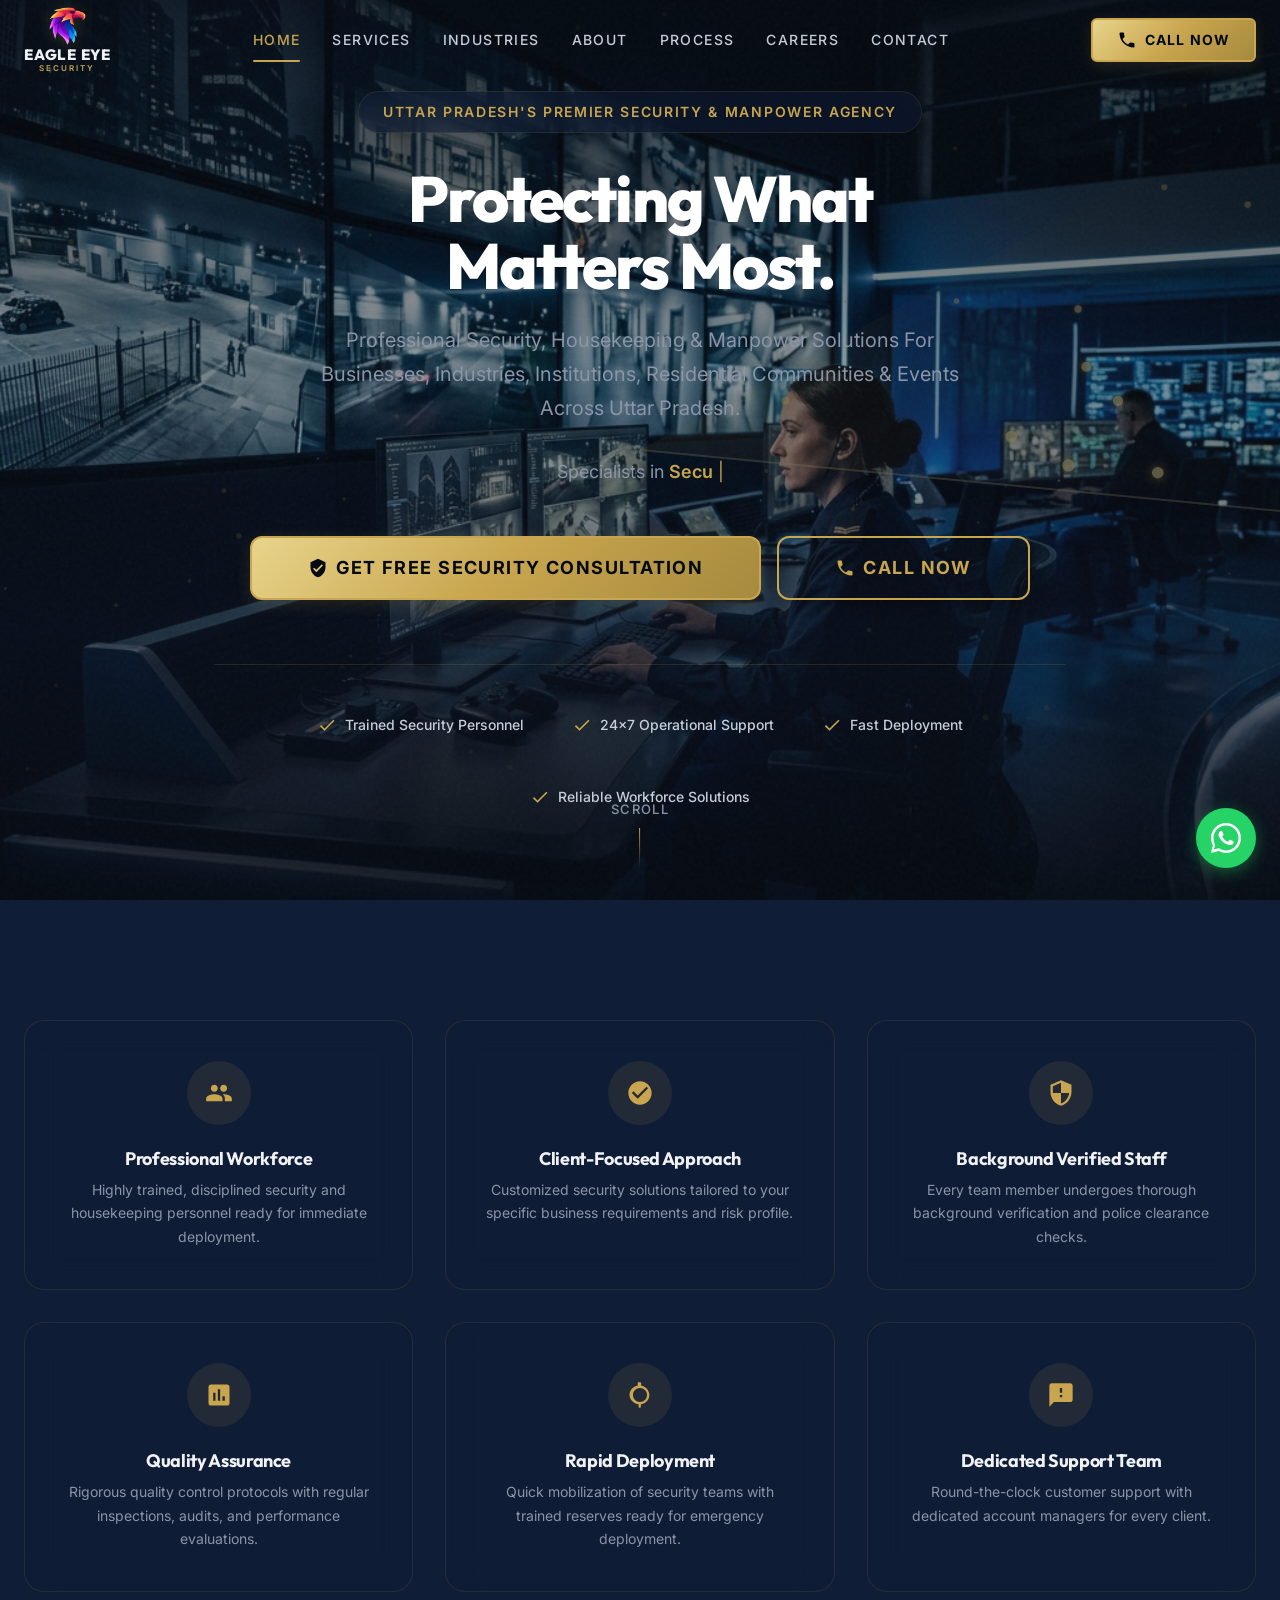
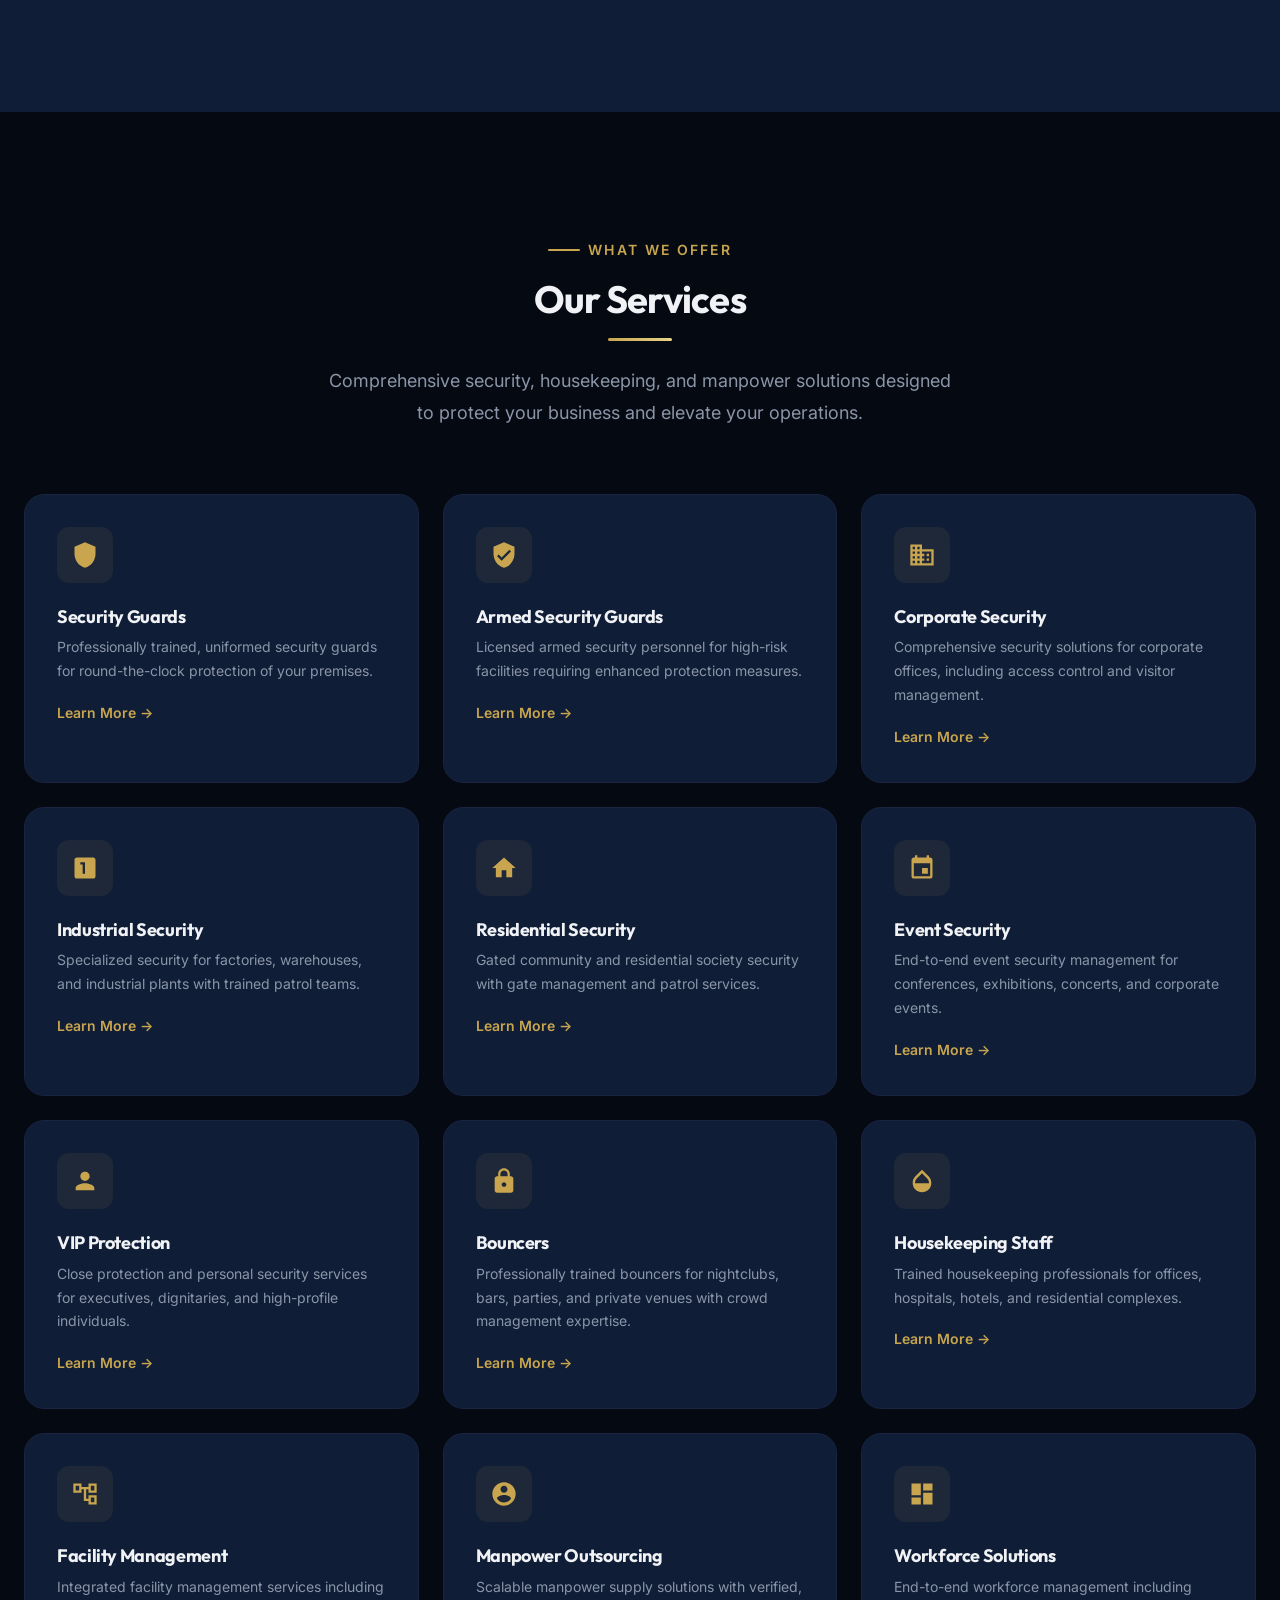
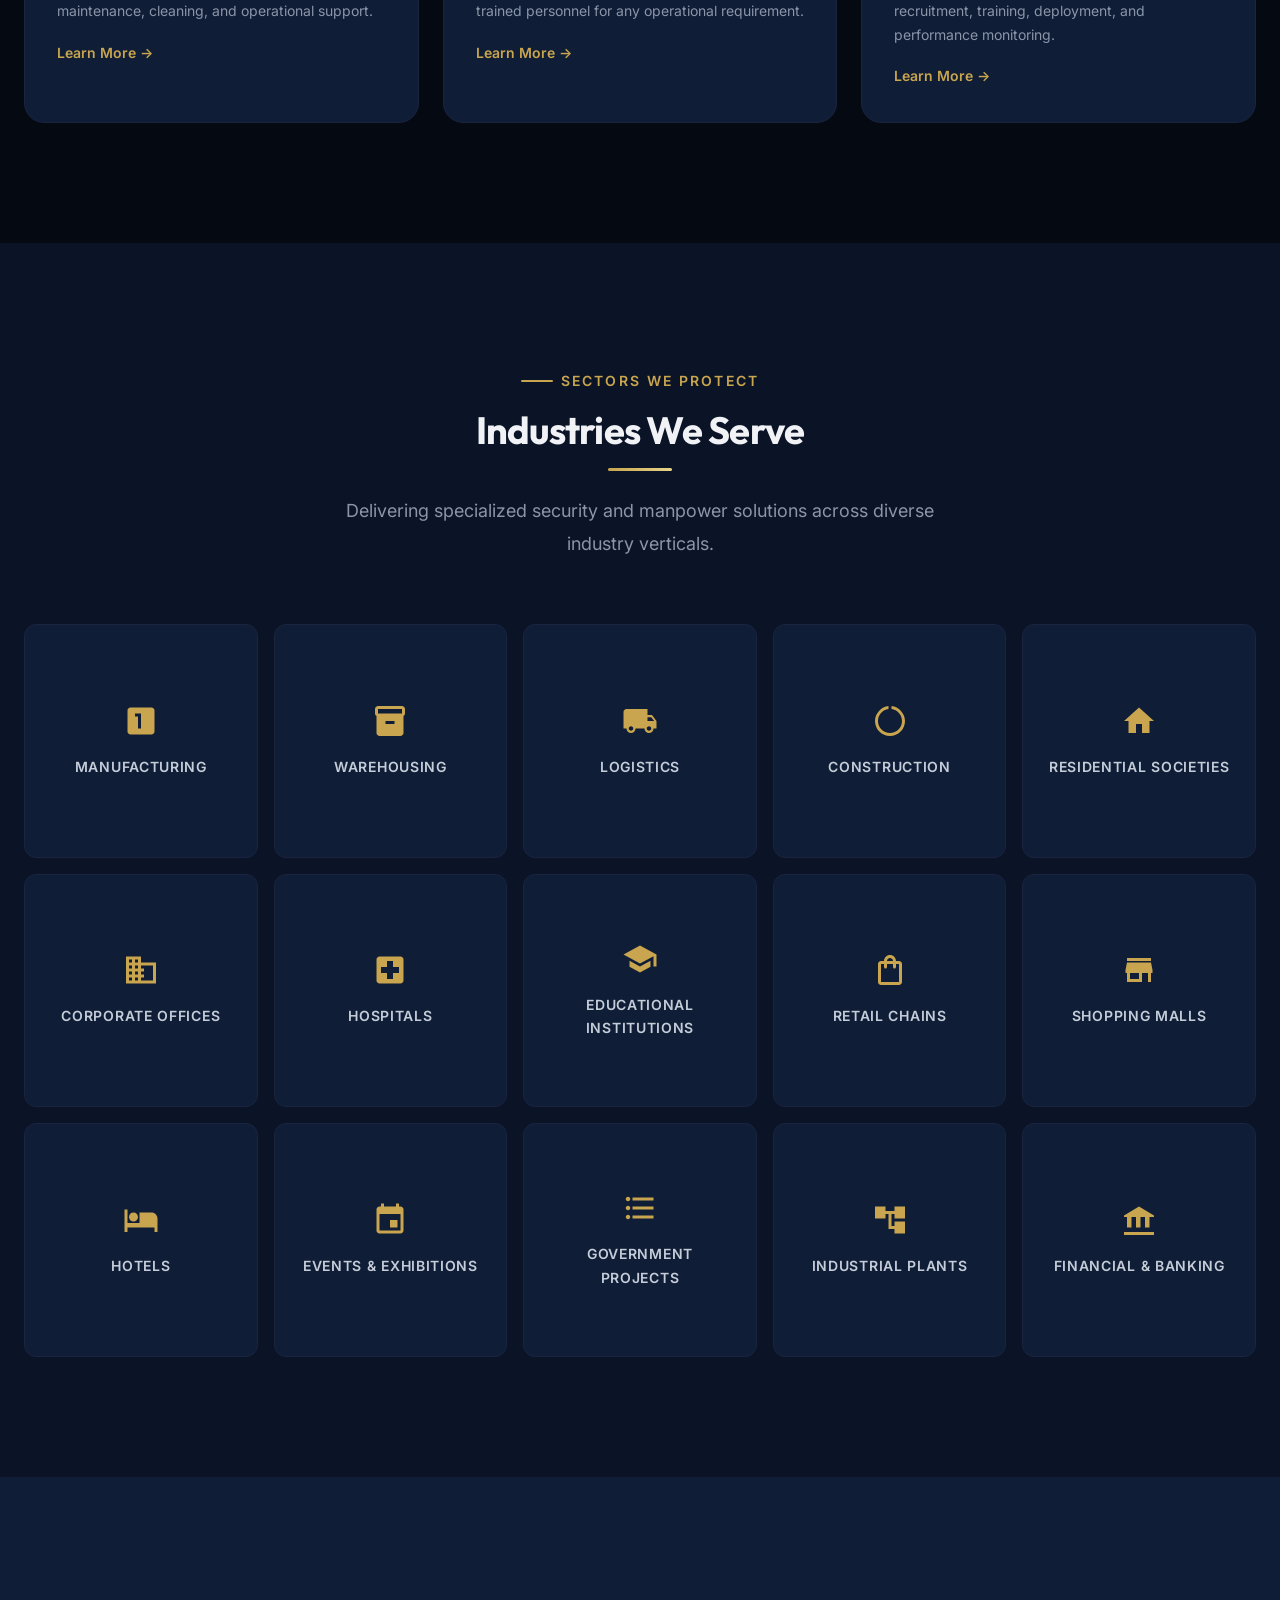
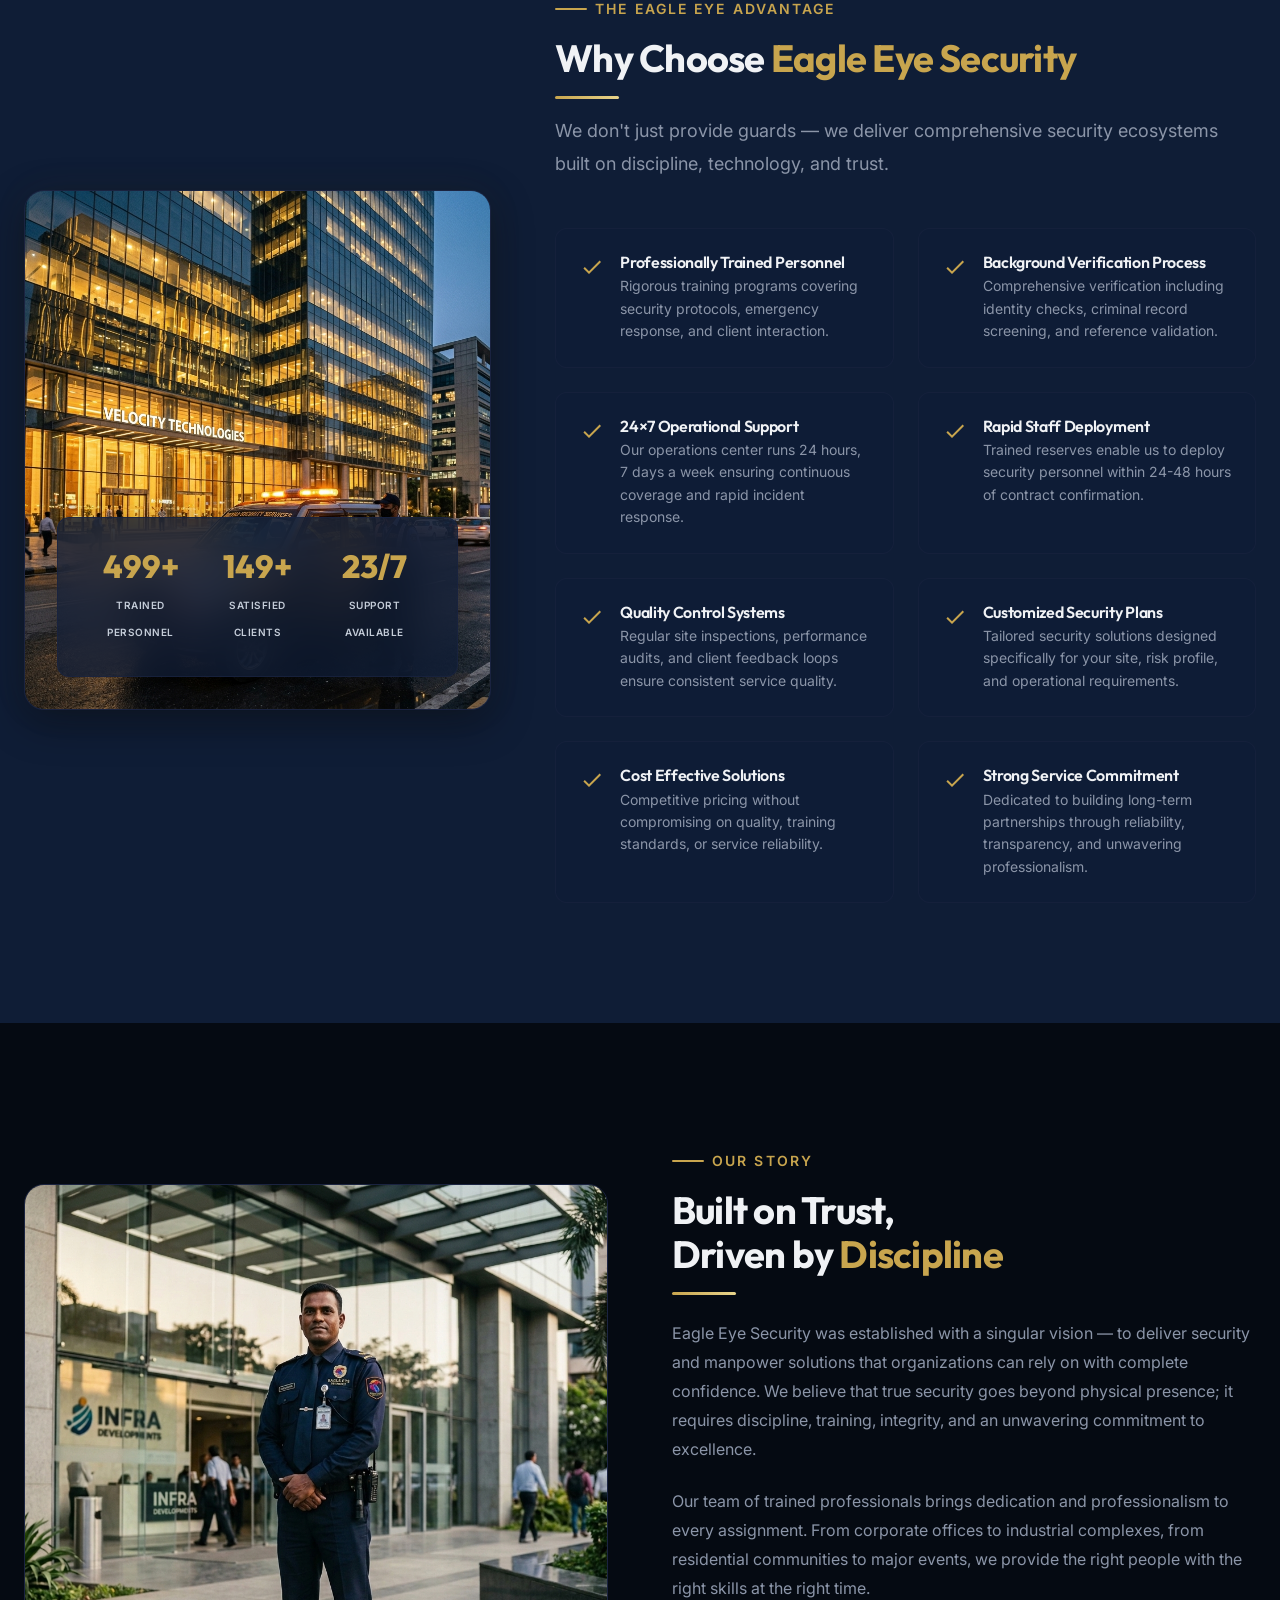
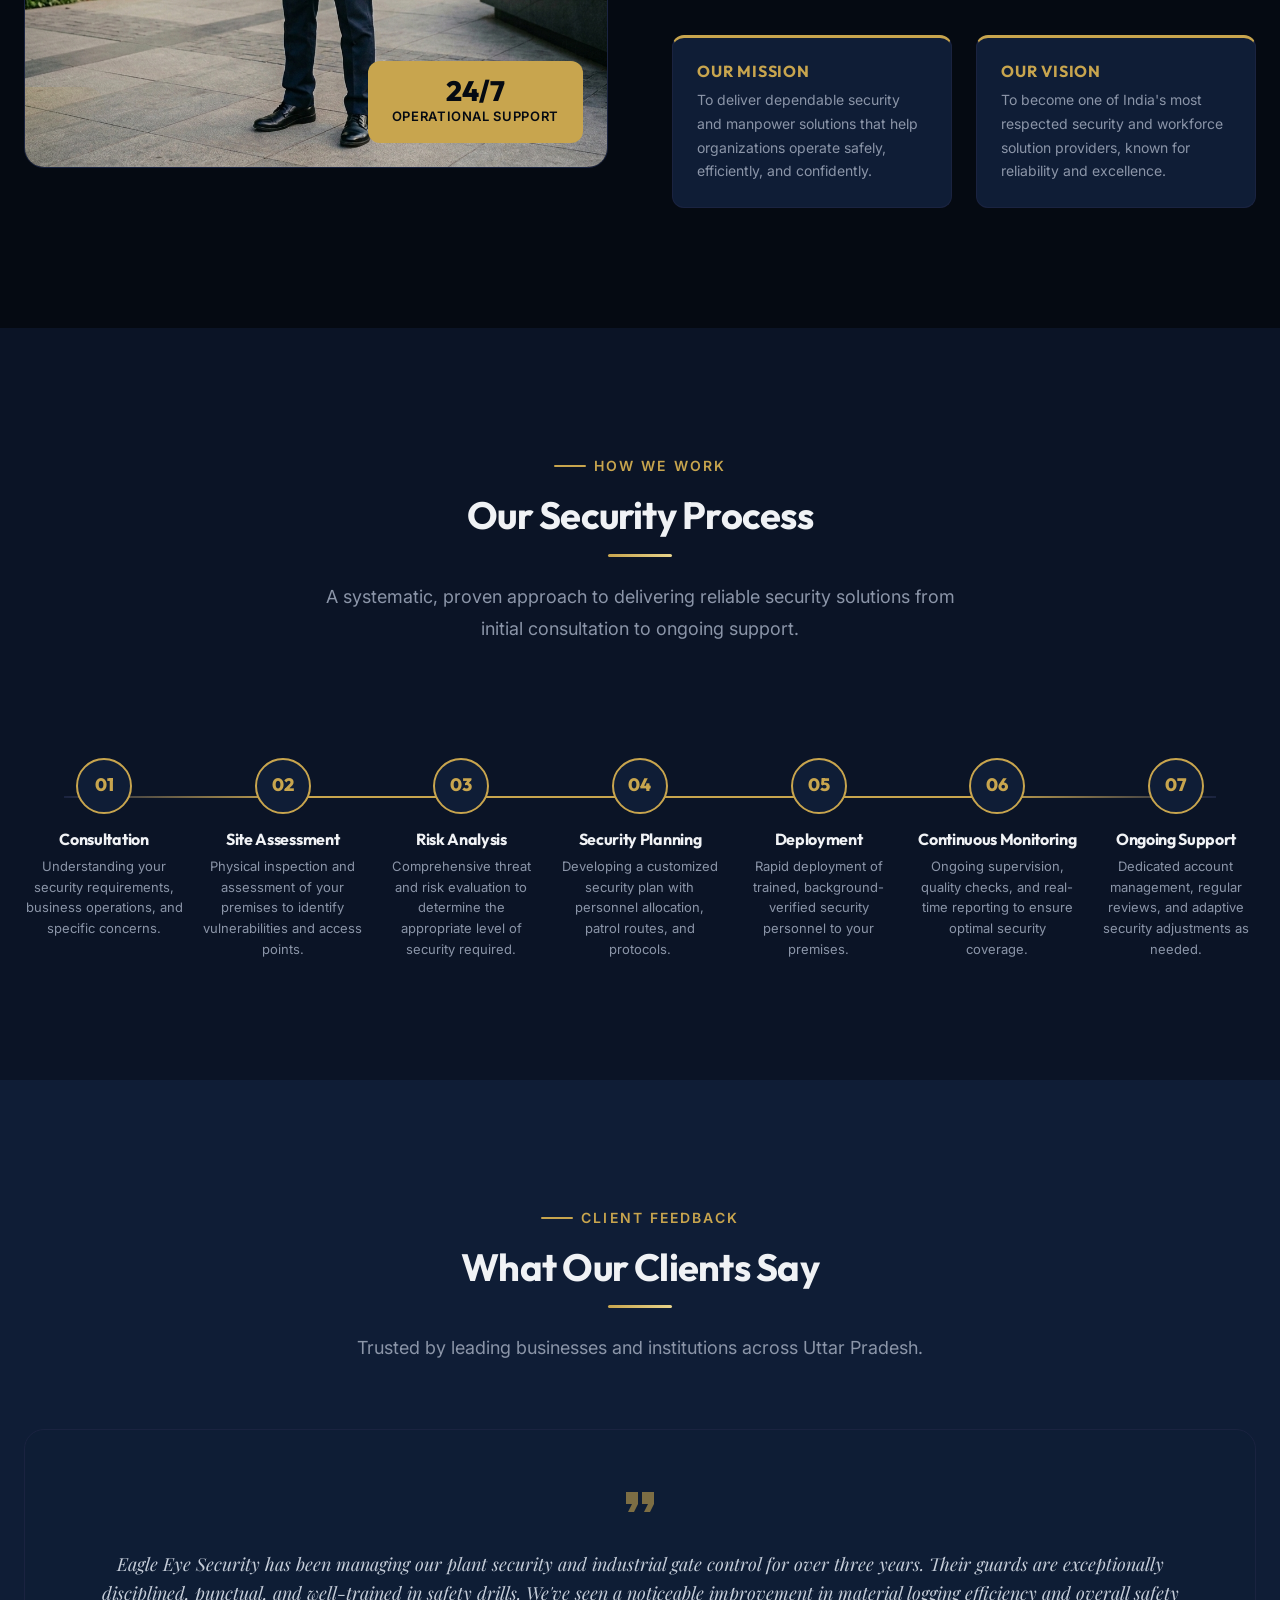
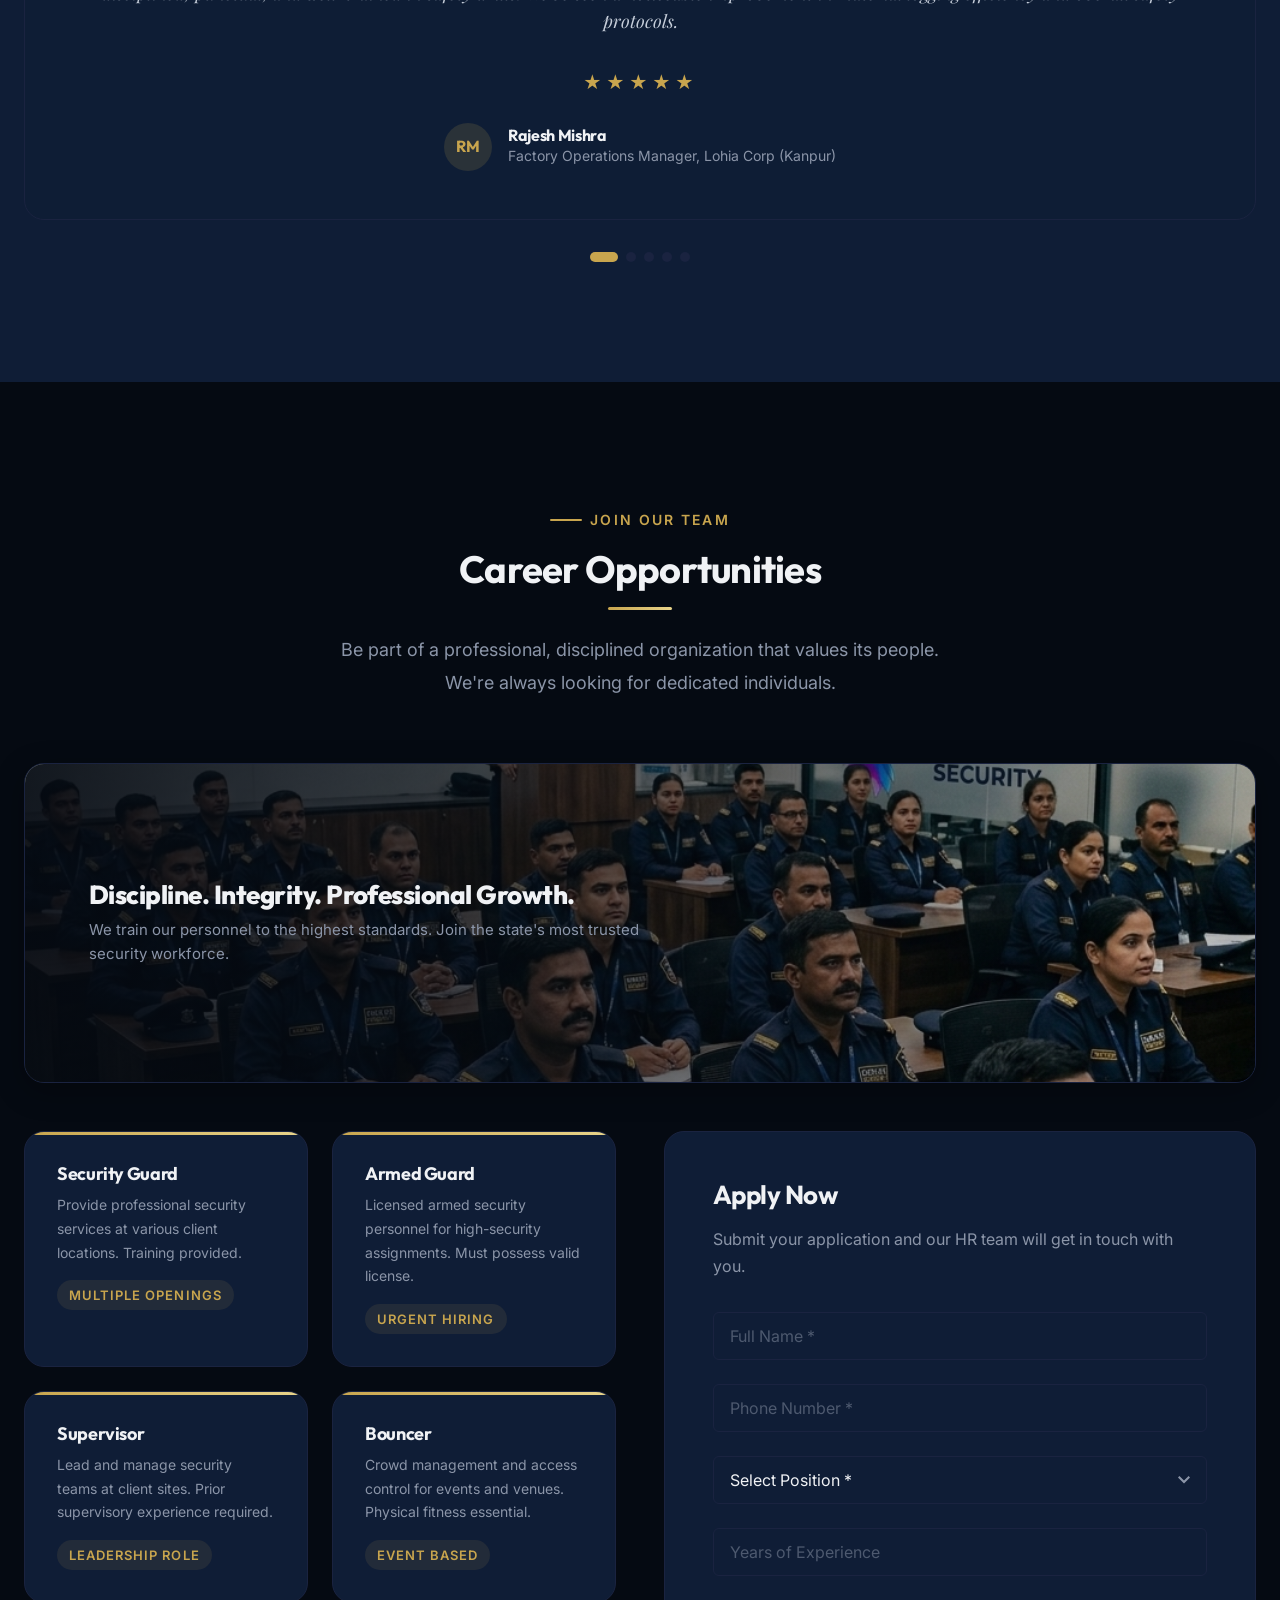
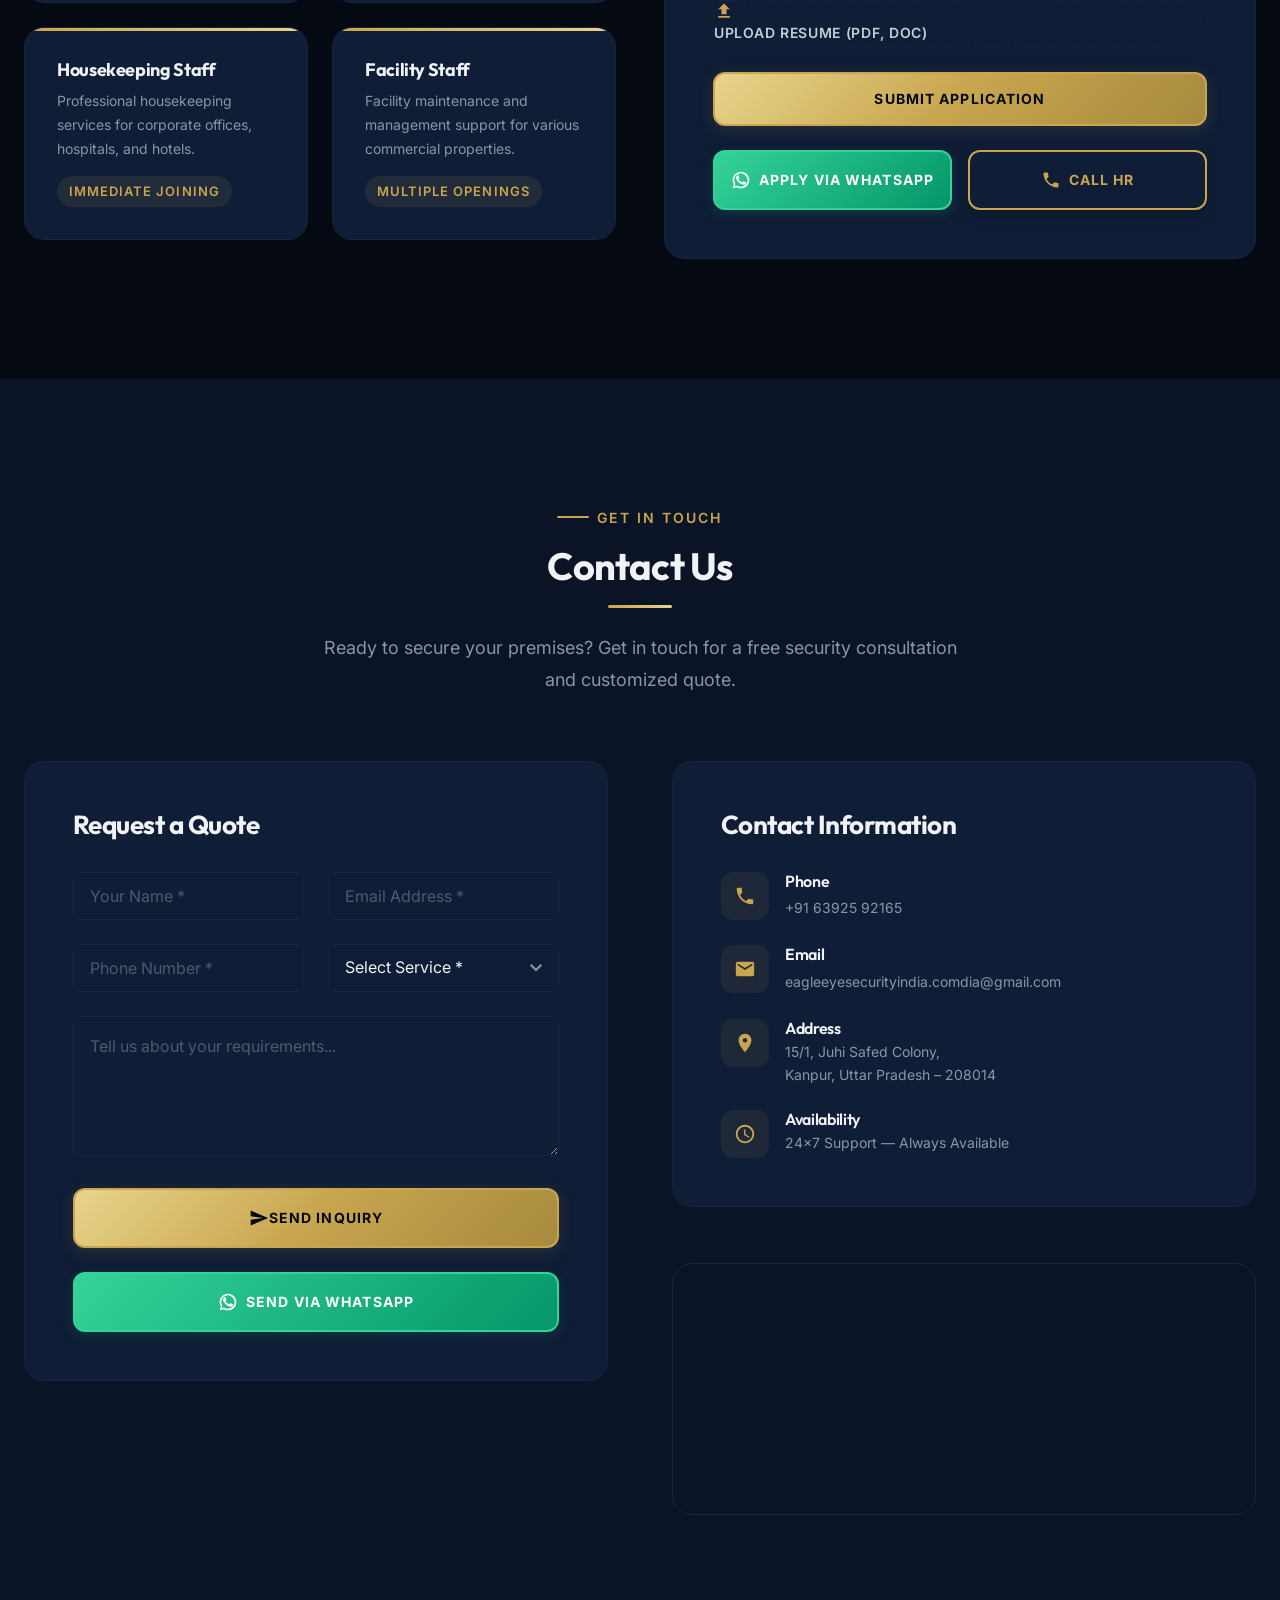
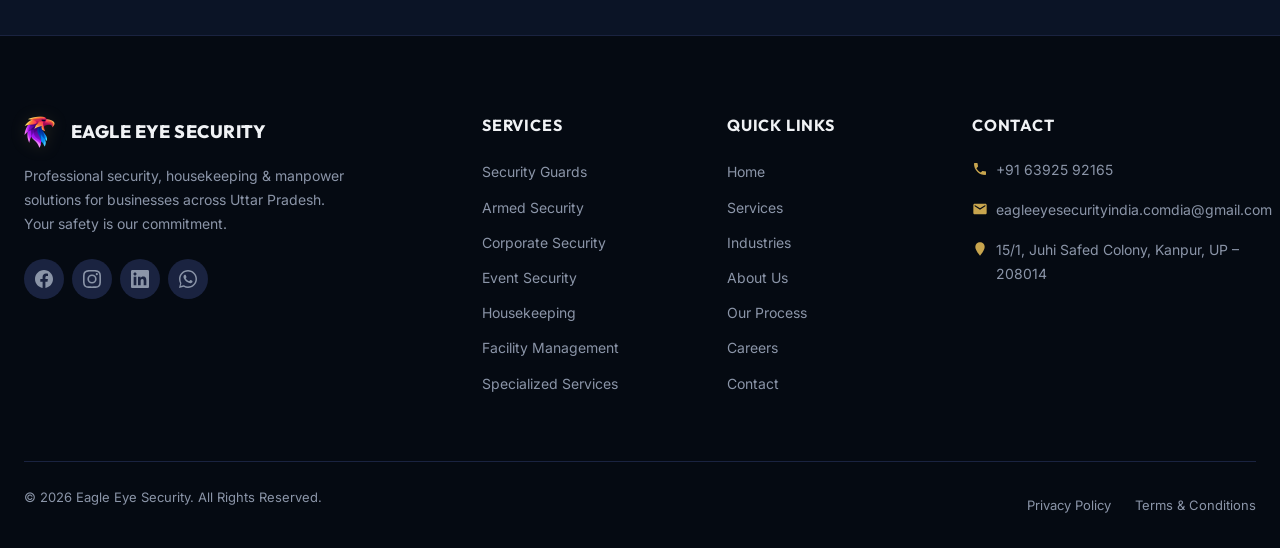
==== index.html @ 9d05d78c "Initial commit with SEO and Verification upgrades" ====
<!DOCTYPE html>
<html lang="en">
<head>
    <meta charset="UTF-8">
    <meta name="viewport" content="width=device-width, initial-scale=1.0">
    <meta http-equiv="X-UA-Compatible" content="IE=edge">

    <!-- SEO Meta Tags -->
    <title>Eagle Eye Security | Professional Security, Housekeeping &amp; Manpower Solutions in Kanpur</title>
    <meta name="description" content="Eagle Eye Security provides professional security guard services, housekeeping, facility management &amp; manpower solutions in Kanpur, Uttar Pradesh. 24/7 support with trained, background-verified personnel. Get a free consultation today.">
    <meta name="keywords" content="security services Kanpur, security guard agency Kanpur, industrial security Kanpur, corporate security Kanpur, housekeeping services Kanpur, facility management Kanpur, manpower outsourcing Uttar Pradesh, armed guards Kanpur, event security, VIP protection, Eagle Eye Security">
    <meta name="author" content="Eagle Eye Security">
    <meta name="robots" content="index, follow, max-image-preview:large, max-snippet:-1, max-video-preview:-1">
    <link rel="canonical" href="https://www.eagleeyesecurityindia.com/">
    <meta name="theme-color" content="#0b1426">

    <!-- Favicons &amp; Manifest -->
    <link rel="apple-touch-icon" sizes="180x180" href="assets/images/favicons/apple-touch-icon.png">
    <link rel="icon" type="image/png" sizes="32x32" href="assets/images/favicons/favicon-32x32.png">
    <link rel="icon" type="image/png" sizes="16x16" href="assets/images/favicons/favicon-16x16.png">
    <link rel="manifest" href="site.webmanifest">
    <link rel="shortcut icon" href="favicon.ico">

    <!-- Open Graph / Facebook -->
    <meta property="og:title" content="Eagle Eye Security | Premium Security &amp; Manpower Solutions">
    <meta property="og:description" content="Professional security guard agency, housekeeping &amp; facility management services for businesses, factories, and residential societies in Kanpur and Uttar Pradesh.">
    <meta property="og:type" content="website">
    <meta property="og:url" content="https://www.eagleeyesecurityindia.com/">
    <meta property="og:image" content="https://www.eagleeyesecurityindia.com/assets/images/hero-bg.png">
    <meta property="og:image:secure_url" content="https://www.eagleeyesecurityindia.com/assets/images/hero-bg.png">
    <meta property="og:image:width" content="1920">
    <meta property="og:image:height" content="1080">
    <meta property="og:image:type" content="image/png">
    <meta property="og:image:alt" content="Eagle Eye Security Team and Patrol Vehicles">
    <meta property="og:locale" content="en_IN">
    <meta property="og:site_name" content="Eagle Eye Security">

    <!-- Twitter -->
    <meta name="twitter:card" content="summary_large_image">
    <meta name="twitter:title" content="Eagle Eye Security | Premium Security &amp; Manpower Solutions">
    <meta name="twitter:description" content="Professional security guard agency, housekeeping &amp; facility management services in Kanpur and across Uttar Pradesh.">
    <meta name="twitter:image" content="https://www.eagleeyesecurityindia.com/assets/images/hero-bg.png">
    <meta name="twitter:image:alt" content="Eagle Eye Security Team and Patrol Vehicles">

    <!-- Google Fonts -->
    <link rel="preconnect" href="https://fonts.googleapis.com">
    <link rel="preconnect" href="https://fonts.gstatic.com" crossorigin>
    <link href="https://fonts.googleapis.com/css2?family=Inter:wght@400;500;600&amp;family=Outfit:wght@700;800&amp;family=Playfair+Display:ital@1&amp;display=swap" rel="stylesheet">

    <!-- Stylesheet -->
    <link rel="stylesheet" href="css/style.css">

    <!-- Structured Data: LocalBusiness / SecurityService -->
    <script type="application/ld+json">
    {
        "@context": "https://schema.org",
        "@type": "SecurityService",
        "name": "Eagle Eye Security",
        "description": "Professional security guard services, housekeeping, facility management &amp; manpower solutions in Kanpur, Uttar Pradesh.",
        "url": "https://www.eagleeyesecurityindia.com",
        "logo": "https://www.eagleeyesecurityindia.com/assets/images/logo.png",
        "image": "https://www.eagleeyesecurityindia.com/assets/images/hero-bg.png",
        "telephone": "+916392592165",
        "email": "eagleeyesecurityindia.comdia@gmail.com",
        "priceRange": "₹₹",
        "address": {
            "@type": "PostalAddress",
            "streetAddress": "15/1, Juhi Safed Colony",
            "addressLocality": "Kanpur",
            "addressRegion": "Uttar Pradesh",
            "postalCode": "208014",
            "addressCountry": "IN"
        },
        "geo": {
            "@type": "GeoCoordinates",
            "latitude": "26.4447",
            "longitude": "80.3204"
        },
        "openingHoursSpecification": {
            "@type": "OpeningHoursSpecification",
            "dayOfWeek": [
                "Monday",
                "Tuesday",
                "Wednesday",
                "Thursday",
                "Friday",
                "Saturday",
                "Sunday"
            ],
            "opens": "00:00",
            "closes": "23:59"
        },
        "areaServed": [
            {
                "@type": "AdministrativeArea",
                "name": "Kanpur"
            },
            {
                "@type": "State",
                "name": "Uttar Pradesh"
            }
        ],
        "contactPoint": {
            "@type": "ContactPoint",
            "telephone": "+916392592165",
            "contactType": "customer service",
            "areaServed": "IN",
            "availableLanguage": ["English", "Hindi"]
        },
        "hasOfferCatalog": {
            "@type": "OfferCatalog",
            "name": "Eagle Eye Security Services",
            "itemListElement": [
                {
                    "@type": "Offer",
                    "itemOffered": {
                        "@type": "Service",
                        "name": "Security Guards",
                        "description": "Professionally trained, uniformed security guards for corporate, residential, and industrial protection."
                    }
                },
                {
                    "@type": "Offer",
                    "itemOffered": {
                        "@type": "Service",
                        "name": "Armed Security Guards",
                        "description": "Licensed armed personnel for high-risk assets and executive safety."
                    }
                },
                {
                    "@type": "Offer",
                    "itemOffered": {
                        "@type": "Service",
                        "name": "Corporate &amp; Industrial Security",
                        "description": "Customized surveillance and guard services for plants, factories, and business parks."
                    }
                },
                {
                    "@type": "Offer",
                    "itemOffered": {
                        "@type": "Service",
                        "name": "Housekeeping &amp; Facility Management",
                        "description": "Professional janitorial, pantry, and cleaning personnel for commercial and administrative offices."
                    }
                },
                {
                    "@type": "Offer",
                    "itemOffered": {
                        "@type": "Service",
                        "name": "Manpower Outsourcing &amp; Workforce Solutions",
                        "description": "Flexible and verified staffing solutions for administrative, support, and technical roles."
                    }
                }
            ]
        },
        "aggregateRating": {
            "@type": "AggregateRating",
            "ratingValue": "4.9",
            "reviewCount": "48"
        },
        "review": [
            {
                "@type": "Review",
                "author": {
                    "@type": "Person",
                    "name": "Rajesh Tripathi"
                },
                "datePublished": "2026-04-12",
                "reviewBody": "Eagle Eye Security provides outstanding services in our Kanpur industrial area facility. Their guards are professional, punctual, and highly disciplined.",
                "reviewRating": {
                    "@type": "Rating",
                    "ratingValue": "5"
                }
            },
            {
                "@type": "Review",
                "author": {
                    "@type": "Person",
                    "name": "Amit Sharma"
                },
                "datePublished": "2026-05-20",
                "reviewBody": "Extremely satisfied with the housekeeping and facility management services for our corporate office. Outstanding professionalism.",
                "reviewRating": {
                    "@type": "Rating",
                    "ratingValue": "5"
                }
            }
        ],
        "sameAs": [
            "https://www.facebook.com/eagleeyesecuritykanpur",
            "https://www.linkedin.com/company/eagleeyesecuritykanpur"
        ]
    }
    </script>

    <!-- Structured Data: Organization -->
    <script type="application/ld+json">
    {
        "@context": "https://schema.org",
        "@type": "Organization",
        "name": "Eagle Eye Security",
        "url": "https://www.eagleeyesecurityindia.com",
        "logo": "https://www.eagleeyesecurityindia.com/assets/images/logo.png",
        "description": "Eagle Eye Security is a premium security guard agency and facility management provider in Uttar Pradesh.",
        "contactPoint": {
            "@type": "ContactPoint",
            "telephone": "+916392592165",
            "contactType": "customer service",
            "availableLanguage": ["English", "Hindi"]
        },
        "sameAs": [
            "https://www.facebook.com/eagleeyesecuritykanpur",
            "https://www.linkedin.com/company/eagleeyesecuritykanpur"
        ]
    }
    </script>

    <!-- Structured Data: FAQ -->
    <script type="application/ld+json">
    {
        "@context": "https://schema.org",
        "@type": "FAQPage",
        "mainEntity": [
            {
                "@type": "Question",
                "name": "What security services does Eagle Eye Security provide in Kanpur?",
                "acceptedAnswer": {
                    "@type": "Answer",
                    "text": "Eagle Eye Security provides a wide range of services including corporate and industrial security guards, armed guards, event bouncers, VIP protection, housekeeping staff, facility management, and general manpower outsourcing across Kanpur and Uttar Pradesh."
                }
            },
            {
                "@type": "Question",
                "name": "How does Eagle Eye Security verify its security personnel?",
                "acceptedAnswer": {
                    "@type": "Answer",
                    "text": "We conduct complete background checks and police verification for every recruit. Our staff is thoroughly trained in emergency protocols, perimeter controls, first aid, and physical fitness prior to site assignment."
                }
            },
            {
                "@type": "Question",
                "name": "Does Eagle Eye Security provide services outside Kanpur?",
                "acceptedAnswer": {
                    "@type": "Answer",
                    "text": "Yes, while our headquarters is located in Kanpur, we serve corporate, industrial, and retail clients across the entire state of Uttar Pradesh."
                }
            },
            {
                "@type": "Question",
                "name": "Is Eagle Eye Security available 24/7?",
                "acceptedAnswer": {
                    "@type": "Answer",
                    "text": "Yes, we operate 24 hours a day, 7 days a week. We have a dedicated operations cell and a reserve force ready for rapid emergency deployment."
                }
            }
        ]
    }
    </script>

    <!-- Structured Data: BreadcrumbList -->
    <script type="application/ld+json">
    {
        "@context": "https://schema.org",
        "@type": "BreadcrumbList",
        "itemListElement": [
            {
                "@type": "ListItem",
                "position": 1,
                "name": "Home",
                "item": "https://www.eagleeyesecurityindia.com/"
            },
            {
                "@type": "ListItem",
                "position": 2,
                "name": "Services",
                "item": "https://www.eagleeyesecurityindia.com/#services"
            },
            {
                "@type": "ListItem",
                "position": 3,
                "name": "Industries",
                "item": "https://www.eagleeyesecurityindia.com/#industries"
            },
            {
                "@type": "ListItem",
                "position": 4,
                "name": "About Us",
                "item": "https://www.eagleeyesecurityindia.com/#about"
            },
            {
                "@type": "ListItem",
                "position": 5,
                "name": "Careers",
                "item": "https://www.eagleeyesecurityindia.com/#careers"
            },
            {
                "@type": "ListItem",
                "position": 6,
                "name": "Contact",
                "item": "https://www.eagleeyesecurityindia.com/#contact"
            }
        ]
    }
    </script>
</head>
<body>

    <!-- ═══════════════════════════════════════════════════════════════
         PRELOADER / WELCOME SCREEN
    ═══════════════════════════════════════════════════════════════ -->
    <div id="preloader">
        <div class="preloader-content">
            <div class="preloader-logo-wrapper">
                <img src="assets/images/logo.png" alt="Eagle Eye Security" class="preloader-logo">
            </div>
            <h2 class="preloader-title">EAGLE EYE SECURITY</h2>
            <p class="preloader-status">Securing Uttar Pradesh...</p>
            <div class="preloader-bar-container">
                <div class="preloader-bar" id="preloader-bar"></div>
            </div>
        </div>
    </div>

    <!-- ═══════════════════════════════════════════════════════════════
         NAVIGATION BAR
    ═══════════════════════════════════════════════════════════════ -->
    <header id="navbar">
        <div class="container nav-container">
            <a href="#hero" class="logo" id="logo">
                <img src="assets/images/logo.png" alt="Eagle Eye Security Logo" class="logo-img">
                <div class="logo-text">
                    <span class="logo-name">EAGLE EYE</span>
                    <span class="logo-tagline">SECURITY</span>
                </div>
            </a>
            <nav class="nav-links" id="nav-links">
                <a href="#hero" class="nav-link active">Home</a>
                <a href="#services" class="nav-link">Services</a>
                <a href="#industries" class="nav-link">Industries</a>
                <a href="#about" class="nav-link">About</a>
                <a href="#process" class="nav-link">Process</a>
                <a href="#careers" class="nav-link">Careers</a>
                <a href="#contact" class="nav-link">Contact</a>
            </nav>
            <a href="tel:+916392592165" class="btn btn-primary btn-sm nav-cta" id="nav-cta-btn">
                <svg width="16" height="16" viewBox="0 0 24 24" fill="currentColor"><path d="M6.62 10.79c1.44 2.83 3.76 5.14 6.59 6.59l2.2-2.2c.27-.27.67-.36 1.02-.24 1.12.37 2.33.57 3.57.57.55 0 1 .45 1 1V20c0 .55-.45 1-1 1-9.39 0-17-7.61-17-17 0-.55.45-1 1-1h3.5c.55 0 1 .45 1 1 0 1.25.2 2.45.57 3.57.11.35.03.74-.25 1.02l-2.2 2.2z"/></svg>
                Call Now
            </a>
            <button class="menu-toggle" id="menu-toggle" aria-label="Toggle navigation menu">
                <span></span>
                <span></span>
                <span></span>
            </button>
        </div>
    </header>

    <main>

    <!-- ═══════════════════════════════════════════════════════════════
         HERO SECTION
    ═══════════════════════════════════════════════════════════════ -->
    <section id="hero">
        <div class="hero-bg-wrapper">
            <div class="hero-bg-image"></div>
            <canvas id="hero-grid-canvas"></canvas>
        </div>
        <div class="hero-overlay"></div>
        <div class="container hero-content">
            <p class="hero-eyebrow reveal">Uttar Pradesh's Premier Security &amp; Manpower Agency</p>
            <h1 class="hero-title reveal">Protecting What<br>Matters Most.</h1>
            <p class="hero-subtitle reveal">
                Professional Security, Housekeeping &amp; Manpower Solutions For Businesses, Industries, Institutions, Residential Communities &amp; Events Across Uttar Pradesh.
            </p>
            <div class="hero-typed-wrapper reveal">
                <span class="hero-typed-label">Specialists in </span>
                <span class="hero-typed" id="hero-typed"></span>
                <span class="typed-cursor">|</span>
            </div>
            <div class="hero-cta reveal">
                <a href="#contact" class="btn btn-primary btn-lg btn-pulse" id="hero-cta-primary">
                    <svg width="20" height="20" viewBox="0 0 24 24" fill="currentColor"><path d="M12 1L3 5v6c0 5.55 3.84 10.74 9 12 5.16-1.26 9-6.45 9-12V5l-9-4zm-2 16l-4-4 1.41-1.41L10 14.17l6.59-6.59L18 9l-8 8z"/></svg>
                    Get Free Security Consultation
                </a>
                <a href="tel:+916392592165" class="btn btn-secondary btn-lg" id="hero-cta-secondary">
                    <svg width="20" height="20" viewBox="0 0 24 24" fill="currentColor"><path d="M6.62 10.79c1.44 2.83 3.76 5.14 6.59 6.59l2.2-2.2c.27-.27.67-.36 1.02-.24 1.12.37 2.33.57 3.57.57.55 0 1 .45 1 1V20c0 .55-.45 1-1 1-9.39 0-17-7.61-17-17 0-.55.45-1 1-1h3.5c.55 0 1 .45 1 1 0 1.25.2 2.45.57 3.57.11.35.03.74-.25 1.02l-2.2 2.2z"/></svg>
                    Call Now
                </a>
            </div>
            <div class="hero-badges reveal">
                <div class="hero-badge">
                    <svg width="20" height="20" viewBox="0 0 24 24" fill="currentColor"><path d="M9 16.17L4.83 12l-1.42 1.41L9 19 21 7l-1.41-1.41L9 16.17z"/></svg>
                    Trained Security Personnel
                </div>
                <div class="hero-badge">
                    <svg width="20" height="20" viewBox="0 0 24 24" fill="currentColor"><path d="M9 16.17L4.83 12l-1.42 1.41L9 19 21 7l-1.41-1.41L9 16.17z"/></svg>
                    24×7 Operational Support
                </div>
                <div class="hero-badge">
                    <svg width="20" height="20" viewBox="0 0 24 24" fill="currentColor"><path d="M9 16.17L4.83 12l-1.42 1.41L9 19 21 7l-1.41-1.41L9 16.17z"/></svg>
                    Fast Deployment
                </div>
                <div class="hero-badge">
                    <svg width="20" height="20" viewBox="0 0 24 24" fill="currentColor"><path d="M9 16.17L4.83 12l-1.42 1.41L9 19 21 7l-1.41-1.41L9 16.17z"/></svg>
                    Reliable Workforce Solutions
                </div>
            </div>
        </div>
        <div class="hero-scroll-indicator">
            <span>Scroll</span>
            <div class="scroll-line"></div>
        </div>
    </section>

    <!-- ═══════════════════════════════════════════════════════════════
         TRUST INDICATORS
    ═══════════════════════════════════════════════════════════════ -->
    <section id="trust" class="section-padding">
        <div class="container">
            <div class="trust-grid">
                <div class="trust-card reveal">
                    <div class="trust-icon">
                        <svg viewBox="0 0 24 24" fill="currentColor"><path d="M16 11c1.66 0 2.99-1.34 2.99-3S17.66 5 16 5c-1.66 0-3 1.34-3 3s1.34 3 3 3zm-8 0c1.66 0 2.99-1.34 2.99-3S9.66 5 8 5C6.34 5 5 6.34 5 8s1.34 3 3 3zm0 2c-2.33 0-7 1.17-7 3.5V19h14v-2.5c0-2.33-4.67-3.5-7-3.5zm8 0c-.29 0-.62.02-.97.05 1.16.84 1.97 1.97 1.97 3.45V19h6v-2.5c0-2.33-4.67-3.5-7-3.5z"/></svg>
                    </div>
                    <h3 class="trust-title">Professional Workforce</h3>
                    <p class="trust-desc">Highly trained, disciplined security and housekeeping personnel ready for immediate deployment.</p>
                </div>
                <div class="trust-card reveal">
                    <div class="trust-icon">
                        <svg viewBox="0 0 24 24" fill="currentColor"><path d="M12 2C6.48 2 2 6.48 2 12s4.48 10 10 10 10-4.48 10-10S17.52 2 12 2zm-2 15l-5-5 1.41-1.41L10 14.17l7.59-7.59L19 8l-9 9z"/></svg>
                    </div>
                    <h3 class="trust-title">Client-Focused Approach</h3>
                    <p class="trust-desc">Customized security solutions tailored to your specific business requirements and risk profile.</p>
                </div>
                <div class="trust-card reveal">
                    <div class="trust-icon">
                        <svg viewBox="0 0 24 24" fill="currentColor"><path d="M12 1L3 5v6c0 5.55 3.84 10.74 9 12 5.16-1.26 9-6.45 9-12V5l-9-4zm0 10.99h7c-.53 4.12-3.28 7.79-7 8.94V12H5V6.3l7-3.11v8.8z"/></svg>
                    </div>
                    <h3 class="trust-title">Background Verified Staff</h3>
                    <p class="trust-desc">Every team member undergoes thorough background verification and police clearance checks.</p>
                </div>
                <div class="trust-card reveal">
                    <div class="trust-icon">
                        <svg viewBox="0 0 24 24" fill="currentColor"><path d="M19 3H5c-1.1 0-2 .9-2 2v14c0 1.1.9 2 2 2h14c1.1 0 2-.9 2-2V5c0-1.1-.9-2-2-2zM9 17H7v-7h2v7zm4 0h-2V7h2v10zm4 0h-2v-4h2v4z"/></svg>
                    </div>
                    <h3 class="trust-title">Quality Assurance</h3>
                    <p class="trust-desc">Rigorous quality control protocols with regular inspections, audits, and performance evaluations.</p>
                </div>
                <div class="trust-card reveal">
                    <div class="trust-icon">
                        <svg viewBox="0 0 24 24" fill="currentColor"><path d="M13 2.05v2.02c3.95.49 7 3.85 7 7.93 0 3.73-2.56 6.86-6.02 7.75-.24.06-.49.1-.73.14-.17.03-.34.05-.5.06V22c0 .55-.45 1-1 1s-1-.45-1-1v-2.05C6.53 19.44 3 15.62 3 12c0-4.08 3.05-7.44 7-7.93V2.05C10 1.47 10.45 1 11 1h1c.55 0 1 .47 1 1.05zM12 6c-3.31 0-6 2.69-6 6s2.69 6 6 6 6-2.69 6-6-2.69-6-6-6z"/></svg>
                    </div>
                    <h3 class="trust-title">Rapid Deployment</h3>
                    <p class="trust-desc">Quick mobilization of security teams with trained reserves ready for emergency deployment.</p>
                </div>
                <div class="trust-card reveal">
                    <div class="trust-icon">
                        <svg viewBox="0 0 24 24" fill="currentColor"><path d="M20 2H4c-1.1 0-1.99.9-1.99 2L2 22l4-4h14c1.1 0 2-.9 2-2V4c0-1.1-.9-2-2-2zm-7 12h-2v-2h2v2zm0-4h-2V6h2v4z"/></svg>
                    </div>
                    <h3 class="trust-title">Dedicated Support Team</h3>
                    <p class="trust-desc">Round-the-clock customer support with dedicated account managers for every client.</p>
                </div>
            </div>
        </div>
    </section>

    <!-- ═══════════════════════════════════════════════════════════════
         SERVICES SECTION
    ═══════════════════════════════════════════════════════════════ -->
    <section id="services" class="section-padding">
        <div class="container">
            <div class="section-header reveal">
                <p class="section-eyebrow">What We Offer</p>
                <h2 class="section-title">Our Services</h2>
                <p class="section-subtitle">Comprehensive security, housekeeping, and manpower solutions designed to protect your business and elevate your operations.</p>
            </div>
            <div class="services-grid">
                <!-- Service Card 1 -->
                <div class="service-card reveal" data-service="Security Guards">
                    <div class="service-icon">
                        <svg viewBox="0 0 24 24" fill="currentColor"><path d="M12 1L3 5v6c0 5.55 3.84 10.74 9 12 5.16-1.26 9-6.45 9-12V5l-9-4z"/></svg>
                    </div>
                    <h3 class="service-title">Security Guards</h3>
                    <p class="service-desc">Professionally trained, uniformed security guards for round-the-clock protection of your premises.</p>
                    <a href="#contact" class="service-link">Learn More →</a>
                </div>
                <!-- Service Card 2 -->
                <div class="service-card reveal" data-service="Armed Security Guards">
                    <div class="service-icon">
                        <svg viewBox="0 0 24 24" fill="currentColor"><path d="M12 1L3 5v6c0 5.55 3.84 10.74 9 12 5.16-1.26 9-6.45 9-12V5l-9-4zm-2 16l-4-4 1.41-1.41L10 14.17l6.59-6.59L18 9l-8 8z"/></svg>
                    </div>
                    <h3 class="service-title">Armed Security Guards</h3>
                    <p class="service-desc">Licensed armed security personnel for high-risk facilities requiring enhanced protection measures.</p>
                    <a href="#contact" class="service-link">Learn More →</a>
                </div>
                <!-- Service Card 3 -->
                <div class="service-card reveal" data-service="Corporate Security">
                    <div class="service-icon">
                        <svg viewBox="0 0 24 24" fill="currentColor"><path d="M12 7V3H2v18h20V7H12zM6 19H4v-2h2v2zm0-4H4v-2h2v2zm0-4H4V9h2v2zm0-4H4V5h2v2zm4 12H8v-2h2v2zm0-4H8v-2h2v2zm0-4H8V9h2v2zm0-4H8V5h2v2zm10 12h-8v-2h2v-2h-2v-2h2v-2h-2V9h8v10zm-2-8h-2v2h2v-2zm0 4h-2v2h2v-2z"/></svg>
                    </div>
                    <h3 class="service-title">Corporate Security</h3>
                    <p class="service-desc">Comprehensive security solutions for corporate offices, including access control and visitor management.</p>
                    <a href="#contact" class="service-link">Learn More →</a>
                </div>
                <!-- Service Card 4 -->
                <div class="service-card reveal" data-service="Industrial Security">
                    <div class="service-icon">
                        <svg viewBox="0 0 24 24" fill="currentColor"><path d="M19 3H5c-1.1 0-2 .9-2 2v14c0 1.1.9 2 2 2h14c1.1 0 2-.9 2-2V5c0-1.1-.9-2-2-2zm-7 14h-2V9h-2V7h4v10z"/></svg>
                    </div>
                    <h3 class="service-title">Industrial Security</h3>
                    <p class="service-desc">Specialized security for factories, warehouses, and industrial plants with trained patrol teams.</p>
                    <a href="#contact" class="service-link">Learn More →</a>
                </div>
                <!-- Service Card 5 -->
                <div class="service-card reveal" data-service="Residential Security">
                    <div class="service-icon">
                        <svg viewBox="0 0 24 24" fill="currentColor"><path d="M10 20v-6h4v6h5v-8h3L12 3 2 12h3v8z"/></svg>
                    </div>
                    <h3 class="service-title">Residential Security</h3>
                    <p class="service-desc">Gated community and residential society security with gate management and patrol services.</p>
                    <a href="#contact" class="service-link">Learn More →</a>
                </div>
                <!-- Service Card 6 -->
                <div class="service-card reveal" data-service="Event Security">
                    <div class="service-icon">
                        <svg viewBox="0 0 24 24" fill="currentColor"><path d="M17 12h-5v5h5v-5zM16 1v2H8V1H6v2H5c-1.11 0-1.99.9-1.99 2L3 19c0 1.1.89 2 2 2h14c1.1 0 2-.9 2-2V5c0-1.1-.9-2-2-2h-1V1h-2zm3 18H5V8h14v11z"/></svg>
                    </div>
                    <h3 class="service-title">Event Security</h3>
                    <p class="service-desc">End-to-end event security management for conferences, exhibitions, concerts, and corporate events.</p>
                    <a href="#contact" class="service-link">Learn More →</a>
                </div>
                <!-- Service Card 7 -->
                <div class="service-card reveal" data-service="VIP Protection">
                    <div class="service-icon">
                        <svg viewBox="0 0 24 24" fill="currentColor"><path d="M12 12c2.21 0 4-1.79 4-4s-1.79-4-4-4-4 1.79-4 4 1.79 4 4 4zm0 2c-2.67 0-8 1.34-8 4v2h16v-2c0-2.66-5.33-4-8-4z"/></svg>
                    </div>
                    <h3 class="service-title">VIP Protection</h3>
                    <p class="service-desc">Close protection and personal security services for executives, dignitaries, and high-profile individuals.</p>
                    <a href="#contact" class="service-link">Learn More →</a>
                </div>
                <!-- Service Card 8 -->
                <div class="service-card reveal" data-service="Bouncers">
                    <div class="service-icon">
                        <svg viewBox="0 0 24 24" fill="currentColor"><path d="M18 8h-1V6c0-2.76-2.24-5-5-5S7 3.24 7 6v2H6c-1.1 0-2 .9-2 2v10c0 1.1.9 2 2 2h12c1.1 0 2-.9 2-2V10c0-1.1-.9-2-2-2zm-6 9c-1.1 0-2-.9-2-2s.9-2 2-2 2 .9 2 2-.9 2-2 2zm3.1-9H8.9V6c0-1.71 1.39-3.1 3.1-3.1 1.71 0 3.1 1.39 3.1 3.1v2z"/></svg>
                    </div>
                    <h3 class="service-title">Bouncers</h3>
                    <p class="service-desc">Professionally trained bouncers for nightclubs, bars, parties, and private venues with crowd management expertise.</p>
                    <a href="#contact" class="service-link">Learn More →</a>
                </div>
                <!-- Service Card 9 -->
                <div class="service-card reveal" data-service="Housekeeping Staff">
                    <div class="service-icon">
                        <svg viewBox="0 0 24 24" fill="currentColor"><path d="M17.66 8L12 2.35 6.34 8C4.78 9.56 4 11.64 4 13.64s.78 4.11 2.34 5.67C7.9 20.87 9.95 21.65 12 21.65s4.1-.78 5.66-2.34C19.22 17.75 20 15.64 20 13.64S19.22 9.56 17.66 8zM6 14c.01-2 .62-3.27 1.76-4.4L12 5.27l4.24 4.38C17.38 10.77 17.99 12 18 14H6z"/></svg>
                    </div>
                    <h3 class="service-title">Housekeeping Staff</h3>
                    <p class="service-desc">Trained housekeeping professionals for offices, hospitals, hotels, and residential complexes.</p>
                    <a href="#contact" class="service-link">Learn More →</a>
                </div>
                <!-- Service Card 10 -->
                <div class="service-card reveal" data-service="Facility Management">
                    <div class="service-icon">
                        <svg viewBox="0 0 24 24" fill="currentColor"><path d="M22 11V3h-7v3H9V3H2v8h7V8h2v10h4v3h7v-8h-7v3h-2V8h2v3h7zM7 9H4V5h3v4zm10 6h3v4h-3v-4zm0-10h3v4h-3V5z"/></svg>
                    </div>
                    <h3 class="service-title">Facility Management</h3>
                    <p class="service-desc">Integrated facility management services including maintenance, cleaning, and operational support.</p>
                    <a href="#contact" class="service-link">Learn More →</a>
                </div>
                <!-- Service Card 11 -->
                <div class="service-card reveal" data-service="Manpower Outsourcing">
                    <div class="service-icon">
                        <svg viewBox="0 0 24 24" fill="currentColor"><path d="M12 2C6.48 2 2 6.48 2 12s4.48 10 10 10 10-4.48 10-10S17.52 2 12 2zm0 3c1.66 0 3 1.34 3 3s-1.34 3-3 3-3-1.34-3-3 1.34-3 3-3zm0 14.2c-2.5 0-4.71-1.28-6-3.22.03-1.99 4-3.08 6-3.08 1.99 0 5.97 1.09 6 3.08-1.29 1.94-3.5 3.22-6 3.22z"/></svg>
                    </div>
                    <h3 class="service-title">Manpower Outsourcing</h3>
                    <p class="service-desc">Scalable manpower supply solutions with verified, trained personnel for any operational requirement.</p>
                    <a href="#contact" class="service-link">Learn More →</a>
                </div>
                <!-- Service Card 12 -->
                <div class="service-card reveal" data-service="Workforce Solutions">
                    <div class="service-icon">
                        <svg viewBox="0 0 24 24" fill="currentColor"><path d="M3 13h8V3H3v10zm0 8h8v-6H3v6zm10 0h8V11h-8v10zm0-18v6h8V3h-8z"/></svg>
                    </div>
                    <h3 class="service-title">Workforce Solutions</h3>
                    <p class="service-desc">End-to-end workforce management including recruitment, training, deployment, and performance monitoring.</p>
                    <a href="#contact" class="service-link">Learn More →</a>
                </div>
            </div>
        </div>
    </section>

    <!-- ═══════════════════════════════════════════════════════════════
         INDUSTRIES WE SERVE
    ═══════════════════════════════════════════════════════════════ -->
    <section id="industries" class="section-padding">
        <div class="container">
            <div class="section-header reveal">
                <p class="section-eyebrow">Sectors We Protect</p>
                <h2 class="section-title">Industries We Serve</h2>
                <p class="section-subtitle">Delivering specialized security and manpower solutions across diverse industry verticals.</p>
            </div>
            <div class="industries-grid">
                <div class="industry-tile reveal">
                    <svg viewBox="0 0 24 24" fill="currentColor"><path d="M19 3H5c-1.1 0-2 .9-2 2v14c0 1.1.9 2 2 2h14c1.1 0 2-.9 2-2V5c0-1.1-.9-2-2-2zm-7 14h-2V9h-2V7h4v10z"/></svg>
                    <span>Manufacturing</span>
                </div>
                <div class="industry-tile reveal">
                    <svg viewBox="0 0 24 24" fill="currentColor"><path d="M20 2H4c-1 0-2 .9-2 2v3.01c0 .72.43 1.34 1 1.69V20c0 1.1 1.1 2 2 2h14c.9 0 2-.9 2-2V8.7c.57-.35 1-.97 1-1.69V4c0-1.1-1-2-2-2zm-5 12H9v-2h6v2zm5-7H4V4h16v3z"/></svg>
                    <span>Warehousing</span>
                </div>
                <div class="industry-tile reveal">
                    <svg viewBox="0 0 24 24" fill="currentColor"><path d="M20 8h-3V4H3c-1.1 0-2 .9-2 2v11h2c0 1.66 1.34 3 3 3s3-1.34 3-3h6c0 1.66 1.34 3 3 3s3-1.34 3-3h2v-5l-3-4zM6 18.5c-.83 0-1.5-.67-1.5-1.5s.67-1.5 1.5-1.5 1.5.67 1.5 1.5-.67 1.5-1.5 1.5zm13.5-9l1.96 2.5H17V9.5h2.5zm-1.5 9c-.83 0-1.5-.67-1.5-1.5s.67-1.5 1.5-1.5 1.5.67 1.5 1.5-.67 1.5-1.5 1.5z"/></svg>
                    <span>Logistics</span>
                </div>
                <div class="industry-tile reveal">
                    <svg viewBox="0 0 24 24" fill="currentColor"><path d="M13 2.05v2.02c3.95.49 7 3.85 7 7.93 0 4.42-3.58 8-8 8s-8-3.58-8-8c0-4.08 3.05-7.44 7-7.93V2.05C6.17 2.55 2 7.12 2 12c0 5.52 4.48 10 10 10s10-4.48 10-10c0-4.88-4.17-9.45-9-9.95z"/></svg>
                    <span>Construction</span>
                </div>
                <div class="industry-tile reveal">
                    <svg viewBox="0 0 24 24" fill="currentColor"><path d="M10 20v-6h4v6h5v-8h3L12 3 2 12h3v8z"/></svg>
                    <span>Residential Societies</span>
                </div>
                <div class="industry-tile reveal">
                    <svg viewBox="0 0 24 24" fill="currentColor"><path d="M12 7V3H2v18h20V7H12zM6 19H4v-2h2v2zm0-4H4v-2h2v2zm0-4H4V9h2v2zm0-4H4V5h2v2zm4 12H8v-2h2v2zm0-4H8v-2h2v2zm0-4H8V9h2v2zm0-4H8V5h2v2zm10 12h-8v-2h2v-2h-2v-2h2v-2h-2V9h8v10z"/></svg>
                    <span>Corporate Offices</span>
                </div>
                <div class="industry-tile reveal">
                    <svg viewBox="0 0 24 24" fill="currentColor"><path d="M19 3H5c-1.1 0-1.99.9-1.99 2L3 19c0 1.1.9 2 2 2h14c1.1 0 2-.9 2-2V5c0-1.1-.9-2-2-2zm-1 11h-4v4h-4v-4H6v-4h4V6h4v4h4v4z"/></svg>
                    <span>Hospitals</span>
                </div>
                <div class="industry-tile reveal">
                    <svg viewBox="0 0 24 24" fill="currentColor"><path d="M5 13.18v4L12 21l7-3.82v-4L12 17l-7-3.82zM12 3L1 9l11 6 9-4.91V17h2V9L12 3z"/></svg>
                    <span>Educational Institutions</span>
                </div>
                <div class="industry-tile reveal">
                    <svg viewBox="0 0 24 24" fill="currentColor"><path d="M18 6h-2c0-2.21-1.79-4-4-4S8 3.79 8 6H6c-1.1 0-2 .9-2 2v12c0 1.1.9 2 2 2h12c1.1 0 2-.9 2-2V8c0-1.1-.9-2-2-2zm-6-2c1.1 0 2 .9 2 2h-4c0-1.1.9-2 2-2zm6 16H6V8h2v2c0 .55.45 1 1 1s1-.45 1-1V8h4v2c0 .55.45 1 1 1s1-.45 1-1V8h2v12z"/></svg>
                    <span>Retail Chains</span>
                </div>
                <div class="industry-tile reveal">
                    <svg viewBox="0 0 24 24" fill="currentColor"><path d="M20 4H4v2h16V4zm1 10v-2l-1-5H4l-1 5v2h1v6h10v-6h4v6h2v-6h1zm-9 4H6v-4h6v4z"/></svg>
                    <span>Shopping Malls</span>
                </div>
                <div class="industry-tile reveal">
                    <svg viewBox="0 0 24 24" fill="currentColor"><path d="M7 13c1.66 0 3-1.34 3-3S8.66 7 7 7s-3 1.34-3 3 1.34 3 3 3zm12-6h-8v7H3V5H1v15h2v-3h18v3h2v-9c0-2.21-1.79-4-4-4z"/></svg>
                    <span>Hotels</span>
                </div>
                <div class="industry-tile reveal">
                    <svg viewBox="0 0 24 24" fill="currentColor"><path d="M17 12h-5v5h5v-5zM16 1v2H8V1H6v2H5c-1.11 0-1.99.9-1.99 2L3 19c0 1.1.89 2 2 2h14c1.1 0 2-.9 2-2V5c0-1.1-.9-2-2-2h-1V1h-2zm3 18H5V8h14v11z"/></svg>
                    <span>Events &amp; Exhibitions</span>
                </div>
                <div class="industry-tile reveal">
                    <svg viewBox="0 0 24 24" fill="currentColor"><path d="M4 10.5c-.83 0-1.5.67-1.5 1.5s.67 1.5 1.5 1.5 1.5-.67 1.5-1.5-.67-1.5-1.5-1.5zm0-6c-.83 0-1.5.67-1.5 1.5S3.17 7.5 4 7.5 5.5 6.83 5.5 6 4.83 4.5 4 4.5zm0 12c-.83 0-1.5.68-1.5 1.5s.68 1.5 1.5 1.5 1.5-.68 1.5-1.5-.67-1.5-1.5-1.5zM7 19h14v-2H7v2zm0-6h14v-2H7v2zm0-8v2h14V5H7z"/></svg>
                    <span>Government Projects</span>
                </div>
                <div class="industry-tile reveal">
                    <svg viewBox="0 0 24 24" fill="currentColor"><path d="M22 11V3h-7v3H9V3H2v8h7V8h2v10h4v3h7v-8h-7v3h-2V8h2v3h7z"/></svg>
                    <span>Industrial Plants</span>
                </div>
                <div class="industry-tile reveal">
                    <svg viewBox="0 0 24 24" fill="currentColor"><path d="M4 10v7h3v-7H4zm6 0v7h3v-7h-3zM2 22h20v-2H2v2zm14-12v7h3v-7h-3zm-4-7L2 9v1h20V9L12 3z"/></svg>
                    <span>Financial &amp; Banking</span>
                </div>
            </div>
        </div>
    </section>

    <!-- ═══════════════════════════════════════════════════════════════
         WHY CHOOSE US
    ═══════════════════════════════════════════════════════════════ -->
    <section id="why-choose" class="section-padding">
        <div class="container">
            <div class="why-layout">
                <div class="why-image-column reveal">
                    <div class="why-img-container">
                        <img src="assets/images/patrol-vehicle.png" alt="Eagle Eye Security Patrol Vehicle" class="why-img" loading="lazy">
                        <div class="why-stats-overlay">
                            <div class="stat-item">
                                <span class="counter" data-target="500" data-suffix="+">0</span>
                                <span class="stat-label">Trained Personnel</span>
                            </div>
                            <div class="stat-item">
                                <span class="counter" data-target="150" data-suffix="+">0</span>
                                <span class="stat-label">Satisfied Clients</span>
                            </div>
                            <div class="stat-item">
                                <span class="counter" data-target="24" data-suffix="/7">0</span>
                                <span class="stat-label">Support Available</span>
                            </div>
                        </div>
                    </div>
                </div>
                <div class="why-content-column reveal">
                    <p class="section-eyebrow">The Eagle Eye Advantage</p>
                    <h2 class="section-title">Why Choose <span class="gold-text">Eagle Eye Security</span></h2>
                    <p class="why-desc">We don't just provide guards — we deliver comprehensive security ecosystems built on discipline, technology, and trust.</p>
                    <div class="why-features">
                        <div class="why-feature reveal">
                            <svg viewBox="0 0 24 24" fill="currentColor"><path d="M9 16.17L4.83 12l-1.42 1.41L9 19 21 7l-1.41-1.41L9 16.17z"/></svg>
                            <div>
                                <h4>Professionally Trained Personnel</h4>
                                <p>Rigorous training programs covering security protocols, emergency response, and client interaction.</p>
                            </div>
                        </div>
                        <div class="why-feature reveal">
                            <svg viewBox="0 0 24 24" fill="currentColor"><path d="M9 16.17L4.83 12l-1.42 1.41L9 19 21 7l-1.41-1.41L9 16.17z"/></svg>
                            <div>
                                <h4>Background Verification Process</h4>
                                <p>Comprehensive verification including identity checks, criminal record screening, and reference validation.</p>
                            </div>
                        </div>
                        <div class="why-feature reveal">
                            <svg viewBox="0 0 24 24" fill="currentColor"><path d="M9 16.17L4.83 12l-1.42 1.41L9 19 21 7l-1.41-1.41L9 16.17z"/></svg>
                            <div>
                                <h4>24×7 Operational Support</h4>
                                <p>Our operations center runs 24 hours, 7 days a week ensuring continuous coverage and rapid incident response.</p>
                            </div>
                        </div>
                        <div class="why-feature reveal">
                            <svg viewBox="0 0 24 24" fill="currentColor"><path d="M9 16.17L4.83 12l-1.42 1.41L9 19 21 7l-1.41-1.41L9 16.17z"/></svg>
                            <div>
                                <h4>Rapid Staff Deployment</h4>
                                <p>Trained reserves enable us to deploy security personnel within 24-48 hours of contract confirmation.</p>
                            </div>
                        </div>
                        <div class="why-feature reveal">
                            <svg viewBox="0 0 24 24" fill="currentColor"><path d="M9 16.17L4.83 12l-1.42 1.41L9 19 21 7l-1.41-1.41L9 16.17z"/></svg>
                            <div>
                                <h4>Quality Control Systems</h4>
                                <p>Regular site inspections, performance audits, and client feedback loops ensure consistent service quality.</p>
                            </div>
                        </div>
                        <div class="why-feature reveal">
                            <svg viewBox="0 0 24 24" fill="currentColor"><path d="M9 16.17L4.83 12l-1.42 1.41L9 19 21 7l-1.41-1.41L9 16.17z"/></svg>
                            <div>
                                <h4>Customized Security Plans</h4>
                                <p>Tailored security solutions designed specifically for your site, risk profile, and operational requirements.</p>
                            </div>
                        </div>
                        <div class="why-feature reveal">
                            <svg viewBox="0 0 24 24" fill="currentColor"><path d="M9 16.17L4.83 12l-1.42 1.41L9 19 21 7l-1.41-1.41L9 16.17z"/></svg>
                            <div>
                                <h4>Cost Effective Solutions</h4>
                                <p>Competitive pricing without compromising on quality, training standards, or service reliability.</p>
                            </div>
                        </div>
                        <div class="why-feature reveal">
                            <svg viewBox="0 0 24 24" fill="currentColor"><path d="M9 16.17L4.83 12l-1.42 1.41L9 19 21 7l-1.41-1.41L9 16.17z"/></svg>
                            <div>
                                <h4>Strong Service Commitment</h4>
                                <p>Dedicated to building long-term partnerships through reliability, transparency, and unwavering professionalism.</p>
                            </div>
                        </div>
                    </div>
                </div>
            </div>
        </div>
    </section>

    <!-- ═══════════════════════════════════════════════════════════════
         ABOUT / COMPANY STORY
    ═══════════════════════════════════════════════════════════════ -->
    <section id="about" class="section-padding">
        <div class="container">
            <div class="about-layout">
                <div class="about-image reveal">
                    <img src="assets/images/about-team.png" alt="Eagle Eye Security professional team standing in formation" loading="lazy">
                    <div class="about-image-badge">
                        <span class="badge-number">24/7</span>
                        <span class="badge-text">Operational Support</span>
                    </div>
                </div>
                <div class="about-content">
                    <p class="section-eyebrow reveal">Our Story</p>
                    <h2 class="section-title reveal">Built on Trust,<br>Driven by <span class="gold-text">Discipline</span></h2>
                    <p class="about-text reveal">Eagle Eye Security was established with a singular vision — to deliver security and manpower solutions that organizations can rely on with complete confidence. We believe that true security goes beyond physical presence; it requires discipline, training, integrity, and an unwavering commitment to excellence.</p>
                    <p class="about-text reveal">Our team of trained professionals brings dedication and professionalism to every assignment. From corporate offices to industrial complexes, from residential communities to major events, we provide the right people with the right skills at the right time.</p>
                    <div class="mission-vision">
                        <div class="mv-card reveal">
                            <h3 class="mv-title">Our Mission</h3>
                            <p>To deliver dependable security and manpower solutions that help organizations operate safely, efficiently, and confidently.</p>
                        </div>
                        <div class="mv-card reveal">
                            <h3 class="mv-title">Our Vision</h3>
                            <p>To become one of India's most respected security and workforce solution providers, known for reliability and excellence.</p>
                        </div>
                    </div>
                </div>
            </div>
        </div>
    </section>

    <!-- ═══════════════════════════════════════════════════════════════
         SECURITY PROCESS
    ═══════════════════════════════════════════════════════════════ -->
    <section id="process" class="section-padding">
        <div class="container">
            <div class="section-header reveal">
                <p class="section-eyebrow">How We Work</p>
                <h2 class="section-title">Our Security Process</h2>
                <p class="section-subtitle">A systematic, proven approach to delivering reliable security solutions from initial consultation to ongoing support.</p>
            </div>
            <div class="process-timeline">
                <div class="process-line" id="process-line"></div>
                <div class="process-step reveal" data-step="1">
                    <div class="step-marker"><span>01</span></div>
                    <div class="step-content">
                        <h3>Consultation</h3>
                        <p>Understanding your security requirements, business operations, and specific concerns.</p>
                    </div>
                </div>
                <div class="process-step reveal" data-step="2">
                    <div class="step-marker"><span>02</span></div>
                    <div class="step-content">
                        <h3>Site Assessment</h3>
                        <p>Physical inspection and assessment of your premises to identify vulnerabilities and access points.</p>
                    </div>
                </div>
                <div class="process-step reveal" data-step="3">
                    <div class="step-marker"><span>03</span></div>
                    <div class="step-content">
                        <h3>Risk Analysis</h3>
                        <p>Comprehensive threat and risk evaluation to determine the appropriate level of security required.</p>
                    </div>
                </div>
                <div class="process-step reveal" data-step="4">
                    <div class="step-marker"><span>04</span></div>
                    <div class="step-content">
                        <h3>Security Planning</h3>
                        <p>Developing a customized security plan with personnel allocation, patrol routes, and protocols.</p>
                    </div>
                </div>
                <div class="process-step reveal" data-step="5">
                    <div class="step-marker"><span>05</span></div>
                    <div class="step-content">
                        <h3>Deployment</h3>
                        <p>Rapid deployment of trained, background-verified security personnel to your premises.</p>
                    </div>
                </div>
                <div class="process-step reveal" data-step="6">
                    <div class="step-marker"><span>06</span></div>
                    <div class="step-content">
                        <h3>Continuous Monitoring</h3>
                        <p>Ongoing supervision, quality checks, and real-time reporting to ensure optimal security coverage.</p>
                    </div>
                </div>
                <div class="process-step reveal" data-step="7">
                    <div class="step-marker"><span>07</span></div>
                    <div class="step-content">
                        <h3>Ongoing Support</h3>
                        <p>Dedicated account management, regular reviews, and adaptive security adjustments as needed.</p>
                    </div>
                </div>
            </div>
        </div>
    </section>

    <!-- ═══════════════════════════════════════════════════════════════
         TESTIMONIALS
    ═══════════════════════════════════════════════════════════════ -->
    <section id="testimonials" class="section-padding">
        <div class="container">
            <div class="section-header reveal">
                <p class="section-eyebrow">Client Feedback</p>
                <h2 class="section-title">What Our Clients Say</h2>
                <p class="section-subtitle">Trusted by leading businesses and institutions across Uttar Pradesh.</p>
            </div>
            <div class="testimonial-carousel" id="testimonial-carousel">
                <div class="testimonial-track">
                    <!-- Testimonial 1 -->
                    <div class="testimonial-slide active">
                        <div class="testimonial-card">
                            <div class="testimonial-quote">
                                <svg viewBox="0 0 24 24" fill="currentColor" width="48" height="48"><path d="M6 17h3l2-4V7H5v6h3zm8 0h3l2-4V7h-6v6h3z"/></svg>
                            </div>
                            <p class="testimonial-text">Eagle Eye Security has been managing our plant security and industrial gate control for over three years. Their guards are exceptionally disciplined, punctual, and well-trained in safety drills. We've seen a noticeable improvement in material logging efficiency and overall safety protocols.</p>
                            <div class="testimonial-stars">★★★★★</div>
                            <div class="testimonial-author">
                                <div class="author-avatar">RM</div>
                                <div>
                                    <h4 class="author-name">Rajesh Mishra</h4>
                                    <p class="author-role">Factory Operations Manager, Lohia Corp (Kanpur)</p>
                                </div>
                            </div>
                        </div>
                    </div>
                    <!-- Testimonial 2 -->
                    <div class="testimonial-slide">
                        <div class="testimonial-card">
                            <div class="testimonial-quote">
                                <svg viewBox="0 0 24 24" fill="currentColor" width="48" height="48"><path d="M6 17h3l2-4V7H5v6h3zm8 0h3l2-4V7h-6v6h3z"/></svg>
                            </div>
                            <p class="testimonial-text">Managing a large residential society requires round-the-clock vigilance. Eagle Eye Security provides a highly professional team of guards who handle visitor logging, vehicle checks, and perimeter patrols with utmost diligence. Their quick response team is always ready and reliable.</p>
                            <div class="testimonial-stars">★★★★★</div>
                            <div class="testimonial-author">
                                <div class="author-avatar">AS</div>
                                <div>
                                    <h4 class="author-name">Amit Sharma</h4>
                                    <p class="author-role">President, Emerald Garden RWA (Kanpur)</p>
                                </div>
                            </div>
                        </div>
                    </div>
                    <!-- Testimonial 3 -->
                    <div class="testimonial-slide">
                        <div class="testimonial-card">
                            <div class="testimonial-quote">
                                <svg viewBox="0 0 24 24" fill="currentColor" width="48" height="48"><path d="M6 17h3l2-4V7H5v6h3zm8 0h3l2-4V7h-6v6h3z"/></svg>
                            </div>
                            <p class="testimonial-text">During high-footfall festival seasons, crowd control and parking management are critical. The armed guards and bouncers provided by Eagle Eye Security are extremely professional and handle stressful situations calmly. Highly recommend their manpower services for large retail venues.</p>
                            <div class="testimonial-stars">★★★★★</div>
                            <div class="testimonial-author">
                                <div class="author-avatar">DS</div>
                                <div>
                                    <h4 class="author-name">Devendra Singh</h4>
                                    <p class="author-role">Chief Security Head, ZSquare Mall (Kanpur)</p>
                                </div>
                            </div>
                        </div>
                    </div>
                    <!-- Testimonial 4 -->
                    <div class="testimonial-slide">
                        <div class="testimonial-card">
                            <div class="testimonial-quote">
                                <svg viewBox="0 0 24 24" fill="currentColor" width="48" height="48"><path d="M6 17h3l2-4V7H5v6h3zm8 0h3l2-4V7h-6v6h3z"/></svg>
                            </div>
                            <p class="testimonial-text">For our warehouse hub on the outskirts of Kanpur, we needed perimeter security and continuous surveillance monitoring. Eagle Eye deployed background-verified, alert security staff who coordinate seamlessly with our tech team. Excellent 24/7 support.</p>
                            <div class="testimonial-stars">★★★★★</div>
                            <div class="testimonial-author">
                                <div class="author-avatar">SS</div>
                                <div>
                                    <h4 class="author-name">Sanjay K. Singhania</h4>
                                    <p class="author-role">Director, Singhania Logistics &amp; Warehousing</p>
                                </div>
                            </div>
                        </div>
                    </div>
                    <!-- Testimonial 5 -->
                    <div class="testimonial-slide">
                        <div class="testimonial-card">
                            <div class="testimonial-quote">
                                <svg viewBox="0 0 24 24" fill="currentColor" width="48" height="48"><path d="M6 17h3l2-4V7H5v6h3zm8 0h3l2-4V7h-6v6h3z"/></svg>
                            </div>
                            <p class="testimonial-text">Hospitals require a sensitive yet firm security presence. Eagle Eye Security provides trained personnel who manage our emergency entryways and public lobby areas professionally, showing great empathy while maintaining absolute order and safety protocols.</p>
                            <div class="testimonial-stars">★★★★★</div>
                            <div class="testimonial-author">
                                <div class="author-avatar">NK</div>
                                <div>
                                    <h4 class="author-name">Dr. Nidhi Kapoor</h4>
                                    <p class="author-role">Administrator, Regency Hospital (Kanpur)</p>
                                </div>
                            </div>
                        </div>
                    </div>
                </div>
                <div class="carousel-controls">
                    <div class="carousel-dots" id="carousel-dots">
                        <button class="carousel-dot active" data-slide="0" aria-label="Testimonial 1"></button>
                        <button class="carousel-dot" data-slide="1" aria-label="Testimonial 2"></button>
                        <button class="carousel-dot" data-slide="2" aria-label="Testimonial 3"></button>
                        <button class="carousel-dot" data-slide="3" aria-label="Testimonial 4"></button>
                        <button class="carousel-dot" data-slide="4" aria-label="Testimonial 5"></button>
                    </div>
                </div>
            </div>
        </div>
    </section>

    <!-- ═══════════════════════════════════════════════════════════════
         CAREERS / RECRUITMENT
    ═══════════════════════════════════════════════════════════════ -->
    <section id="careers" class="section-padding">
        <div class="container">
            <div class="section-header reveal">
                <p class="section-eyebrow">Join Our Team</p>
                <h2 class="section-title">Career Opportunities</h2>
                <p class="section-subtitle">Be part of a professional, disciplined organization that values its people. We're always looking for dedicated individuals.</p>
            </div>
            <div class="careers-banner reveal">
                <img src="assets/images/careers-briefing.png" alt="Security Personnel Training" class="careers-banner-img" loading="lazy">
                <div class="careers-banner-overlay">
                    <h3>Discipline. Integrity. Professional Growth.</h3>
                    <p>We train our personnel to the highest standards. Join the state's most trusted security workforce.</p>
                </div>
            </div>
            <div class="careers-layout">
                <div class="careers-positions">
                    <div class="position-card reveal">
                        <div class="position-accent"></div>
                        <h3>Security Guard</h3>
                        <p>Provide professional security services at various client locations. Training provided.</p>
                        <span class="position-tag">Multiple Openings</span>
                    </div>
                    <div class="position-card reveal">
                        <div class="position-accent"></div>
                        <h3>Armed Guard</h3>
                        <p>Licensed armed security personnel for high-security assignments. Must possess valid license.</p>
                        <span class="position-tag">Urgent Hiring</span>
                    </div>
                    <div class="position-card reveal">
                        <div class="position-accent"></div>
                        <h3>Supervisor</h3>
                        <p>Lead and manage security teams at client sites. Prior supervisory experience required.</p>
                        <span class="position-tag">Leadership Role</span>
                    </div>
                    <div class="position-card reveal">
                        <div class="position-accent"></div>
                        <h3>Bouncer</h3>
                        <p>Crowd management and access control for events and venues. Physical fitness essential.</p>
                        <span class="position-tag">Event Based</span>
                    </div>
                    <div class="position-card reveal">
                        <div class="position-accent"></div>
                        <h3>Housekeeping Staff</h3>
                        <p>Professional housekeeping services for corporate offices, hospitals, and hotels.</p>
                        <span class="position-tag">Immediate Joining</span>
                    </div>
                    <div class="position-card reveal">
                        <div class="position-accent"></div>
                        <h3>Facility Staff</h3>
                        <p>Facility maintenance and management support for various commercial properties.</p>
                        <span class="position-tag">Multiple Openings</span>
                    </div>
                </div>
                <div class="careers-form-container reveal">
                    <div class="careers-form-card">
                        <h3>Apply Now</h3>
                        <p>Submit your application and our HR team will get in touch with you.</p>
                        <form id="career-form" class="career-form">
                            <div class="form-group">
                                <input type="text" id="career-name" name="name" placeholder="Full Name *" required>
                            </div>
                            <div class="form-group">
                                <input type="tel" id="career-phone" name="phone" placeholder="Phone Number *" required>
                            </div>
                            <div class="form-group">
                                <select id="career-position" name="position" required>
                                    <option value="" disabled selected>Select Position *</option>
                                    <option value="Security Guard">Security Guard</option>
                                    <option value="Armed Guard">Armed Guard</option>
                                    <option value="Supervisor">Supervisor</option>
                                    <option value="Bouncer">Bouncer</option>
                                    <option value="Housekeeping Staff">Housekeeping Staff</option>
                                    <option value="Facility Staff">Facility Staff</option>
                                </select>
                            </div>
                            <div class="form-group">
                                <input type="text" id="career-experience" name="experience" placeholder="Years of Experience">
                            </div>
                            <div class="form-group file-upload">
                                <label for="career-resume" class="file-label">
                                    <svg viewBox="0 0 24 24" fill="currentColor" width="20" height="20"><path d="M9 16h6v-6h4l-7-7-7 7h4zm-4 2h14v2H5z"/></svg>
                                    <span id="file-name">Upload Resume (PDF, DOC)</span>
                                </label>
                                <input type="file" id="career-resume" name="resume" accept=".pdf,.doc,.docx" hidden>
                            </div>
                            <button type="submit" class="btn btn-primary btn-full">Submit Application</button>
                        </form>
                        <div class="careers-alt-actions">
                            <a href="https://wa.me/916392592165?text=Hi%2C%20I%20would%20like%20to%20apply%20for%20a%20position%20at%20Eagle%20Eye%20Security." class="btn btn-whatsapp" target="_blank" rel="noopener">
                                <svg viewBox="0 0 24 24" fill="currentColor" width="20" height="20"><path d="M17.472 14.382c-.297-.149-1.758-.867-2.03-.967-.273-.099-.471-.148-.67.15-.197.297-.767.966-.94 1.164-.173.199-.347.223-.644.075-.297-.15-1.255-.463-2.39-1.475-.883-.788-1.48-1.761-1.653-2.059-.173-.297-.018-.458.13-.606.134-.133.298-.347.446-.52.149-.174.198-.298.298-.497.099-.198.05-.371-.025-.52-.075-.149-.669-1.612-.916-2.207-.242-.579-.487-.5-.669-.51-.173-.008-.371-.01-.57-.01-.198 0-.52.074-.792.372-.272.297-1.04 1.016-1.04 2.479 0 1.462 1.065 2.875 1.213 3.074.149.198 2.096 3.2 5.077 4.487.709.306 1.262.489 1.694.625.712.227 1.36.195 1.871.118.571-.085 1.758-.719 2.006-1.413.248-.694.248-1.289.173-1.413-.074-.124-.272-.198-.57-.347z"/><path d="M12 2C6.477 2 2 6.477 2 12c0 1.89.525 3.66 1.438 5.168L2 22l4.832-1.438A9.955 9.955 0 0012 22c5.523 0 10-4.477 10-10S17.523 2 12 2zm0 18a8 8 0 01-4.243-1.213l-.29-.174-3.034.795.81-2.95-.19-.301A8 8 0 1112 20z"/></svg>
                                Apply via WhatsApp
                            </a>
                            <a href="tel:+916392592165" class="btn btn-secondary">
                                <svg viewBox="0 0 24 24" fill="currentColor" width="20" height="20"><path d="M6.62 10.79c1.44 2.83 3.76 5.14 6.59 6.59l2.2-2.2c.27-.27.67-.36 1.02-.24 1.12.37 2.33.57 3.57.57.55 0 1 .45 1 1V20c0 .55-.45 1-1 1-9.39 0-17-7.61-17-17 0-.55.45-1 1-1h3.5c.55 0 1 .45 1 1 0 1.25.2 2.45.57 3.57.11.35.03.74-.25 1.02l-2.2 2.2z"/></svg>
                                Call HR
                            </a>
                        </div>
                    </div>
                </div>
            </div>
        </div>
    </section>

    <!-- ═══════════════════════════════════════════════════════════════
         CONTACT SECTION
    ═══════════════════════════════════════════════════════════════ -->
    <section id="contact" class="section-padding">
        <div class="container">
            <div class="section-header reveal">
                <p class="section-eyebrow">Get In Touch</p>
                <h2 class="section-title">Contact Us</h2>
                <p class="section-subtitle">Ready to secure your premises? Get in touch for a free security consultation and customized quote.</p>
            </div>
            <div class="contact-layout">
                <div class="contact-form-container reveal">
                    <div class="contact-form-card">
                        <h3>Request a Quote</h3>
                        <form id="quote-form" class="quote-form">
                            <div class="form-row">
                                <div class="form-group">
                                    <input type="text" id="quote-name" name="name" placeholder="Your Name *" required>
                                </div>
                                <div class="form-group">
                                    <input type="email" id="quote-email" name="email" placeholder="Email Address *" required>
                                </div>
                            </div>
                            <div class="form-row">
                                <div class="form-group">
                                    <input type="tel" id="quote-phone" name="phone" placeholder="Phone Number *" required>
                                </div>
                                <div class="form-group">
                                    <select id="quote-service" name="service" required>
                                        <option value="" disabled selected>Select Service *</option>
                                        <option value="Security Guards">Security Guards</option>
                                        <option value="Armed Security Guards">Armed Security Guards</option>
                                        <option value="Corporate Security">Corporate Security</option>
                                        <option value="Industrial Security">Industrial Security</option>
                                        <option value="Residential Security">Residential Security</option>
                                        <option value="Event Security">Event Security</option>
                                        <option value="VIP Protection">VIP Protection</option>
                                        <option value="Bouncers">Bouncers</option>
                                        <option value="Housekeeping Staff">Housekeeping Staff</option>
                                        <option value="Facility Management">Facility Management</option>
                                        <option value="Manpower Outsourcing">Manpower Outsourcing</option>
                                        <option value="Workforce Solutions">Workforce Solutions</option>
                                    </select>
                                </div>
                            </div>
                            <div class="form-group">
                                <textarea id="quote-message" name="message" placeholder="Tell us about your requirements..." rows="5"></textarea>
                            </div>
                            <button type="submit" class="btn btn-primary btn-full">
                                <svg viewBox="0 0 24 24" fill="currentColor" width="20" height="20"><path d="M2.01 21L23 12 2.01 3 2 10l15 2-15 2z"/></svg>
                                Send Inquiry
                            </button>
                        </form>
                        <div class="quote-alt-actions">
                            <button type="button" id="quote-whatsapp" class="btn btn-whatsapp btn-full">
                                <svg viewBox="0 0 24 24" fill="currentColor" width="20" height="20"><path d="M17.472 14.382c-.297-.149-1.758-.867-2.03-.967-.273-.099-.471-.148-.67.15-.197.297-.767.966-.94 1.164-.173.199-.347.223-.644.075-.297-.15-1.255-.463-2.39-1.475-.883-.788-1.48-1.761-1.653-2.059-.173-.297-.018-.458.13-.606.134-.133.298-.347.446-.52.149-.174.198-.298.298-.497.099-.198.05-.371-.025-.52-.075-.149-.669-1.612-.916-2.207-.242-.579-.487-.5-.669-.51-.173-.008-.371-.01-.57-.01-.198 0-.52.074-.792.372-.272.297-1.04 1.016-1.04 2.479 0 1.462 1.065 2.875 1.213 3.074.149.198 2.096 3.2 5.077 4.487.709.306 1.262.489 1.694.625.712.227 1.36.195 1.871.118.571-.085 1.758-.719 2.006-1.413.248-.694.248-1.289.173-1.413-.074-.124-.272-.198-.57-.347z"/><path d="M12 2C6.477 2 2 6.477 2 12c0 1.89.525 3.66 1.438 5.168L2 22l4.832-1.438A9.955 9.955 0 0012 22c5.523 0 10-4.477 10-10S17.523 2 12 2zm0 18a8 8 0 01-4.243-1.213l-.29-.174-3.034.795.81-2.95-.19-.301A8 8 0 1112 20z"/></svg>
                                Send via WhatsApp
                            </button>
                        </div>
                    </div>
                </div>
                <div class="contact-info reveal">
                    <div class="contact-info-card">
                        <h3>Contact Information</h3>
                        <div class="contact-detail">
                            <div class="contact-icon">
                                <svg viewBox="0 0 24 24" fill="currentColor"><path d="M6.62 10.79c1.44 2.83 3.76 5.14 6.59 6.59l2.2-2.2c.27-.27.67-.36 1.02-.24 1.12.37 2.33.57 3.57.57.55 0 1 .45 1 1V20c0 .55-.45 1-1 1-9.39 0-17-7.61-17-17 0-.55.45-1 1-1h3.5c.55 0 1 .45 1 1 0 1.25.2 2.45.57 3.57.11.35.03.74-.25 1.02l-2.2 2.2z"/></svg>
                            </div>
                            <div>
                                <h4>Phone</h4>
                                <a href="tel:+916392592165">+91 63925 92165</a>
                            </div>
                        </div>
                        <div class="contact-detail">
                            <div class="contact-icon">
                                <svg viewBox="0 0 24 24" fill="currentColor"><path d="M20 4H4c-1.1 0-1.99.9-1.99 2L2 18c0 1.1.9 2 2 2h16c1.1 0 2-.9 2-2V6c0-1.1-.9-2-2-2zm0 4l-8 5-8-5V6l8 5 8-5v2z"/></svg>
                            </div>
                            <div>
                                <h4>Email</h4>
                                <a href="mailto:eagleeyesecurityindia.comdia@gmail.com">eagleeyesecurityindia.comdia@gmail.com</a>
                            </div>
                        </div>
                        <div class="contact-detail">
                            <div class="contact-icon">
                                <svg viewBox="0 0 24 24" fill="currentColor"><path d="M12 2C8.13 2 5 5.13 5 9c0 5.25 7 13 7 13s7-7.75 7-13c0-3.87-3.13-7-7-7zm0 9.5c-1.38 0-2.5-1.12-2.5-2.5s1.12-2.5 2.5-2.5 2.5 1.12 2.5 2.5-1.12 2.5-2.5 2.5z"/></svg>
                            </div>
                            <div>
                                <h4>Address</h4>
                                <p>15/1, Juhi Safed Colony,<br>Kanpur, Uttar Pradesh – 208014</p>
                            </div>
                        </div>
                        <div class="contact-detail">
                            <div class="contact-icon">
                                <svg viewBox="0 0 24 24" fill="currentColor"><path d="M11.99 2C6.47 2 2 6.48 2 12s4.47 10 9.99 10C17.52 22 22 17.52 22 12S17.52 2 11.99 2zM12 20c-4.42 0-8-3.58-8-8s3.58-8 8-8 8 3.58 8 8-3.58 8-8 8zm.5-13H11v6l5.25 3.15.75-1.23-4.5-2.67z"/></svg>
                            </div>
                            <div>
                                <h4>Availability</h4>
                                <p>24×7 Support — Always Available</p>
                            </div>
                        </div>
                    </div>
                    <!-- Google Maps Embed -->
                    <div class="contact-map">
                        <iframe src="https://www.google.com/maps/embed?pb=!1m18!1m12!1m3!1d3571.066!2d80.3!3d26.45!2m3!1f0!2f0!3f0!3m2!1i1024!2i768!4f13.1!3m3!1m2!1s0x399c38b0!2sJuhi%20Safed%20Colony%2C%20Kanpur!5e0!3m2!1sen!2sin!4v1" width="100%" height="250" style="border:0; border-radius: 12px;" allowfullscreen="" loading="lazy" referrerpolicy="no-referrer-when-downgrade" title="Eagle Eye Security Location"></iframe>
                    </div>
                </div>
            </div>
        </div>
    </section>

    </main>

    <!-- ═══════════════════════════════════════════════════════════════
         FOOTER
    ═══════════════════════════════════════════════════════════════ -->
    <footer id="footer">
        <div class="container">
            <div class="footer-grid">
                <div class="footer-col footer-about">
                    <a href="#hero" class="footer-logo">
                        <img src="assets/images/logo.png" alt="Eagle Eye Security Logo" class="footer-logo-img">
                        <span>EAGLE EYE SECURITY</span>
                    </a>
                    <p class="footer-desc">Professional security, housekeeping & manpower solutions for businesses across Uttar Pradesh. Your safety is our commitment.</p>
                    <div class="footer-social">
                        <a href="#" aria-label="Facebook" class="social-link">
                            <svg viewBox="0 0 24 24" fill="currentColor"><path d="M24 12.073c0-6.627-5.373-12-12-12s-12 5.373-12 12c0 5.99 4.388 10.954 10.125 11.854v-8.385H7.078v-3.47h3.047V9.43c0-3.007 1.792-4.669 4.533-4.669 1.312 0 2.686.235 2.686.235v2.953H15.83c-1.491 0-1.956.925-1.956 1.874v2.25h3.328l-.532 3.47h-2.796v8.385C19.612 23.027 24 18.062 24 12.073z"/></svg>
                        </a>
                        <a href="#" aria-label="Instagram" class="social-link">
                            <svg viewBox="0 0 24 24" fill="currentColor"><path d="M12 2.163c3.204 0 3.584.012 4.85.07 3.252.148 4.771 1.691 4.919 4.919.058 1.265.069 1.645.069 4.849 0 3.205-.012 3.584-.069 4.849-.149 3.225-1.664 4.771-4.919 4.919-1.266.058-1.644.07-4.85.07-3.204 0-3.584-.012-4.849-.07-3.26-.149-4.771-1.699-4.919-4.92-.058-1.265-.07-1.644-.07-4.849 0-3.204.013-3.583.07-4.849.149-3.227 1.664-4.771 4.919-4.919 1.266-.057 1.645-.069 4.849-.069zM12 0C8.741 0 8.333.014 7.053.072 2.695.272.273 2.69.073 7.052.014 8.333 0 8.741 0 12c0 3.259.014 3.668.072 4.948.2 4.358 2.618 6.78 6.98 6.98C8.333 23.986 8.741 24 12 24c3.259 0 3.668-.014 4.948-.072 4.354-.2 6.782-2.618 6.979-6.98.059-1.28.073-1.689.073-4.948 0-3.259-.014-3.667-.072-4.947-.196-4.354-2.617-6.78-6.979-6.98C15.668.014 15.259 0 12 0zm0 5.838a6.162 6.162 0 100 12.324 6.162 6.162 0 000-12.324zM12 16a4 4 0 110-8 4 4 0 010 8zm6.406-11.845a1.44 1.44 0 100 2.881 1.44 1.44 0 000-2.881z"/></svg>
                        </a>
                        <a href="#" aria-label="LinkedIn" class="social-link">
                            <svg viewBox="0 0 24 24" fill="currentColor"><path d="M20.447 20.452h-3.554v-5.569c0-1.328-.027-3.037-1.852-3.037-1.853 0-2.136 1.445-2.136 2.939v5.667H9.351V9h3.414v1.561h.046c.477-.9 1.637-1.85 3.37-1.85 3.601 0 4.267 2.37 4.267 5.455v6.286zM5.337 7.433c-1.144 0-2.063-.926-2.063-2.065 0-1.138.92-2.063 2.063-2.063 1.14 0 2.064.925 2.064 2.063 0 1.139-.925 2.065-2.064 2.065zm1.782 13.019H3.555V9h3.564v11.452zM22.225 0H1.771C.792 0 0 .774 0 1.729v20.542C0 23.227.792 24 1.771 24h20.451C23.2 24 24 23.227 24 22.271V1.729C24 .774 23.2 0 22.222 0h.003z"/></svg>
                        </a>
                        <a href="https://wa.me/916392592165" aria-label="WhatsApp" class="social-link" target="_blank" rel="noopener">
                            <svg viewBox="0 0 24 24" fill="currentColor"><path d="M17.472 14.382c-.297-.149-1.758-.867-2.03-.967-.273-.099-.471-.148-.67.15-.197.297-.767.966-.94 1.164-.173.199-.347.223-.644.075-.297-.15-1.255-.463-2.39-1.475-.883-.788-1.48-1.761-1.653-2.059-.173-.297-.018-.458.13-.606.134-.133.298-.347.446-.52.149-.174.198-.298.298-.497.099-.198.05-.371-.025-.52-.075-.149-.669-1.612-.916-2.207-.242-.579-.487-.5-.669-.51-.173-.008-.371-.01-.57-.01-.198 0-.52.074-.792.372-.272.297-1.04 1.016-1.04 2.479 0 1.462 1.065 2.875 1.213 3.074.149.198 2.096 3.2 5.077 4.487.709.306 1.262.489 1.694.625.712.227 1.36.195 1.871.118.571-.085 1.758-.719 2.006-1.413.248-.694.248-1.289.173-1.413-.074-.124-.272-.198-.57-.347z"/><path d="M12 0C5.373 0 0 5.373 0 12c0 2.127.555 4.126 1.527 5.86L0 24l6.306-1.654A11.953 11.953 0 0012 24c6.627 0 12-5.373 12-12S18.627 0 12 0zm0 22a9.96 9.96 0 01-5.392-1.586l-.386-.23-4.005 1.05 1.07-3.906-.252-.4A9.96 9.96 0 012 12C2 6.477 6.477 2 12 2s10 4.477 10 10-4.477 10-10 10z"/></svg>
                        </a>
                    </div>
                </div>
                <div class="footer-col">
                    <h4 class="footer-heading">Services</h4>
                    <ul class="footer-links">
                        <li><a href="#services">Security Guards</a></li>
                        <li><a href="#services">Armed Security</a></li>
                        <li><a href="#services">Corporate Security</a></li>
                        <li><a href="#services">Event Security</a></li>
                        <li><a href="#services">Housekeeping</a></li>
                        <li><a href="#services">Facility Management</a></li>
                        <li><a href="#services">Specialized Services</a></li>
                    </ul>
                </div>
                <div class="footer-col">
                    <h4 class="footer-heading">Quick Links</h4>
                    <ul class="footer-links">
                        <li><a href="#hero">Home</a></li>
                        <li><a href="#services">Services</a></li>
                        <li><a href="#industries">Industries</a></li>
                        <li><a href="#about">About Us</a></li>
                        <li><a href="#process">Our Process</a></li>
                        <li><a href="#careers">Careers</a></li>
                        <li><a href="#contact">Contact</a></li>
                    </ul>
                </div>
                <div class="footer-col">
                    <h4 class="footer-heading">Contact</h4>
                    <ul class="footer-contact">
                        <li>
                            <svg viewBox="0 0 24 24" fill="currentColor" width="16" height="16"><path d="M6.62 10.79c1.44 2.83 3.76 5.14 6.59 6.59l2.2-2.2c.27-.27.67-.36 1.02-.24 1.12.37 2.33.57 3.57.57.55 0 1 .45 1 1V20c0 .55-.45 1-1 1-9.39 0-17-7.61-17-17 0-.55.45-1 1-1h3.5c.55 0 1 .45 1 1 0 1.25.2 2.45.57 3.57.11.35.03.74-.25 1.02l-2.2 2.2z"/></svg>
                            <a href="tel:+916392592165">+91 63925 92165</a>
                        </li>
                        <li>
                            <svg viewBox="0 0 24 24" fill="currentColor" width="16" height="16"><path d="M20 4H4c-1.1 0-1.99.9-1.99 2L2 18c0 1.1.9 2 2 2h16c1.1 0 2-.9 2-2V6c0-1.1-.9-2-2-2zm0 4l-8 5-8-5V6l8 5 8-5v2z"/></svg>
                            <a href="mailto:eagleeyesecurityindia.comdia@gmail.com">eagleeyesecurityindia.comdia@gmail.com</a>
                        </li>
                        <li>
                            <svg viewBox="0 0 24 24" fill="currentColor" width="16" height="16"><path d="M12 2C8.13 2 5 5.13 5 9c0 5.25 7 13 7 13s7-7.75 7-13c0-3.87-3.13-7-7-7z"/></svg>
                            <span>15/1, Juhi Safed Colony, Kanpur, UP – 208014</span>
                        </li>
                    </ul>
                </div>
            </div>
            <div class="footer-bottom">
                <p>&copy; 2026 Eagle Eye Security. All Rights Reserved.</p>
                <div class="footer-legal">
                    <a href="#">Privacy Policy</a>
                    <a href="#">Terms &amp; Conditions</a>
                </div>
            </div>
        </div>
    </footer>

    <!-- ═══════════════════════════════════════════════════════════════
         FLOATING ELEMENTS
    ═══════════════════════════════════════════════════════════════ -->
    <!-- WhatsApp Float -->
    <a href="https://wa.me/916392592165?text=Hello%2C%20I%20would%20like%20to%20inquire%20about%20your%20security%20services." class="whatsapp-float" id="whatsapp-float" target="_blank" rel="noopener" aria-label="Chat on WhatsApp">
        <svg viewBox="0 0 24 24" fill="currentColor" width="30" height="30"><path d="M17.472 14.382c-.297-.149-1.758-.867-2.03-.967-.273-.099-.471-.148-.67.15-.197.297-.767.966-.94 1.164-.173.199-.347.223-.644.075-.297-.15-1.255-.463-2.39-1.475-.883-.788-1.48-1.761-1.653-2.059-.173-.297-.018-.458.13-.606.134-.133.298-.347.446-.52.149-.174.198-.298.298-.497.099-.198.05-.371-.025-.52-.075-.149-.669-1.612-.916-2.207-.242-.579-.487-.5-.669-.51-.173-.008-.371-.01-.57-.01-.198 0-.52.074-.792.372-.272.297-1.04 1.016-1.04 2.479 0 1.462 1.065 2.875 1.213 3.074.149.198 2.096 3.2 5.077 4.487.709.306 1.262.489 1.694.625.712.227 1.36.195 1.871.118.571-.085 1.758-.719 2.006-1.413.248-.694.248-1.289.173-1.413-.074-.124-.272-.198-.57-.347z"/><path d="M12 0C5.373 0 0 5.373 0 12c0 2.127.555 4.126 1.527 5.86L0 24l6.306-1.654A11.953 11.953 0 0012 24c6.627 0 12-5.373 12-12S18.627 0 12 0zm0 22a9.96 9.96 0 01-5.392-1.586l-.386-.23-4.005 1.05 1.07-3.906-.252-.4A9.96 9.96 0 012 12C2 6.477 6.477 2 12 2s10 4.477 10 10-4.477 10-10 10z"/></svg>
    </a>

    <!-- Mobile Call Bar -->
    <div class="call-float" id="call-float">
        <a href="tel:+916392592165">
            <svg viewBox="0 0 24 24" fill="currentColor" width="20" height="20"><path d="M6.62 10.79c1.44 2.83 3.76 5.14 6.59 6.59l2.2-2.2c.27-.27.67-.36 1.02-.24 1.12.37 2.33.57 3.57.57.55 0 1 .45 1 1V20c0 .55-.45 1-1 1-9.39 0-17-7.61-17-17 0-.55.45-1 1-1h3.5c.55 0 1 .45 1 1 0 1.25.2 2.45.57 3.57.11.35.03.74-.25 1.02l-2.2 2.2z"/></svg>
            Call Now — +91 63925 92165
        </a>
    </div>

    <!-- Back to Top -->
    <button class="back-to-top" id="back-to-top" aria-label="Back to top">
        <svg viewBox="0 0 24 24" fill="currentColor" width="24" height="24"><path d="M7.41 15.41L12 10.83l4.59 4.58L18 14l-6-6-6 6z"/></svg>
    </button>

    <!-- Toast Container -->
    <div class="toast-container" id="toast-container"></div>

    <!-- JavaScript -->
    <script src="js/main.js"></script>
</body>
</html>
---- css/style.css ----
/* ============================================================================
   EAGLE EYE SECURITY — Premium CSS Design System
   Version: 1.0.0
   Description: Cinematic, enterprise-grade security company website styles.
   Fonts: Outfit (700,800) · Inter (400,500,600) · Playfair Display (italic)
   ============================================================================ */


/* ============================================================================
   § 1. DESIGN TOKENS — Custom Properties
   ============================================================================ */

:root {
  /* ── Colour Palette ─────────────────────────────────────────────────────── */
  --midnight:      #0B1426;
  --deep-black:    #050A12;
  --navy:          #0F1D36;
  --graphite:      #1A2340;
  --silver:        #8B95A8;
  --light-silver:  #C5CDD9;
  --white:         #F0F2F5;
  --pure-white:    #FFFFFF;
  --gold:          #C8A54E;
  --gold-light:    #E8D48B;
  --gold-dark:     #A68A3E;
  --success:       #2ECC71;
  --whatsapp:      #25D366;

  /* Semi-transparent helpers */
  --gold-glow:     rgba(200, 165, 78, 0.25);
  --gold-glow-lg:  rgba(200, 165, 78, 0.15);
  --glass-bg:      rgba(15, 29, 54, 0.55);
  --glass-border:  rgba(200, 165, 78, 0.12);
  --overlay-dark:  rgba(5, 10, 18, 0.70);
  --overlay-hero:  rgba(5, 10, 18, 0.40);

  /* ── Typography ─────────────────────────────────────────────────────────── */
  --font-heading:  'Outfit', sans-serif;
  --font-body:     'Inter', sans-serif;
  --font-accent:   'Playfair Display', serif;

  /* Type Scale (desktop → mobile handled in responsive) */
  --fs-display:    72px;
  --fs-h1:         56px;
  --fs-h2:         44px;
  --fs-h3:         28px;
  --fs-h4:         22px;
  --fs-h5:         18px;
  --fs-h6:         16px;
  --fs-body:       16px;
  --fs-body-lg:    18px;
  --fs-body-sm:    14px;
  --fs-caption:    13px;

  /* ── Spacing (8px base) ─────────────────────────────────────────────────── */
  --sp-1:   8px;
  --sp-2:   16px;
  --sp-3:   24px;
  --sp-4:   32px;
  --sp-5:   40px;
  --sp-6:   48px;
  --sp-8:   64px;
  --sp-10:  80px;
  --sp-15:  120px;
  --sp-20:  160px;

  /* ── Border Radius ──────────────────────────────────────────────────────── */
  --radius-sm:     6px;
  --radius-md:     12px;
  --radius-lg:     20px;
  --radius-xl:     32px;
  --radius-full:   50%;

  /* ── Transitions ────────────────────────────────────────────────────────── */
  --ease-smooth:      cubic-bezier(0.4, 0, 0.2, 1);
  --ease-bounce:      cubic-bezier(0.34, 1.56, 0.64, 1);
  --duration-fast:    200ms;
  --duration-normal:  400ms;
  --duration-slow:    800ms;

  /* ── Shadows ────────────────────────────────────────────────────────────── */
  --shadow-sm:   0 2px  8px  rgba(0, 0, 0, 0.25);
  --shadow-md:   0 8px  24px rgba(0, 0, 0, 0.35);
  --shadow-lg:   0 16px 48px rgba(0, 0, 0, 0.45);
  --shadow-gold: 0 8px  32px var(--gold-glow);

  /* ── Z-Index Scale ──────────────────────────────────────────────────────── */
  --z-base:      1;
  --z-dropdown:  100;
  --z-sticky:    500;
  --z-overlay:   900;
  --z-float:     999;
  --z-navbar:    1000;
  --z-modal:     1100;
}


/* ============================================================================
   § 2. RESET & BASE
   ============================================================================ */

*,
*::before,
*::after {
  margin: 0;
  padding: 0;
  box-sizing: border-box;
}

html {
  scroll-behavior: smooth;
  -webkit-text-size-adjust: 100%;
  -moz-text-size-adjust: 100%;
  text-size-adjust: 100%;
  font-size: 16px;
}

body {
  font-family: var(--font-body);
  font-size: var(--fs-body);
  font-weight: 400;
  line-height: 1.7;
  color: var(--silver);
  background-color: var(--deep-black);
  -webkit-font-smoothing: antialiased;
  -moz-osx-font-smoothing: grayscale;
  overflow-x: hidden;
}

/* Selection */
::selection {
  background-color: var(--gold);
  color: var(--deep-black);
}

::-moz-selection {
  background-color: var(--gold);
  color: var(--deep-black);
}

/* Focus visible */
:focus-visible {
  outline: 2px solid var(--gold);
  outline-offset: 3px;
}

/* Images & Media */
img,
picture,
video,
canvas,
svg {
  display: block;
  max-width: 100%;
  height: auto;
}

/* Links */
a {
  color: var(--gold);
  text-decoration: none;
  transition: color var(--duration-fast) var(--ease-smooth);
}

a:hover {
  color: var(--gold-light);
}

/* Lists */
ul,
ol {
  list-style: none;
}

/* Inputs & Buttons */
input,
button,
textarea,
select {
  font: inherit;
  color: inherit;
  border: none;
  outline: none;
  background: none;
}

button {
  cursor: pointer;
}

/* Tables */
table {
  border-collapse: collapse;
  border-spacing: 0;
}


/* ============================================================================
   § 3. CUSTOM SCROLLBAR
   ============================================================================ */

/* Webkit (Chrome, Safari, Edge) */
::-webkit-scrollbar {
  width: 8px;
  height: 8px;
}

::-webkit-scrollbar-track {
  background: var(--navy);
}

::-webkit-scrollbar-thumb {
  background: var(--gold-dark);
  border-radius: 4px;
}

::-webkit-scrollbar-thumb:hover {
  background: var(--gold);
}

/* Firefox */
* {
  scrollbar-width: thin;
  scrollbar-color: var(--gold-dark) var(--navy);
}


/* ============================================================================
   § 4. TYPOGRAPHY
   ============================================================================ */

h1, h2, h3, h4, h5, h6 {
  font-family: var(--font-heading);
  color: var(--white);
  line-height: 1.15;
  font-weight: 700;
  letter-spacing: -0.02em;
}

h1 {
  font-size: var(--fs-h1);
  font-weight: 800;
}

h2 {
  font-size: var(--fs-h2);
}

h3 {
  font-size: var(--fs-h3);
}

h4 {
  font-size: var(--fs-h4);
}

h5 {
  font-size: var(--fs-h5);
}

h6 {
  font-size: var(--fs-h6);
}

p {
  margin-bottom: var(--sp-2);
  color: var(--silver);
}

p:last-child {
  margin-bottom: 0;
}

/* Accent text — Playfair Display italic */
.text-accent {
  font-family: var(--font-accent);
  font-style: italic;
  color: var(--light-silver);
}

/* Section title system */
.section-label {
  display: inline-flex;
  align-items: center;
  gap: var(--sp-1);
  font-family: var(--font-body);
  font-size: var(--fs-body-sm);
  font-weight: 600;
  text-transform: uppercase;
  letter-spacing: 0.15em;
  color: var(--gold);
  margin-bottom: var(--sp-2);
}

.section-label::before {
  content: '';
  display: inline-block;
  width: 32px;
  height: 2px;
  background: var(--gold);
  border-radius: 1px;
}

.section-title {
  font-size: var(--fs-h2);
  font-weight: 700;
  color: var(--white);
  margin-bottom: var(--sp-3);
  position: relative;
}

/* Gold underline decoration for section titles */
.section-title::after {
  content: '';
  display: block;
  width: 64px;
  height: 3px;
  background: linear-gradient(90deg, var(--gold), var(--gold-light));
  border-radius: 2px;
  margin-top: var(--sp-2);
}

.section-title.center::after {
  margin-left: auto;
  margin-right: auto;
}

.section-description {
  font-size: var(--fs-body-lg);
  color: var(--silver);
  max-width: 640px;
  line-height: 1.8;
}

.section-description.center {
  margin-left: auto;
  margin-right: auto;
}


/* ============================================================================
   § 5. UTILITY CLASSES
   ============================================================================ */

/* Container */
.container {
  width: 100%;
  max-width: 1280px;
  margin-left: auto;
  margin-right: auto;
  padding-left: var(--sp-3);
  padding-right: var(--sp-3);
}

.container-sm {
  max-width: 960px;
}

.container-lg {
  max-width: 1440px;
}

/* Section padding */
.section-padding {
  padding-top: var(--sp-15);
  padding-bottom: var(--sp-15);
}

/* Text colours */
.gold-text {
  color: var(--gold);
}

.white-text {
  color: var(--white);
}

.silver-text {
  color: var(--silver);
}

/* Text alignment */
.text-center {
  text-align: center;
}

.text-left {
  text-align: left;
}

.text-right {
  text-align: right;
}

/* Flexbox helpers */
.flex {
  display: flex;
}

.flex-center {
  display: flex;
  align-items: center;
  justify-content: center;
}

.flex-between {
  display: flex;
  align-items: center;
  justify-content: space-between;
}

.flex-column {
  display: flex;
  flex-direction: column;
}

.flex-wrap {
  flex-wrap: wrap;
}

.gap-1 { gap: var(--sp-1); }
.gap-2 { gap: var(--sp-2); }
.gap-3 { gap: var(--sp-3); }
.gap-4 { gap: var(--sp-4); }
.gap-6 { gap: var(--sp-6); }

/* Grid helpers */
.grid {
  display: grid;
}

/* Visibility */
.sr-only {
  position: absolute;
  width: 1px;
  height: 1px;
  padding: 0;
  margin: -1px;
  overflow: hidden;
  clip: rect(0, 0, 0, 0);
  white-space: nowrap;
  border: 0;
}

.desktop-only {
  display: block;
}

.mobile-only {
  display: none;
}

/* Spacing helpers */
.mb-1 { margin-bottom: var(--sp-1); }
.mb-2 { margin-bottom: var(--sp-2); }
.mb-3 { margin-bottom: var(--sp-3); }
.mb-4 { margin-bottom: var(--sp-4); }
.mb-6 { margin-bottom: var(--sp-6); }
.mb-8 { margin-bottom: var(--sp-8); }

.mt-4 { margin-top: var(--sp-4); }
.mt-6 { margin-top: var(--sp-6); }
.mt-8 { margin-top: var(--sp-8); }


/* ============================================================================
   § 6. BUTTONS
   ============================================================================ */

.btn {
  display: inline-flex;
  align-items: center;
  justify-content: center;
  gap: var(--sp-1.5);
  font-family: var(--font-body);
  font-weight: 700;
  font-size: var(--fs-body-sm);
  line-height: 1;
  text-align: center;
  white-space: nowrap;
  text-transform: uppercase;
  letter-spacing: 0.08em;
  padding: 18px 36px;
  border-radius: var(--radius-md);
  border: 2px solid transparent;
  cursor: pointer;
  position: relative;
  overflow: hidden;
  text-decoration: none;
  z-index: 1;
  transition:
    color var(--duration-normal) var(--ease-smooth),
    border-color var(--duration-normal) var(--ease-smooth),
    background-color var(--duration-normal) var(--ease-smooth),
    transform var(--duration-normal) var(--ease-smooth),
    box-shadow var(--duration-normal) var(--ease-smooth);
}

/* Shimmer / light sweep effect */
.btn::before {
  content: '';
  position: absolute;
  top: 0;
  left: -100%;
  width: 60%;
  height: 100%;
  background: linear-gradient(
    90deg,
    rgba(255, 255, 255, 0) 0%,
    rgba(255, 255, 255, 0.25) 50%,
    rgba(255, 255, 255, 0) 100%
  );
  transform: skewX(-20deg);
  z-index: -1;
  transition: none;
}

.btn:hover::before {
  left: 150%;
  transition: left 0.8s ease-in-out;
}

.btn:active {
  transform: scale(0.96);
}

/* Primary — Gold filled gradient */
.btn-primary {
  background: linear-gradient(135deg, #E8D48B 0%, #C8A54E 50%, #A68A3E 100%);
  color: var(--deep-black);
  border-color: #C8A54E;
  box-shadow: 0 4px 16px rgba(200, 165, 78, 0.15);
}

.btn-primary:hover {
  background: linear-gradient(135deg, #FFF 0%, #E8D48B 50%, #C8A54E 100%);
  color: var(--deep-black);
  border-color: #E8D48B;
  box-shadow: 0 8px 30px rgba(200, 165, 78, 0.45), 0 0 15px rgba(200, 165, 78, 0.2);
  transform: translateY(-3px);
}

.btn-primary:active {
  background: var(--gold-dark);
  border-color: var(--gold-dark);
  box-shadow: none;
}

/* Secondary — Gold outline */
.btn-secondary {
  background-color: transparent;
  color: var(--gold);
  border: 2px solid var(--gold);
  box-shadow: 0 4px 12px rgba(0, 0, 0, 0.25);
}

.btn-secondary:hover {
  background: linear-gradient(135deg, #E8D48B 0%, #C8A54E 100%);
  color: var(--deep-black);
  border-color: #E8D48B;
  box-shadow: 0 8px 30px rgba(200, 165, 78, 0.4), 0 0 15px rgba(200, 165, 78, 0.15);
  transform: translateY(-3px);
}

.btn-secondary:active {
  background-color: var(--gold-dark);
  border-color: var(--gold-dark);
  color: var(--deep-black);
}

/* WhatsApp */
.btn-whatsapp {
  background: linear-gradient(135deg, #34d399 0%, #059669 100%);
  color: var(--pure-white);
  border-color: #34d399;
  box-shadow: 0 4px 12px rgba(5, 150, 105, 0.2);
}

.btn-whatsapp:hover {
  background: linear-gradient(135deg, #6ee7b7 0%, #10b981 100%);
  border-color: #6ee7b7;
  color: var(--pure-white);
  box-shadow: 0 8px 30px rgba(37, 211, 102, 0.4), 0 0 15px rgba(37, 211, 102, 0.2);
  transform: translateY(-3px);
}

.btn-whatsapp:active {
  background: #047857;
  border-color: #047857;
  box-shadow: none;
}

/* Small button variant */
.btn-sm {
  padding: 10px 24px;
  font-size: var(--fs-body-sm);
  border-radius: var(--radius-sm);
}

/* Large button variant */
.btn-lg {
  padding: 20px 56px;
  font-size: var(--fs-body-lg);
  border-radius: var(--radius-md);
}

/* Pulse animation for primary hero CTA */
@keyframes pulse-gold {
  0%   { box-shadow: 0 0 0 0 rgba(200, 165, 78, 0.5); }
  70%  { box-shadow: 0 0 0 18px rgba(200, 165, 78, 0); }
  100% { box-shadow: 0 0 0 0 rgba(200, 165, 78, 0); }
}

.btn-pulse {
  animation: pulse-gold 2.4s infinite;
}

.btn-pulse:hover {
  animation: none;
}


/* ============================================================================
   § 7. NAVBAR — #navbar
   ============================================================================ */

#navbar {
  position: fixed;
  top: 0;
  left: 0;
  width: 100%;
  height: 80px;
  display: flex;
  align-items: center;
  z-index: var(--z-navbar);
  background-color: transparent;
  transition:
    background-color var(--duration-normal) var(--ease-smooth),
    box-shadow var(--duration-normal) var(--ease-smooth),
    backdrop-filter var(--duration-normal) var(--ease-smooth);
}

/* Scrolled state — solid background */
#navbar.scrolled {
  background-color: rgba(5, 10, 18, 0.95);
  backdrop-filter: blur(20px);
  -webkit-backdrop-filter: blur(20px);
  box-shadow: 0 2px 24px rgba(0, 0, 0, 0.4);
}

.navbar-inner {
  display: flex;
  align-items: center;
  justify-content: space-between;
  width: 100%;
  max-width: 1280px;
  margin: 0 auto;
  padding: 0 var(--sp-3);
}

/* Logo */
.navbar-logo {
  display: flex;
  align-items: center;
  gap: var(--sp-1);
  flex-shrink: 0;
  z-index: calc(var(--z-navbar) + 1);
}

.navbar-logo img {
  height: 44px;
  width: auto;
}

.navbar-logo-text {
  font-family: var(--font-heading);
  font-size: 22px;
  font-weight: 800;
  color: var(--white);
  letter-spacing: -0.01em;
}

.navbar-logo-text span {
  color: var(--gold);
}

/* Nav Links */
.nav-links {
  display: flex;
  align-items: center;
  gap: var(--sp-4);
}

.nav-links a {
  font-family: var(--font-body);
  font-size: var(--fs-body-sm);
  font-weight: 500;
  color: var(--light-silver);
  text-transform: uppercase;
  letter-spacing: 0.1em;
  padding: var(--sp-1) 0;
  position: relative;
  transition: color var(--duration-fast) var(--ease-smooth);
}

.nav-links a::after {
  content: '';
  position: absolute;
  bottom: -2px;
  left: 0;
  width: 0;
  height: 2px;
  background: var(--gold);
  border-radius: 1px;
  transition: width var(--duration-normal) var(--ease-smooth);
}

.nav-links a:hover,
.nav-links a.active {
  color: var(--gold);
}

.nav-links a:hover::after,
.nav-links a.active::after {
  width: 100%;
}

/* Nav CTA */
.nav-cta {
  flex-shrink: 0;
  z-index: calc(var(--z-navbar) + 1);
}

/* Hamburger */
.hamburger {
  display: none;
  flex-direction: column;
  justify-content: center;
  gap: 6px;
  width: 32px;
  height: 32px;
  cursor: pointer;
  z-index: calc(var(--z-navbar) + 2);
  background: none;
  border: none;
  padding: 0;
}

.hamburger span {
  display: block;
  width: 100%;
  height: 2px;
  background: var(--white);
  border-radius: 2px;
  transition:
    transform var(--duration-normal) var(--ease-smooth),
    opacity var(--duration-fast) var(--ease-smooth);
}

/* Hamburger active / X state */
.nav-open .hamburger span:nth-child(1) {
  transform: rotate(45deg) translate(6px, 6px);
}

.nav-open .hamburger span:nth-child(2) {
  opacity: 0;
}

.nav-open .hamburger span:nth-child(3) {
  transform: rotate(-45deg) translate(6px, -6px);
}

/* Mobile menu overlay (hidden by default) */
.mobile-menu-overlay {
  display: none;
}


/* ============================================================================
   § 8. HERO — #hero
   ============================================================================ */

#hero {
  position: relative;
  width: 100%;
  min-height: 100vh;
  display: flex;
  align-items: center;
  justify-content: center;
  overflow: hidden;
  background-color: var(--deep-black);
}

.hero-bg-wrapper {
  position: absolute;
  top: 0;
  left: 0;
  width: 100%;
  height: 100%;
  z-index: 0;
  overflow: hidden;
  pointer-events: none;
  will-change: transform;
}

#hero-grid-canvas {
  position: absolute;
  top: 0;
  left: 0;
  width: 100%;
  height: 100%;
  z-index: 1;
  pointer-events: none;
  opacity: 0.75;
}

.hero-bg-image {
  position: absolute;
  top: 0;
  left: 0;
  width: 100%;
  height: 100%;
  background-image: url('../assets/images/hero-bg.png');
  background-size: cover;
  background-position: center center;
  background-repeat: no-repeat;
  will-change: transform;
  animation: kenBurns 25s infinite alternate ease-in-out;
}

@keyframes kenBurns {
  0% {
    transform: scale(1);
  }
  100% {
    transform: scale(1.08);
  }
}

/* Dark overlay gradient */
#hero::before {
  content: '';
  position: absolute;
  inset: 0;
  background: linear-gradient(
    180deg,
    rgba(5, 10, 18, 0.85) 0%,
    rgba(5, 10, 18, 0.40) 40%,
    rgba(11, 20, 38, 0.60) 70%,
    rgba(5, 10, 18, 0.95) 100%
  );
  z-index: 1;
}

/* Subtle animated grain texture */
#hero::after {
  content: '';
  position: absolute;
  inset: 0;
  background-image: url("data:image/svg+xml,%3Csvg viewBox='0 0 256 256' xmlns='http://www.w3.org/2000/svg'%3E%3Cfilter id='noise'%3E%3CfeTurbulence type='fractalNoise' baseFrequency='0.85' numOctaves='4' stitchTiles='stitch'/%3E%3C/filter%3E%3Crect width='100%25' height='100%25' filter='url(%23noise)' opacity='0.03'/%3E%3C/svg%3E");
  z-index: 1;
  pointer-events: none;
}

.hero-content {
  position: relative;
  z-index: 2;
  text-align: center;
  max-width: 900px;
  padding: var(--sp-10) var(--sp-3);
}

.hero-label {
  display: inline-flex;
  align-items: center;
  gap: var(--sp-1);
  background: var(--glass-bg);
  backdrop-filter: blur(12px);
  -webkit-backdrop-filter: blur(12px);
  border: 1px solid var(--glass-border);
  border-radius: 100px;
  padding: var(--sp-1) var(--sp-3);
  font-size: var(--fs-body-sm);
  font-weight: 600;
  color: var(--gold);
  text-transform: uppercase;
  letter-spacing: 0.12em;
  margin-bottom: var(--sp-4);
}

.hero-label .dot {
  width: 8px;
  height: 8px;
  background: var(--gold);
  border-radius: var(--radius-full);
  animation: pulse-dot 2s infinite;
}

@keyframes pulse-dot {
  0%, 100% { opacity: 1; transform: scale(1); }
  50%      { opacity: 0.5; transform: scale(0.8); }
}

.hero-title {
  font-family: var(--font-heading);
  font-size: var(--fs-display);
  font-weight: 800;
  color: var(--pure-white);
  line-height: 1.05;
  letter-spacing: -0.03em;
  margin-bottom: var(--sp-3);
}

.hero-title .highlight {
  color: var(--gold);
}

.hero-subtitle {
  font-size: 20px;
  font-weight: 400;
  color: var(--silver);
  line-height: 1.7;
  max-width: 680px;
  margin: 0 auto var(--sp-6);
}

/* CTA buttons row */
.hero-ctas {
  display: flex;
  align-items: center;
  justify-content: center;
  gap: var(--sp-2);
  margin-bottom: var(--sp-8);
  flex-wrap: wrap;
}

/* Trust badges */
.hero-trust {
  display: flex;
  align-items: center;
  justify-content: center;
  gap: var(--sp-6);
  flex-wrap: wrap;
  padding-top: var(--sp-6);
  border-top: 1px solid rgba(200, 165, 78, 0.15);
}

.trust-badge {
  display: flex;
  align-items: center;
  gap: var(--sp-1);
  color: var(--light-silver);
  font-size: var(--fs-body-sm);
  font-weight: 500;
}

.trust-badge .icon {
  color: var(--gold);
  font-size: 20px;
}


/* ============================================================================
   § 9. TRUST — #trust
   ============================================================================ */

#trust {
  background-color: var(--navy);
  position: relative;
}

.trust-grid {
  display: grid;
  grid-template-columns: repeat(3, 1fr);
  gap: var(--sp-4);
}

/* Glassmorphism card */
.trust-card {
  background: var(--glass-bg);
  backdrop-filter: blur(16px);
  -webkit-backdrop-filter: blur(16px);
  border: 1px solid var(--glass-border);
  border-radius: var(--radius-lg);
  padding: var(--sp-5);
  text-align: center;
  transition:
    transform var(--duration-normal) var(--ease-smooth),
    border-color var(--duration-normal) var(--ease-smooth),
    box-shadow var(--duration-normal) var(--ease-smooth);
}

.trust-card:hover {
  transform: translateY(-4px);
  border-color: rgba(200, 165, 78, 0.3);
  box-shadow: 0 12px 40px rgba(200, 165, 78, 0.08);
}

.trust-card .icon {
  display: inline-flex;
  align-items: center;
  justify-content: center;
  width: 64px;
  height: 64px;
  border-radius: var(--radius-full);
  background: rgba(200, 165, 78, 0.1);
  color: var(--gold);
  font-size: 28px;
  margin-bottom: var(--sp-3);
}

.trust-card h3 {
  font-size: var(--fs-h5);
  color: var(--white);
  margin-bottom: var(--sp-1);
}

.trust-card p {
  font-size: var(--fs-body-sm);
  color: var(--silver);
  line-height: 1.7;
}


/* ============================================================================
   § 10. SERVICES — #services
   ============================================================================ */

#services {
  background-color: var(--deep-black);
  position: relative;
}

.services-grid {
  display: grid;
  grid-template-columns: repeat(4, 1fr);
  gap: var(--sp-3);
}

.service-card {
  background-color: var(--navy);
  border: 1px solid var(--graphite);
  border-radius: var(--radius-lg);
  padding: var(--sp-4);
  position: relative;
  overflow: hidden;
  transition:
    transform var(--duration-normal) var(--ease-smooth),
    border-color var(--duration-normal) var(--ease-smooth),
    box-shadow var(--duration-normal) var(--ease-smooth);
}

.service-card::before {
  content: '';
  position: absolute;
  top: 0;
  left: 0;
  right: 0;
  height: 3px;
  background: linear-gradient(90deg, var(--gold), var(--gold-light));
  opacity: 0;
  transition: opacity var(--duration-normal) var(--ease-smooth);
}

.service-card:hover {
  transform: translateY(-8px);
  border-color: var(--gold);
  box-shadow:
    0 12px 40px rgba(0, 0, 0, 0.3),
    0 0 60px var(--gold-glow-lg);
}

.service-card:hover::before {
  opacity: 1;
}

.service-card::after {
  content: '';
  position: absolute;
  top: -10%;
  left: 0;
  width: 100%;
  height: 3px;
  background: linear-gradient(90deg, transparent, var(--gold), transparent);
  opacity: 0;
  pointer-events: none;
  z-index: 2;
}

.service-card:hover::after {
  animation: laser-scan 1.2s var(--ease-smooth);
}

@keyframes laser-scan {
  0% { top: -10%; opacity: 0; }
  20% { opacity: 0.8; }
  80% { opacity: 0.8; }
  100% { top: 110%; opacity: 0; }
}

.service-card .icon {
  display: inline-flex;
  align-items: center;
  justify-content: center;
  width: 56px;
  height: 56px;
  border-radius: var(--radius-md);
  background: rgba(200, 165, 78, 0.08);
  color: var(--gold);
  font-size: 28px;
  margin-bottom: var(--sp-3);
  transition: background-color var(--duration-normal) var(--ease-smooth);
}

.service-card:hover .icon {
  background: rgba(200, 165, 78, 0.15);
}

.service-card h3 {
  font-size: var(--fs-h5);
  color: var(--white);
  margin-bottom: var(--sp-1);
}

.service-card p {
  font-size: var(--fs-body-sm);
  color: var(--silver);
  line-height: 1.7;
  margin-bottom: var(--sp-2);
}

.service-card .learn-more {
  display: inline-flex;
  align-items: center;
  gap: 6px;
  font-size: var(--fs-body-sm);
  font-weight: 600;
  color: var(--gold);
  transition:
    gap var(--duration-fast) var(--ease-smooth),
    color var(--duration-fast) var(--ease-smooth);
}

.service-card .learn-more::after {
  content: '→';
  transition: transform var(--duration-fast) var(--ease-smooth);
}

.service-card:hover .learn-more::after {
  transform: translateX(4px);
}

.service-card:hover .learn-more {
  color: var(--gold-light);
}


/* ============================================================================
   § 11. INDUSTRIES — #industries
   ============================================================================ */

#industries {
  background-color: var(--midnight);
  position: relative;
}

.industries-grid {
  display: grid;
  grid-template-columns: repeat(auto-fill, minmax(200px, 1fr));
  gap: var(--sp-2);
}

.industry-tile {
  aspect-ratio: 1;
  display: flex;
  flex-direction: column;
  align-items: center;
  justify-content: center;
  gap: var(--sp-2);
  background-color: var(--navy);
  border: 1px solid var(--graphite);
  border-radius: var(--radius-md);
  padding: var(--sp-3);
  text-align: center;
  cursor: default;
  transition:
    transform var(--duration-normal) var(--ease-smooth),
    border-color var(--duration-normal) var(--ease-smooth),
    background-color var(--duration-normal) var(--ease-smooth);
}

.industry-tile:hover {
  transform: scale(1.05);
  border-color: var(--gold);
  background-color: rgba(200, 165, 78, 0.05);
}

.industry-tile .icon {
  font-size: 36px;
  color: var(--gold);
  transition: transform var(--duration-normal) var(--ease-smooth);
}

.industry-tile:hover .icon {
  transform: scale(1.1);
}

.industry-tile span {
  font-size: var(--fs-body-sm);
  font-weight: 600;
  color: var(--light-silver);
  text-transform: uppercase;
  letter-spacing: 0.05em;
}


/* ============================================================================
   § 12. WHY CHOOSE US — #why-choose
   ============================================================================ */

#why-choose {
  background-color: var(--navy);
  position: relative;
}

.why-choose-grid {
  display: grid;
  grid-template-columns: 2fr 3fr;
  gap: var(--sp-8);
  align-items: start;
}

.why-choose-text .section-description {
  margin-bottom: var(--sp-4);
}

/* Features grid on right */
.features-grid {
  display: grid;
  grid-template-columns: repeat(2, 1fr);
  gap: var(--sp-3);
}

.feature-item {
  display: flex;
  align-items: flex-start;
  gap: var(--sp-2);
  padding: var(--sp-3);
  background: rgba(15, 29, 54, 0.5);
  border: 1px solid rgba(26, 35, 64, 0.6);
  border-radius: var(--radius-md);
  transition:
    border-color var(--duration-normal) var(--ease-smooth),
    background-color var(--duration-normal) var(--ease-smooth);
}

.feature-item:hover {
  border-color: rgba(200, 165, 78, 0.2);
  background: rgba(200, 165, 78, 0.03);
}

.feature-item .checkmark {
  flex-shrink: 0;
  width: 28px;
  height: 28px;
  display: flex;
  align-items: center;
  justify-content: center;
  border-radius: var(--radius-full);
  background: rgba(200, 165, 78, 0.12);
  color: var(--gold);
  font-size: 14px;
  margin-top: 2px;
}

.feature-item h4 {
  font-size: var(--fs-body);
  font-weight: 600;
  color: var(--white);
  margin-bottom: 4px;
}

.feature-item p {
  font-size: var(--fs-body-sm);
  color: var(--silver);
  line-height: 1.6;
}

/* Stats counters row */
.stats-row {
  display: grid;
  grid-template-columns: repeat(4, 1fr);
  gap: var(--sp-3);
  margin-top: var(--sp-8);
  padding-top: var(--sp-6);
  border-top: 1px solid var(--graphite);
  grid-column: 1 / -1;
}

.stat-item {
  text-align: center;
}

.stat-number {
  font-family: var(--font-heading);
  font-size: 48px;
  font-weight: 800;
  color: var(--gold);
  line-height: 1;
  margin-bottom: var(--sp-1);
}

.stat-label {
  font-size: var(--fs-body-sm);
  font-weight: 500;
  color: var(--silver);
  text-transform: uppercase;
  letter-spacing: 0.05em;
}


/* ============================================================================
   § 13. ABOUT — #about
   ============================================================================ */

#about {
  background-color: var(--deep-black);
  position: relative;
}

.about-grid {
  display: grid;
  grid-template-columns: 1fr 1fr;
  gap: var(--sp-8);
  align-items: center;
}

.about-image {
  position: relative;
  border-radius: var(--radius-lg);
  overflow: hidden;
  border: 1px solid var(--graphite);
}

.about-image img {
  width: 100%;
  height: 100%;
  object-fit: cover;
  display: block;
}

/* Subtle gold accent on image corner */
.about-image::after {
  content: '';
  position: absolute;
  bottom: 0;
  left: 0;
  width: 80px;
  height: 80px;
  background: linear-gradient(135deg, var(--gold), transparent 70%);
  opacity: 0.2;
  border-radius: 0 var(--radius-lg) 0 0;
}

.about-text .section-description {
  margin-bottom: var(--sp-4);
}

/* Mission / Vision cards */
.mission-vision-row {
  display: grid;
  grid-template-columns: 1fr 1fr;
  gap: var(--sp-3);
  margin-top: var(--sp-4);
}

.mv-card {
  background: var(--navy);
  border: 1px solid var(--graphite);
  border-top: 3px solid var(--gold);
  border-radius: var(--radius-md);
  padding: var(--sp-3);
}

.mv-card h4 {
  font-size: var(--fs-h6);
  color: var(--gold);
  margin-bottom: var(--sp-1);
  text-transform: uppercase;
  letter-spacing: 0.05em;
}

.mv-card p {
  font-size: var(--fs-body-sm);
  color: var(--silver);
  line-height: 1.7;
}


/* ============================================================================
   § 14. PROCESS — #process
   ============================================================================ */

#process {
  background-color: var(--midnight);
  position: relative;
  overflow: hidden;
}

/* Horizontal timeline (desktop) */
.process-timeline {
  display: flex;
  align-items: flex-start;
  justify-content: space-between;
  position: relative;
  padding-top: var(--sp-6);
}

/* Connecting line */
.process-timeline::before {
  content: '';
  position: absolute;
  top: 86px;
  left: 40px;
  right: 40px;
  height: 2px;
  background: linear-gradient(
    90deg,
    var(--graphite),
    var(--gold) 20%,
    var(--gold) 80%,
    var(--graphite)
  );
  z-index: 0;
}

.process-step {
  display: flex;
  flex-direction: column;
  align-items: center;
  text-align: center;
  flex: 1;
  position: relative;
  z-index: 1;
  max-width: 160px;
}

/* Circle marker */
.step-marker {
  width: 56px;
  height: 56px;
  border-radius: var(--radius-full);
  border: 2px solid var(--gold);
  background: var(--navy);
  display: flex;
  align-items: center;
  justify-content: center;
  margin-bottom: var(--sp-2);
  transition:
    background-color var(--duration-normal) var(--ease-smooth),
    box-shadow var(--duration-normal) var(--ease-smooth);
}

.step-marker span {
  font-family: var(--font-heading);
  font-size: var(--fs-body-lg);
  font-weight: 800;
  color: var(--gold);
  transition: color var(--duration-normal) var(--ease-smooth);
}

.process-step:hover .step-marker {
  background: var(--gold);
  box-shadow: 0 0 24px var(--gold-glow);
}

.process-step:hover .step-marker span {
  color: var(--deep-black);
}

.process-step h4 {
  font-size: var(--fs-body);
  font-weight: 700;
  color: var(--white);
  margin-bottom: var(--sp-1);
}

.process-step p {
  font-size: var(--fs-caption);
  color: var(--silver);
  line-height: 1.6;
}


/* ============================================================================
   § 15. TESTIMONIALS — #testimonials
   ============================================================================ */

#testimonials {
  background-color: var(--navy);
  position: relative;
  overflow: hidden;
}

.testimonials-carousel {
  position: relative;
  max-width: 800px;
  margin: 0 auto;
}

.testimonial-card {
  background: rgba(15, 29, 54, 0.7);
  border: 1px solid var(--graphite);
  border-radius: var(--radius-lg);
  padding: var(--sp-6);
  text-align: center;
}


.testimonial-card .quote-icon {
  font-size: 48px;
  color: var(--gold);
  line-height: 1;
  margin-bottom: var(--sp-3);
  opacity: 0.6;
}

.testimonial-card blockquote {
  font-family: var(--font-accent);
  font-style: italic;
  font-size: var(--fs-h4);
  color: var(--light-silver);
  line-height: 1.6;
  margin-bottom: var(--sp-4);
}

/* Star rating */
.star-rating {
  display: flex;
  align-items: center;
  justify-content: center;
  gap: 4px;
  margin-bottom: var(--sp-3);
}

.star-rating .star {
  color: var(--gold);
  font-size: 18px;
}

.client-info {
  display: flex;
  flex-direction: column;
  align-items: center;
  gap: 4px;
}

.client-info .name {
  font-family: var(--font-heading);
  font-size: var(--fs-body);
  font-weight: 700;
  color: var(--white);
}

.client-info .role {
  font-size: var(--fs-body-sm);
  color: var(--silver);
}

/* Navigation dots */
.carousel-dots {
  display: flex;
  align-items: center;
  justify-content: center;
  gap: var(--sp-1);
  margin-top: var(--sp-4);
}

.carousel-dot {
  width: 10px;
  height: 10px;
  border-radius: var(--radius-full);
  background: var(--graphite);
  border: none;
  cursor: pointer;
  transition:
    background-color var(--duration-fast) var(--ease-smooth),
    width var(--duration-fast) var(--ease-smooth);
}

.carousel-dot.active {
  background: var(--gold);
  width: 28px;
  border-radius: 5px;
}


/* ============================================================================
   § 16. CAREERS — #careers
   ============================================================================ */

#careers {
  background-color: var(--deep-black);
  position: relative;
}

.careers-grid {
  display: grid;
  grid-template-columns: repeat(3, 1fr);
  gap: var(--sp-3);
}

.job-card {
  background: var(--navy);
  border: 1px solid var(--graphite);
  border-radius: var(--radius-lg);
  padding: var(--sp-4);
  position: relative;
  overflow: hidden;
  transition:
    border-color var(--duration-normal) var(--ease-smooth),
    box-shadow var(--duration-normal) var(--ease-smooth);
}

/* Gold accent bar top */
.job-card::before {
  content: '';
  position: absolute;
  top: 0;
  left: 0;
  right: 0;
  height: 3px;
  background: linear-gradient(90deg, var(--gold), var(--gold-light));
}

.job-card:hover {
  border-color: rgba(200, 165, 78, 0.3);
  box-shadow: 0 8px 32px rgba(0, 0, 0, 0.3);
}

.job-card .job-type {
  display: inline-block;
  font-size: var(--fs-caption);
  font-weight: 600;
  color: var(--gold);
  text-transform: uppercase;
  letter-spacing: 0.08em;
  margin-bottom: var(--sp-1);
}

.job-card h3 {
  font-size: var(--fs-h5);
  color: var(--white);
  margin-bottom: var(--sp-1);
}

.job-card .job-location {
  font-size: var(--fs-body-sm);
  color: var(--silver);
  margin-bottom: var(--sp-2);
  display: flex;
  align-items: center;
  gap: 6px;
}

.job-card p {
  font-size: var(--fs-body-sm);
  color: var(--silver);
  line-height: 1.7;
  margin-bottom: var(--sp-3);
}

.job-card .btn {
  width: 100%;
}

/* Application form card */
.application-form-card {
  background: var(--navy);
  border: 1px solid var(--graphite);
  border-radius: var(--radius-lg);
  padding: var(--sp-6);
  margin-top: var(--sp-8);
}

.application-form-card h3 {
  font-size: var(--fs-h3);
  margin-bottom: var(--sp-4);
}

/* Form fields */
.form-group {
  margin-bottom: var(--sp-3);
}

.form-group label {
  display: block;
  font-size: var(--fs-body-sm);
  font-weight: 600;
  color: var(--light-silver);
  margin-bottom: var(--sp-1);
  text-transform: uppercase;
  letter-spacing: 0.05em;
}

.form-group input,
.form-group textarea,
.form-group select {
  width: 100%;
  height: 48px;
  background: var(--navy);
  border: 1px solid var(--graphite);
  border-radius: var(--radius-sm);
  padding: 0 var(--sp-2);
  font-size: var(--fs-body);
  color: var(--white);
  transition:
    border-color var(--duration-fast) var(--ease-smooth),
    box-shadow var(--duration-fast) var(--ease-smooth);
}

.form-group textarea {
  height: 140px;
  padding: var(--sp-2);
  resize: vertical;
}

.form-group select {
  cursor: pointer;
  appearance: none;
  -webkit-appearance: none;
  background-image: url("data:image/svg+xml,%3Csvg xmlns='http://www.w3.org/2000/svg' width='12' height='8' viewBox='0 0 12 8'%3E%3Cpath fill='%238B95A8' d='M1.41 0L6 4.58 10.59 0 12 1.41l-6 6-6-6z'/%3E%3C/svg%3E");
  background-repeat: no-repeat;
  background-position: right var(--sp-2) center;
  padding-right: var(--sp-5);
}

.form-group input:focus,
.form-group textarea:focus,
.form-group select:focus {
  border-color: var(--gold);
  box-shadow: 0 0 0 3px var(--gold-glow);
}

.form-group input::placeholder,
.form-group textarea::placeholder {
  color: rgba(139, 149, 168, 0.5);
}

.form-row {
  display: grid;
  grid-template-columns: 1fr 1fr;
  gap: var(--sp-3);
}


/* ============================================================================
   § 17. CONTACT — #contact
   ============================================================================ */

#contact {
  background-color: var(--midnight);
  position: relative;
}

.contact-grid {
  display: grid;
  grid-template-columns: 1fr 1fr;
  gap: var(--sp-8);
  align-items: start;
}

/* Contact form */
.contact-form-card {
  background: var(--navy);
  border: 1px solid var(--graphite);
  border-radius: var(--radius-lg);
  padding: var(--sp-6);
}

.contact-form-card h3 {
  font-size: var(--fs-h3);
  margin-bottom: var(--sp-4);
}

/* Contact information column */
.contact-info {
  display: flex;
  flex-direction: column;
  gap: var(--sp-4);
}

.contact-info-item {
  display: flex;
  align-items: flex-start;
  gap: var(--sp-2);
}

.contact-info-item .icon-wrap {
  flex-shrink: 0;
  width: 48px;
  height: 48px;
  display: flex;
  align-items: center;
  justify-content: center;
  border-radius: var(--radius-md);
  background: rgba(200, 165, 78, 0.08);
  color: var(--gold);
  font-size: 20px;
}

.contact-info-item h4 {
  font-size: var(--fs-body);
  font-weight: 600;
  color: var(--white);
  margin-bottom: 4px;
}

.contact-info-item p,
.contact-info-item a {
  font-size: var(--fs-body-sm);
  color: var(--silver);
  line-height: 1.6;
}

.contact-info-item a:hover {
  color: var(--gold);
}

/* Emergency card */
.emergency-card {
  background: linear-gradient(135deg, rgba(200, 165, 78, 0.08), rgba(200, 165, 78, 0.02));
  border: 2px solid var(--gold);
  border-radius: var(--radius-lg);
  padding: var(--sp-4);
  text-align: center;
  margin-top: var(--sp-3);
}

.emergency-card h4 {
  font-size: var(--fs-h5);
  color: var(--gold);
  margin-bottom: var(--sp-1);
}

.emergency-card .phone {
  font-family: var(--font-heading);
  font-size: var(--fs-h3);
  font-weight: 800;
  color: var(--pure-white);
}

.emergency-card p {
  font-size: var(--fs-body-sm);
  color: var(--silver);
  margin-top: var(--sp-1);
}


/* ============================================================================
   § 18. FOOTER — #footer
   ============================================================================ */

#footer {
  background-color: var(--deep-black);
  border-top: 1px solid var(--graphite);
  padding-top: var(--sp-10);
  padding-bottom: 0;
}

.footer-grid {
  display: grid;
  grid-template-columns: 2fr 1fr 1fr 1fr;
  gap: var(--sp-6);
  padding-bottom: var(--sp-8);
}

/* Footer logo / about column */
.footer-about .navbar-logo {
  margin-bottom: var(--sp-2);
}

.footer-about p {
  font-size: var(--fs-body-sm);
  color: var(--silver);
  line-height: 1.7;
  max-width: 320px;
  margin-bottom: var(--sp-3);
}

/* Social icons */
.social-icons {
  display: flex;
  align-items: center;
  gap: var(--sp-1);
}

.social-icon {
  width: 40px;
  height: 40px;
  display: flex;
  align-items: center;
  justify-content: center;
  border-radius: var(--radius-full);
  background: var(--graphite);
  color: var(--silver);
  font-size: 16px;
  transition:
    background-color var(--duration-fast) var(--ease-smooth),
    color var(--duration-fast) var(--ease-smooth),
    transform var(--duration-fast) var(--ease-smooth);
}

.social-icon:hover {
  background: var(--gold);
  color: var(--deep-black);
  transform: translateY(-3px);
}

/* Footer link columns */
.footer-column h4 {
  font-size: var(--fs-body);
  font-weight: 700;
  color: var(--white);
  margin-bottom: var(--sp-3);
  text-transform: uppercase;
  letter-spacing: 0.05em;
}

.footer-column ul {
  display: flex;
  flex-direction: column;
  gap: var(--sp-1);
}

.footer-column ul li a {
  font-size: var(--fs-body-sm);
  color: var(--silver);
  transition: color var(--duration-fast) var(--ease-smooth);
  display: inline-flex;
  align-items: center;
  gap: 6px;
}

.footer-column ul li a:hover {
  color: var(--gold);
}

.footer-column ul li a::before {
  content: '';
  width: 0;
  height: 1px;
  background: var(--gold);
  transition: width var(--duration-fast) var(--ease-smooth);
}

.footer-column ul li a:hover::before {
  width: 12px;
}

/* Copyright bar */
.footer-bottom {
  border-top: 1px solid var(--graphite);
  padding: var(--sp-3) 0;
  display: flex;
  align-items: center;
  justify-content: space-between;
  flex-wrap: wrap;
  gap: var(--sp-2);
}

.footer-bottom p {
  font-size: var(--fs-caption);
  color: var(--silver);
}

.footer-bottom-links {
  display: flex;
  align-items: center;
  gap: var(--sp-3);
}

.footer-bottom-links a {
  font-size: var(--fs-caption);
  color: var(--silver);
}

.footer-bottom-links a:hover {
  color: var(--gold);
}

/* Back to top button */
.back-to-top {
  position: fixed;
  bottom: var(--sp-10);
  right: var(--sp-3);
  width: 48px;
  height: 48px;
  display: flex;
  align-items: center;
  justify-content: center;
  border-radius: var(--radius-full);
  background: var(--gold);
  color: var(--deep-black);
  font-size: 20px;
  box-shadow: var(--shadow-md);
  z-index: var(--z-float);
  opacity: 0;
  visibility: hidden;
  transform: translateY(20px);
  transition:
    opacity var(--duration-normal) var(--ease-smooth),
    visibility var(--duration-normal) var(--ease-smooth),
    transform var(--duration-normal) var(--ease-smooth),
    background-color var(--duration-fast) var(--ease-smooth);
  cursor: pointer;
  border: none;
}

.back-to-top.visible {
  opacity: 1;
  visibility: visible;
  transform: translateY(0);
}

.back-to-top:hover {
  background: var(--gold-light);
  transform: translateY(-3px);
}


/* ============================================================================
   § 19. FLOATING ELEMENTS
   ============================================================================ */

/* WhatsApp floating button */
.whatsapp-float {
  position: fixed;
  bottom: var(--sp-4);
  right: var(--sp-3);
  width: 60px;
  height: 60px;
  display: flex;
  align-items: center;
  justify-content: center;
  border-radius: var(--radius-full);
  background: var(--whatsapp);
  color: var(--pure-white);
  font-size: 28px;
  box-shadow:
    0 4px 16px rgba(37, 211, 102, 0.4),
    0 0 0 0 rgba(37, 211, 102, 0.4);
  z-index: var(--z-float);
  cursor: pointer;
  border: none;
  text-decoration: none;
  animation: pulse-whatsapp 2s infinite;
  transition:
    transform var(--duration-fast) var(--ease-smooth),
    box-shadow var(--duration-fast) var(--ease-smooth);
}

.whatsapp-float:hover {
  transform: scale(1.1);
  animation: none;
  box-shadow: 0 6px 24px rgba(37, 211, 102, 0.5);
  color: var(--pure-white);
}

@keyframes pulse-whatsapp {
  0%   { box-shadow: 0 4px 16px rgba(37, 211, 102, 0.4), 0 0 0 0 rgba(37, 211, 102, 0.4); }
  70%  { box-shadow: 0 4px 16px rgba(37, 211, 102, 0.4), 0 0 0 16px rgba(37, 211, 102, 0); }
  100% { box-shadow: 0 4px 16px rgba(37, 211, 102, 0.4), 0 0 0 0 rgba(37, 211, 102, 0); }
}

/* Mobile call bar — hidden on desktop */
.call-float {
  display: none;
}


/* ============================================================================
   § 20. SCROLL REVEAL ANIMATIONS
   ============================================================================ */

.reveal {
  opacity: 0;
  transform: translateY(30px);
  transition:
    opacity var(--duration-slow) var(--ease-smooth),
    transform var(--duration-slow) var(--ease-smooth);
}

.reveal.active {
  opacity: 1;
  transform: translateY(0);
}

/* Directional variants */
.reveal-left {
  opacity: 0;
  transform: translateX(-40px);
  transition:
    opacity var(--duration-slow) var(--ease-smooth),
    transform var(--duration-slow) var(--ease-smooth);
}

.reveal-left.active {
  opacity: 1;
  transform: translateX(0);
}

.reveal-right {
  opacity: 0;
  transform: translateX(40px);
  transition:
    opacity var(--duration-slow) var(--ease-smooth),
    transform var(--duration-slow) var(--ease-smooth);
}

.reveal-right.active {
  opacity: 1;
  transform: translateX(0);
}

/* Scale reveal */
.reveal-scale {
  opacity: 0;
  transform: scale(0.92);
  transition:
    opacity var(--duration-slow) var(--ease-smooth),
    transform var(--duration-slow) var(--ease-smooth);
}

.reveal-scale.active {
  opacity: 1;
  transform: scale(1);
}

/* Stagger delays (for grid children) */
.stagger-1 { transition-delay: 100ms; }
.stagger-2 { transition-delay: 200ms; }
.stagger-3 { transition-delay: 300ms; }
.stagger-4 { transition-delay: 400ms; }
.stagger-5 { transition-delay: 500ms; }
.stagger-6 { transition-delay: 600ms; }

/* Fade-in for hero content */
@keyframes fade-up {
  from {
    opacity: 0;
    transform: translateY(24px);
  }
  to {
    opacity: 1;
    transform: translateY(0);
  }
}

.hero-content .hero-label  { animation: fade-up 0.8s var(--ease-smooth) 0.2s both; }
.hero-content .hero-title  { animation: fade-up 0.8s var(--ease-smooth) 0.4s both; }
.hero-content .hero-subtitle { animation: fade-up 0.8s var(--ease-smooth) 0.6s both; }
.hero-content .hero-ctas   { animation: fade-up 0.8s var(--ease-smooth) 0.8s both; }
.hero-content .hero-trust  { animation: fade-up 0.8s var(--ease-smooth) 1.0s both; }


/* ============================================================================
   § 21. RESPONSIVE — 1280px
   ============================================================================ */

@media (max-width: 1280px) {
  :root {
    --fs-display: 64px;
    --fs-h1: 48px;
    --fs-h2: 38px;
    --fs-h3: 26px;
  }

  .services-grid {
    grid-template-columns: repeat(3, 1fr);
  }

  .footer-grid {
    grid-template-columns: 2fr 1fr 1fr 1fr;
    gap: var(--sp-4);
  }
}


/* ============================================================================
   § 22. RESPONSIVE — 1024px (Tablet landscape)
   ============================================================================ */

@media (max-width: 1024px) {
  :root {
    --fs-display: 56px;
    --fs-h1: 44px;
    --fs-h2: 34px;
    --fs-h3: 24px;
  }

  .section-padding {
    padding-top: var(--sp-10);
    padding-bottom: var(--sp-10);
  }

  /* Navbar */
  .hamburger {
    display: flex;
  }

  .nav-links,
  .nav-cta {
    display: none;
  }

  /* Mobile menu overlay */
  .nav-open .mobile-menu-overlay {
    display: flex;
    flex-direction: column;
    align-items: center;
    justify-content: center;
    position: fixed;
    inset: 0;
    background: rgba(5, 10, 18, 0.97);
    backdrop-filter: blur(24px);
    -webkit-backdrop-filter: blur(24px);
    z-index: var(--z-navbar);
    animation: fade-in-overlay 0.3s var(--ease-smooth);
  }

  @keyframes fade-in-overlay {
    from { opacity: 0; }
    to   { opacity: 1; }
  }

  .mobile-menu-overlay .nav-links {
    display: flex;
    flex-direction: column;
    align-items: center;
    gap: var(--sp-4);
  }

  .mobile-menu-overlay .nav-links a {
    font-size: var(--fs-h4);
    letter-spacing: 0.06em;
    color: var(--white);
  }

  .mobile-menu-overlay .nav-links a:hover,
  .mobile-menu-overlay .nav-links a.active {
    color: var(--gold);
  }

  .mobile-menu-overlay .nav-cta {
    display: block;
    margin-top: var(--sp-4);
  }

  /* Trust grid */
  .trust-grid {
    grid-template-columns: repeat(2, 1fr);
  }

  /* Services grid */
  .services-grid {
    grid-template-columns: repeat(2, 1fr);
  }

  /* Why choose */
  .why-choose-grid {
    grid-template-columns: 1fr;
    gap: var(--sp-6);
  }

  .features-grid {
    grid-template-columns: repeat(2, 1fr);
  }

  .stats-row {
    grid-template-columns: repeat(2, 1fr);
  }

  /* About */
  .about-grid {
    grid-template-columns: 1fr;
    gap: var(--sp-6);
  }

  .about-image {
    max-height: 400px;
  }

  /* Process — vertical on tablet */
  .process-timeline {
    flex-direction: column;
    align-items: flex-start;
    gap: var(--sp-4);
    padding-left: var(--sp-6);
  }

  .process-timeline::before {
    top: 0;
    bottom: 0;
    left: 27px;
    right: auto;
    width: 2px;
    height: auto;
    background: linear-gradient(180deg, var(--gold), var(--graphite));
  }

  .process-step {
    flex-direction: row;
    text-align: left;
    gap: var(--sp-3);
    max-width: 100%;
  }

  .step-marker {
    flex-shrink: 0;
  }

  /* Careers */
  .careers-grid {
    grid-template-columns: repeat(2, 1fr);
  }

  /* Contact */
  .contact-grid {
    grid-template-columns: 1fr;
    gap: var(--sp-6);
  }

  /* Footer */
  .footer-grid {
    grid-template-columns: 1fr 1fr;
    gap: var(--sp-6);
  }
}


/* ============================================================================
   § 23. RESPONSIVE — 768px (Tablet portrait)
   ============================================================================ */

@media (max-width: 768px) {
  :root {
    --fs-display: 44px;
    --fs-h1: 36px;
    --fs-h2: 30px;
    --fs-h3: 22px;
    --fs-h4: 20px;
  }

  .section-padding {
    padding-top: var(--sp-8);
    padding-bottom: var(--sp-8);
  }

  .container {
    padding-left: var(--sp-2);
    padding-right: var(--sp-2);
  }

  /* Trust grid single column */
  .trust-grid {
    grid-template-columns: 1fr;
  }

  /* Services single column */
  .services-grid {
    grid-template-columns: 1fr;
  }

  /* Industries grid auto-fill smaller */
  .industries-grid {
    grid-template-columns: repeat(auto-fill, minmax(140px, 1fr));
    gap: var(--sp-1);
  }

  .industry-tile {
    padding: var(--sp-2);
  }

  /* Features single column */
  .features-grid {
    grid-template-columns: 1fr;
  }

  .stats-row {
    grid-template-columns: repeat(2, 1fr);
    gap: var(--sp-4);
  }

  .stat-number {
    font-size: 36px;
  }

  /* Mission vision stack */
  .mission-vision-row {
    grid-template-columns: 1fr;
  }

  /* Careers single column */
  .careers-grid {
    grid-template-columns: 1fr;
  }

  .form-row {
    grid-template-columns: 1fr;
  }

  /* Testimonial */
  .testimonial-card blockquote {
    font-size: var(--fs-body-lg);
  }

  .testimonial-card {
    padding: var(--sp-4);
  }

  /* Hero adjustments */
  .hero-subtitle {
    font-size: var(--fs-body);
  }

  .hero-trust {
    gap: var(--sp-3);
  }

  /* Desktop / mobile visibility */
  .desktop-only {
    display: none;
  }

  .mobile-only {
    display: block;
  }

  /* Call float — mobile bottom bar */
  .call-float {
    display: flex;
    align-items: center;
    justify-content: center;
    gap: var(--sp-1);
    position: fixed;
    bottom: 0;
    left: 0;
    width: 100%;
    height: 56px;
    background: var(--gold);
    color: var(--deep-black);
    font-family: var(--font-heading);
    font-size: var(--fs-body);
    font-weight: 700;
    text-align: center;
    z-index: var(--z-float);
    box-shadow: 0 -4px 20px rgba(0, 0, 0, 0.3);
    text-decoration: none;
    transition: background-color var(--duration-fast) var(--ease-smooth);
  }

  .call-float:hover {
    background: var(--gold-light);
    color: var(--deep-black);
  }

  /* Push content up so call bar doesn't overlap footer */
  body {
    padding-bottom: 56px;
  }

  /* Move whatsapp button up above call bar */
  .whatsapp-float {
    bottom: 72px;
  }

  .back-to-top {
    bottom: 140px;
  }

  /* Footer */
  .footer-grid {
    grid-template-columns: 1fr;
    gap: var(--sp-4);
  }

  .footer-bottom {
    flex-direction: column;
    text-align: center;
  }
}


/* ============================================================================
   § 24. RESPONSIVE — 480px (Mobile)
   ============================================================================ */

@media (max-width: 480px) {
  :root {
    --fs-display: 36px;
    --fs-h1: 30px;
    --fs-h2: 26px;
    --fs-h3: 20px;
    --fs-h4: 18px;
    --fs-h5: 16px;
    --fs-body-lg: 16px;
  }

  .section-padding {
    padding-top: var(--sp-6);
    padding-bottom: var(--sp-6);
  }

  /* Hero refinements */
  .hero-content {
    padding: var(--sp-6) var(--sp-2);
  }

  .hero-ctas {
    flex-direction: column;
    width: 100%;
  }

  .hero-ctas .btn {
    width: 100%;
  }

  .hero-trust {
    flex-direction: column;
    gap: var(--sp-2);
  }

  /* Buttons full-width on smallest screens */
  .btn-lg {
    padding: 16px 32px;
    font-size: var(--fs-body);
  }

  /* Industries grid 2-col */
  .industries-grid {
    grid-template-columns: repeat(2, 1fr);
  }

  .industry-tile {
    aspect-ratio: auto;
    padding: var(--sp-2);
    gap: var(--sp-1);
  }

  .industry-tile .icon {
    font-size: 28px;
  }

  /* Stats 2x2 */
  .stats-row {
    grid-template-columns: 1fr 1fr;
    gap: var(--sp-3);
  }

  .stat-number {
    font-size: 30px;
  }

  /* Process step — tighter */
  .process-step {
    gap: var(--sp-2);
  }

  .step-marker {
    width: 44px;
    height: 44px;
  }

  /* Contact card padding */
  .contact-form-card,
  .application-form-card {
    padding: var(--sp-3);
  }

  /* Navbar height */
  #navbar {
    height: 64px;
  }

  .navbar-logo img {
    height: 36px;
  }

  .navbar-logo-text {
    font-size: 18px;
  }
}


/* ============================================================================
   § 25. PREFERS REDUCED MOTION
   ============================================================================ */

@media (prefers-reduced-motion: reduce) {
  *,
  *::before,
  *::after {
    animation-duration: 0.01ms !important;
    animation-iteration-count: 1 !important;
    transition-duration: 0.01ms !important;
    scroll-behavior: auto !important;
  }

  .reveal,
  .reveal-left,
  .reveal-right,
  .reveal-scale {
    opacity: 1;
    transform: none;
    transition: none;
  }

  .btn-pulse {
    animation: none;
  }

  .whatsapp-float {
    animation: none;
  }

  .hero-content .hero-label,
  .hero-content .hero-title,
  .hero-content .hero-subtitle,
  .hero-content .hero-ctas,
  .hero-content .hero-trust {
    animation: none;
    opacity: 1;
    transform: none;
  }
}


/* ============================================================================
   § 26. PRINT STYLES
   ============================================================================ */

@media print {
  *,
  *::before,
  *::after {
    background: transparent !important;
    color: #000 !important;
    box-shadow: none !important;
    text-shadow: none !important;
  }

  #navbar,
  .whatsapp-float,
  .call-float,
  .back-to-top {
    display: none !important;
  }

  body {
    font-size: 12pt;
    line-height: 1.5;
    padding: 0;
  }

  a,
  a:visited {
    text-decoration: underline;
  }

  img {
    max-width: 100% !important;
    page-break-inside: avoid;
  }

  h1, h2, h3, h4, h5, h6 {
    page-break-after: avoid;
    page-break-inside: avoid;
  }

  p {
    orphans: 3;
    widows: 3;
  }
}


/* ============================================================================
   § 27. ADDITIONAL ENHANCEMENT — Loading State
   ============================================================================ */

/* Page loading overlay (optional — controlled via JS) */
.page-loader {
  position: fixed;
  inset: 0;
  background: var(--deep-black);
  display: flex;
  align-items: center;
  justify-content: center;
  z-index: 9999;
  transition: opacity 0.6s var(--ease-smooth);
}

.page-loader.hidden {
  opacity: 0;
  pointer-events: none;
}

.page-loader .spinner {
  width: 48px;
  height: 48px;
  border: 3px solid var(--graphite);
  border-top-color: var(--gold);
  border-radius: var(--radius-full);
  animation: spin 0.8s linear infinite;
}

@keyframes spin {
  to { transform: rotate(360deg); }
}


/* ============================================================================
   § 28. ADDITIONAL ENHANCEMENT — Tooltip
   ============================================================================ */

[data-tooltip] {
  position: relative;
  cursor: pointer;
}

[data-tooltip]::after {
  content: attr(data-tooltip);
  position: absolute;
  bottom: calc(100% + 8px);
  left: 50%;
  transform: translateX(-50%) translateY(4px);
  padding: 6px 12px;
  background: var(--deep-black);
  border: 1px solid var(--graphite);
  color: var(--light-silver);
  font-size: var(--fs-caption);
  font-weight: 500;
  white-space: nowrap;
  border-radius: var(--radius-sm);
  opacity: 0;
  visibility: hidden;
  pointer-events: none;
  transition:
    opacity var(--duration-fast) var(--ease-smooth),
    transform var(--duration-fast) var(--ease-smooth),
    visibility var(--duration-fast) var(--ease-smooth);
  z-index: var(--z-dropdown);
}

[data-tooltip]:hover::after {
  opacity: 1;
  visibility: visible;
  transform: translateX(-50%) translateY(0);
}


/* ============================================================================
   § 29. ADDITIONAL ENHANCEMENT — Modal / Overlay
   ============================================================================ */

.modal-overlay {
  position: fixed;
  inset: 0;
  background: rgba(5, 10, 18, 0.85);
  backdrop-filter: blur(8px);
  -webkit-backdrop-filter: blur(8px);
  display: flex;
  align-items: center;
  justify-content: center;
  z-index: var(--z-modal);
  opacity: 0;
  visibility: hidden;
  transition:
    opacity var(--duration-normal) var(--ease-smooth),
    visibility var(--duration-normal) var(--ease-smooth);
}

.modal-overlay.active {
  opacity: 1;
  visibility: visible;
}

.modal-content {
  background: var(--navy);
  border: 1px solid var(--graphite);
  border-radius: var(--radius-lg);
  padding: var(--sp-6);
  max-width: 600px;
  width: 90%;
  max-height: 80vh;
  overflow-y: auto;
  transform: scale(0.95) translateY(16px);
  transition: transform var(--duration-normal) var(--ease-smooth);
}

.modal-overlay.active .modal-content {
  transform: scale(1) translateY(0);
}

.modal-close {
  position: absolute;
  top: var(--sp-2);
  right: var(--sp-2);
  width: 40px;
  height: 40px;
  display: flex;
  align-items: center;
  justify-content: center;
  border-radius: var(--radius-full);
  background: var(--graphite);
  color: var(--silver);
  font-size: 18px;
  cursor: pointer;
  border: none;
  transition:
    background-color var(--duration-fast) var(--ease-smooth),
    color var(--duration-fast) var(--ease-smooth);
}

.modal-close:hover {
  background: var(--gold);
  color: var(--deep-black);
}


/* ============================================================================
   § 30. ADDITIONAL ENHANCEMENT — Badge & Tag
   ============================================================================ */

.badge {
  display: inline-flex;
  align-items: center;
  gap: 4px;
  padding: 4px 12px;
  font-size: var(--fs-caption);
  font-weight: 600;
  border-radius: 100px;
  text-transform: uppercase;
  letter-spacing: 0.05em;
}

.badge-gold {
  background: rgba(200, 165, 78, 0.12);
  color: var(--gold);
  border: 1px solid rgba(200, 165, 78, 0.2);
}

.badge-success {
  background: rgba(46, 204, 113, 0.12);
  color: var(--success);
  border: 1px solid rgba(46, 204, 113, 0.2);
}


/* ============================================================================
   § 31. ADDITIONAL ENHANCEMENT — Divider & Separator
   ============================================================================ */

.divider {
  width: 100%;
  height: 1px;
  background: var(--graphite);
  border: none;
  margin: var(--sp-6) 0;
}

.divider-gold {
  background: linear-gradient(
    90deg,
    transparent,
    var(--gold) 20%,
    var(--gold) 80%,
    transparent
  );
  height: 1px;
  opacity: 0.3;
}


/* ============================================================================
   § 32. ADDITIONAL ENHANCEMENT — Gradient Overlays & Accents
   ============================================================================ */

/* Radial glow behind section headings — use as a sibling or pseudo-element */
.section-glow {
  position: absolute;
  width: 500px;
  height: 500px;
  border-radius: var(--radius-full);
  background: radial-gradient(circle, var(--gold-glow-lg) 0%, transparent 70%);
  pointer-events: none;
  z-index: 0;
}

/* Gradient text helper */
.gradient-text {
  background: linear-gradient(135deg, var(--gold), var(--gold-light));
  -webkit-background-clip: text;
  -webkit-text-fill-color: transparent;
  background-clip: text;
}

/* Top and bottom subtle section separators */
.section-separator-top {
  position: relative;
}

.section-separator-top::before {
  content: '';
  position: absolute;
  top: 0;
  left: 0;
  right: 0;
  height: 1px;
  background: linear-gradient(90deg, transparent, var(--graphite) 20%, var(--graphite) 80%, transparent);
}


/* ============================================================================
   § 33. HTML↔CSS COMPATIBILITY BRIDGE
   Maps HTML class names used in index.html to existing design tokens
   ============================================================================ */

/* ── Navbar bridge ──────────────────────────────────────────────────────────── */
.nav-container {
  display: flex;
  align-items: center;
  justify-content: space-between;
  width: 100%;
}

.logo {
  display: flex;
  flex-direction: column;
  align-items: center;
  gap: 2px;
  flex-shrink: 0;
  z-index: calc(var(--z-navbar) + 1);
  text-decoration: none;
  text-align: center;
}

.logo-img {
  display: block;
  height: 38px;
  width: auto;
  filter: drop-shadow(0 2px 8px rgba(200, 165, 78, 0.2));
  transition: transform var(--duration-normal) var(--ease-smooth);
}

.logo:hover .logo-img {
  transform: scale(1.08) rotate(3deg);
}

.logo-text {
  display: flex;
  flex-direction: column;
  align-items: center;
  line-height: 1.1;
}

.logo-name {
  font-family: var(--font-heading);
  font-size: 15px;
  font-weight: 800;
  color: var(--white);
  letter-spacing: 0.05em;
}

.logo-tagline {
  font-family: var(--font-body);
  font-size: 8px;
  font-weight: 600;
  color: var(--gold);
  text-transform: uppercase;
  letter-spacing: 0.25em;
}

.nav-link {
  font-family: var(--font-body);
  font-size: var(--fs-body-sm);
  font-weight: 500;
  color: var(--light-silver);
  text-transform: uppercase;
  letter-spacing: 0.1em;
  padding: var(--sp-1) 0;
  position: relative;
  transition: color var(--duration-fast) var(--ease-smooth);
}

.nav-link::after {
  content: '';
  position: absolute;
  bottom: -2px;
  left: 0;
  width: 0;
  height: 2px;
  background: var(--gold);
  border-radius: 1px;
  transition: width var(--duration-normal) var(--ease-smooth);
}

.nav-link:hover,
.nav-link.active {
  color: var(--gold);
}

.nav-link:hover::after,
.nav-link.active::after {
  width: 100%;
}

/* Nav CTA button */
.nav-cta {
  display: inline-flex;
  align-items: center;
  gap: var(--sp-1);
  flex-shrink: 0;
  z-index: calc(var(--z-navbar) + 1);
}

.nav-cta svg {
  display: inline-block;
  width: 16px;
  height: 16px;
  flex-shrink: 0;
}

/* Hamburger / Menu Toggle */
.menu-toggle {
  display: none;
  flex-direction: column;
  justify-content: center;
  gap: 6px;
  width: 32px;
  height: 32px;
  cursor: pointer;
  z-index: calc(var(--z-navbar) + 2);
  background: none;
  border: none;
  padding: 0;
}

.menu-toggle span {
  display: block;
  width: 100%;
  height: 2px;
  background: var(--white);
  border-radius: 2px;
  transition:
    transform var(--duration-normal) var(--ease-smooth),
    opacity var(--duration-fast) var(--ease-smooth);
}

.nav-open .menu-toggle span:nth-child(1) {
  transform: rotate(45deg) translate(6px, 6px);
}

.nav-open .menu-toggle span:nth-child(2) {
  opacity: 0;
}

.nav-open .menu-toggle span:nth-child(3) {
  transform: rotate(-45deg) translate(6px, -6px);
}

/* Mobile nav overlay */
.nav-open .nav-links {
  display: flex !important;
  flex-direction: column;
  align-items: center;
  justify-content: center;
  position: fixed;
  inset: 0;
  background: rgba(5, 10, 18, 0.97);
  backdrop-filter: blur(24px);
  -webkit-backdrop-filter: blur(24px);
  z-index: var(--z-overlay);
  gap: var(--sp-4);
}

.nav-open .nav-links .nav-link {
  font-size: var(--fs-h4);
  color: var(--white);
}

/* ── Hero bridge ────────────────────────────────────────────────────────────── */
.hero-overlay {
  position: absolute;
  inset: 0;
  z-index: 1;
  pointer-events: none;
}

.hero-eyebrow {
  display: inline-flex;
  align-items: center;
  gap: var(--sp-1);
  background: var(--glass-bg);
  backdrop-filter: blur(12px);
  -webkit-backdrop-filter: blur(12px);
  border: 1px solid var(--glass-border);
  border-radius: 100px;
  padding: var(--sp-1) var(--sp-3);
  font-size: var(--fs-body-sm);
  font-weight: 600;
  color: var(--gold);
  text-transform: uppercase;
  letter-spacing: 0.12em;
  margin-bottom: var(--sp-4);
}

.hero-title {
  font-family: var(--font-heading);
  font-size: var(--fs-display);
  font-weight: 800;
  color: var(--pure-white);
  line-height: 1.05;
  letter-spacing: -0.03em;
  margin-bottom: var(--sp-3);
}

.hero-subtitle {
  font-size: 20px;
  font-weight: 400;
  color: var(--silver);
  line-height: 1.7;
  max-width: 680px;
  margin: 0 auto var(--sp-4);
}

/* Typed text wrapper */
.hero-typed-wrapper {
  font-size: var(--fs-body-lg);
  color: var(--light-silver);
  margin-bottom: var(--sp-6);
}

.hero-typed-label {
  color: var(--silver);
}

.hero-typed {
  color: var(--gold);
  font-weight: 600;
}

.typed-cursor {
  color: var(--gold);
  animation: blink-cursor 0.8s infinite;
}

@keyframes blink-cursor {
  0%, 100% { opacity: 1; }
  50% { opacity: 0; }
}

/* Hero CTA buttons */
.hero-cta {
  display: flex;
  align-items: center;
  justify-content: center;
  gap: var(--sp-2);
  margin-bottom: var(--sp-8);
  flex-wrap: wrap;
}

.hero-cta .btn-primary,
.hero-cta .btn-secondary {
  display: inline-flex;
  align-items: center;
  gap: var(--sp-1);
}

.hero-cta svg {
  display: inline-block;
  width: 20px;
  height: 20px;
  flex-shrink: 0;
}

/* Hero badges row */
.hero-badges {
  display: flex;
  align-items: center;
  justify-content: center;
  gap: var(--sp-6);
  flex-wrap: wrap;
  padding-top: var(--sp-6);
  border-top: 1px solid rgba(200, 165, 78, 0.15);
}

.hero-badge {
  display: flex;
  align-items: center;
  gap: var(--sp-1);
  color: var(--light-silver);
  font-size: var(--fs-body-sm);
  font-weight: 500;
}

.hero-badge svg {
  color: var(--gold);
  width: 20px;
  height: 20px;
  flex-shrink: 0;
}

/* Scroll indicator */
.hero-scroll-indicator {
  position: absolute;
  bottom: var(--sp-4);
  left: 50%;
  transform: translateX(-50%);
  display: flex;
  flex-direction: column;
  align-items: center;
  gap: var(--sp-1);
  z-index: 2;
  color: var(--silver);
  font-size: var(--fs-caption);
  font-weight: 500;
  letter-spacing: 0.1em;
  text-transform: uppercase;
}

.scroll-line {
  width: 1px;
  height: 40px;
  background: linear-gradient(to bottom, var(--gold), transparent);
  animation: scroll-pulse 2s infinite;
}

@keyframes scroll-pulse {
  0%, 100% { opacity: 1; height: 40px; }
  50% { opacity: 0.3; height: 24px; }
}

/* Hero staggered animations */
.hero-content .hero-eyebrow { animation: fade-up 0.8s var(--ease-smooth) 0.2s both; }
.hero-content .hero-title   { animation: fade-up 0.8s var(--ease-smooth) 0.4s both; }
.hero-content .hero-subtitle { animation: fade-up 0.8s var(--ease-smooth) 0.6s both; }
.hero-content .hero-typed-wrapper { animation: fade-up 0.8s var(--ease-smooth) 0.7s both; }
.hero-content .hero-cta    { animation: fade-up 0.8s var(--ease-smooth) 0.8s both; }
.hero-content .hero-badges  { animation: fade-up 0.8s var(--ease-smooth) 1.0s both; }

/* ── Section headers ────────────────────────────────────────────────────────── */
.section-header {
  text-align: center;
  margin-bottom: var(--sp-8);
}

.section-eyebrow {
  display: inline-flex;
  align-items: center;
  gap: var(--sp-1);
  font-family: var(--font-body);
  font-size: var(--fs-body-sm);
  font-weight: 600;
  text-transform: uppercase;
  letter-spacing: 0.15em;
  color: var(--gold);
  margin-bottom: var(--sp-2);
}

.section-eyebrow::before {
  content: '';
  display: inline-block;
  width: 32px;
  height: 2px;
  background: var(--gold);
  border-radius: 1px;
}

.section-header .section-title {
  margin-left: auto;
  margin-right: auto;
}

.section-header .section-title::after {
  margin-left: auto;
  margin-right: auto;
}

.section-subtitle {
  font-size: var(--fs-body-lg);
  color: var(--silver);
  max-width: 640px;
  margin: 0 auto;
  line-height: 1.8;
}

/* ── Trust card icons ───────────────────────────────────────────────────────── */
.trust-icon {
  display: inline-flex;
  align-items: center;
  justify-content: center;
  width: 64px;
  height: 64px;
  border-radius: var(--radius-full);
  background: rgba(200, 165, 78, 0.1);
  color: var(--gold);
  margin: 0 auto var(--sp-3);
}

.trust-icon svg {
  width: 28px;
  height: 28px;
}

.trust-title {
  font-size: var(--fs-h5);
  color: var(--white);
  margin-bottom: var(--sp-1);
}

.trust-desc {
  font-size: var(--fs-body-sm);
  color: var(--silver);
  line-height: 1.7;
}

/* ── Service card bridge ────────────────────────────────────────────────────── */
.service-icon {
  display: inline-flex;
  align-items: center;
  justify-content: center;
  width: 56px;
  height: 56px;
  border-radius: var(--radius-md);
  background: rgba(200, 165, 78, 0.08);
  color: var(--gold);
  margin-bottom: var(--sp-3);
  transition: background-color var(--duration-normal) var(--ease-smooth);
}

.service-icon svg {
  width: 28px;
  height: 28px;
}

.service-card:hover .service-icon {
  background: rgba(200, 165, 78, 0.15);
}

.service-title {
  font-size: var(--fs-h5);
  color: var(--white);
  margin-bottom: var(--sp-1);
}

.service-desc {
  font-size: var(--fs-body-sm);
  color: var(--silver);
  line-height: 1.7;
  margin-bottom: var(--sp-2);
}

.service-link {
  display: inline-flex;
  align-items: center;
  gap: 6px;
  font-size: var(--fs-body-sm);
  font-weight: 600;
  color: var(--gold);
  transition: color var(--duration-fast) var(--ease-smooth);
}

.service-card:hover .service-link {
  color: var(--gold-light);
}

/* ── Industry tile SVG icons ────────────────────────────────────────────────── */
.industry-tile svg {
  width: 36px;
  height: 36px;
  color: var(--gold);
  transition: transform var(--duration-normal) var(--ease-smooth);
}

.industry-tile:hover svg {
  transform: scale(1.1);
}

/* ── Why Choose layout bridge ───────────────────────────────────────────────── */
.why-layout {
  display: grid;
  grid-template-columns: 2fr 3fr;
  gap: var(--sp-8);
  align-items: center;
}

.why-image-column {
  position: relative;
}

.why-img-container {
  position: relative;
  border-radius: var(--radius-lg);
  overflow: hidden;
  border: 1px solid var(--graphite);
  box-shadow: 0 12px 40px rgba(0, 0, 0, 0.4), 0 0 40px rgba(200, 165, 78, 0.05);
  height: 520px;
}

.why-img {
  width: 100%;
  height: 100%;
  object-fit: cover;
  transition: transform 8s var(--ease-smooth);
}

.why-img-container:hover .why-img {
  transform: scale(1.05);
}

.why-stats-overlay {
  position: absolute;
  bottom: var(--sp-4);
  left: var(--sp-4);
  right: var(--sp-4);
  background: rgba(15, 29, 54, 0.75);
  backdrop-filter: blur(20px);
  -webkit-backdrop-filter: blur(20px);
  border: 1px solid rgba(26, 35, 64, 0.8);
  border-radius: var(--radius-md);
  padding: var(--sp-4);
  display: grid;
  grid-template-columns: repeat(3, 1fr);
  gap: var(--sp-2);
  z-index: 2;
  box-shadow: 0 8px 32px rgba(0, 0, 0, 0.3);
}

.why-stats-overlay .stat-item {
  text-align: center;
}

.why-stats-overlay .counter {
  font-family: var(--font-heading);
  font-size: 32px;
  font-weight: 800;
  color: var(--gold);
  line-height: 1;
  display: block;
  margin-bottom: var(--sp-1);
}

.why-stats-overlay .stat-label {
  font-size: 10px;
  font-weight: 600;
  color: var(--light-silver);
  text-transform: uppercase;
  letter-spacing: 0.05em;
}

.why-content-column {
  display: flex;
  flex-direction: column;
}

.why-content-column .section-title {
  text-align: left;
  margin-bottom: var(--sp-2);
}

.why-content-column .section-title::after {
  margin-left: 0;
}

.why-desc {
  font-size: var(--fs-body-lg);
  color: var(--silver);
  margin-bottom: var(--sp-6);
  line-height: 1.8;
}

.why-features {
  display: grid;
  grid-template-columns: 1fr 1fr;
  gap: var(--sp-3);
}

.why-feature {
  display: flex;
  align-items: flex-start;
  gap: var(--sp-2);
  padding: var(--sp-3);
  background: rgba(15, 29, 54, 0.5);
  border: 1px solid rgba(26, 35, 64, 0.6);
  border-radius: var(--radius-md);
  transition:
    border-color var(--duration-normal) var(--ease-smooth),
    background-color var(--duration-normal) var(--ease-smooth);
}

.why-feature:hover {
  border-color: rgba(200, 165, 78, 0.2);
  background: rgba(200, 165, 78, 0.03);
}

.why-feature > svg {
  flex-shrink: 0;
  width: 24px;
  height: 24px;
  color: var(--gold);
  margin-top: 2px;
}

.why-feature h4 {
  font-size: var(--fs-body);
  font-weight: 600;
  color: var(--white);
  margin-bottom: 4px;
}

.why-feature p {
  font-size: var(--fs-body-sm);
  color: var(--silver);
  line-height: 1.6;
}

/* ── About layout bridge ────────────────────────────────────────────────────── */
.about-layout {
  display: grid;
  grid-template-columns: 1fr 1fr;
  gap: var(--sp-8);
  align-items: center;
}

.about-image {
  position: relative;
  border-radius: var(--radius-lg);
  overflow: hidden;
  border: 1px solid var(--graphite);
}

.about-image img {
  width: 100%;
  height: 100%;
  object-fit: cover;
  display: block;
}

.about-image::after {
  content: '';
  position: absolute;
  bottom: 0;
  left: 0;
  width: 80px;
  height: 80px;
  background: linear-gradient(135deg, var(--gold), transparent 70%);
  opacity: 0.2;
  border-radius: 0 var(--radius-lg) 0 0;
}

.about-image-badge {
  position: absolute;
  bottom: var(--sp-3);
  right: var(--sp-3);
  background: var(--gold);
  color: var(--deep-black);
  padding: var(--sp-2) var(--sp-3);
  border-radius: var(--radius-md);
  text-align: center;
}

.badge-number {
  display: block;
  font-family: var(--font-heading);
  font-size: 28px;
  font-weight: 800;
  line-height: 1;
}

.badge-text {
  display: block;
  font-size: var(--fs-caption);
  font-weight: 600;
  text-transform: uppercase;
  letter-spacing: 0.05em;
}

.about-content .section-eyebrow {
  justify-content: flex-start;
}

.about-content .section-title {
  text-align: left;
}

.about-content .section-title::after {
  margin-left: 0;
}

.about-text {
  font-size: var(--fs-body);
  color: var(--silver);
  line-height: 1.8;
  margin-bottom: var(--sp-3);
}

.mission-vision {
  display: grid;
  grid-template-columns: 1fr 1fr;
  gap: var(--sp-3);
  margin-top: var(--sp-4);
}

.mv-card {
  background: var(--navy);
  border: 1px solid var(--graphite);
  border-top: 3px solid var(--gold);
  border-radius: var(--radius-md);
  padding: var(--sp-3);
}

.mv-title {
  font-size: var(--fs-h6);
  color: var(--gold);
  margin-bottom: var(--sp-1);
  text-transform: uppercase;
  letter-spacing: 0.05em;
}

/* ── Process bridge ─────────────────────────────────────────────────────────── */
.process-line {
  position: absolute;
  top: 86px;
  left: 40px;
  right: 40px;
  height: 2px;
  background: linear-gradient(90deg, var(--graphite), var(--gold) 20%, var(--gold) 80%, var(--graphite));
  z-index: 0;
  transform: scaleX(0);
  transform-origin: left;
  transition: transform 1.5s var(--ease-smooth);
}

.process-line.active {
  transform: scaleX(1);
}

.step-content h3 {
  font-size: var(--fs-body);
  font-weight: 700;
  color: var(--white);
  margin-bottom: var(--sp-1);
}

.step-content p {
  font-size: var(--fs-caption);
  color: var(--silver);
  line-height: 1.6;
}

/* ── Testimonial bridge ─────────────────────────────────────────────────────── */
.testimonials-carousel {
  position: relative;
  max-width: 800px;
  margin: 0 auto;
  overflow: hidden;
}

.testimonial-track {
  display: flex;
  transition: transform var(--duration-slow) var(--ease-smooth);
  width: 100%;
}

.testimonial-slide {
  flex-shrink: 0;
  width: 100%;
  opacity: 0.2;
  transform: scale(0.95);
  transition: opacity var(--duration-normal) var(--ease-smooth),
              transform var(--duration-normal) var(--ease-smooth);
}

.testimonial-slide.active {
  opacity: 1;
  transform: scale(1);
}

@keyframes fadeIn {
  from { opacity: 0; transform: translateY(10px); }
  to { opacity: 1; transform: translateY(0); }
}

.testimonial-card {
  background: rgba(15, 29, 54, 0.7);
  border: 1px solid var(--graphite);
  border-radius: var(--radius-lg);
  padding: var(--sp-6);
  text-align: center;
}

.testimonial-quote {
  color: var(--gold);
  opacity: 0.6;
  margin-bottom: var(--sp-3);
}

.testimonial-quote svg {
  width: 48px;
  height: 48px;
  margin: 0 auto;
}

.testimonial-text {
  font-family: var(--font-accent);
  font-style: italic;
  font-size: var(--fs-h5);
  color: var(--light-silver);
  line-height: 1.6;
  margin-bottom: var(--sp-4);
}

.testimonial-stars {
  color: var(--gold);
  font-size: 18px;
  letter-spacing: 4px;
  margin-bottom: var(--sp-3);
}

.testimonial-author {
  display: flex;
  align-items: center;
  justify-content: center;
  gap: var(--sp-2);
}

.author-avatar {
  width: 48px;
  height: 48px;
  border-radius: var(--radius-full);
  background: rgba(200, 165, 78, 0.15);
  color: var(--gold);
  display: flex;
  align-items: center;
  justify-content: center;
  font-family: var(--font-heading);
  font-weight: 700;
  font-size: var(--fs-body);
}

.author-name {
  font-family: var(--font-heading);
  font-size: var(--fs-body);
  font-weight: 700;
  color: var(--white);
  text-align: left;
}

.author-role {
  font-size: var(--fs-body-sm);
  color: var(--silver);
  text-align: left;
}

.carousel-controls {
  margin-top: var(--sp-4);
  text-align: center;
}

/* ── Careers banner and layout bridge ───────────────────────────────────────── */
.careers-banner {
  position: relative;
  border-radius: var(--radius-lg);
  overflow: hidden;
  margin-bottom: var(--sp-6);
  height: 320px;
  border: 1px solid var(--graphite);
  box-shadow: 0 8px 30px rgba(0, 0, 0, 0.3);
}

.careers-banner-img {
  width: 100%;
  height: 100%;
  object-fit: cover;
  transition: transform 10s var(--ease-smooth);
}

.careers-banner:hover .careers-banner-img {
  transform: scale(1.04);
}

.careers-banner-overlay {
  position: absolute;
  inset: 0;
  background: linear-gradient(90deg, rgba(5, 10, 18, 0.92) 0%, rgba(5, 10, 18, 0.7) 40%, rgba(5, 10, 18, 0.1) 100%);
  display: flex;
  flex-direction: column;
  justify-content: center;
  padding: var(--sp-6) var(--sp-8);
  z-index: 2;
  pointer-events: none;
}

.careers-banner-overlay h3 {
  font-family: var(--font-heading);
  font-size: 26px;
  font-weight: 800;
  color: var(--white);
  margin-bottom: var(--sp-1);
}

.careers-banner-overlay p {
  font-family: var(--font-body);
  font-size: 15px;
  color: var(--silver);
  max-width: 600px;
  line-height: 1.6;
}

.careers-layout {
  display: grid;
  grid-template-columns: 1fr 1fr;
  gap: var(--sp-6);
  align-items: start;
}

.careers-positions {
  display: grid;
  grid-template-columns: 1fr 1fr;
  gap: var(--sp-3);
}

.position-card {
  background: var(--navy);
  border: 1px solid var(--graphite);
  border-radius: var(--radius-lg);
  padding: var(--sp-4);
  position: relative;
  overflow: hidden;
  transition:
    border-color var(--duration-normal) var(--ease-smooth),
    box-shadow var(--duration-normal) var(--ease-smooth);
}

.position-accent {
  position: absolute;
  top: 0;
  left: 0;
  right: 0;
  height: 3px;
  background: linear-gradient(90deg, var(--gold), var(--gold-light));
}

.position-card:hover {
  border-color: rgba(200, 165, 78, 0.3);
  box-shadow: 0 8px 32px rgba(0, 0, 0, 0.3);
}

.position-card h3 {
  font-size: var(--fs-h5);
  color: var(--white);
  margin-bottom: var(--sp-1);
}

.position-card p {
  font-size: var(--fs-body-sm);
  color: var(--silver);
  line-height: 1.7;
  margin-bottom: var(--sp-2);
}

.position-tag {
  display: inline-block;
  font-size: var(--fs-caption);
  font-weight: 600;
  color: var(--gold);
  text-transform: uppercase;
  letter-spacing: 0.08em;
  background: rgba(200, 165, 78, 0.1);
  padding: 4px 12px;
  border-radius: 100px;
}

.careers-form-card {
  background: var(--navy);
  border: 1px solid var(--graphite);
  border-radius: var(--radius-lg);
  padding: var(--sp-6);
}

.careers-form-card h3 {
  font-size: var(--fs-h3);
  margin-bottom: var(--sp-2);
}

.careers-form-card > p {
  color: var(--silver);
  margin-bottom: var(--sp-4);
}

.careers-alt-actions,
.quote-alt-actions {
  display: flex;
  gap: var(--sp-2);
  margin-top: var(--sp-3);
}

.careers-alt-actions .btn-whatsapp,
.careers-alt-actions .btn-secondary,
.quote-alt-actions .btn-whatsapp {
  flex: 1;
  display: inline-flex;
  align-items: center;
  justify-content: center;
  gap: var(--sp-1);
}

.careers-alt-actions svg {
  width: 20px;
  height: 20px;
  flex-shrink: 0;
}

/* File upload styling */
.file-upload {
  position: relative;
}

.file-label {
  display: flex;
  align-items: center;
  justify-content: center;
  gap: var(--sp-1);
  width: 100%;
  height: 48px;
  background: var(--navy);
  border: 1px dashed var(--graphite);
  border-radius: var(--radius-sm);
  color: var(--silver);
  font-size: var(--fs-body-sm);
  cursor: pointer;
  transition: border-color var(--duration-fast) var(--ease-smooth);
}

.file-label:hover {
  border-color: var(--gold);
}

.file-label svg {
  width: 20px;
  height: 20px;
  color: var(--gold);
}

/* Full width button */
.btn-full {
  width: 100%;
}

/* ── Contact layout bridge ──────────────────────────────────────────────────── */
.contact-layout {
  display: grid;
  grid-template-columns: 1fr 1fr;
  gap: var(--sp-8);
  align-items: start;
}

.contact-form-container .contact-form-card {
  background: var(--navy);
  border: 1px solid var(--graphite);
  border-radius: var(--radius-lg);
  padding: var(--sp-6);
}

.contact-form-container .contact-form-card h3 {
  font-size: var(--fs-h3);
  margin-bottom: var(--sp-4);
}

.contact-info-card {
  background: var(--navy);
  border: 1px solid var(--graphite);
  border-radius: var(--radius-lg);
  padding: var(--sp-6);
  margin-bottom: var(--sp-3);
}

.contact-info-card h3 {
  font-size: var(--fs-h3);
  margin-bottom: var(--sp-4);
}

.contact-detail {
  display: flex;
  align-items: flex-start;
  gap: var(--sp-2);
  margin-bottom: var(--sp-3);
}

.contact-detail:last-child {
  margin-bottom: 0;
}

.contact-icon {
  flex-shrink: 0;
  width: 48px;
  height: 48px;
  display: flex;
  align-items: center;
  justify-content: center;
  border-radius: var(--radius-md);
  background: rgba(200, 165, 78, 0.08);
  color: var(--gold);
}

.contact-icon svg {
  width: 22px;
  height: 22px;
}

.contact-detail h4 {
  font-size: var(--fs-body);
  font-weight: 600;
  color: var(--white);
  margin-bottom: 4px;
}

.contact-detail a,
.contact-detail p {
  font-size: var(--fs-body-sm);
  color: var(--silver);
  line-height: 1.6;
}

.contact-detail a:hover {
  color: var(--gold);
}

.emergency-card {
  background: linear-gradient(135deg, rgba(200, 165, 78, 0.08), rgba(200, 165, 78, 0.02));
  border: 2px solid var(--gold);
  border-radius: var(--radius-lg);
  padding: var(--sp-4);
  display: flex;
  align-items: center;
  gap: var(--sp-3);
  margin-bottom: var(--sp-3);
}

.emergency-icon {
  flex-shrink: 0;
  color: var(--gold);
}

.emergency-icon svg {
  width: 40px;
  height: 40px;
}

.emergency-card h4 {
  font-size: var(--fs-body);
  color: var(--gold);
  margin-bottom: 4px;
}

.emergency-number {
  font-family: var(--font-heading);
  font-size: var(--fs-h4);
  font-weight: 800;
  color: var(--pure-white) !important;
  display: block;
}

.emergency-card > div p {
  font-size: var(--fs-body-sm);
  color: var(--silver);
  margin-top: 4px;
}

.contact-map {
  border-radius: var(--radius-lg);
  overflow: hidden;
  border: 1px solid var(--graphite);
}

.contact-map iframe {
  display: block;
}

/* ── Footer bridge ──────────────────────────────────────────────────────────── */
.footer-logo {
  display: flex;
  align-items: center;
  gap: var(--sp-2);
  margin-bottom: var(--sp-2);
  text-decoration: none;
  color: var(--gold);
}

.footer-logo-img {
  display: block;
  height: 32px;
  width: auto;
  filter: drop-shadow(0 2px 8px rgba(200, 165, 78, 0.15));
}

.footer-logo span {
  font-family: var(--font-heading);
  font-size: 18px;
  font-weight: 800;
  color: var(--white);
  letter-spacing: 0.03em;
}

.footer-col {
  display: flex;
  flex-direction: column;
}

.footer-desc {
  font-size: var(--fs-body-sm);
  color: var(--silver);
  line-height: 1.7;
  max-width: 320px;
  margin-bottom: var(--sp-3);
}

.footer-social {
  display: flex;
  align-items: center;
  gap: var(--sp-1);
}

.social-link {
  width: 40px;
  height: 40px;
  display: flex;
  align-items: center;
  justify-content: center;
  border-radius: var(--radius-full);
  background: var(--graphite);
  color: var(--silver);
  transition:
    background-color var(--duration-fast) var(--ease-smooth),
    color var(--duration-fast) var(--ease-smooth),
    transform var(--duration-fast) var(--ease-smooth);
}

.social-link svg {
  width: 18px;
  height: 18px;
}

.social-link:hover {
  background: var(--gold);
  color: var(--deep-black);
  transform: translateY(-3px);
}

.footer-heading {
  font-size: var(--fs-body);
  font-weight: 700;
  color: var(--white);
  margin-bottom: var(--sp-3);
  text-transform: uppercase;
  letter-spacing: 0.05em;
}

.footer-links {
  display: flex;
  flex-direction: column;
  gap: var(--sp-1);
}

.footer-links li a {
  font-size: var(--fs-body-sm);
  color: var(--silver);
  transition: color var(--duration-fast) var(--ease-smooth);
}

.footer-links li a:hover {
  color: var(--gold);
}

.footer-contact {
  display: flex;
  flex-direction: column;
  gap: var(--sp-2);
}

.footer-contact li {
  display: flex;
  align-items: flex-start;
  gap: var(--sp-1);
  font-size: var(--fs-body-sm);
  color: var(--silver);
}

.footer-contact li svg {
  flex-shrink: 0;
  margin-top: 3px;
  color: var(--gold);
}

.footer-contact li a {
  color: var(--silver);
}

.footer-contact li a:hover {
  color: var(--gold);
}

.footer-legal {
  display: flex;
  align-items: center;
  gap: var(--sp-3);
}

.footer-legal a {
  font-size: var(--fs-caption);
  color: var(--silver);
}

.footer-legal a:hover {
  color: var(--gold);
}

/* ── Toast notifications ────────────────────────────────────────────────────── */
.toast-container {
  position: fixed;
  top: var(--sp-3);
  right: var(--sp-3);
  z-index: var(--z-modal);
  display: flex;
  flex-direction: column;
  gap: var(--sp-1);
  pointer-events: none;
}

.toast {
  display: flex;
  align-items: center;
  gap: var(--sp-2);
  padding: var(--sp-2) var(--sp-3);
  border-radius: var(--radius-md);
  background: var(--navy);
  border: 1px solid var(--graphite);
  color: var(--white);
  font-size: var(--fs-body-sm);
  font-weight: 500;
  box-shadow: var(--shadow-lg);
  transform: translateX(120%);
  transition: transform var(--duration-normal) var(--ease-smooth);
  pointer-events: auto;
  min-width: 300px;
}

.toast-visible {
  transform: translateX(0);
}

.toast-icon {
  flex-shrink: 0;
  width: 28px;
  height: 28px;
  border-radius: var(--radius-full);
  display: flex;
  align-items: center;
  justify-content: center;
  font-weight: 700;
  font-size: 14px;
}

.toast-success .toast-icon {
  background: rgba(46, 204, 113, 0.15);
  color: var(--success);
}

.toast-error .toast-icon {
  background: rgba(231, 76, 60, 0.15);
  color: #e74c3c;
}

.toast-info .toast-icon {
  background: rgba(200, 165, 78, 0.15);
  color: var(--gold);
}

/* ── Form error states ──────────────────────────────────────────────────────── */
.input-error {
  border-color: #e74c3c !important;
  box-shadow: 0 0 0 3px rgba(231, 76, 60, 0.15) !important;
}

.field-error {
  display: block;
  font-size: var(--fs-caption);
  color: #e74c3c;
  margin-top: 4px;
}

/* ── Call float link styling ────────────────────────────────────────────────── */
.call-float a {
  display: flex;
  align-items: center;
  justify-content: center;
  gap: var(--sp-1);
  width: 100%;
  height: 100%;
  color: var(--deep-black);
  text-decoration: none;
  font-family: var(--font-heading);
  font-size: var(--fs-body);
  font-weight: 700;
}

.call-float a svg {
  width: 20px;
  height: 20px;
  flex-shrink: 0;
}

/* ── Button inline SVG ──────────────────────────────────────────────────────── */
.btn-primary svg,
.btn-secondary svg {
  display: inline-block;
  width: 20px;
  height: 20px;
  flex-shrink: 0;
}

/* ── Responsive overrides for bridged classes ────────────────────────────────  */
@media (max-width: 1024px) {
  .menu-toggle {
    display: flex;
  }

  .nav-links {
    display: none;
  }

  .nav-cta {
    display: none;
  }

  .why-layout {
    grid-template-columns: 1fr;
    gap: var(--sp-6);
  }

  .about-layout {
    grid-template-columns: 1fr;
    gap: var(--sp-6);
  }

  .about-image {
    max-height: 400px;
  }

  .careers-layout {
    grid-template-columns: 1fr;
  }

  .careers-positions {
    grid-template-columns: repeat(3, 1fr);
  }

  .contact-layout {
    grid-template-columns: 1fr;
    gap: var(--sp-6);
  }
}

@media (max-width: 768px) {
  .hero-badges {
    flex-direction: column;
    gap: var(--sp-2);
  }

  .hero-cta {
    flex-direction: column;
    width: 100%;
  }

  .hero-cta .btn-primary,
  .hero-cta .btn-secondary {
    width: 100%;
    justify-content: center;
  }

  .hero-scroll-indicator {
    display: none;
  }

  .why-stats {
    grid-template-columns: repeat(3, 1fr);
  }

  .mission-vision {
    grid-template-columns: 1fr;
  }

  .careers-positions {
    grid-template-columns: repeat(2, 1fr);
  }

  .careers-alt-actions,
  .quote-alt-actions {
    flex-direction: column;
  }

  .testimonial-text {
    font-size: var(--fs-body);
  }

  .footer-grid {
    grid-template-columns: 1fr;
  }
}

@media (max-width: 480px) {
  .hero-cta .btn-lg {
    padding: 16px 24px;
    font-size: var(--fs-body);
  }

  .careers-positions {
    grid-template-columns: 1fr;
  }

  .why-stats {
    grid-template-columns: repeat(3, 1fr);
    gap: var(--sp-2);
  }

  .why-stats .counter {
    font-size: 30px;
  }

  .form-row {
    grid-template-columns: 1fr;
  }

  .logo-name {
    font-size: 16px;
  }

  .logo-tagline {
    font-size: 8px;
  }
}

/* Reduced motion for bridged animations */
@media (prefers-reduced-motion: reduce) {
  .hero-content .hero-eyebrow,
  .hero-content .hero-title,
  .hero-content .hero-subtitle,
  .hero-content .hero-typed-wrapper,
  .hero-content .hero-cta,
  .hero-content .hero-badges {
    animation: none;
    opacity: 1;
    transform: none;
  }
}


/* ============================================================================
   § 19. PRELOADER & WELCOME SCREEN
   ============================================================================ */
#preloader {
  position: fixed;
  inset: 0;
  background-color: var(--deep-black);
  z-index: 10000;
  display: flex;
  align-items: center;
  justify-content: center;
  transition: opacity 0.8s var(--ease-smooth), visibility 0.8s var(--ease-smooth);
}

#preloader.fade-out {
  opacity: 0;
  visibility: hidden;
  pointer-events: none;
}

.preloader-content {
  text-align: center;
  display: flex;
  flex-direction: column;
  align-items: center;
}

.preloader-logo-wrapper {
  position: relative;
  width: 140px;
  height: 140px;
  margin-bottom: var(--sp-4);
  /* Entrance swoop */
  animation: logo-entrance 1.5s cubic-bezier(0.19, 1, 0.22, 1) forwards;
}

.preloader-logo {
  width: 100%;
  height: 100%;
  object-fit: contain;
  /* Flying / Flapping & Gliding cycle */
  animation: eagle-fly 2.5s infinite ease-in-out 1.5s;
  will-change: transform;
}

.preloader-title {
  font-family: var(--font-heading);
  font-weight: 800;
  font-size: var(--fs-h4);
  letter-spacing: 0.15em;
  color: var(--white);
  margin-bottom: var(--sp-1);
  opacity: 0;
  animation: fade-in-up 0.8s var(--ease-smooth) 0.6s forwards;
}

.preloader-status {
  font-family: var(--font-body);
  font-size: var(--fs-caption);
  letter-spacing: 0.1em;
  text-transform: uppercase;
  color: var(--gold);
  margin-bottom: var(--sp-4);
  opacity: 0;
  animation: fade-in-up 0.8s var(--ease-smooth) 0.8s forwards;
}

.preloader-bar-container {
  width: 200px;
  height: 2px;
  background: var(--graphite);
  border-radius: var(--radius-full);
  overflow: hidden;
  opacity: 0;
  animation: fade-in-up 0.8s var(--ease-smooth) 1s forwards;
}

.preloader-bar {
  width: 0%;
  height: 100%;
  background: linear-gradient(90deg, var(--gold), var(--gold-light));
  transition: width 0.1s linear;
}

/* Entrance swoop keyframe */
@keyframes logo-entrance {
  0% {
    opacity: 0;
    transform: scale(0.3) translateY(80px) rotate(-15deg);
  }
  70% {
    transform: scale(1.1) translateY(-10px) rotate(5deg);
  }
  100% {
    opacity: 1;
    transform: scale(1) translateY(0) rotate(0deg);
  }
}

/* Flying & Gliding loop animation */
@keyframes eagle-fly {
  0% {
    transform: translateY(0) scale(1) rotate(0deg);
  }
  25% {
    transform: translateY(-12px) scale(1.03) rotate(-2.5deg);
  }
  50% {
    transform: translateY(0) scale(0.97) rotate(1.5deg);
  }
  75% {
    transform: translateY(10px) scale(1.02) rotate(-1deg);
  }
  100% {
    transform: translateY(0) scale(1) rotate(0deg);
  }
}

/* Swoop forward exit animation */
.preloader-content.swoop-exit {
  animation: logo-swoop-exit 0.8s cubic-bezier(0.76, 0, 0.24, 1) forwards;
}

@keyframes logo-swoop-exit {
  0% {
    transform: scale(1);
    opacity: 1;
  }
  100% {
    transform: scale(4.5);
    opacity: 0;
    filter: blur(10px);
  }
}

@keyframes fade-in-up {
  from {
    opacity: 0;
    transform: translateY(15px);
  }
  to {
    opacity: 1;
    transform: translateY(0);
  }
}

/* ============================================================================
   § 20. BUTTON SPINNER FOR FORM SUBMISSION Loading States
   ============================================================================ */
.btn-spinner {
  display: inline-block;
  width: 16px;
  height: 16px;
  border: 2px solid rgba(255, 255, 255, 0.3);
  border-radius: 50%;
  border-top-color: #fff;
  animation: btn-spin 0.8s linear infinite;
  margin-right: 8px;
  vertical-align: middle;
}

@keyframes btn-spin {
  to { transform: rotate(360deg); }
}

/* ============================================================================
   End of Eagle Eye Security CSS Design System
   ============================================================================ */
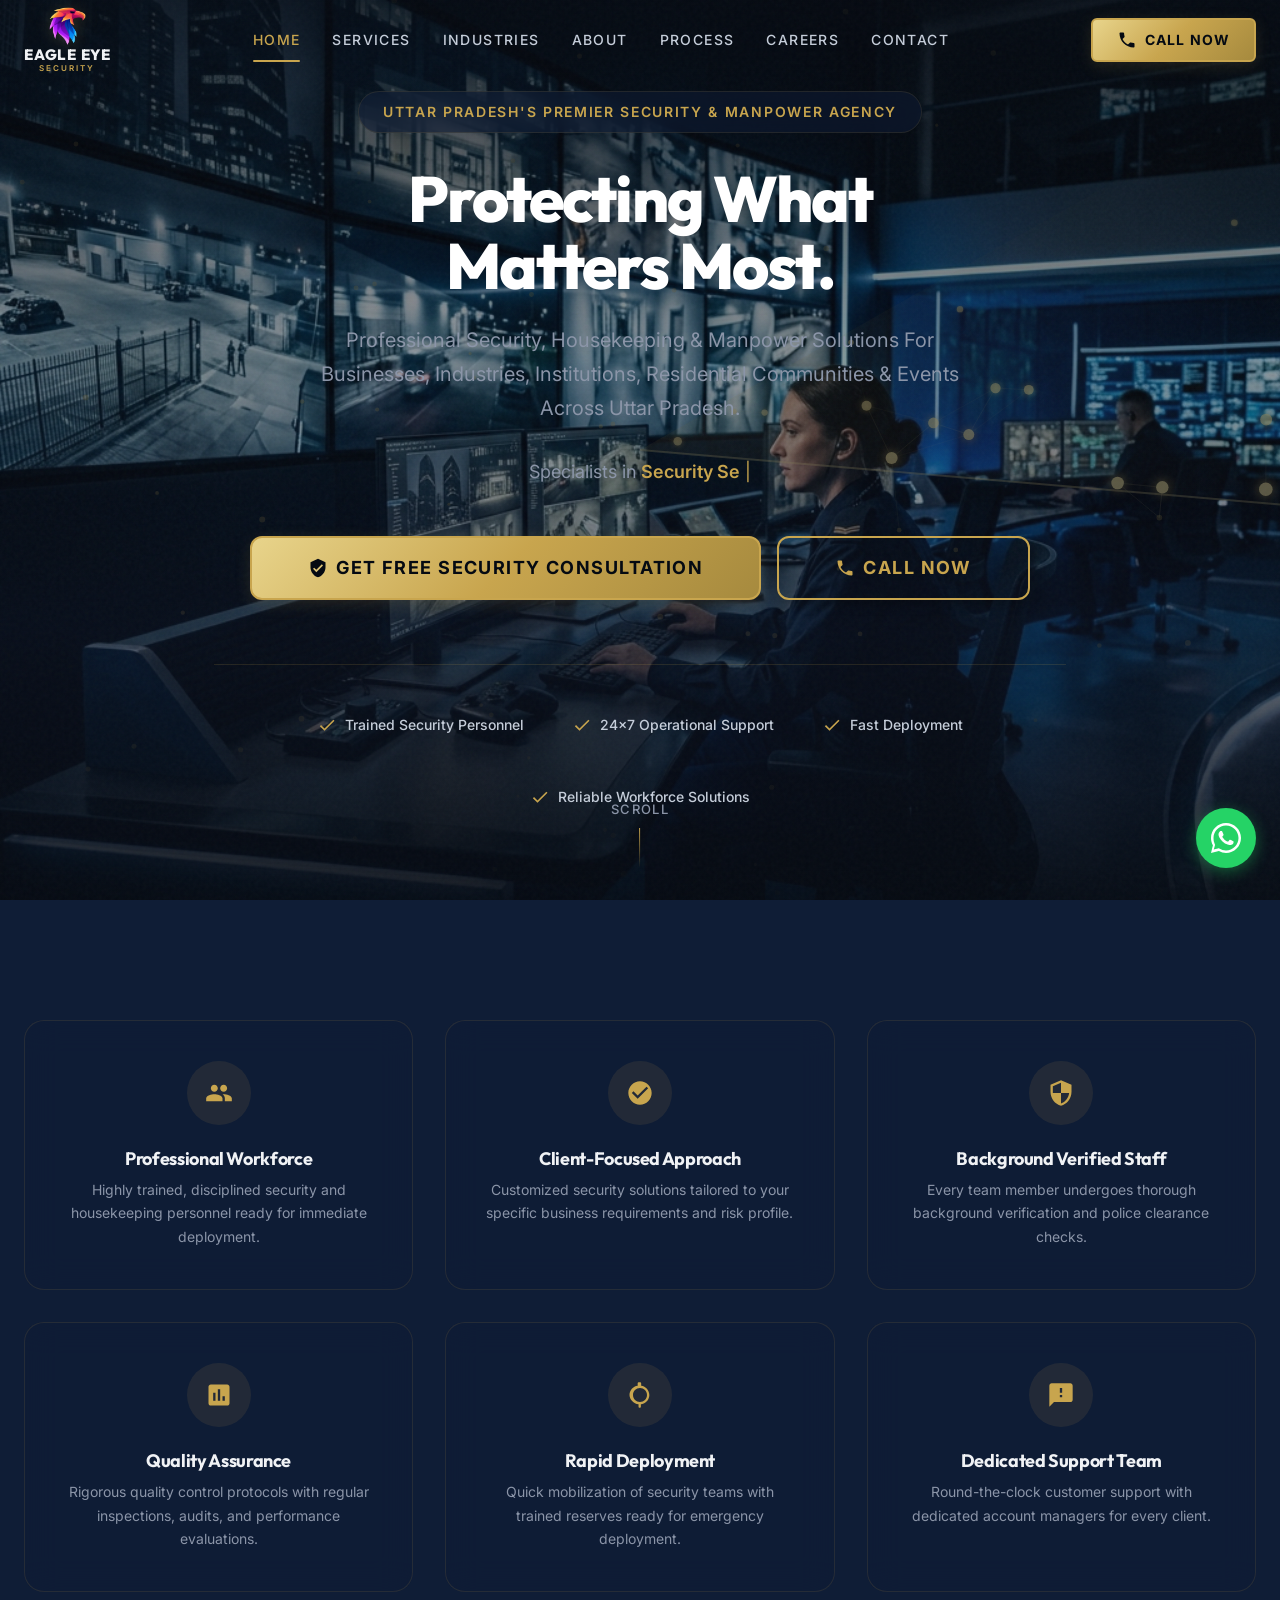
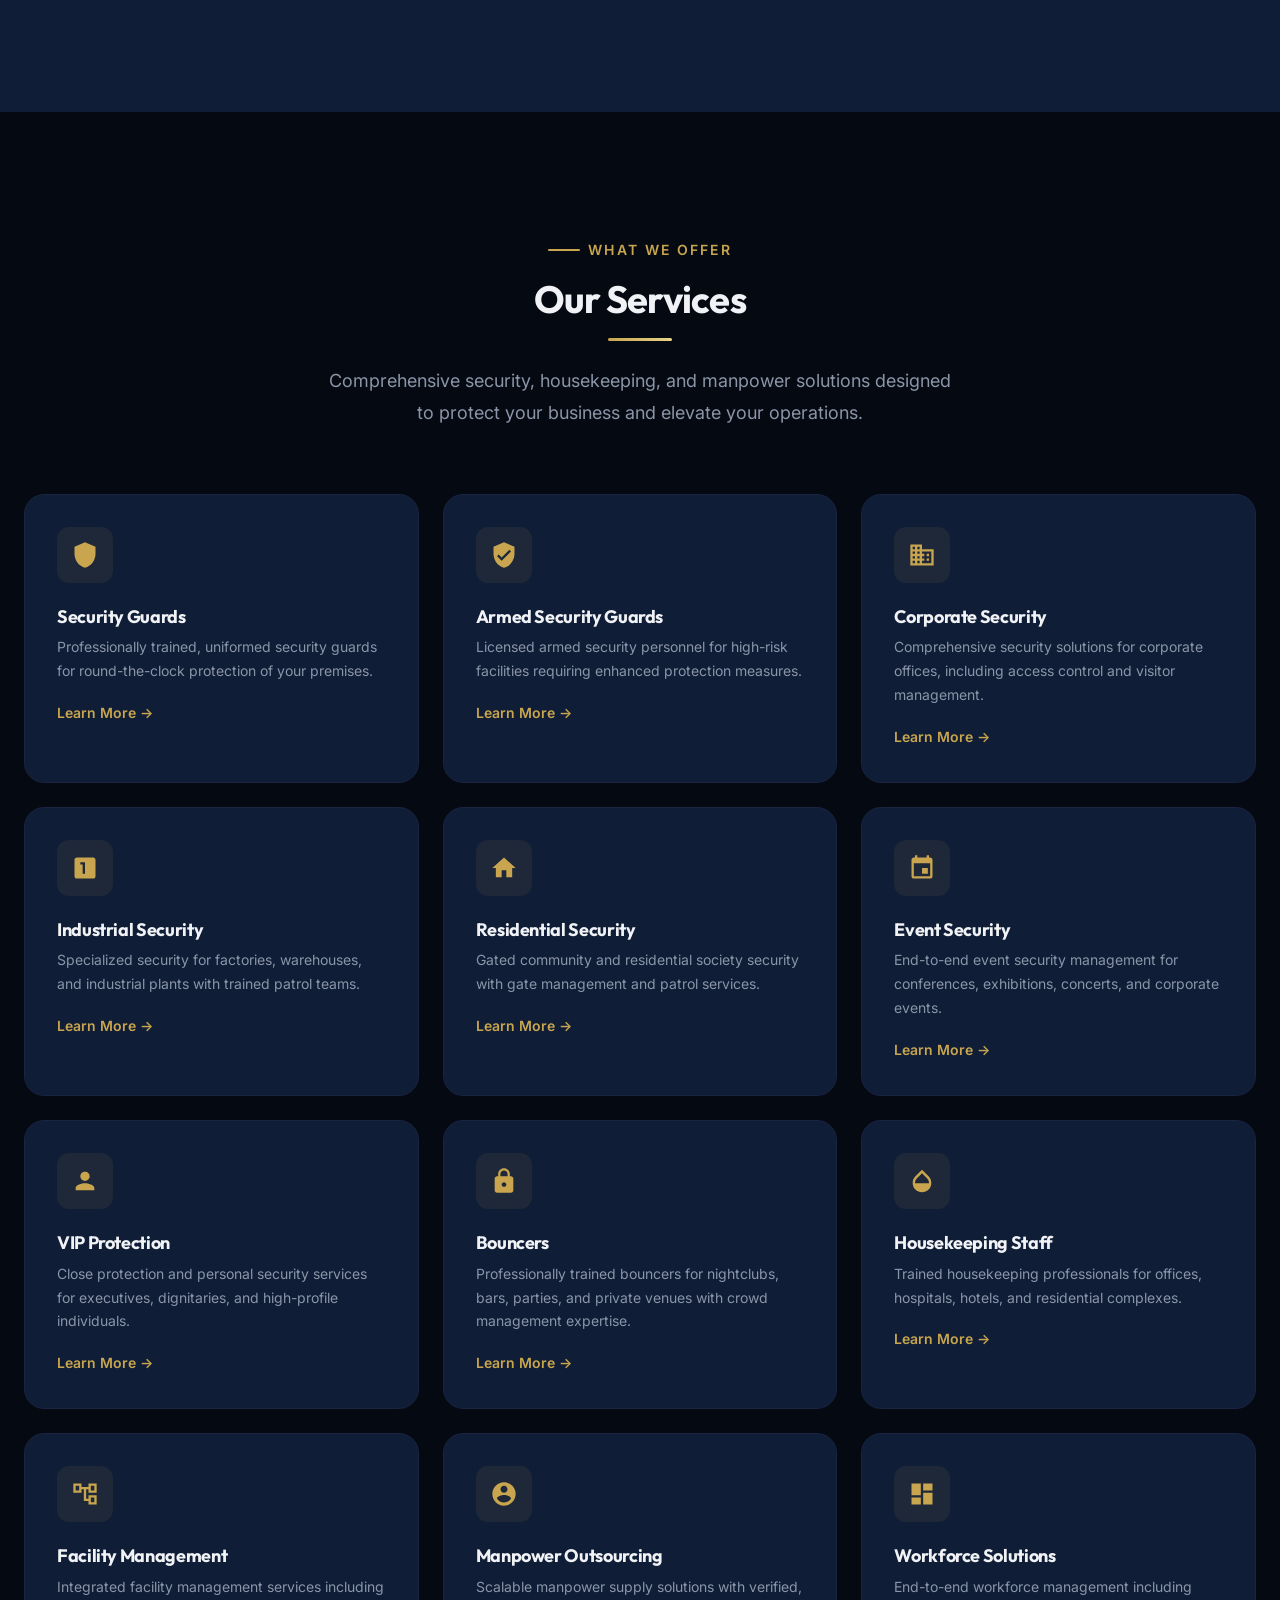
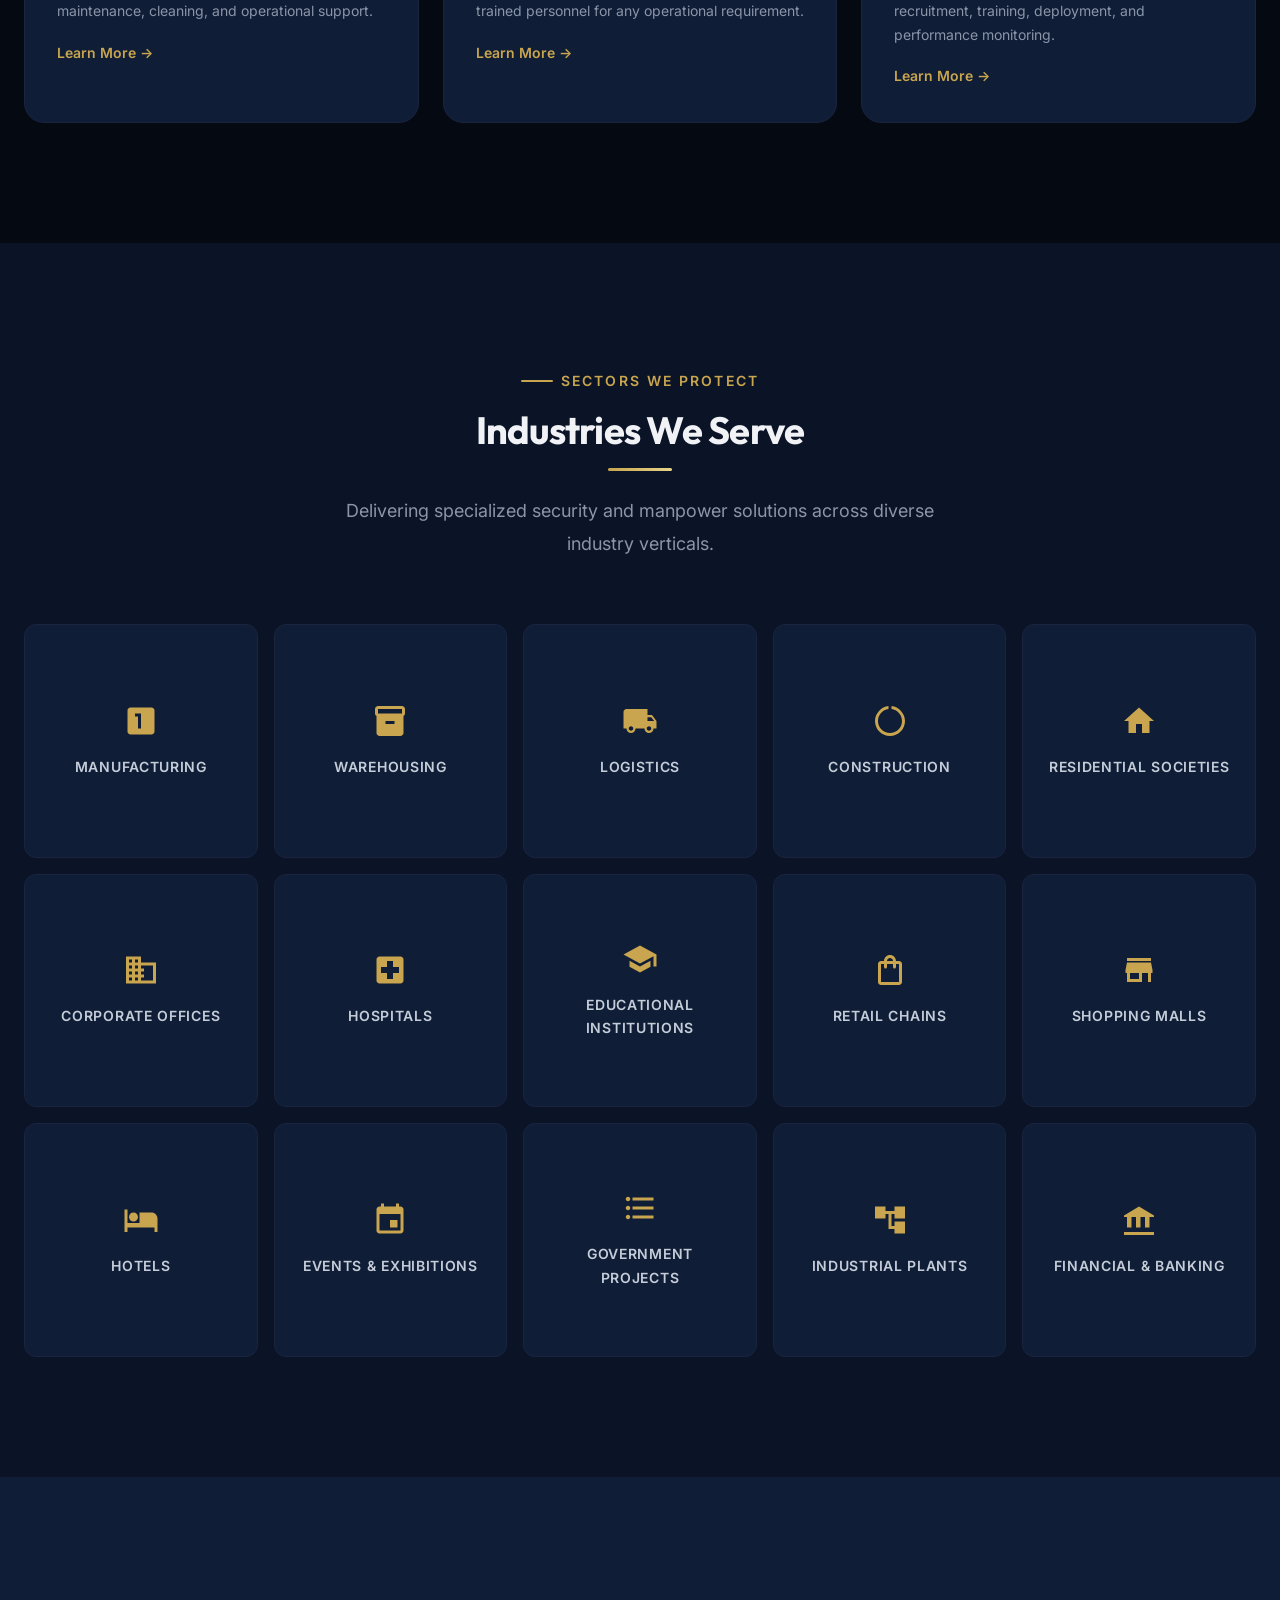
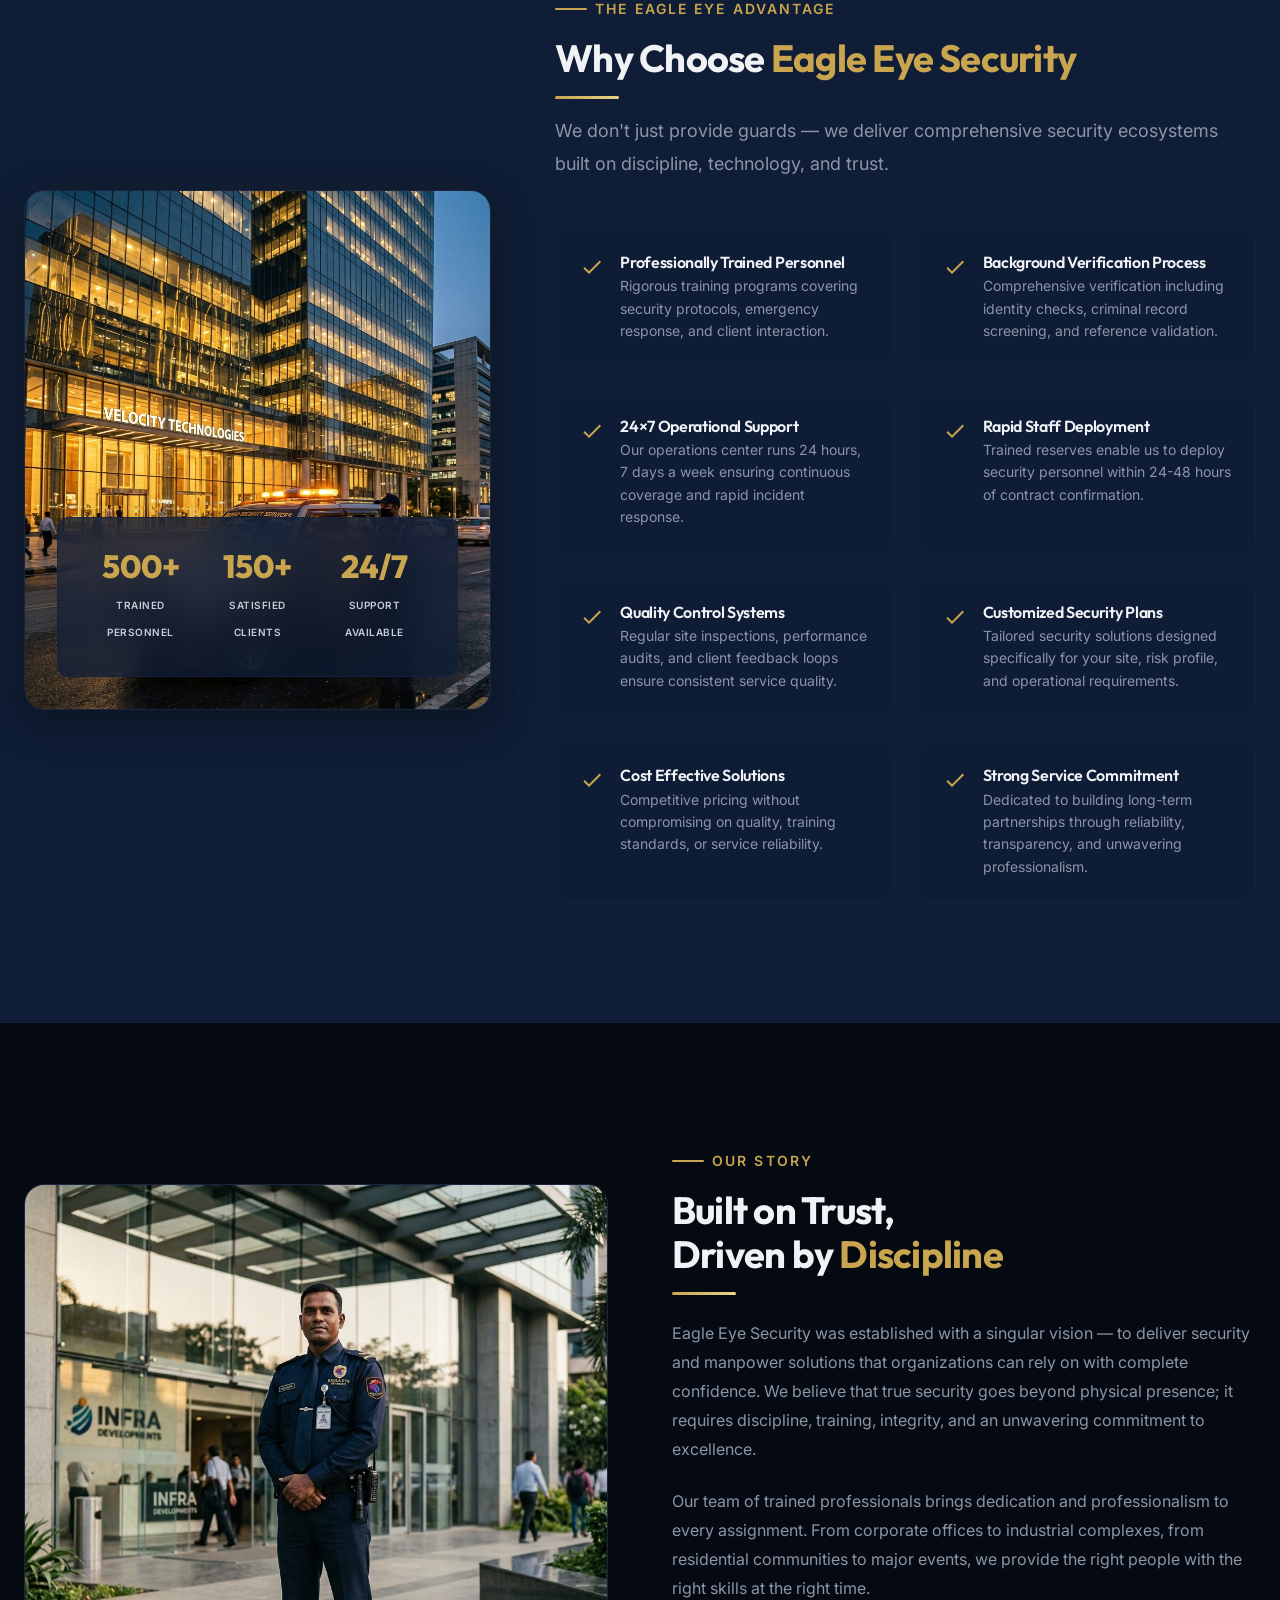
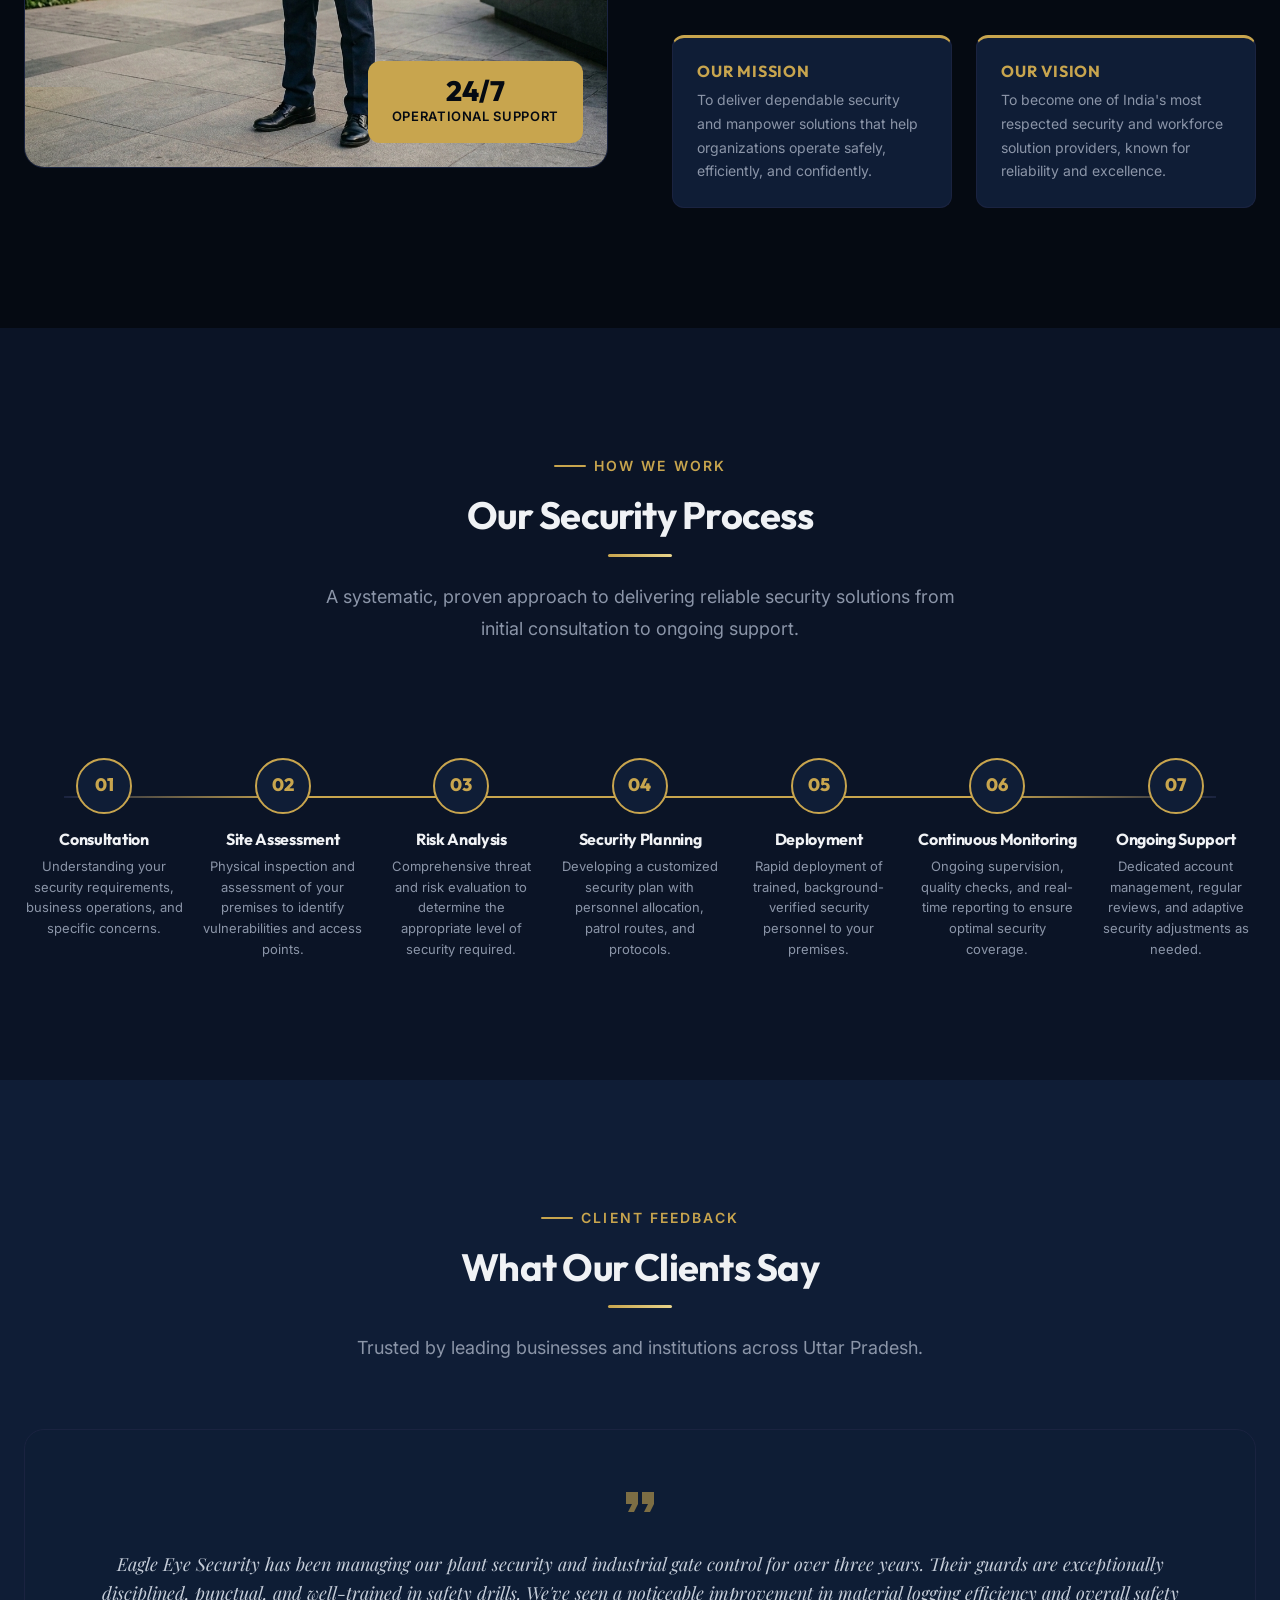
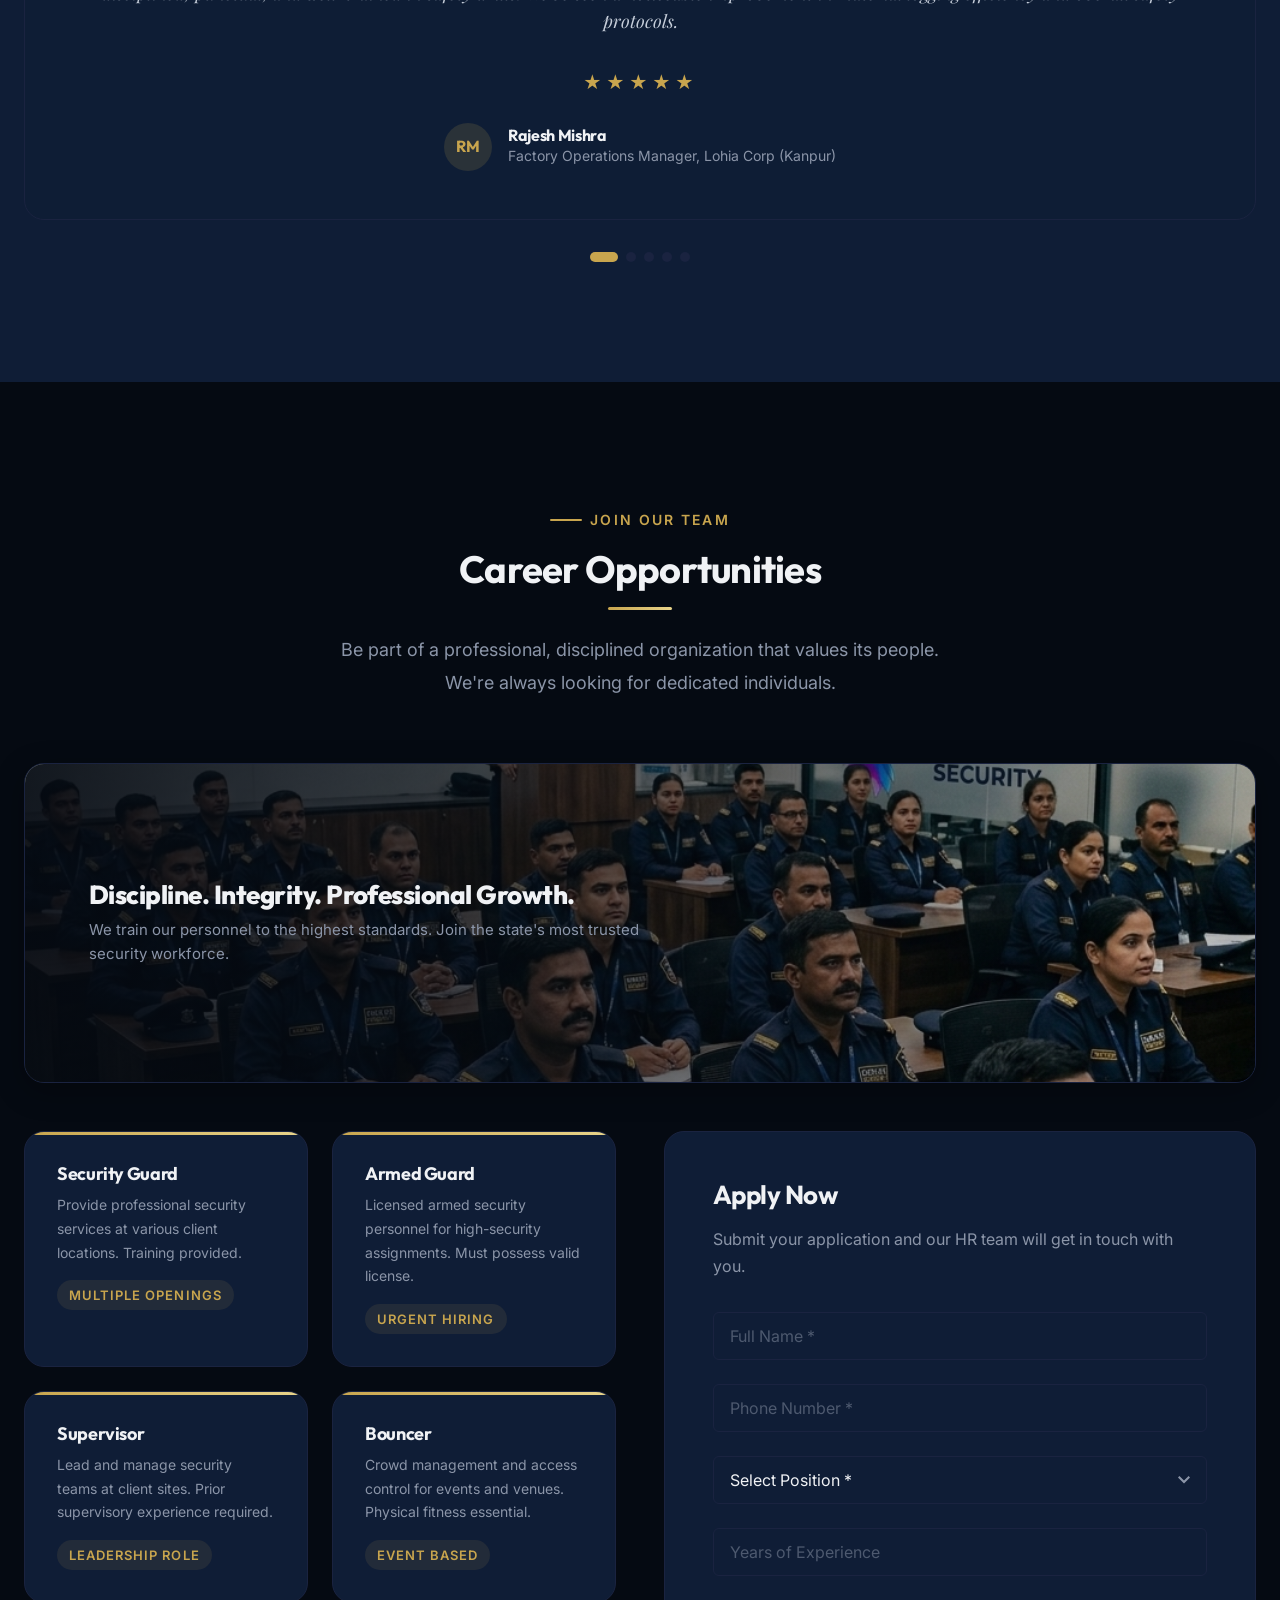
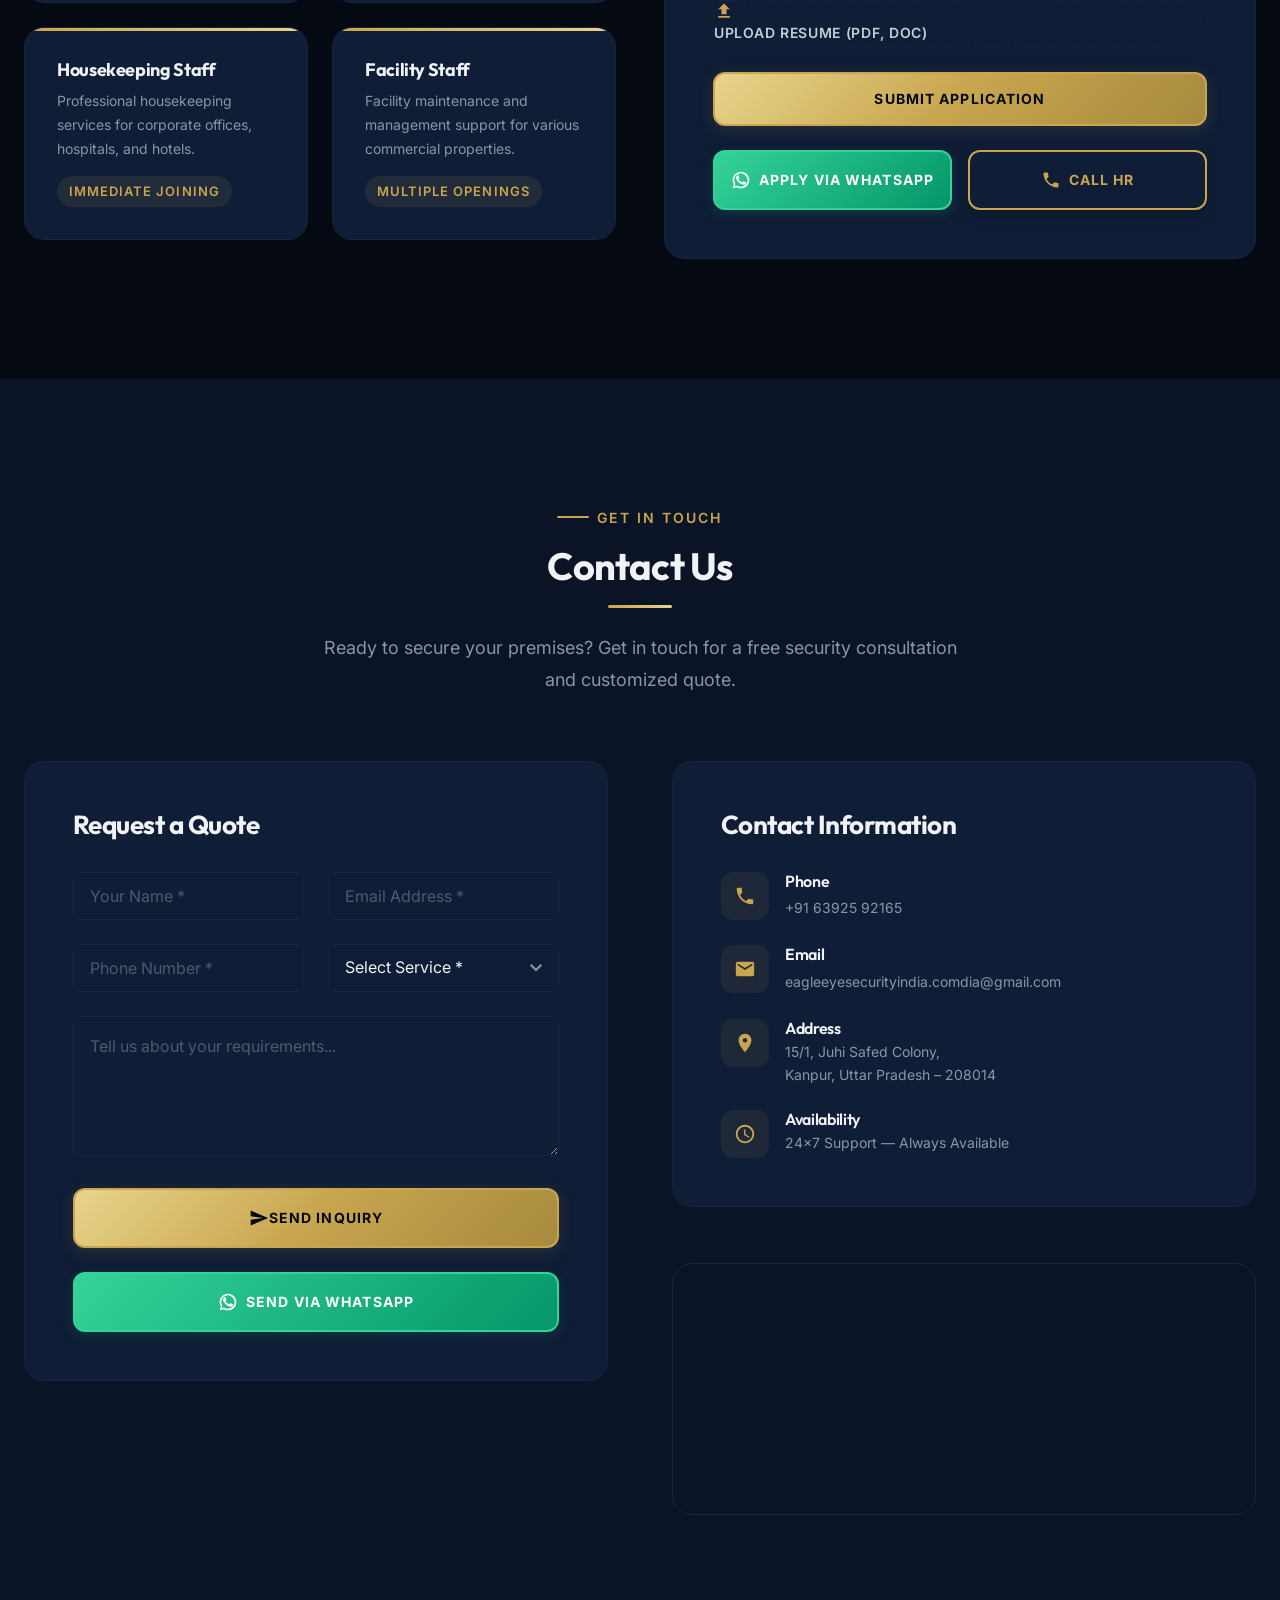
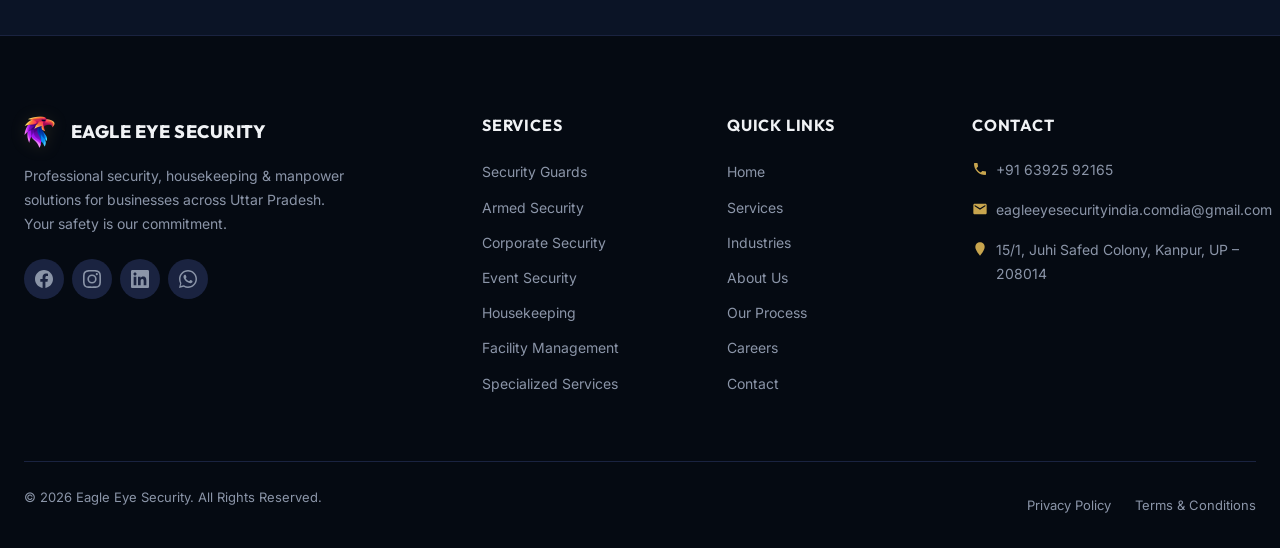
==== commit 578756be: "Trigger auto-deployment with latest changes" ====
--- a/index.html
+++ b/index.html
@@ -1287,3 +1287,4 @@
     <script src="js/main.js"></script>
 </body>
 </html>
+<!-- Vercel Git Auto-Deployment Trigger -->
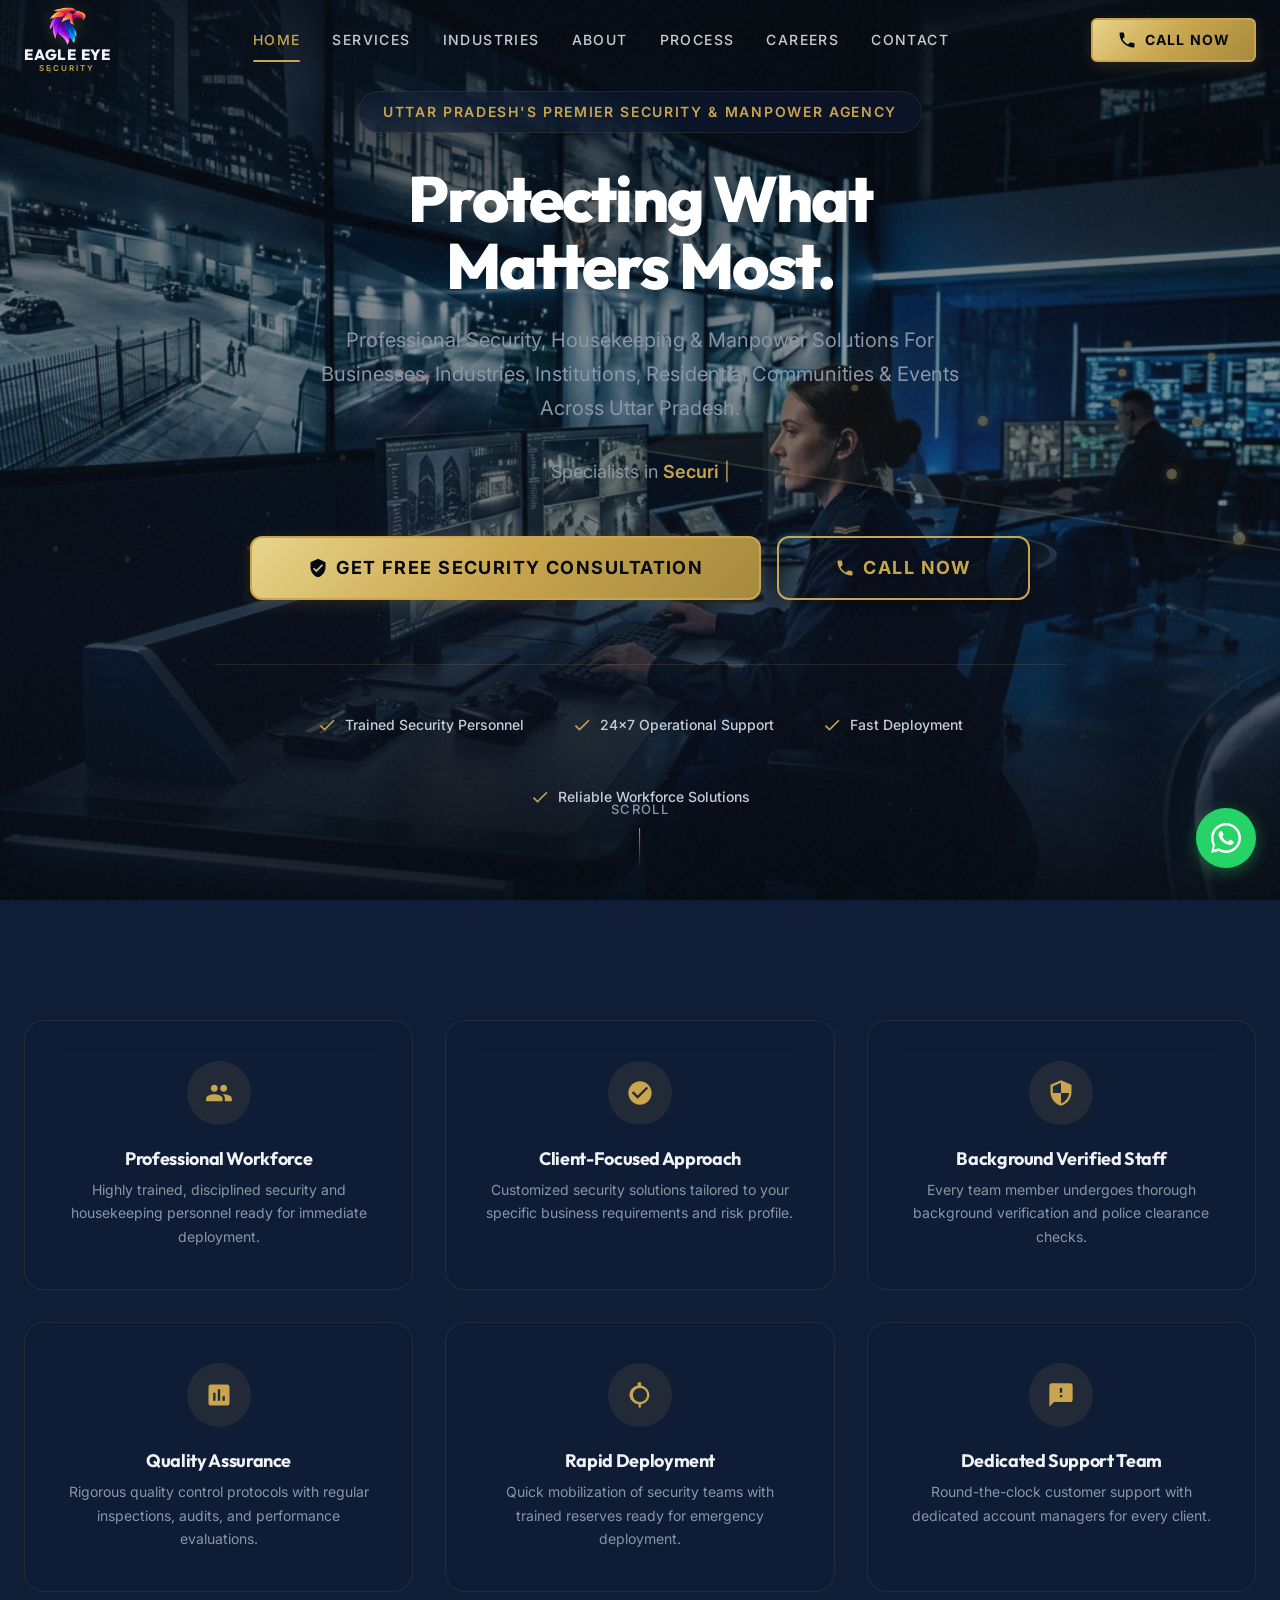
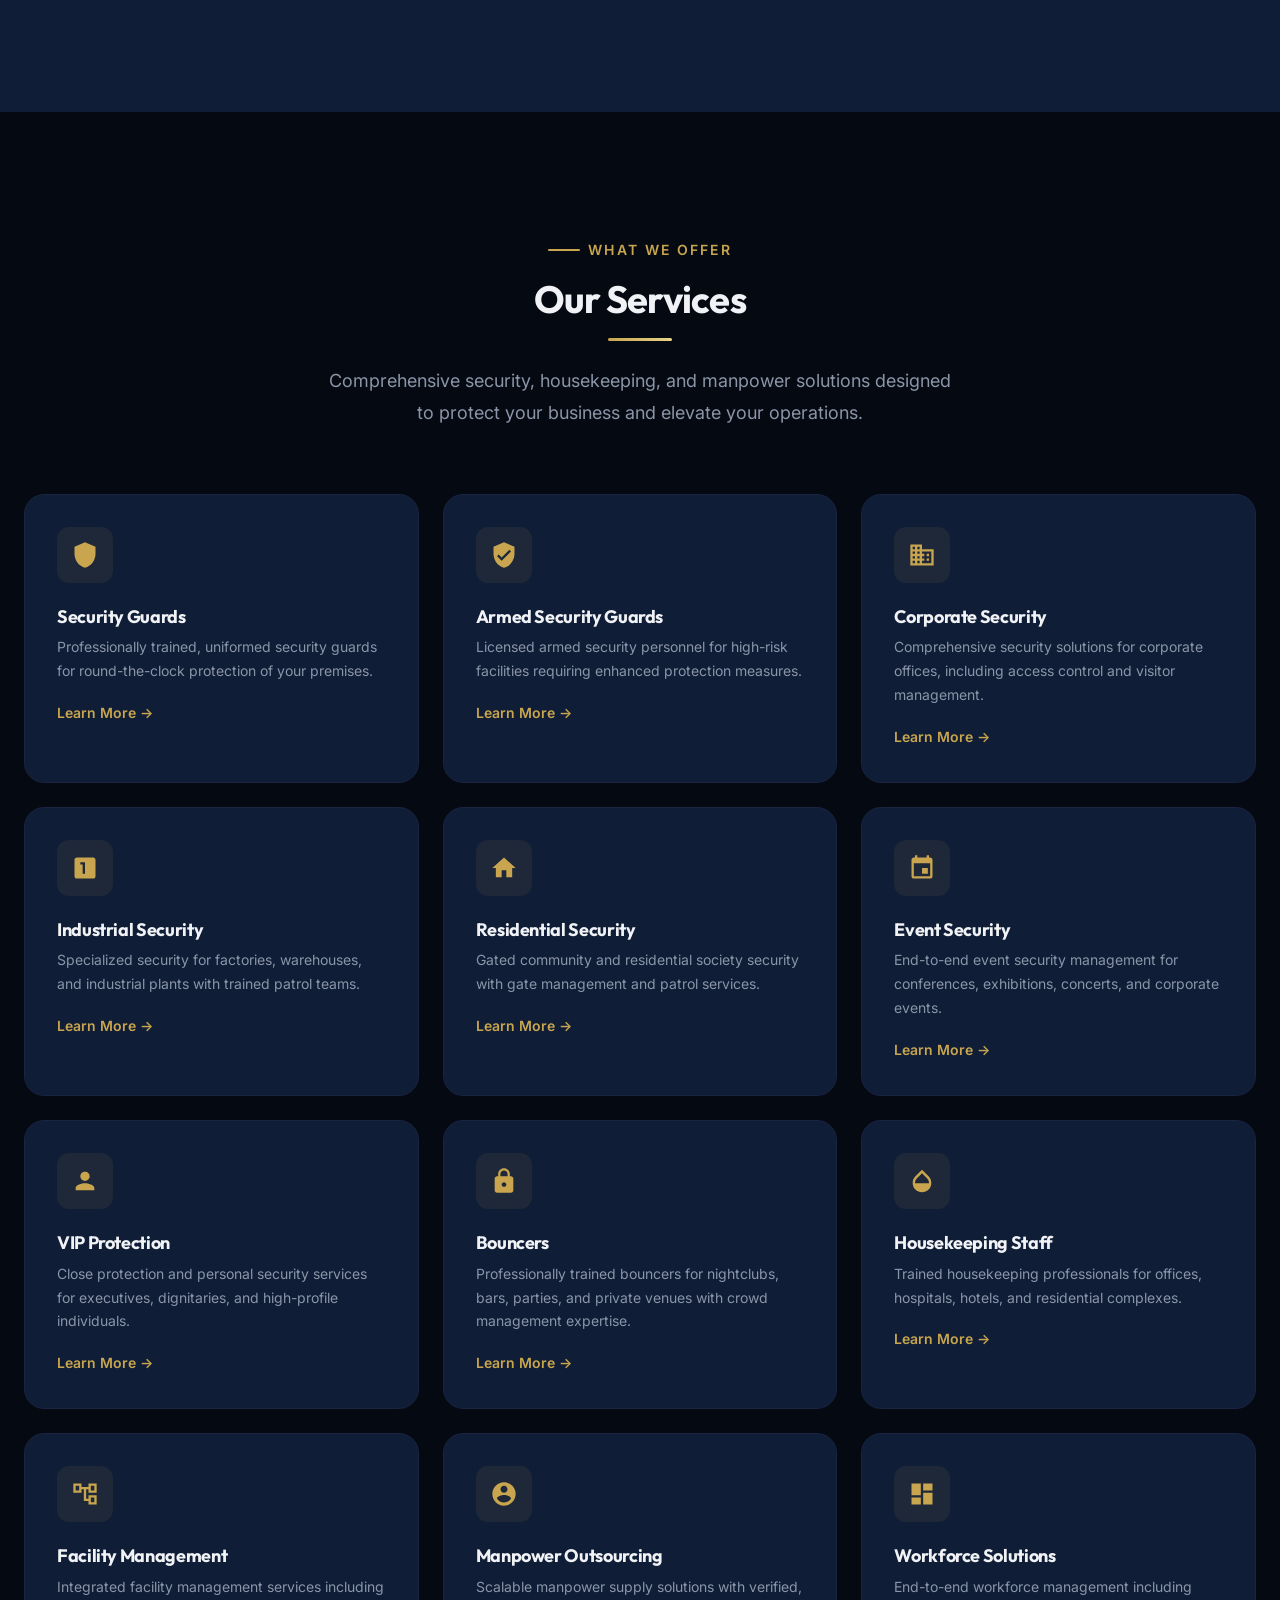
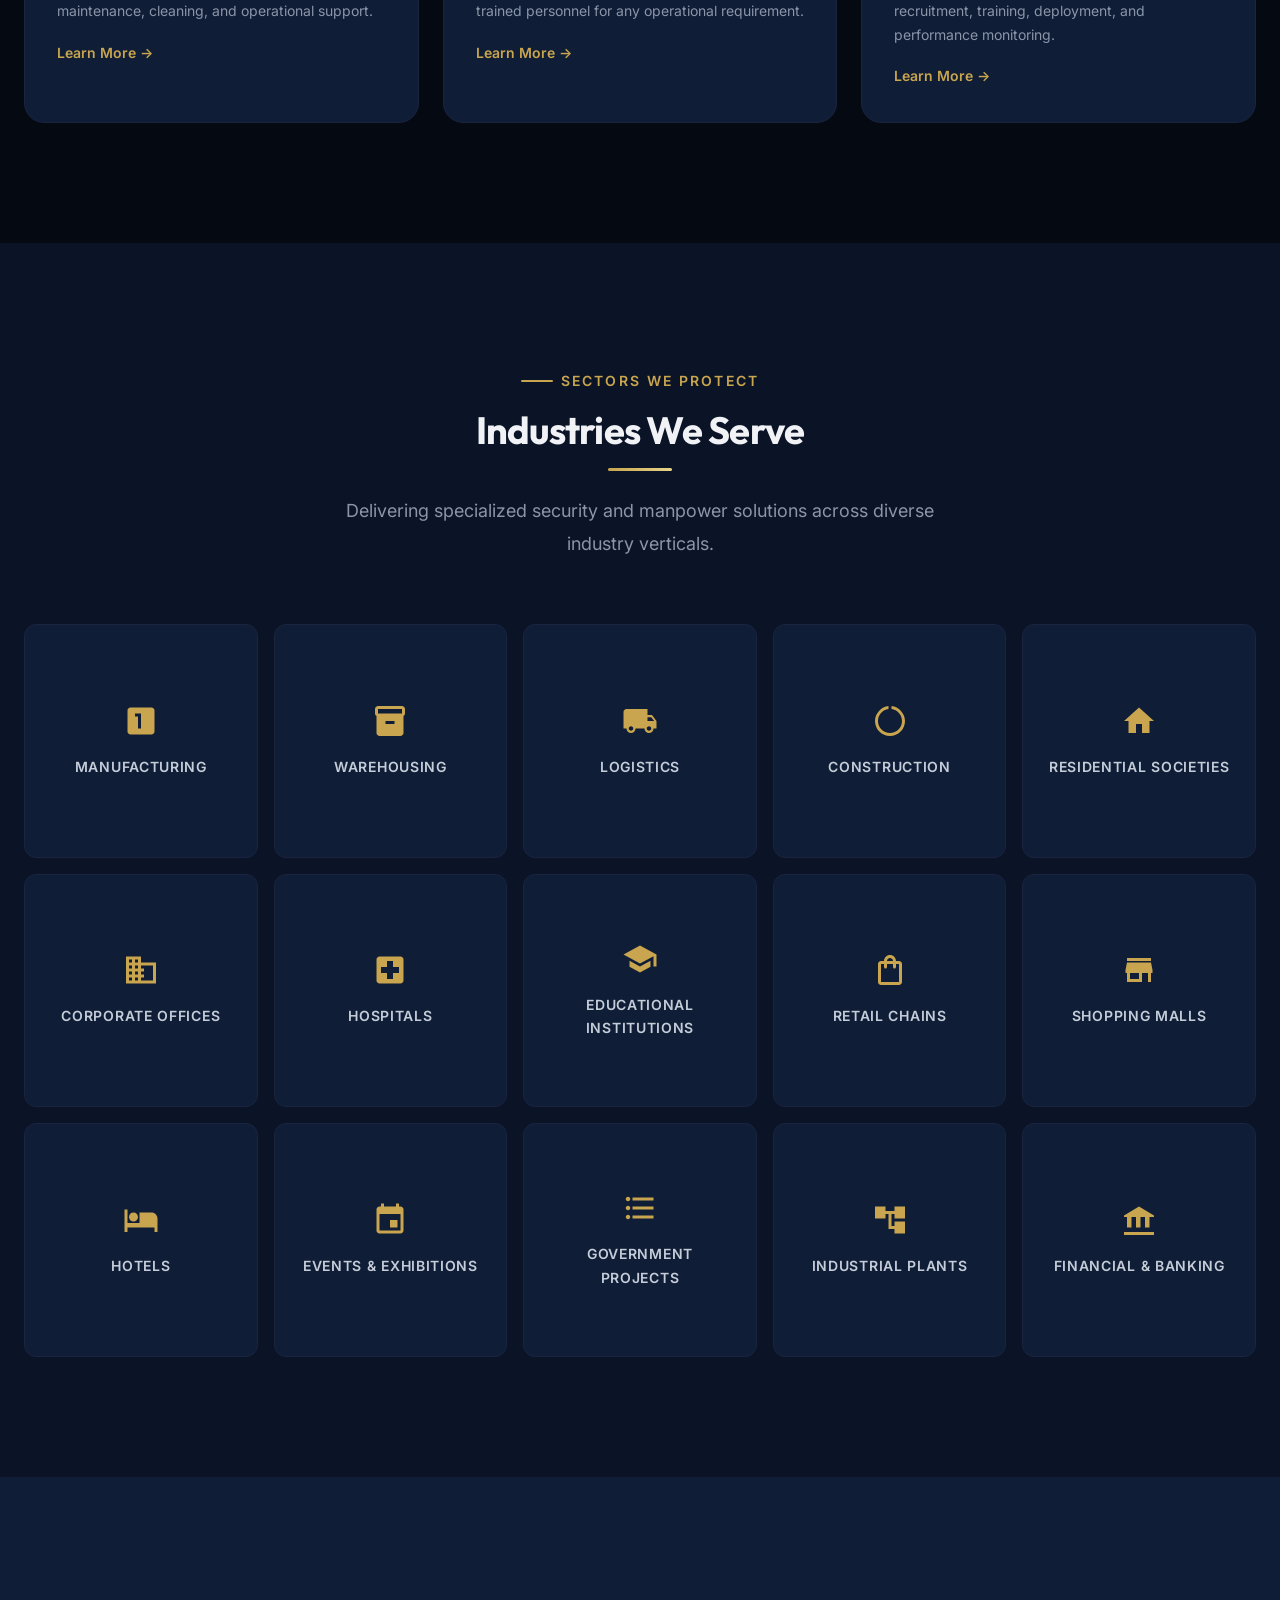
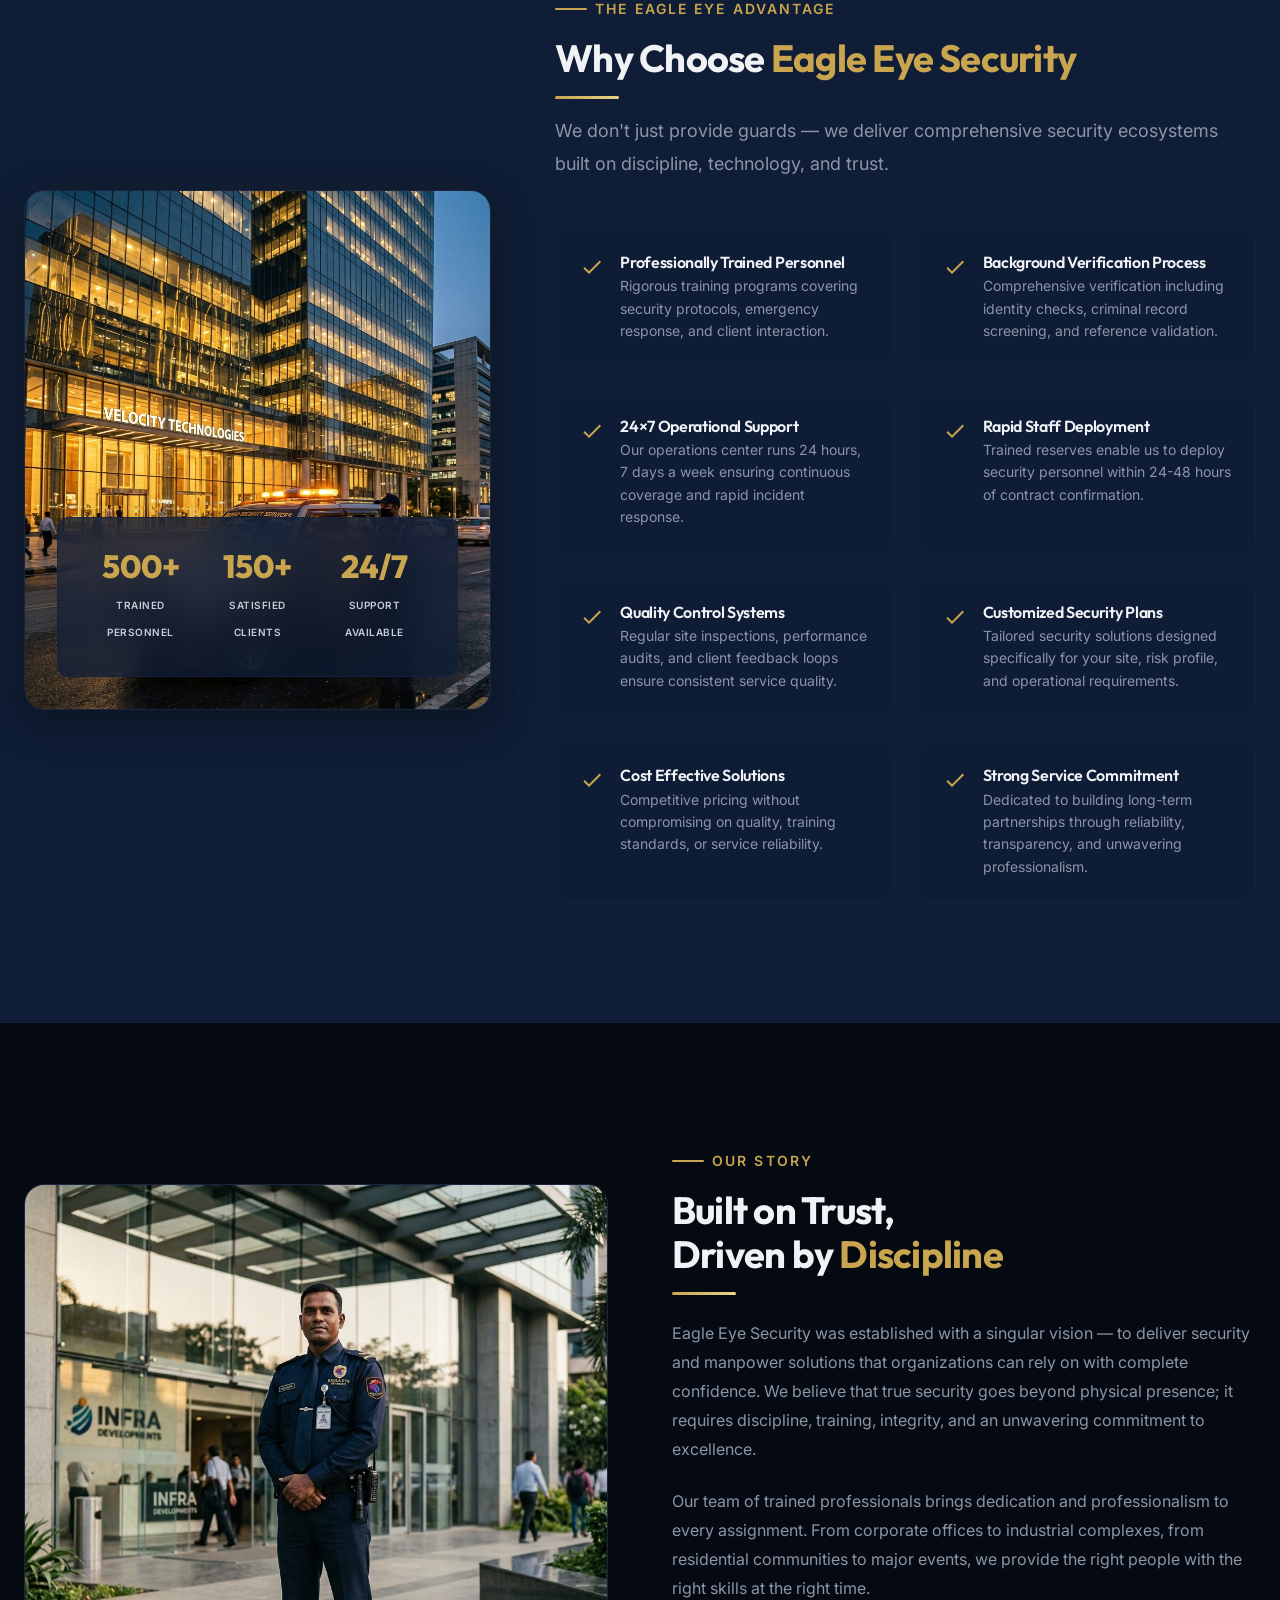
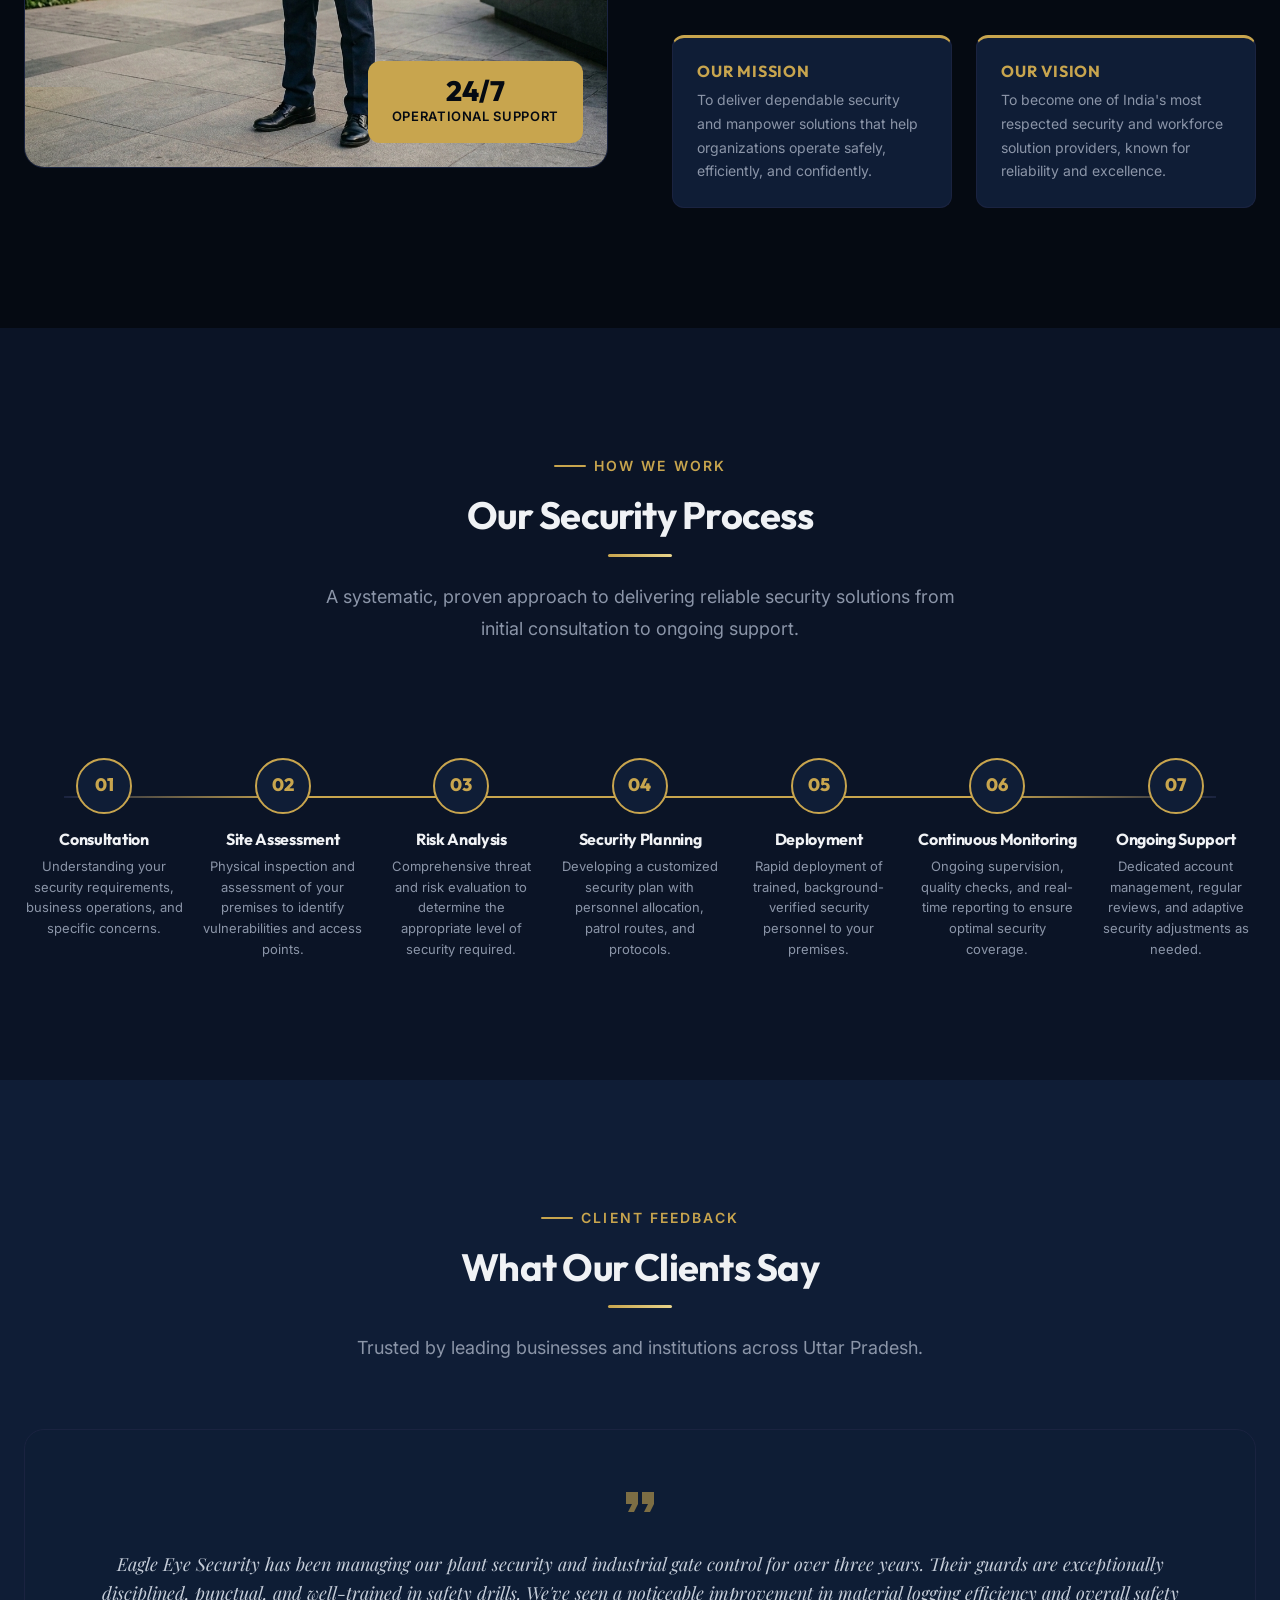
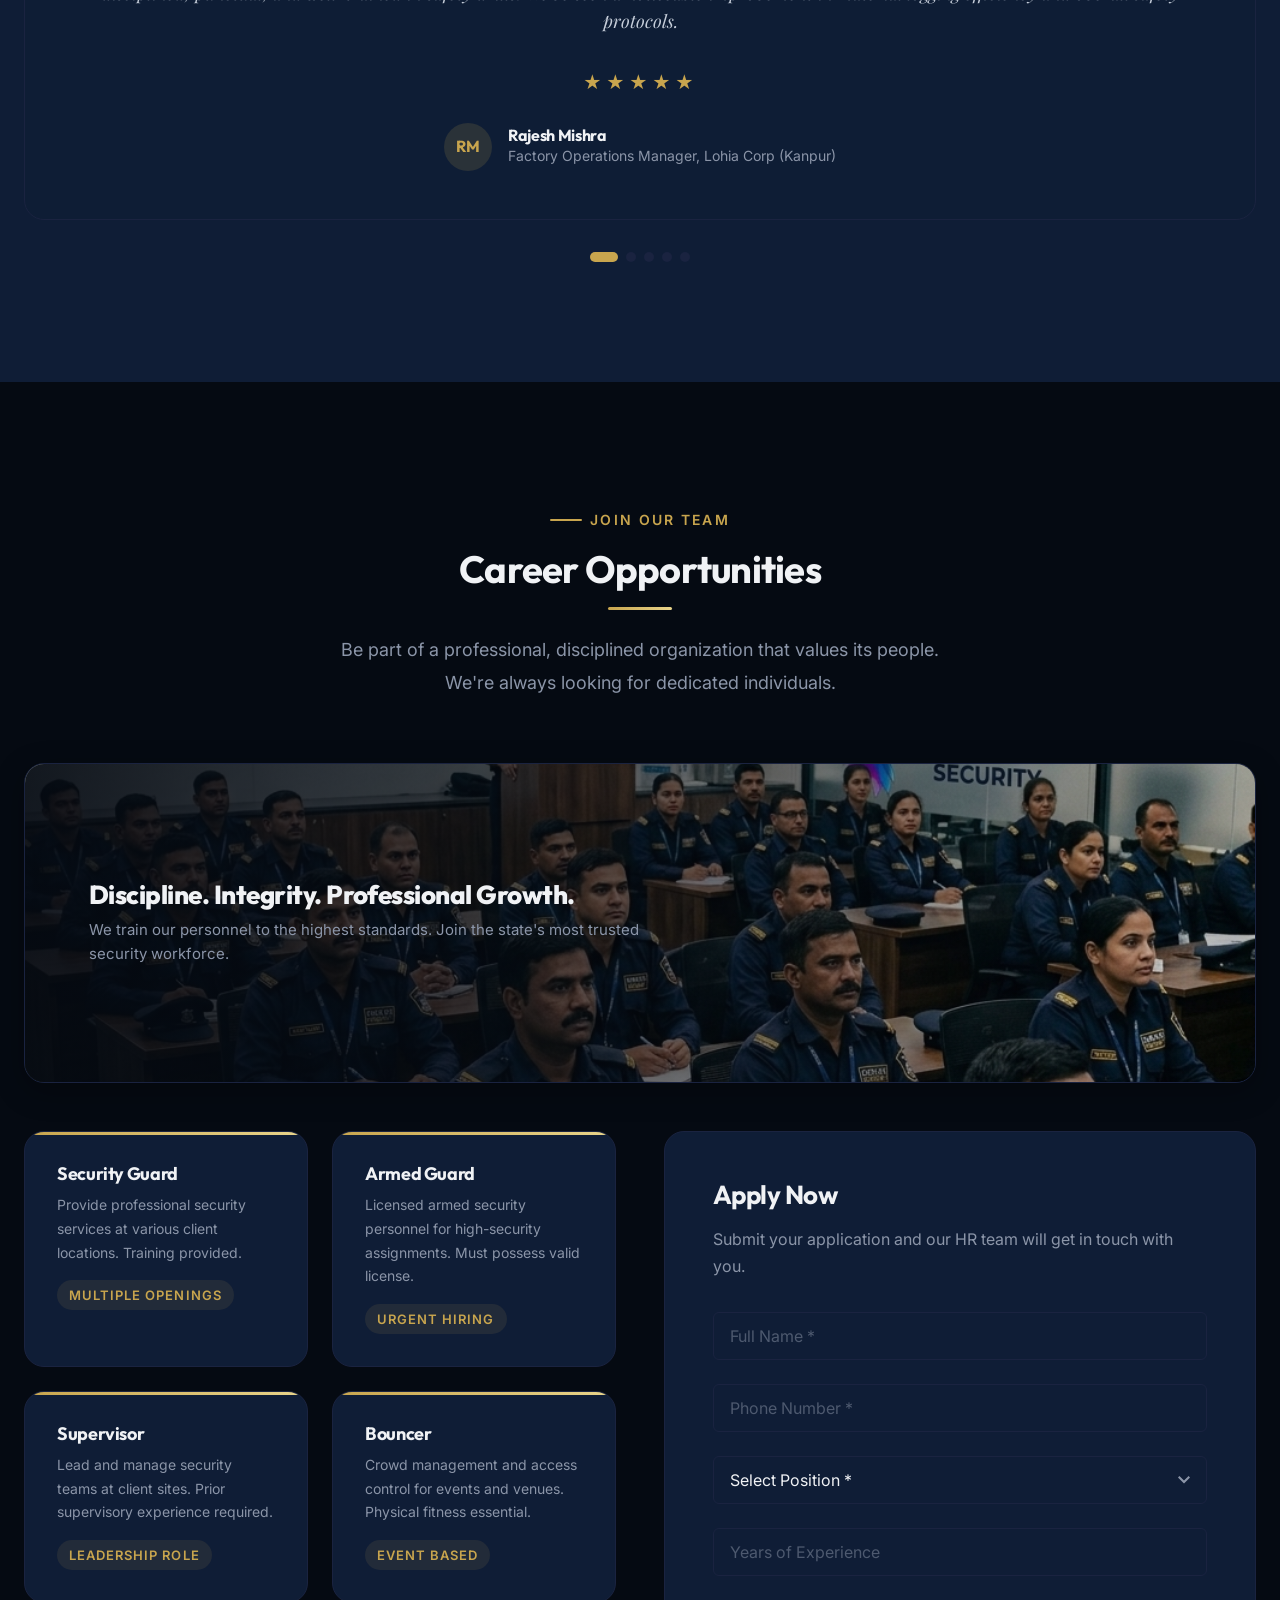
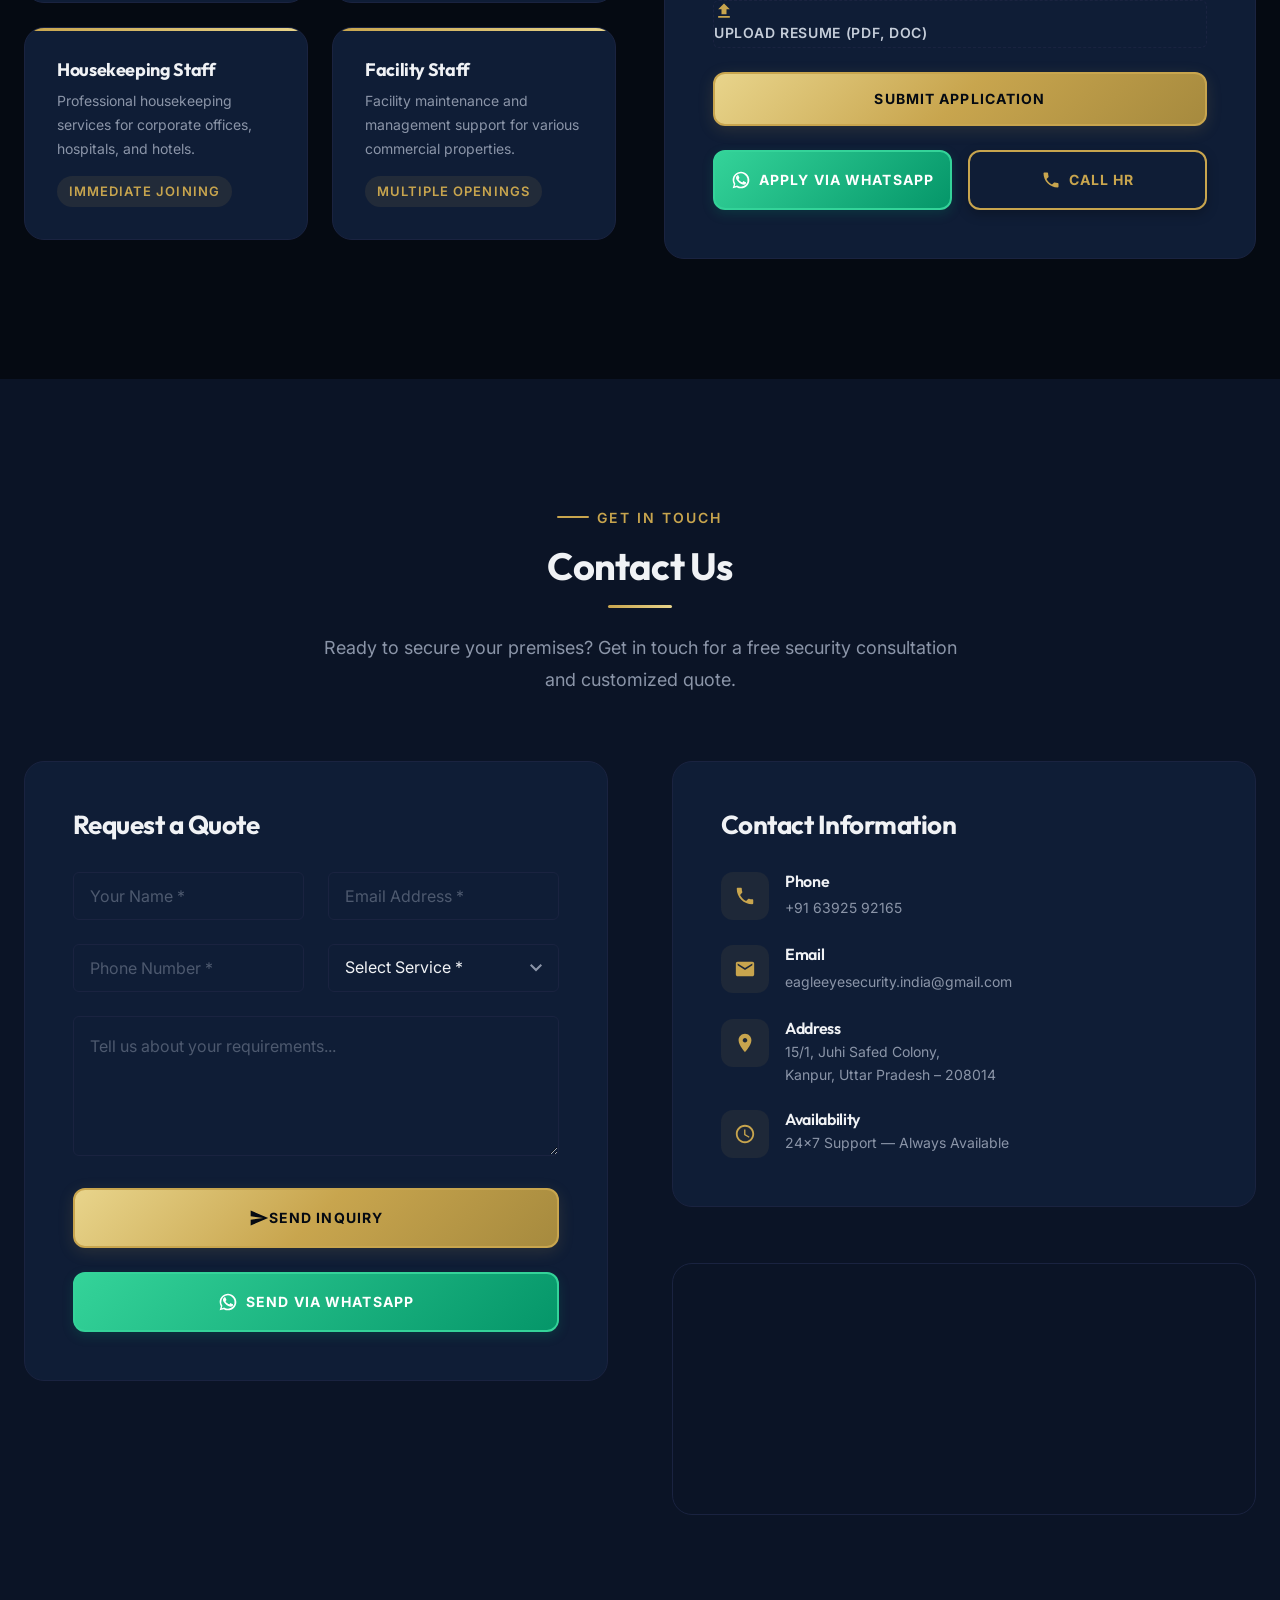
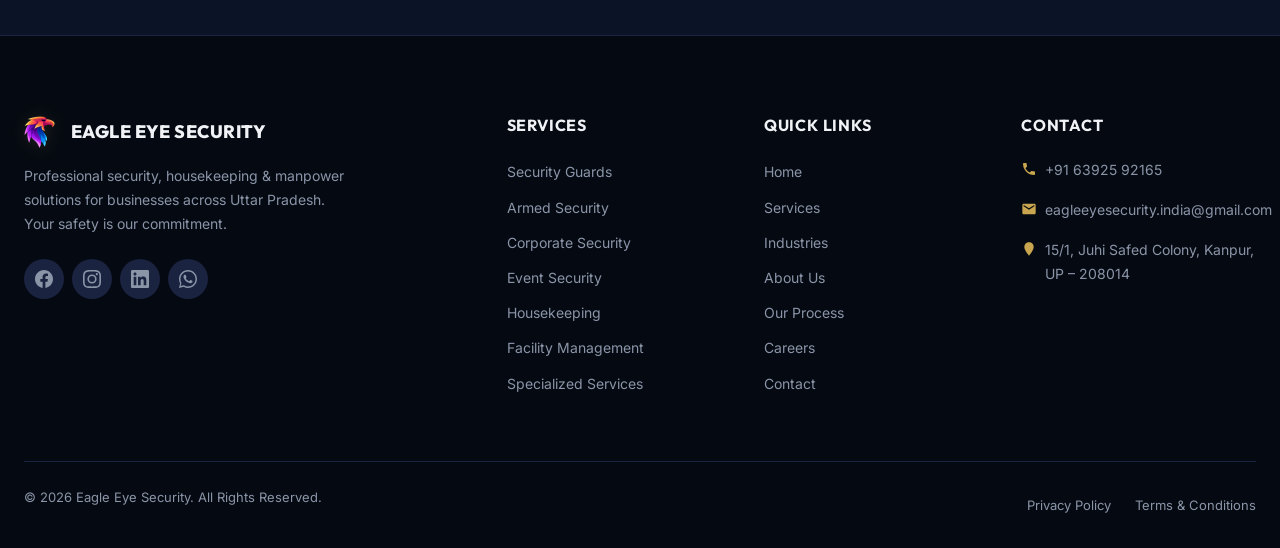
==== commit c75de5a9: "Fix schema validation error by changing type to LocalBusiness and restore corrupted emails" ====
--- a/index.html
+++ b/index.html
@@ -54,14 +54,14 @@
     <script type="application/ld+json">
     {
         "@context": "https://schema.org",
-        "@type": "SecurityService",
+        "@type": "LocalBusiness",
         "name": "Eagle Eye Security",
         "description": "Professional security guard services, housekeeping, facility management &amp; manpower solutions in Kanpur, Uttar Pradesh.",
         "url": "https://www.eagleeyesecurityindia.com",
         "logo": "https://www.eagleeyesecurityindia.com/assets/images/logo.png",
         "image": "https://www.eagleeyesecurityindia.com/assets/images/hero-bg.png",
         "telephone": "+916392592165",
-        "email": "eagleeyesecurityindia.comdia@gmail.com",
+        "email": "eagleeyesecurity.india@gmail.com",
         "priceRange": "₹₹",
         "address": {
             "@type": "PostalAddress",
@@ -1147,7 +1147,7 @@
                             </div>
                             <div>
                                 <h4>Email</h4>
-                                <a href="mailto:eagleeyesecurityindia.comdia@gmail.com">eagleeyesecurityindia.comdia@gmail.com</a>
+                                <a href="mailto:eagleeyesecurity.india@gmail.com">eagleeyesecurity.india@gmail.com</a>
                             </div>
                         </div>
                         <div class="contact-detail">
@@ -1240,7 +1240,7 @@
                         </li>
                         <li>
                             <svg viewBox="0 0 24 24" fill="currentColor" width="16" height="16"><path d="M20 4H4c-1.1 0-1.99.9-1.99 2L2 18c0 1.1.9 2 2 2h16c1.1 0 2-.9 2-2V6c0-1.1-.9-2-2-2zm0 4l-8 5-8-5V6l8 5 8-5v2z"/></svg>
-                            <a href="mailto:eagleeyesecurityindia.comdia@gmail.com">eagleeyesecurityindia.comdia@gmail.com</a>
+                            <a href="mailto:eagleeyesecurity.india@gmail.com">eagleeyesecurity.india@gmail.com</a>
                         </li>
                         <li>
                             <svg viewBox="0 0 24 24" fill="currentColor" width="16" height="16"><path d="M12 2C8.13 2 5 5.13 5 9c0 5.25 7 13 7 13s7-7.75 7-13c0-3.87-3.13-7-7-7z"/></svg>
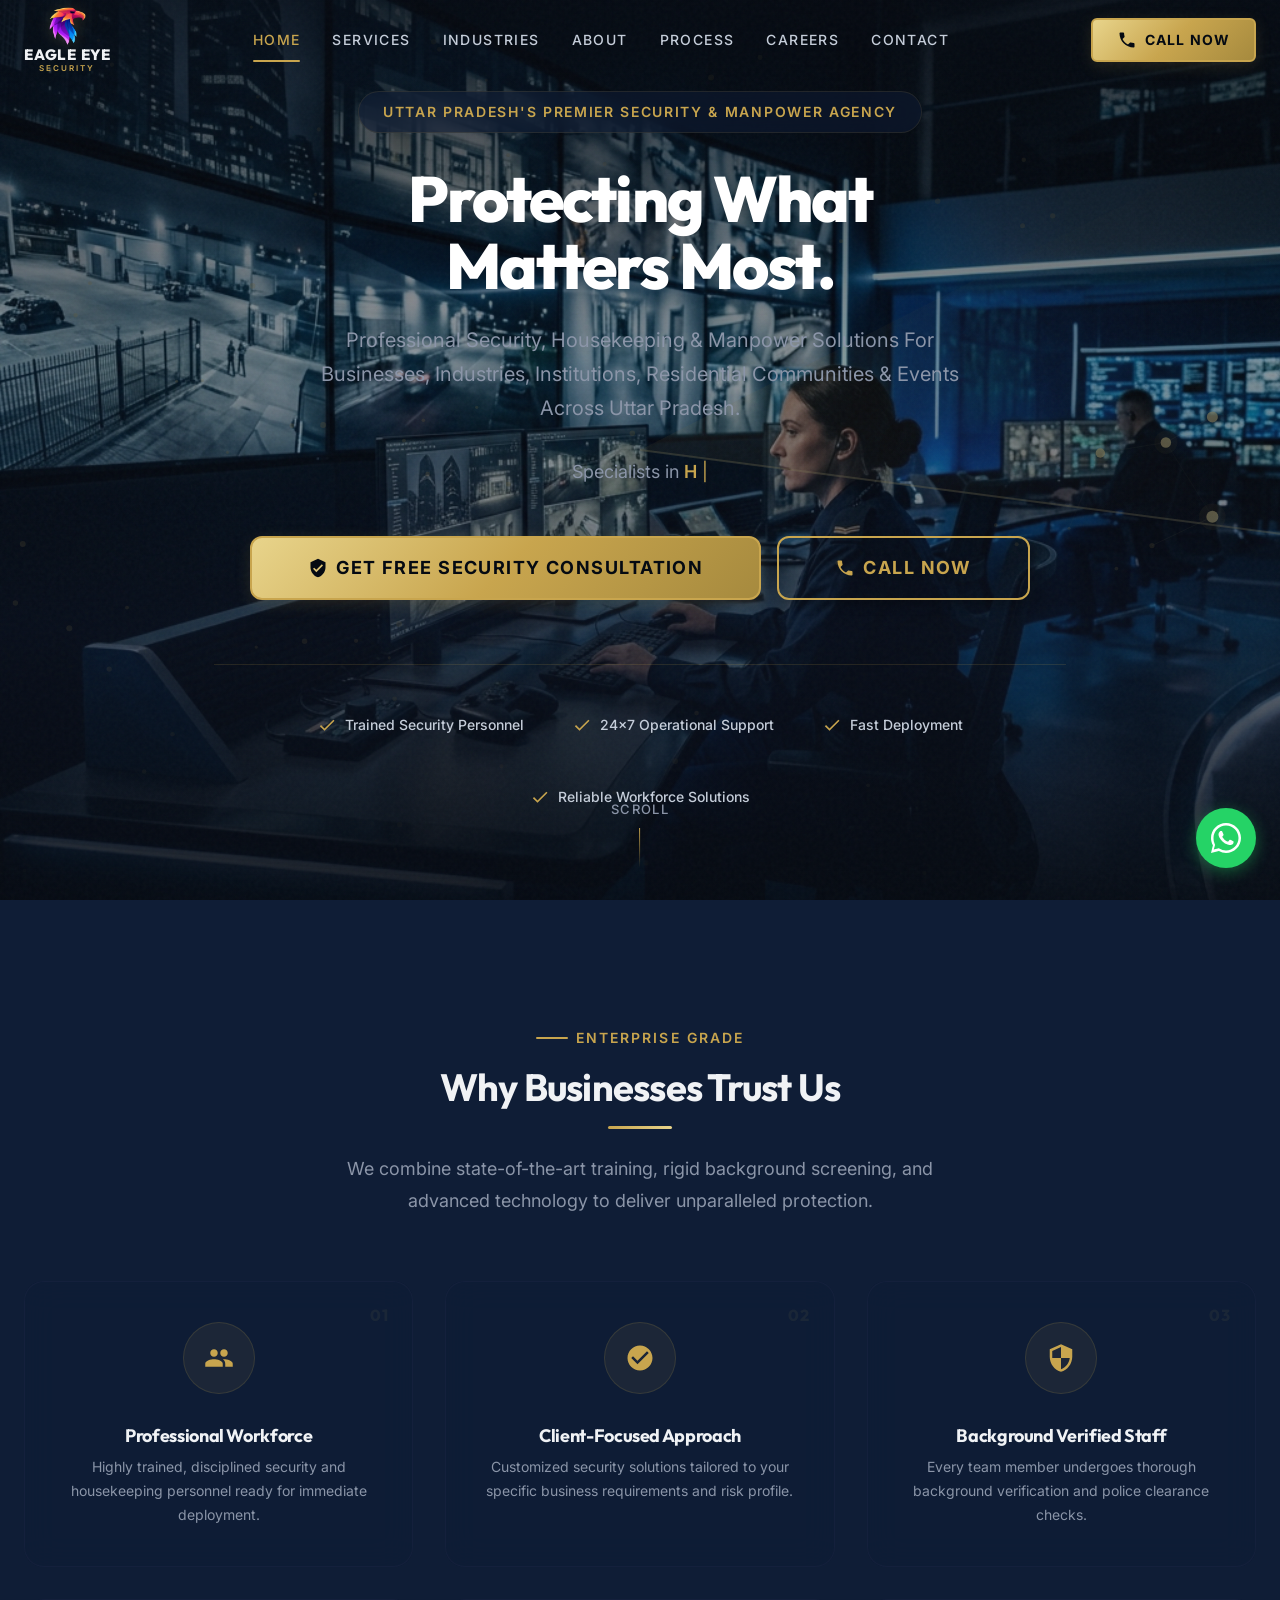
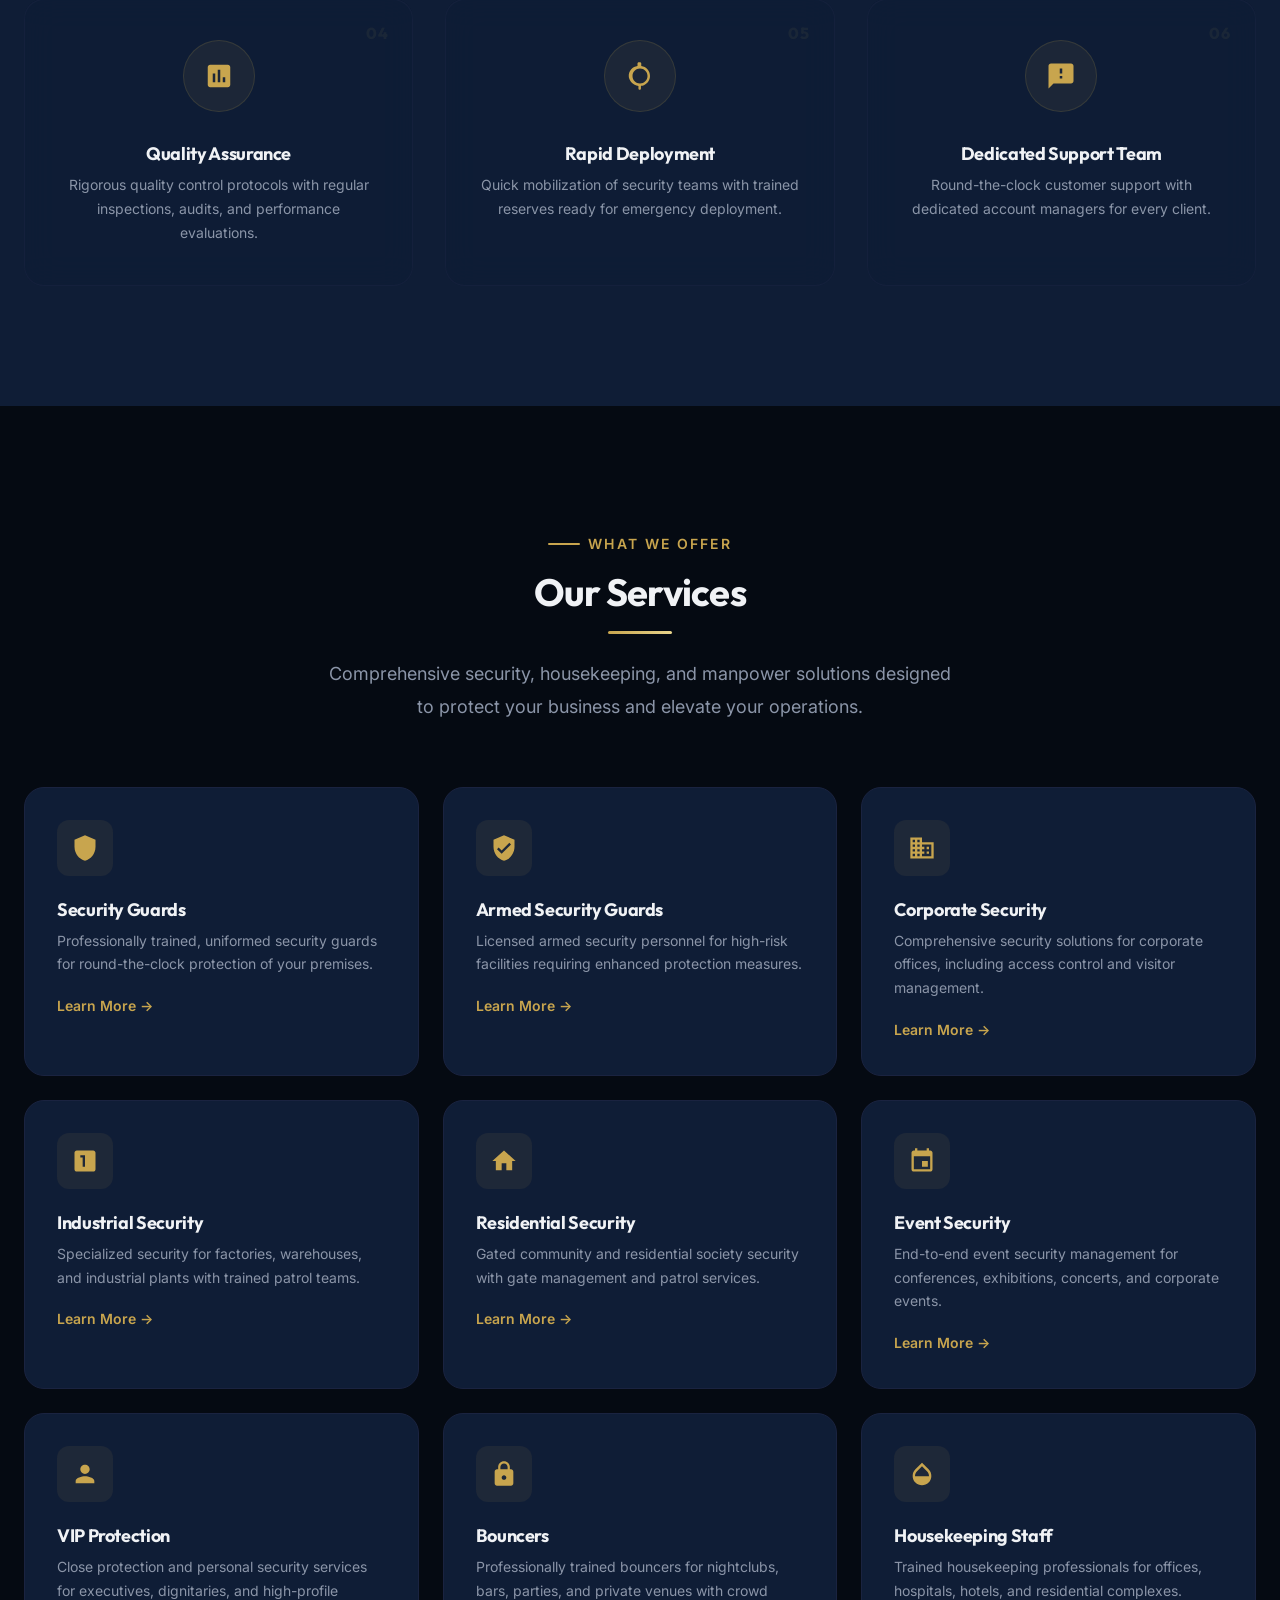
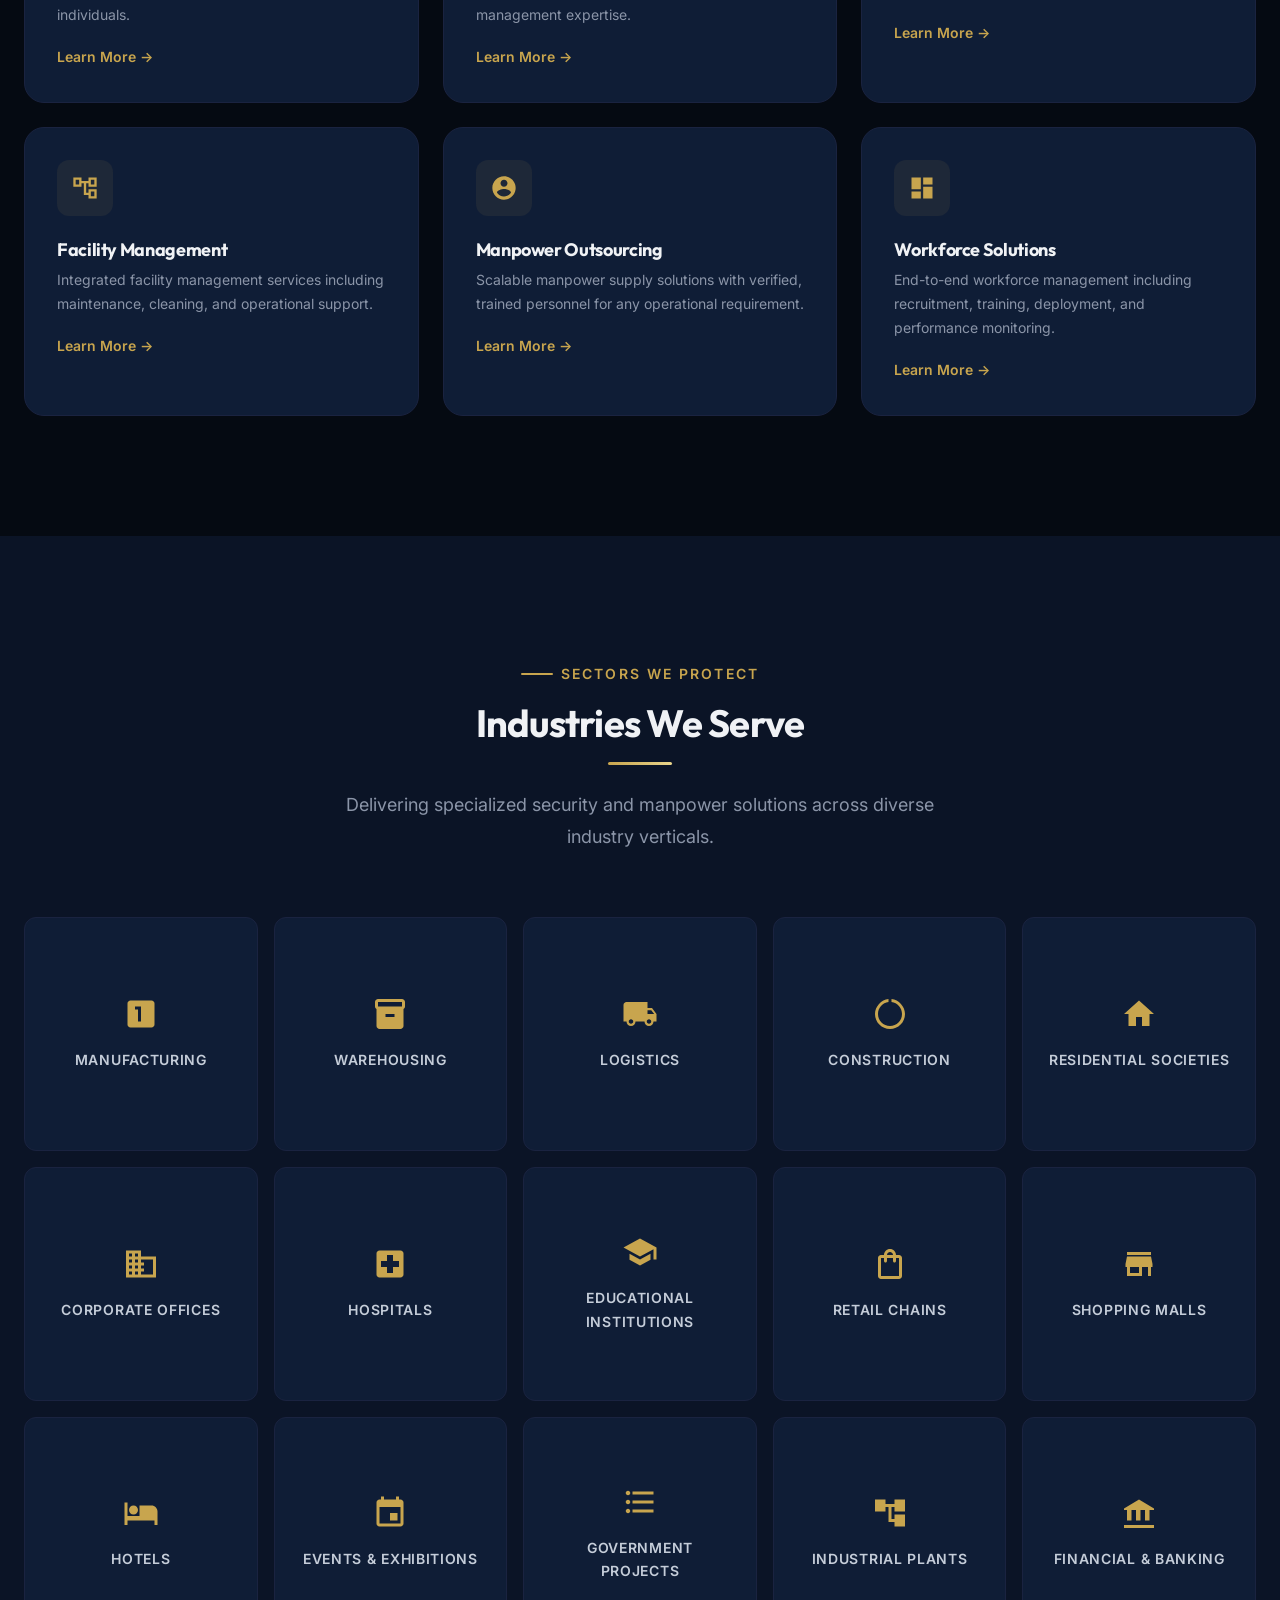
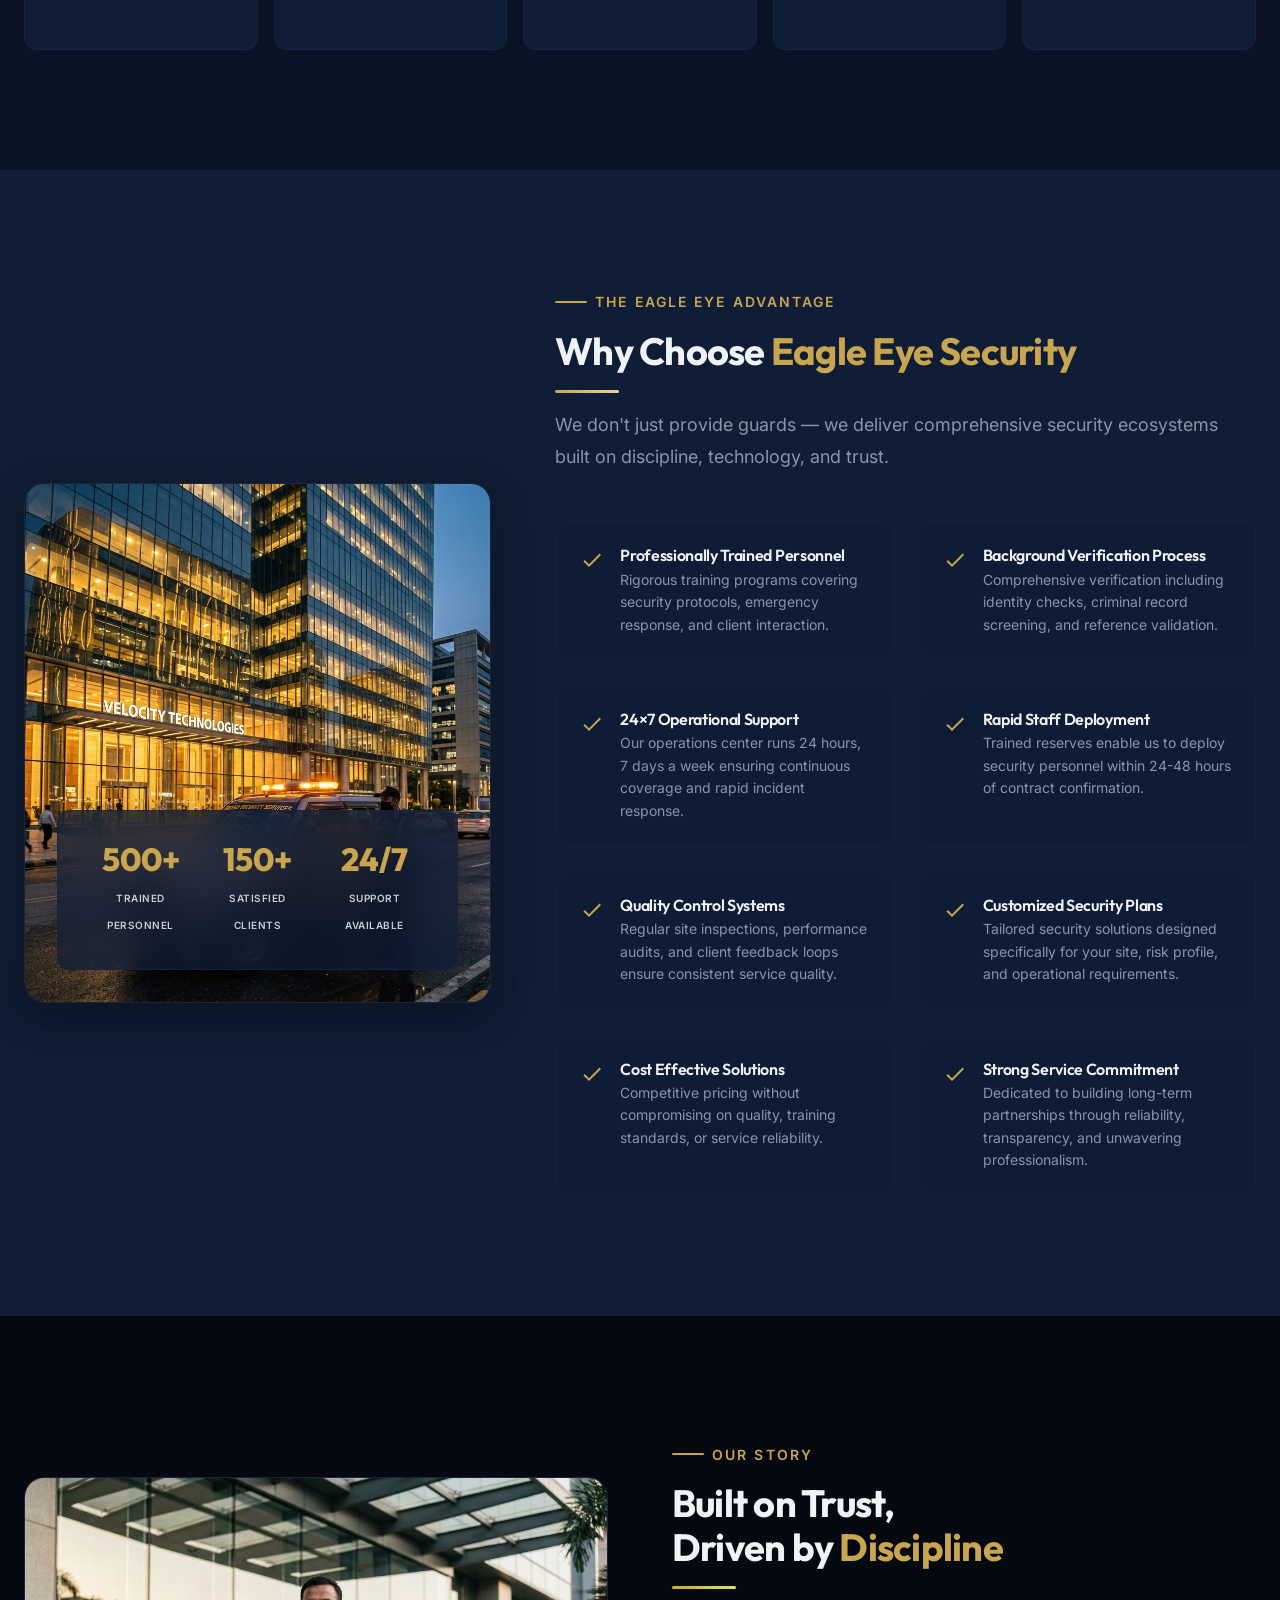
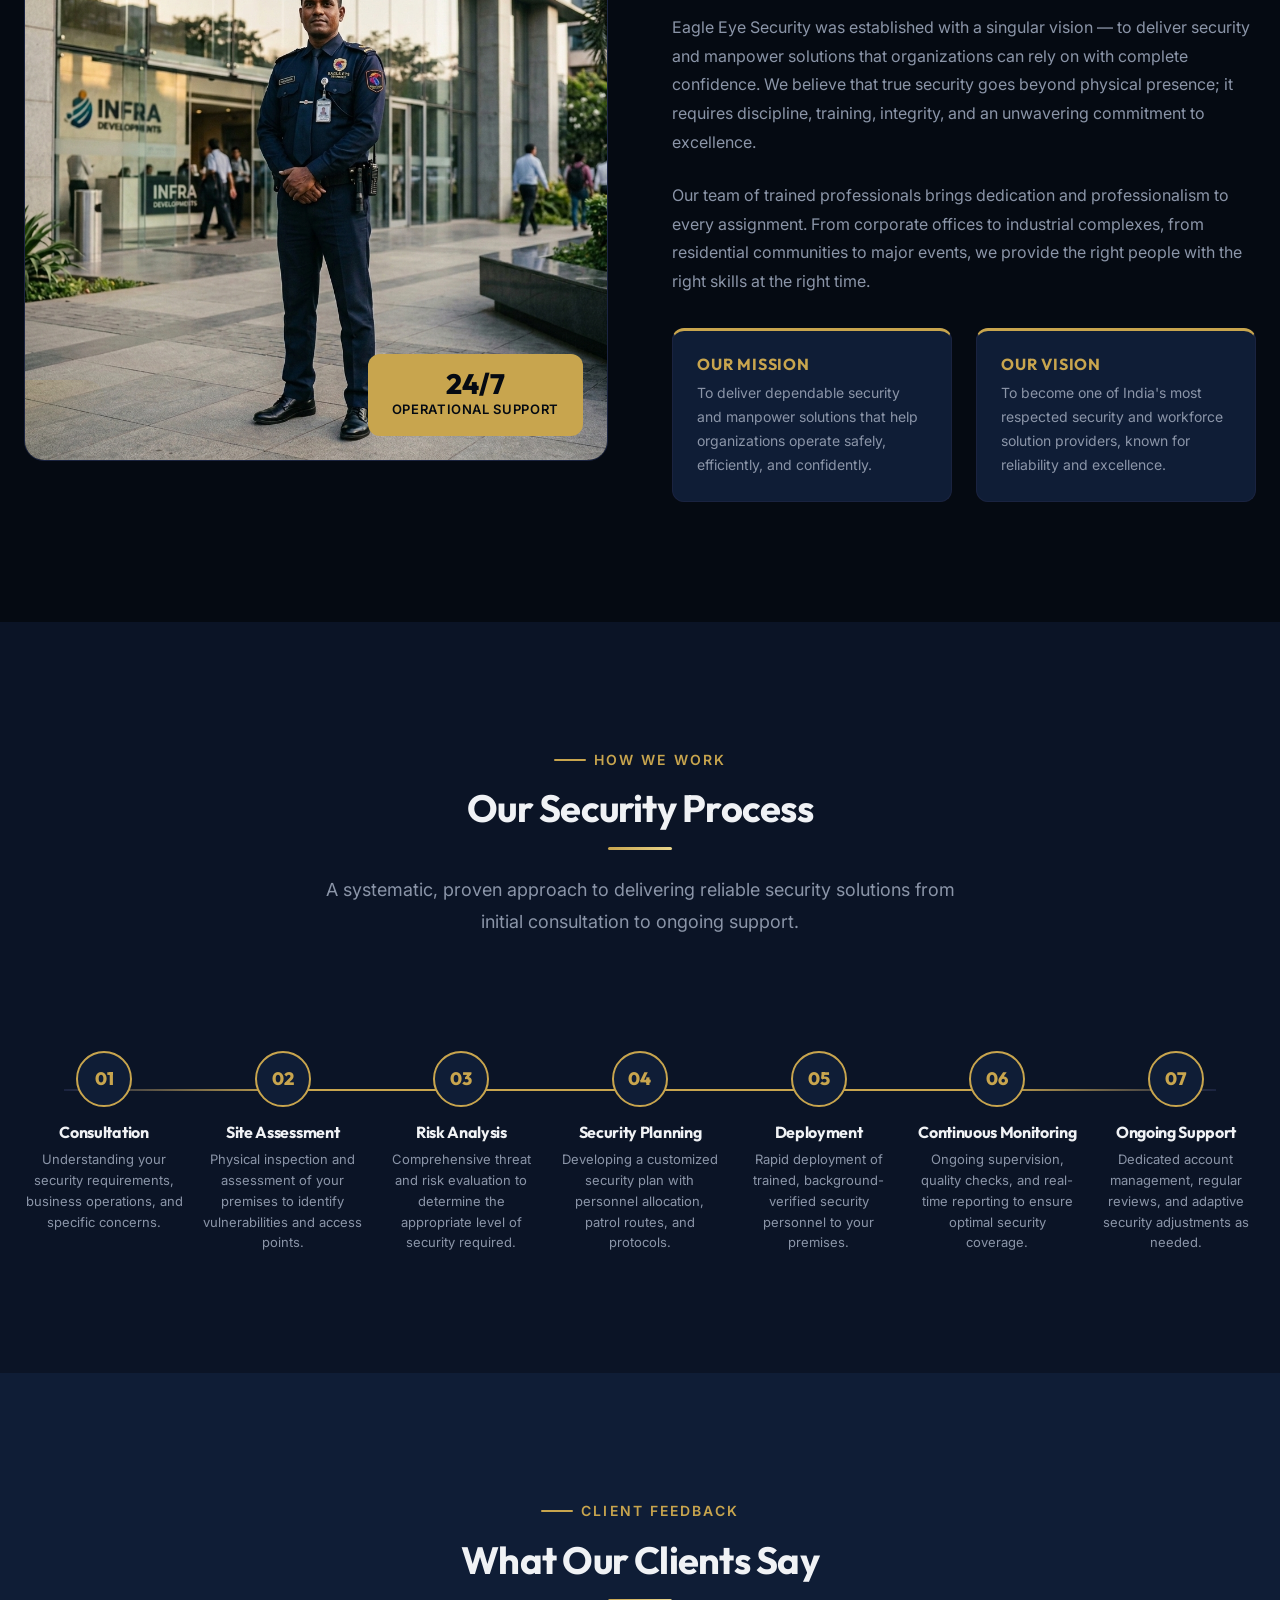
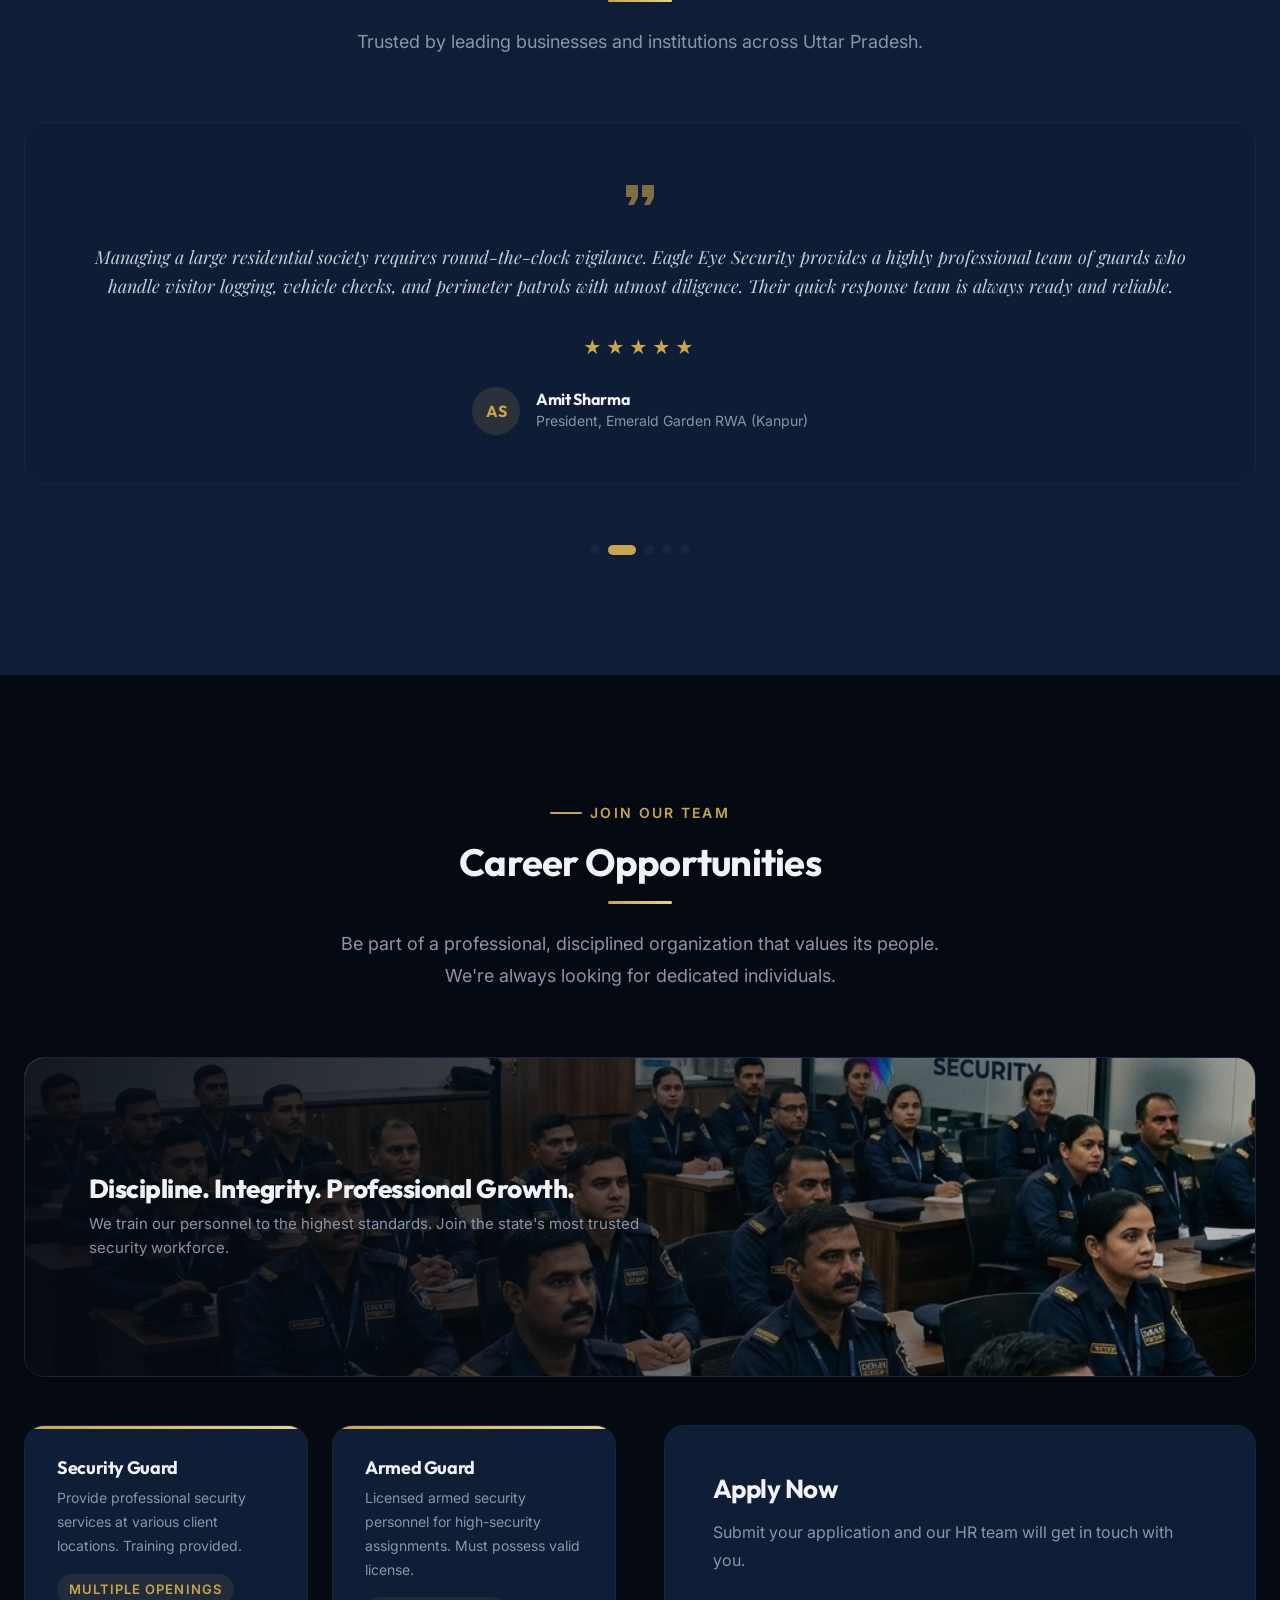
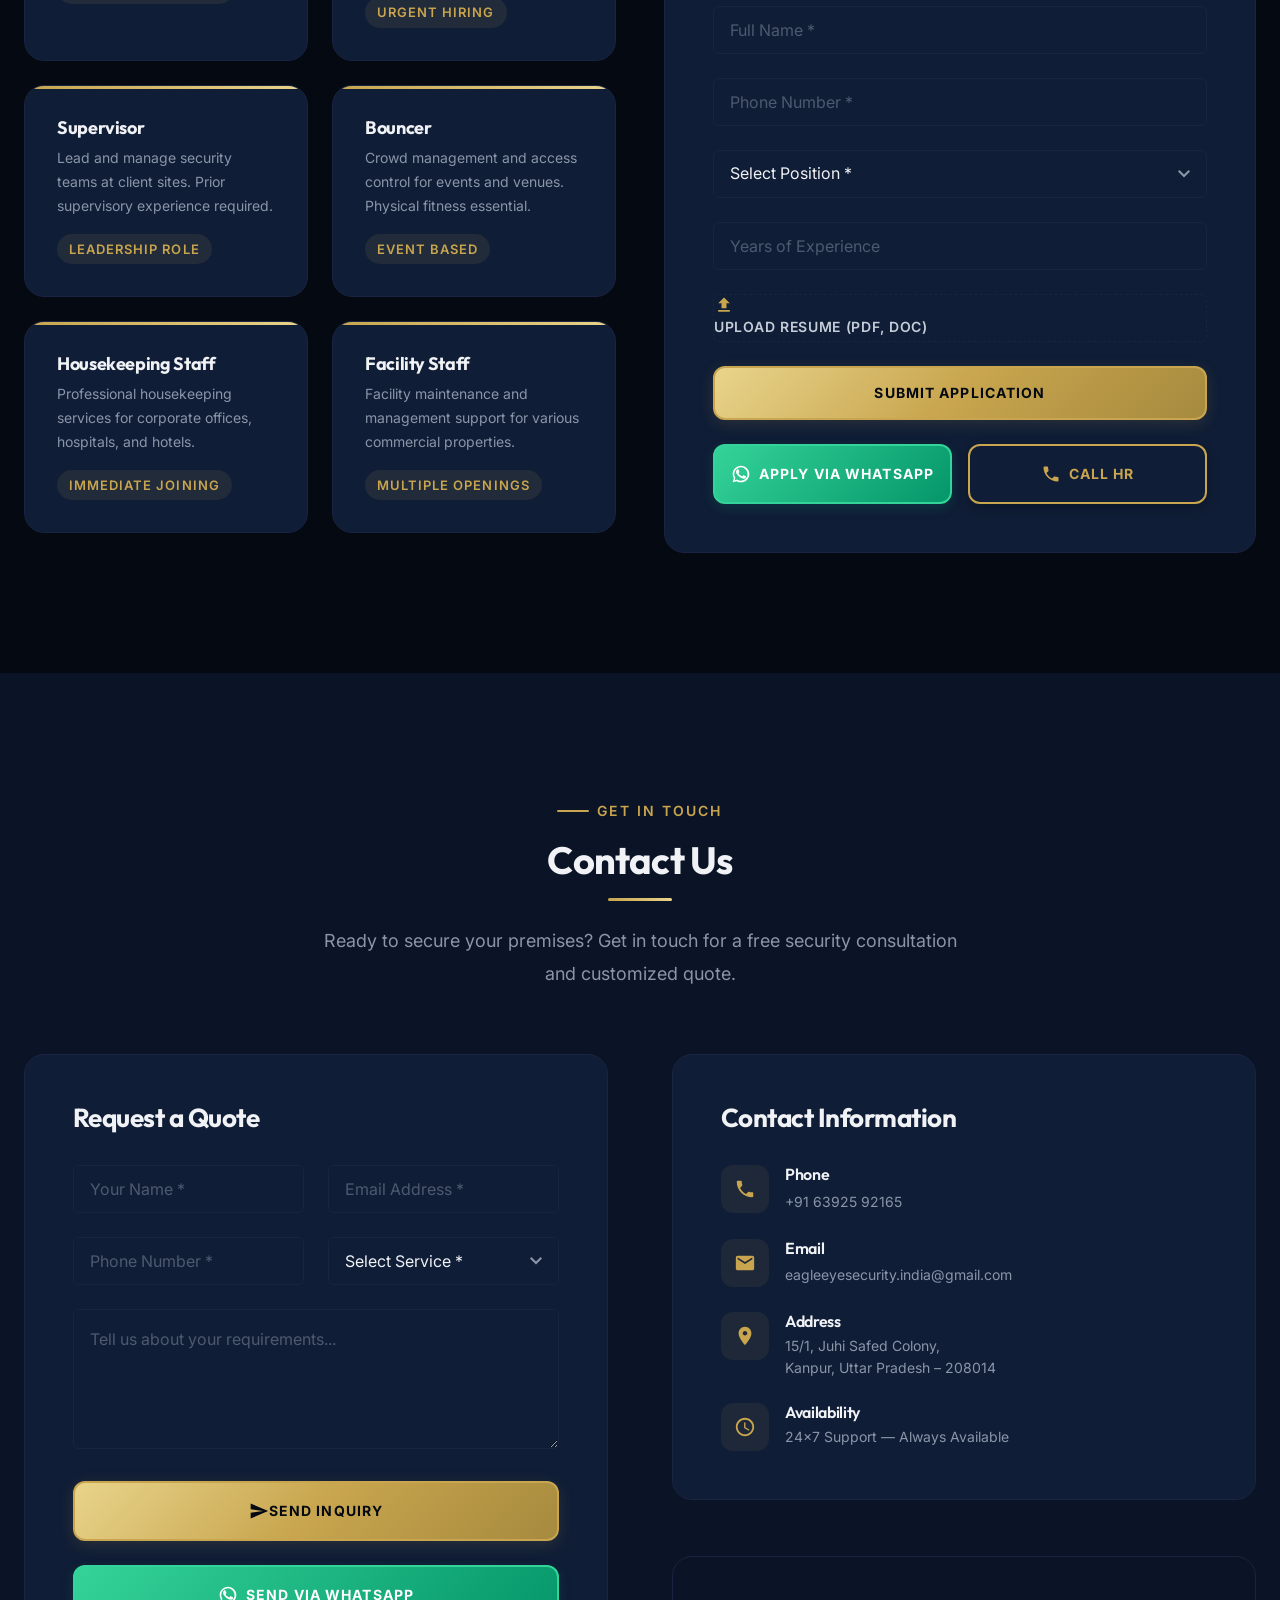
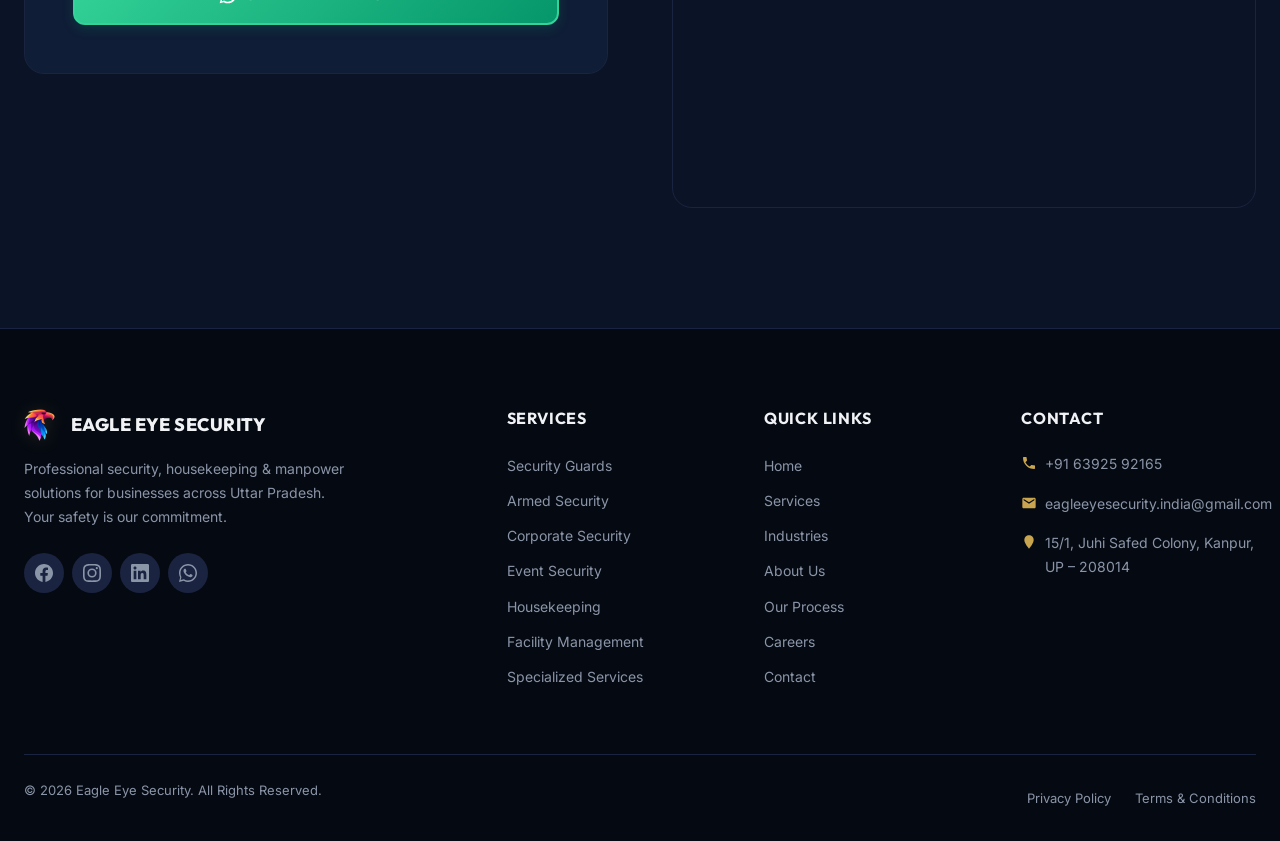
==== commit 01203824: "Optimize hero canvas performance and completely redesign the trust indicators section with dynamic s" ====
--- a/index.html
+++ b/index.html
@@ -416,43 +416,60 @@
     ═══════════════════════════════════════════════════════════════ -->
     <section id="trust" class="section-padding">
         <div class="container">
+            <div class="section-header reveal">
+                <p class="section-eyebrow">Enterprise Grade</p>
+                <h2 class="section-title">Why Businesses Trust Us</h2>
+                <p class="section-subtitle">We combine state-of-the-art training, rigid background screening, and advanced technology to deliver unparalleled protection.</p>
+            </div>
             <div class="trust-grid">
+                <!-- Card 1 -->
                 <div class="trust-card reveal">
+                    <div class="trust-card-number">01</div>
                     <div class="trust-icon">
                         <svg viewBox="0 0 24 24" fill="currentColor"><path d="M16 11c1.66 0 2.99-1.34 2.99-3S17.66 5 16 5c-1.66 0-3 1.34-3 3s1.34 3 3 3zm-8 0c1.66 0 2.99-1.34 2.99-3S9.66 5 8 5C6.34 5 5 6.34 5 8s1.34 3 3 3zm0 2c-2.33 0-7 1.17-7 3.5V19h14v-2.5c0-2.33-4.67-3.5-7-3.5zm8 0c-.29 0-.62.02-.97.05 1.16.84 1.97 1.97 1.97 3.45V19h6v-2.5c0-2.33-4.67-3.5-7-3.5z"/></svg>
                     </div>
                     <h3 class="trust-title">Professional Workforce</h3>
                     <p class="trust-desc">Highly trained, disciplined security and housekeeping personnel ready for immediate deployment.</p>
                 </div>
+                <!-- Card 2 -->
                 <div class="trust-card reveal">
+                    <div class="trust-card-number">02</div>
                     <div class="trust-icon">
                         <svg viewBox="0 0 24 24" fill="currentColor"><path d="M12 2C6.48 2 2 6.48 2 12s4.48 10 10 10 10-4.48 10-10S17.52 2 12 2zm-2 15l-5-5 1.41-1.41L10 14.17l7.59-7.59L19 8l-9 9z"/></svg>
                     </div>
                     <h3 class="trust-title">Client-Focused Approach</h3>
                     <p class="trust-desc">Customized security solutions tailored to your specific business requirements and risk profile.</p>
                 </div>
+                <!-- Card 3 -->
                 <div class="trust-card reveal">
+                    <div class="trust-card-number">03</div>
                     <div class="trust-icon">
                         <svg viewBox="0 0 24 24" fill="currentColor"><path d="M12 1L3 5v6c0 5.55 3.84 10.74 9 12 5.16-1.26 9-6.45 9-12V5l-9-4zm0 10.99h7c-.53 4.12-3.28 7.79-7 8.94V12H5V6.3l7-3.11v8.8z"/></svg>
                     </div>
                     <h3 class="trust-title">Background Verified Staff</h3>
                     <p class="trust-desc">Every team member undergoes thorough background verification and police clearance checks.</p>
                 </div>
+                <!-- Card 4 -->
                 <div class="trust-card reveal">
+                    <div class="trust-card-number">04</div>
                     <div class="trust-icon">
                         <svg viewBox="0 0 24 24" fill="currentColor"><path d="M19 3H5c-1.1 0-2 .9-2 2v14c0 1.1.9 2 2 2h14c1.1 0 2-.9 2-2V5c0-1.1-.9-2-2-2zM9 17H7v-7h2v7zm4 0h-2V7h2v10zm4 0h-2v-4h2v4z"/></svg>
                     </div>
                     <h3 class="trust-title">Quality Assurance</h3>
                     <p class="trust-desc">Rigorous quality control protocols with regular inspections, audits, and performance evaluations.</p>
                 </div>
+                <!-- Card 5 -->
                 <div class="trust-card reveal">
+                    <div class="trust-card-number">05</div>
                     <div class="trust-icon">
                         <svg viewBox="0 0 24 24" fill="currentColor"><path d="M13 2.05v2.02c3.95.49 7 3.85 7 7.93 0 3.73-2.56 6.86-6.02 7.75-.24.06-.49.1-.73.14-.17.03-.34.05-.5.06V22c0 .55-.45 1-1 1s-1-.45-1-1v-2.05C6.53 19.44 3 15.62 3 12c0-4.08 3.05-7.44 7-7.93V2.05C10 1.47 10.45 1 11 1h1c.55 0 1 .47 1 1.05zM12 6c-3.31 0-6 2.69-6 6s2.69 6 6 6 6-2.69 6-6-2.69-6-6-6z"/></svg>
                     </div>
                     <h3 class="trust-title">Rapid Deployment</h3>
                     <p class="trust-desc">Quick mobilization of security teams with trained reserves ready for emergency deployment.</p>
                 </div>
+                <!-- Card 6 -->
                 <div class="trust-card reveal">
+                    <div class="trust-card-number">06</div>
                     <div class="trust-icon">
                         <svg viewBox="0 0 24 24" fill="currentColor"><path d="M20 2H4c-1.1 0-1.99.9-1.99 2L2 22l4-4h14c1.1 0 2-.9 2-2V4c0-1.1-.9-2-2-2zm-7 12h-2v-2h2v2zm0-4h-2V6h2v4z"/></svg>
                     </div>
--- a/css/style.css
+++ b/css/style.css
@@ -967,55 +967,120 @@
 #trust {
   background-color: var(--navy);
   position: relative;
+  overflow: hidden;
+}
+
+#trust::before {
+  content: '';
+  position: absolute;
+  top: 0;
+  left: 0;
+  width: 100%;
+  height: 100%;
+  background: radial-gradient(
+    600px circle at var(--mouse-x, -999px) var(--mouse-y, -999px),
+    rgba(200, 165, 78, 0.06),
+    transparent 80%
+  );
+  pointer-events: none;
+  z-index: 1;
+  transition: opacity 0.5s ease;
 }
 
 .trust-grid {
   display: grid;
   grid-template-columns: repeat(3, 1fr);
   gap: var(--sp-4);
+  position: relative;
+  z-index: 2;
 }
 
 /* Glassmorphism card */
 .trust-card {
-  background: var(--glass-bg);
+  background: rgba(15, 29, 54, 0.45);
   backdrop-filter: blur(16px);
   -webkit-backdrop-filter: blur(16px);
-  border: 1px solid var(--glass-border);
+  border: 1px solid rgba(26, 35, 64, 0.6);
   border-radius: var(--radius-lg);
-  padding: var(--sp-5);
+  padding: 40px var(--sp-4) var(--sp-5);
+  position: relative;
+  overflow: hidden;
   text-align: center;
-  transition:
-    transform var(--duration-normal) var(--ease-smooth),
-    border-color var(--duration-normal) var(--ease-smooth),
-    box-shadow var(--duration-normal) var(--ease-smooth);
+  z-index: 2;
+  transition: all var(--duration-normal) var(--ease-smooth);
+}
+
+.trust-card::before {
+  content: '';
+  position: absolute;
+  top: 0;
+  left: 0;
+  width: 100%;
+  height: 3px;
+  background: linear-gradient(90deg, transparent, rgba(200, 165, 78, 0.4), transparent);
+  opacity: 0;
+  transition: opacity var(--duration-normal) var(--ease-smooth);
+}
+
+.trust-card-number {
+  position: absolute;
+  top: 20px;
+  right: 24px;
+  font-family: var(--font-heading);
+  font-size: var(--fs-body);
+  font-weight: 800;
+  color: rgba(200, 165, 78, 0.07);
+  letter-spacing: 0.05em;
+  transition: color var(--duration-normal) var(--ease-smooth);
 }
 
 .trust-card:hover {
-  transform: translateY(-4px);
-  border-color: rgba(200, 165, 78, 0.3);
-  box-shadow: 0 12px 40px rgba(200, 165, 78, 0.08);
-}
-
-.trust-card .icon {
+  transform: translateY(-8px);
+  border-color: rgba(200, 165, 78, 0.25);
+  background: rgba(15, 29, 54, 0.7);
+  box-shadow: 0 16px 48px rgba(5, 10, 18, 0.5), 0 0 32px rgba(200, 165, 78, 0.05);
+}
+
+.trust-card:hover::before {
+  opacity: 1;
+}
+
+.trust-card:hover .trust-card-number {
+  color: rgba(200, 165, 78, 0.2);
+}
+
+.trust-card:hover .trust-icon {
+  background: rgba(200, 165, 78, 0.18);
+  transform: translateY(-4px) scale(1.05);
+  box-shadow: 0 8px 20px rgba(200, 165, 78, 0.15);
+}
+
+.trust-icon {
   display: inline-flex;
   align-items: center;
   justify-content: center;
-  width: 64px;
-  height: 64px;
+  width: 72px;
+  height: 72px;
   border-radius: var(--radius-full);
-  background: rgba(200, 165, 78, 0.1);
-  color: var(--gold);
-  font-size: 28px;
-  margin-bottom: var(--sp-3);
-}
-
-.trust-card h3 {
+  background: rgba(200, 165, 78, 0.08);
+  color: var(--gold);
+  margin: 0 auto var(--sp-4);
+  border: 1px solid rgba(200, 165, 78, 0.15);
+  transition: all var(--duration-normal) var(--ease-smooth);
+}
+
+.trust-icon svg {
+  width: 30px;
+  height: 30px;
+}
+
+.trust-title {
   font-size: var(--fs-h5);
   color: var(--white);
   margin-bottom: var(--sp-1);
 }
 
-.trust-card p {
+.trust-desc {
   font-size: var(--fs-body-sm);
   color: var(--silver);
   line-height: 1.7;
@@ -3296,35 +3361,7 @@
   line-height: 1.8;
 }
 
-/* ── Trust card icons ───────────────────────────────────────────────────────── */
-.trust-icon {
-  display: inline-flex;
-  align-items: center;
-  justify-content: center;
-  width: 64px;
-  height: 64px;
-  border-radius: var(--radius-full);
-  background: rgba(200, 165, 78, 0.1);
-  color: var(--gold);
-  margin: 0 auto var(--sp-3);
-}
-
-.trust-icon svg {
-  width: 28px;
-  height: 28px;
-}
-
-.trust-title {
-  font-size: var(--fs-h5);
-  color: var(--white);
-  margin-bottom: var(--sp-1);
-}
-
-.trust-desc {
-  font-size: var(--fs-body-sm);
-  color: var(--silver);
-  line-height: 1.7;
-}
+/* ── Trust card styles (optimized & integrated above) ────────────────────────── */
 
 /* ── Service card bridge ────────────────────────────────────────────────────── */
 .service-icon {
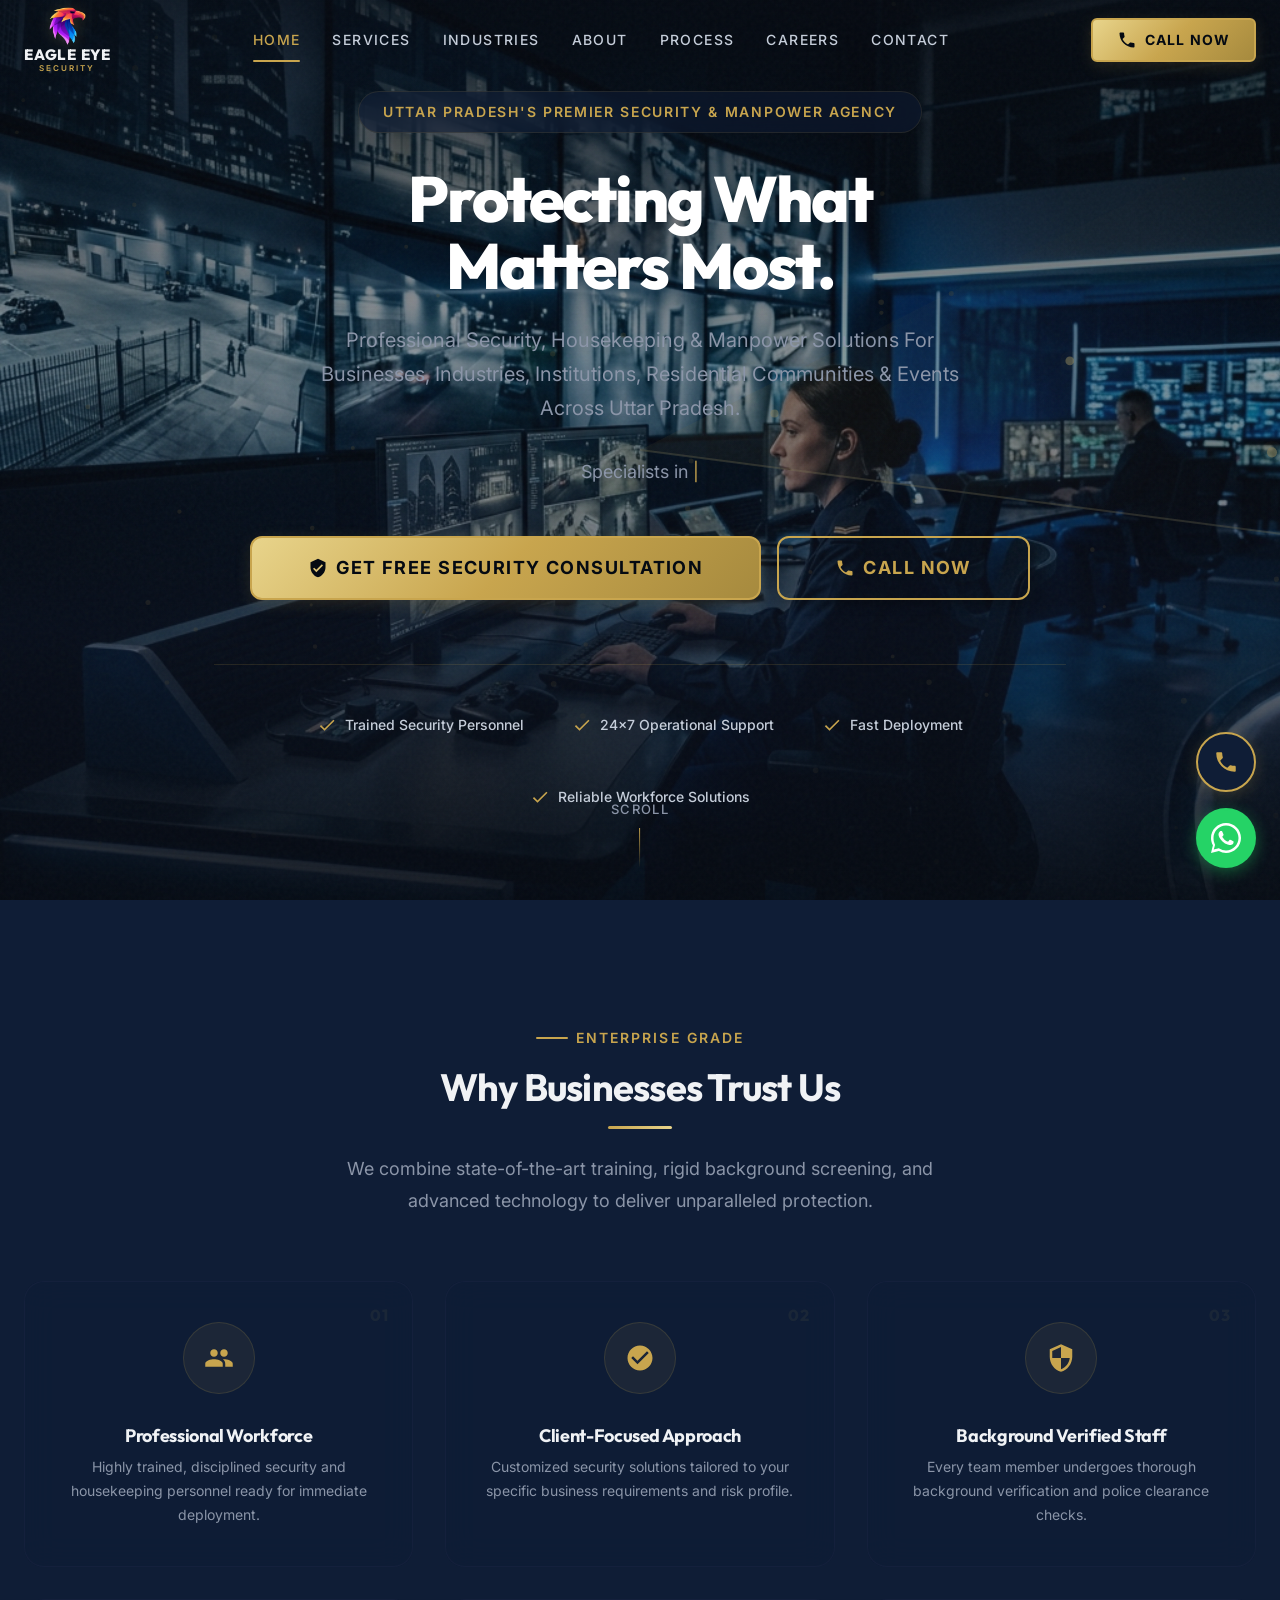
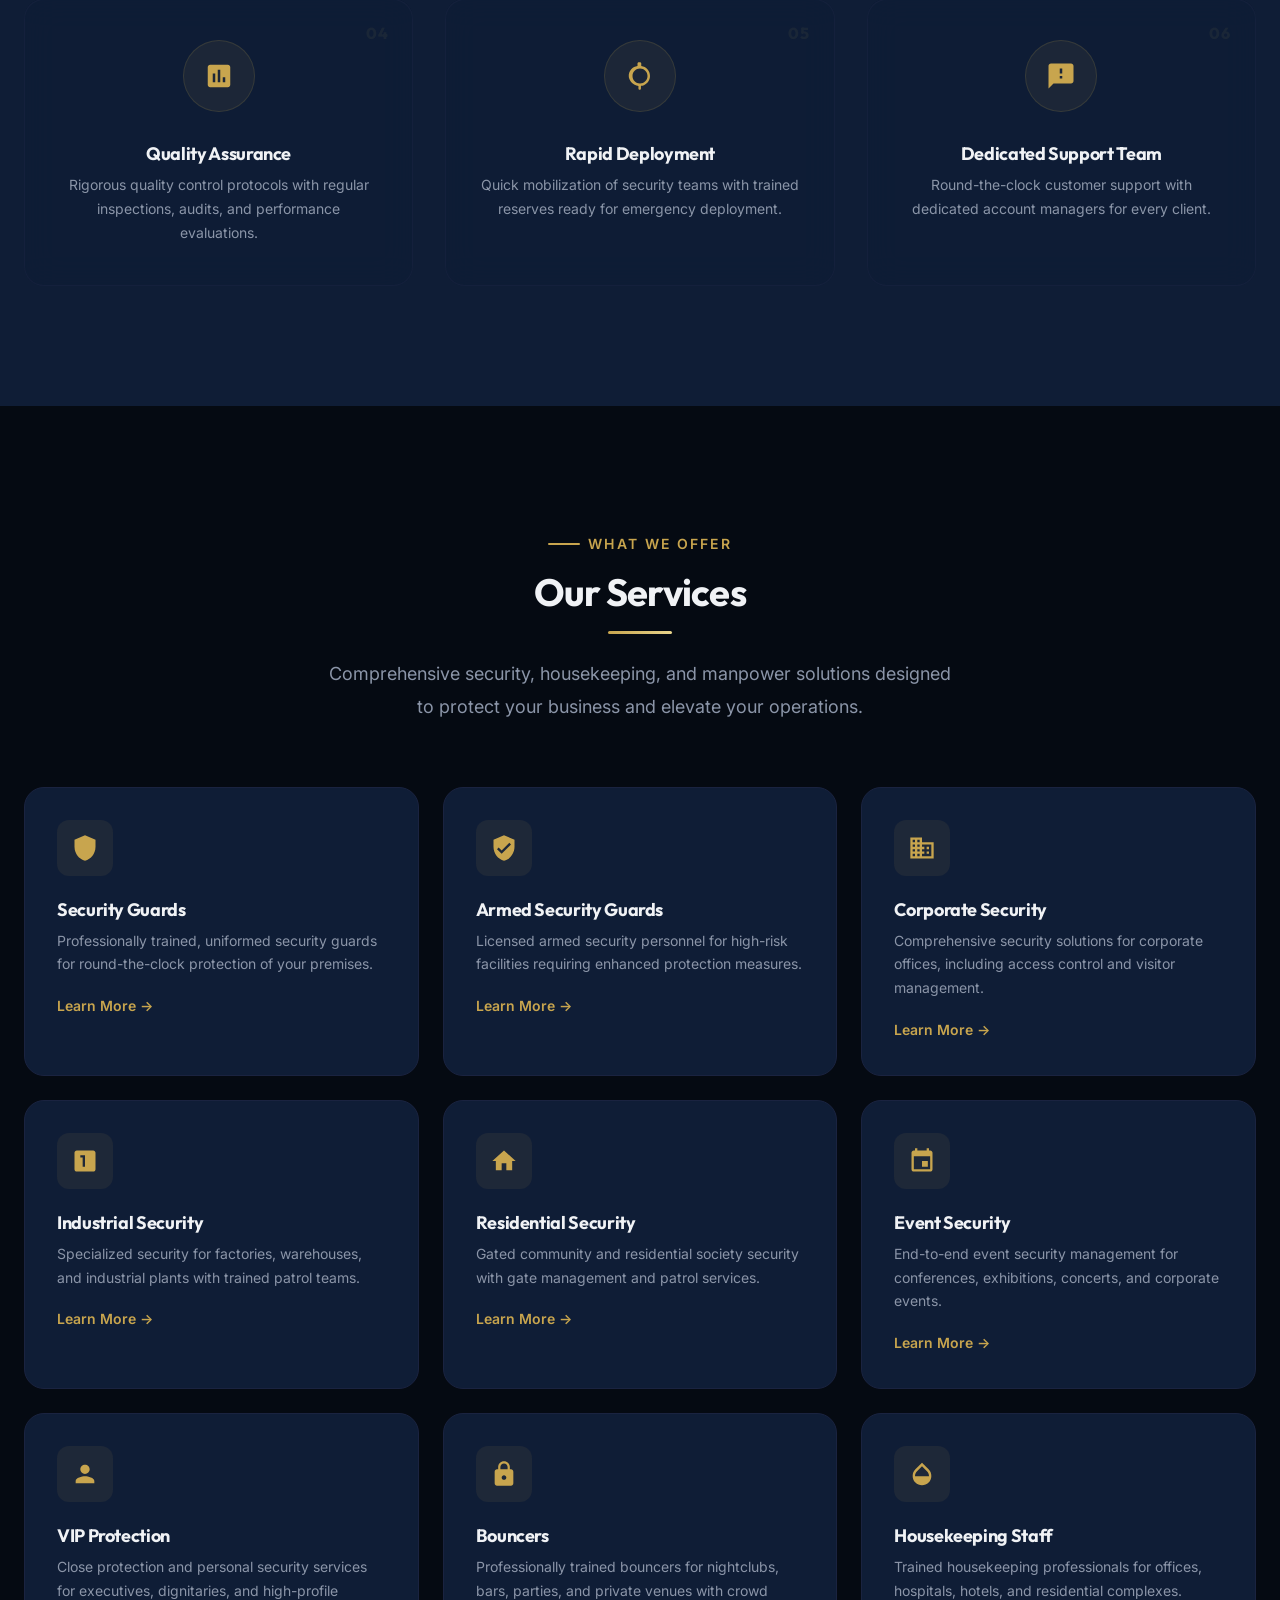
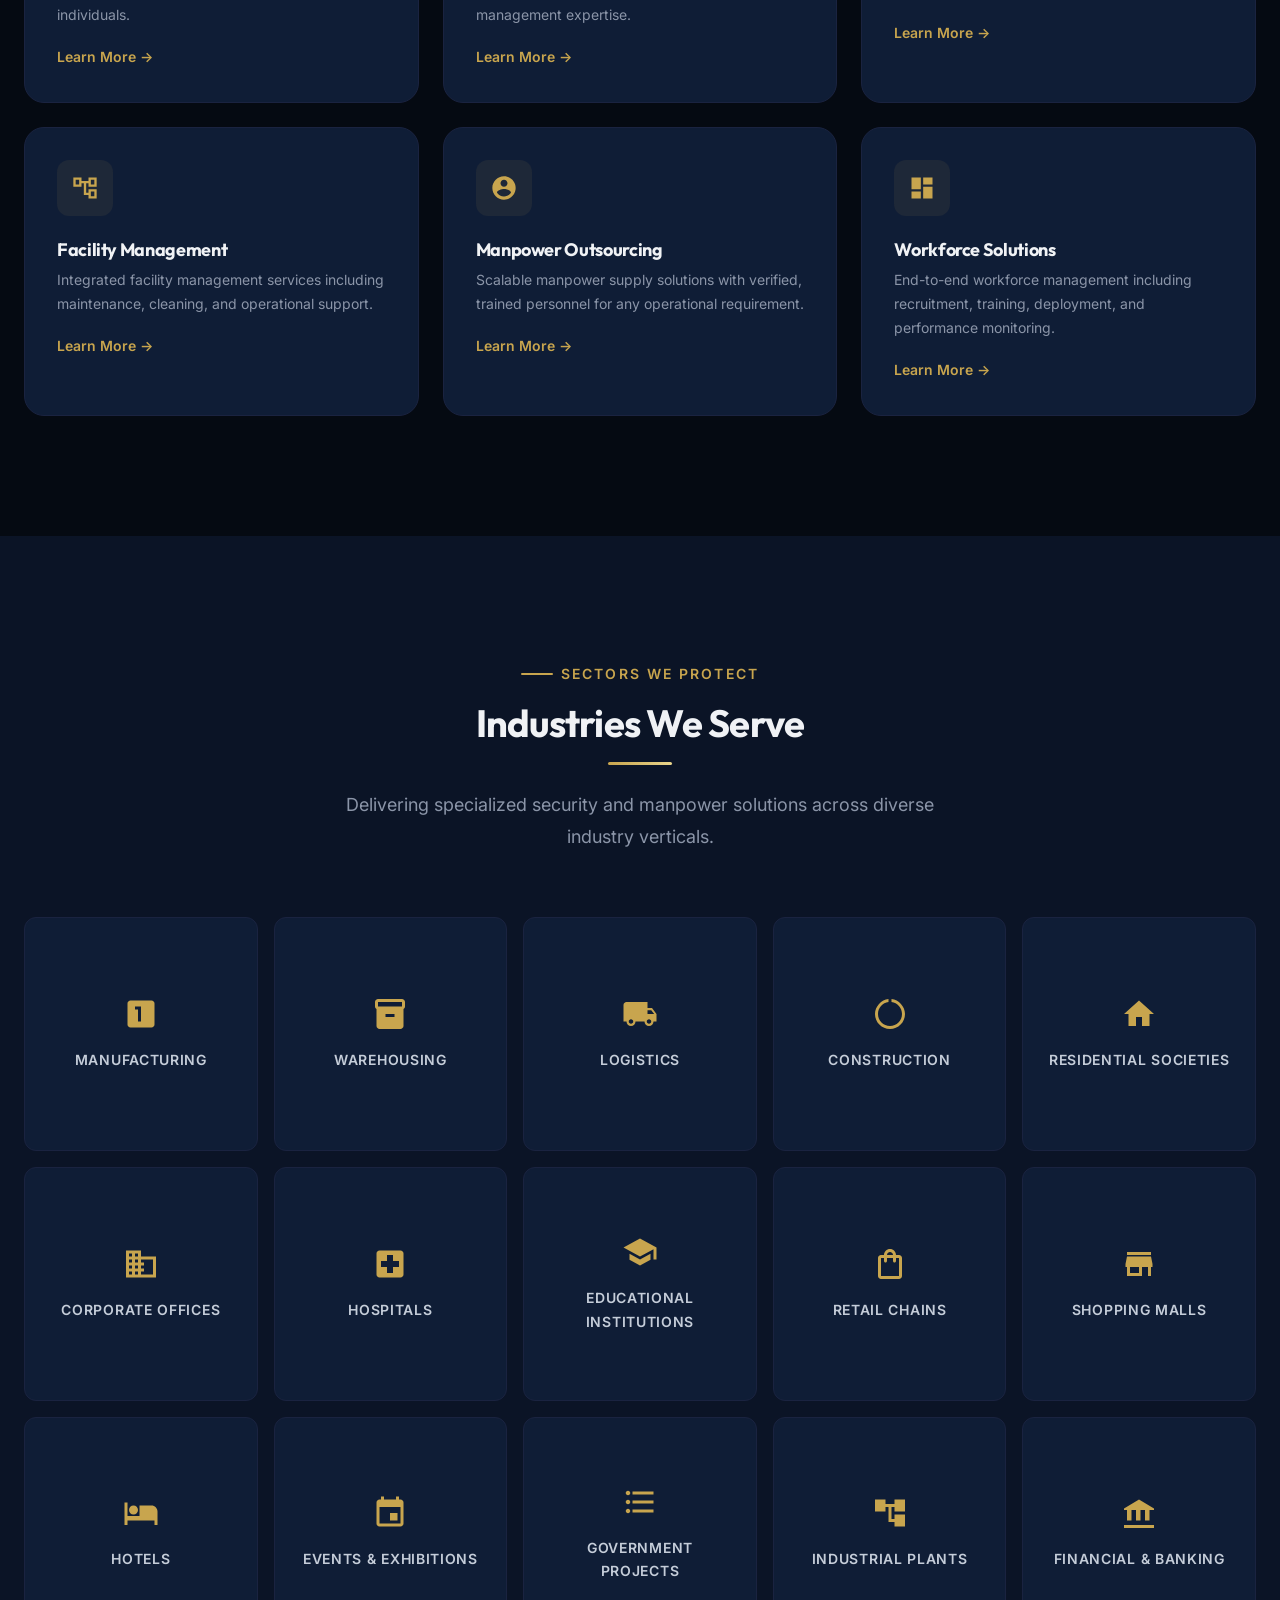
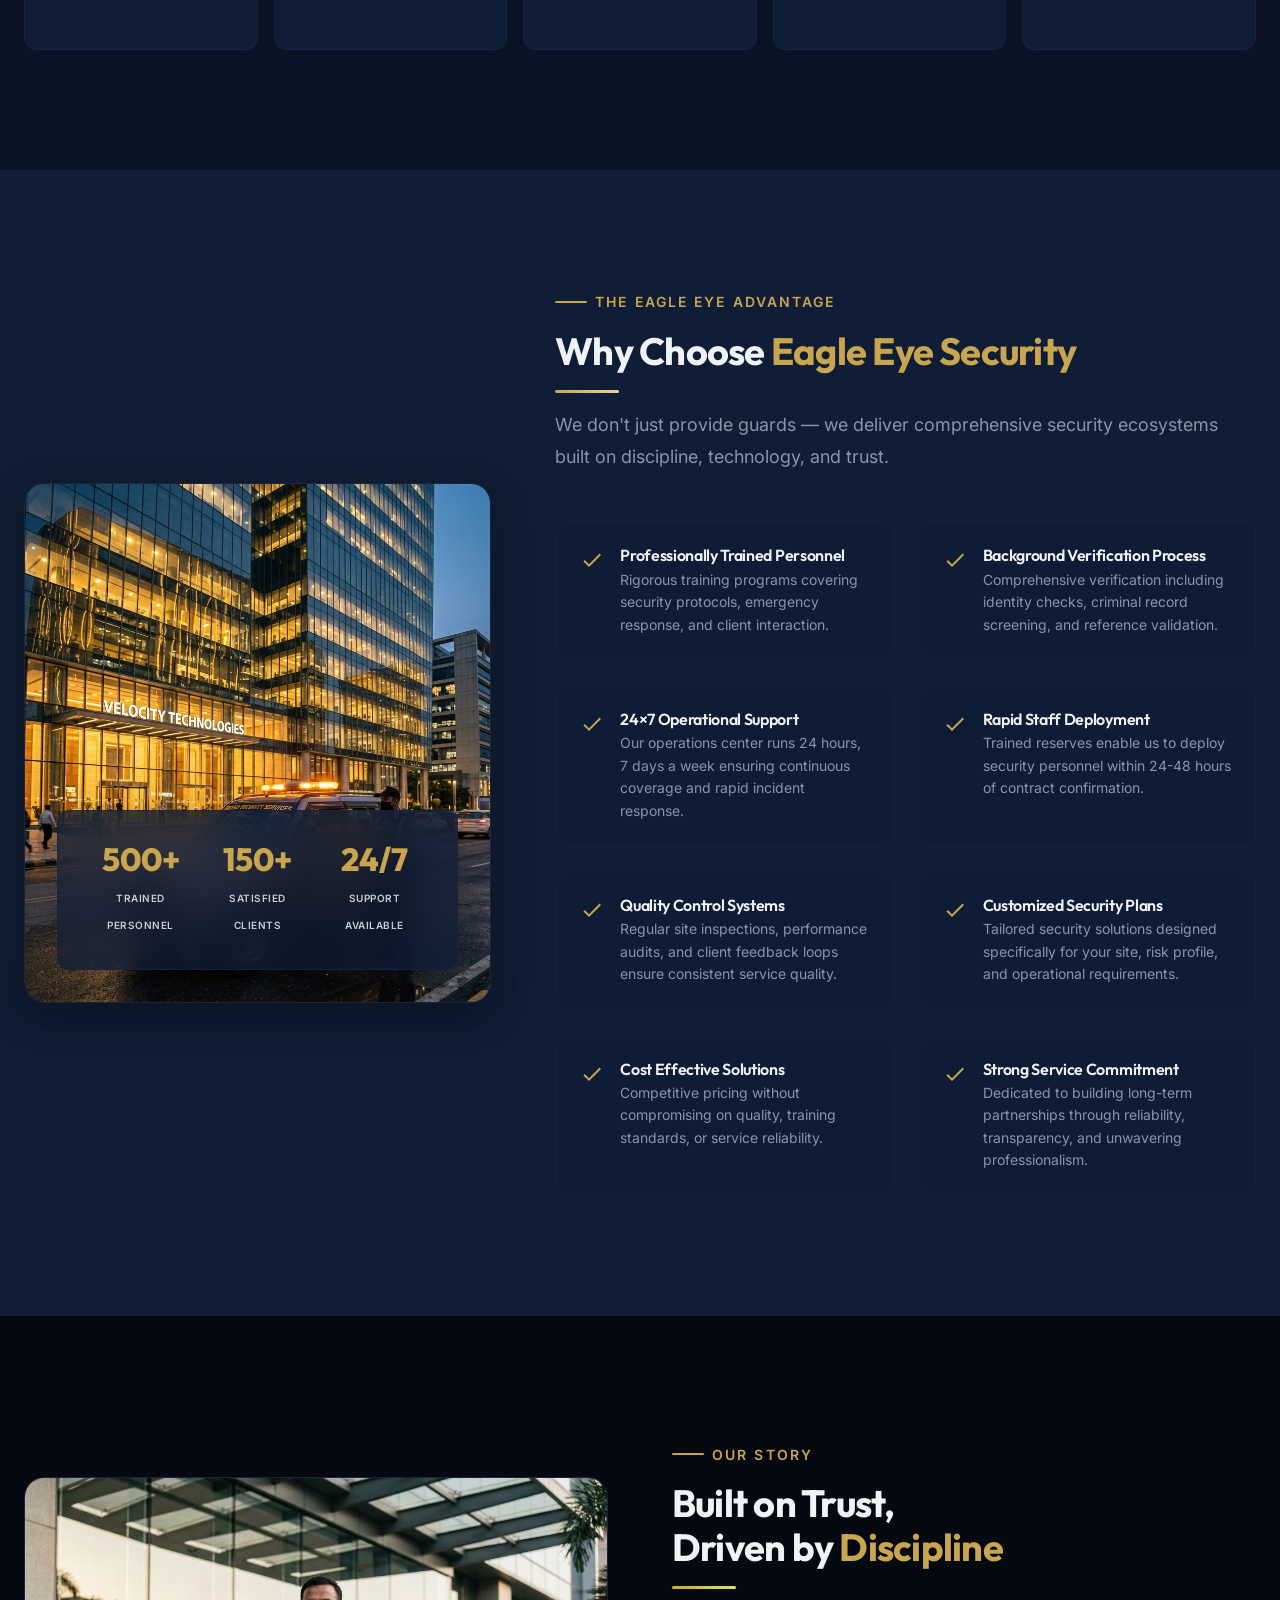
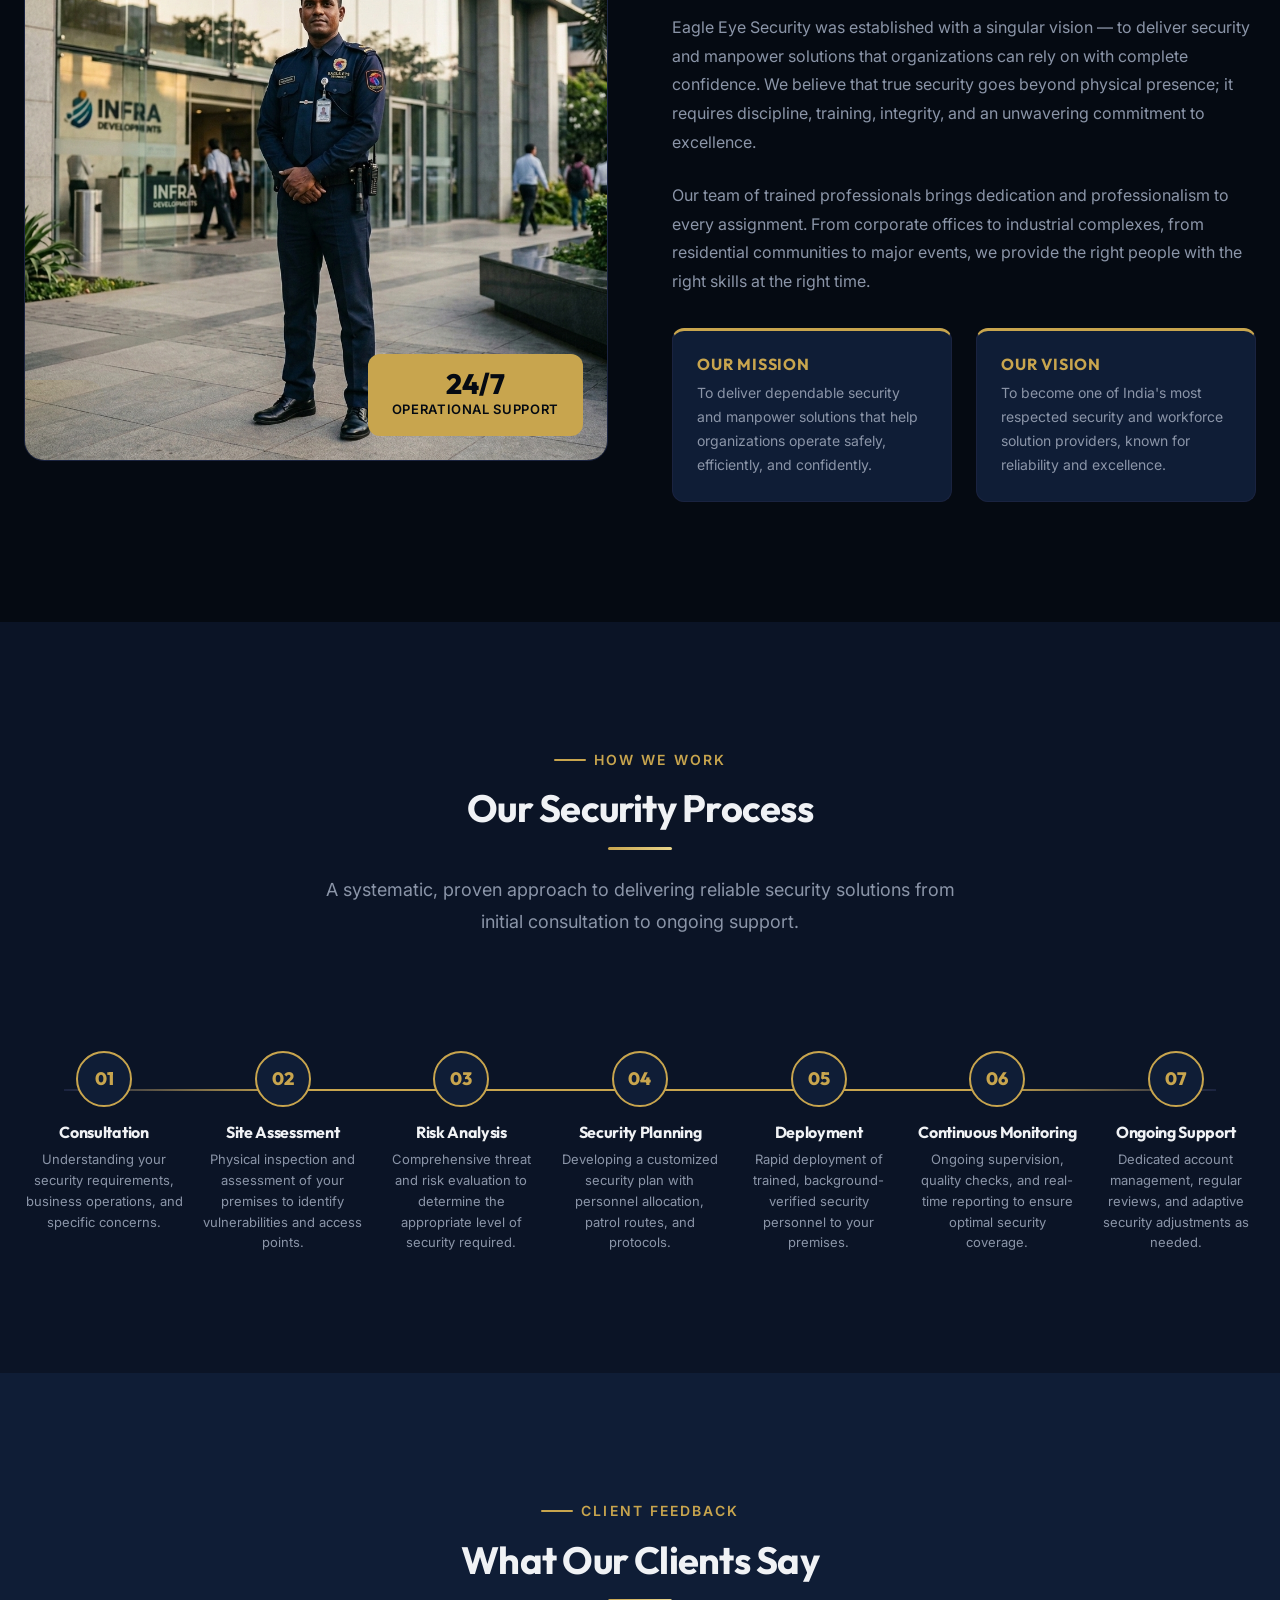
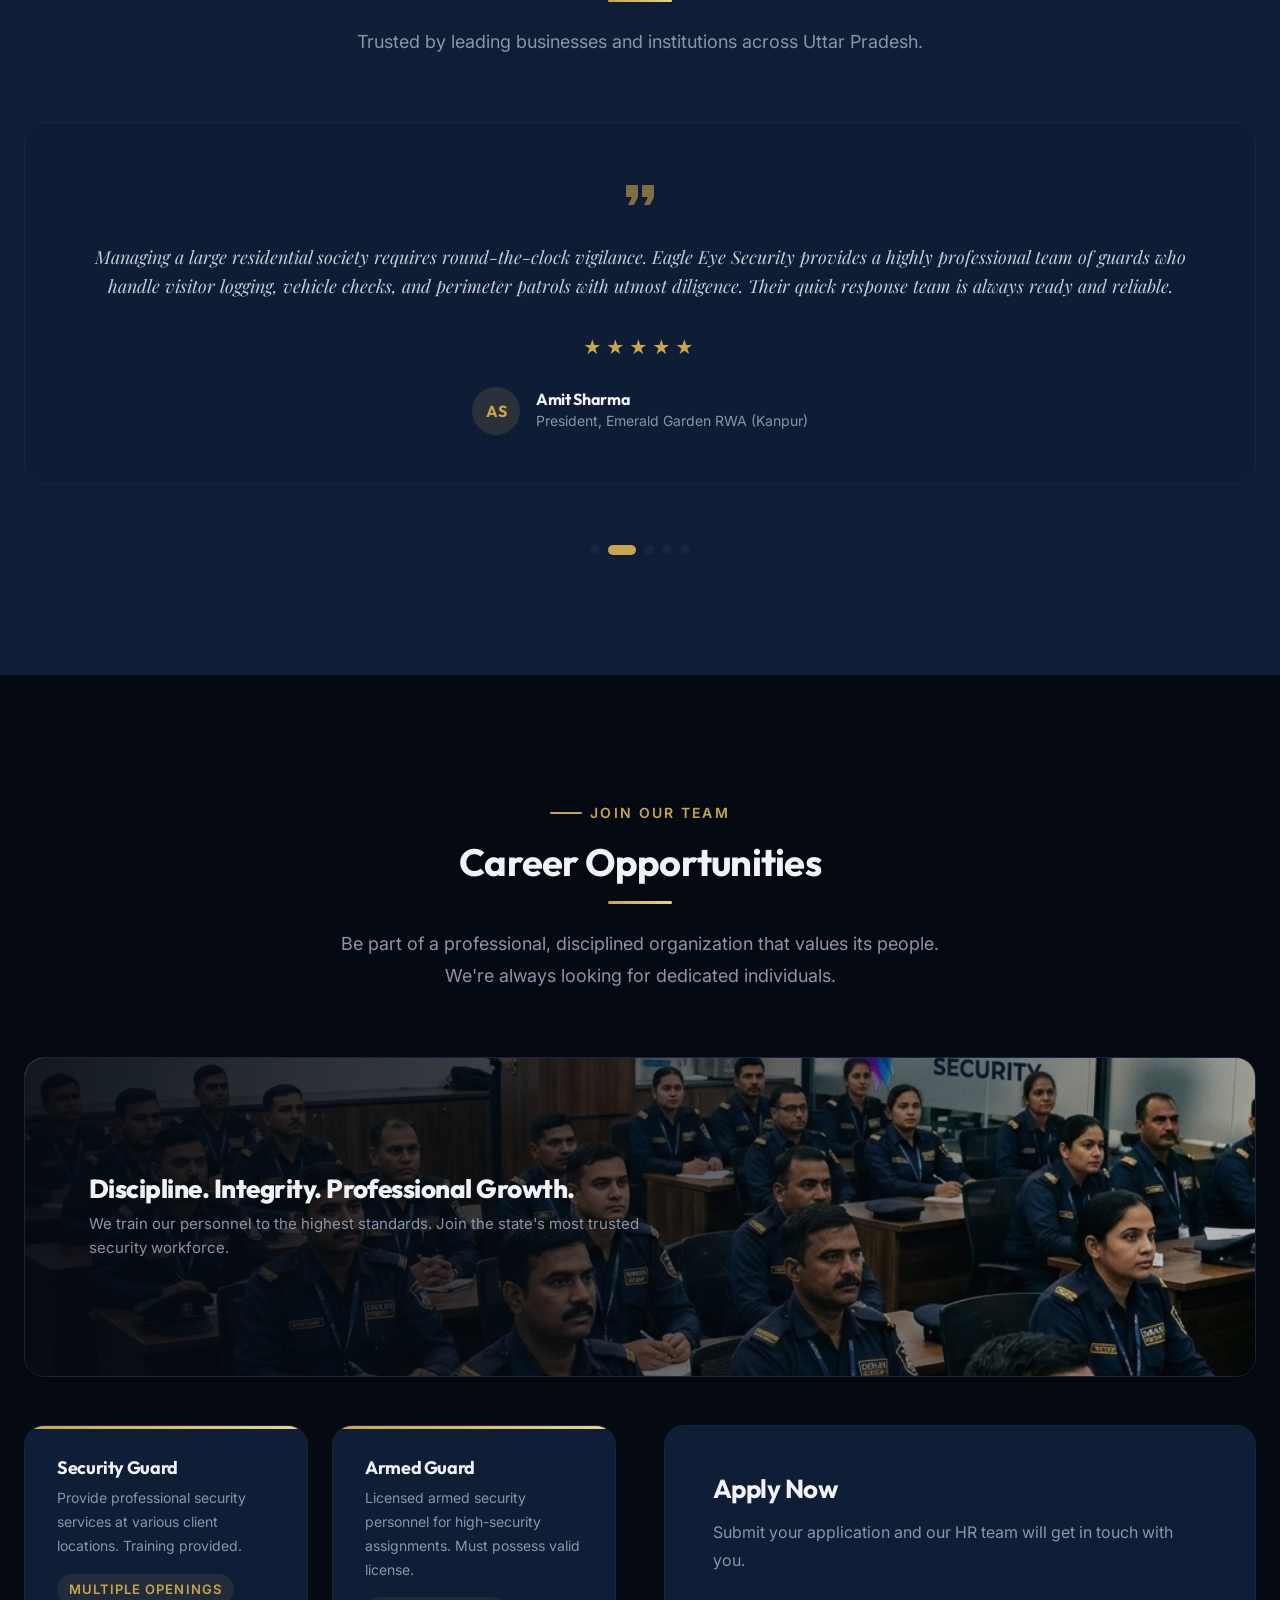
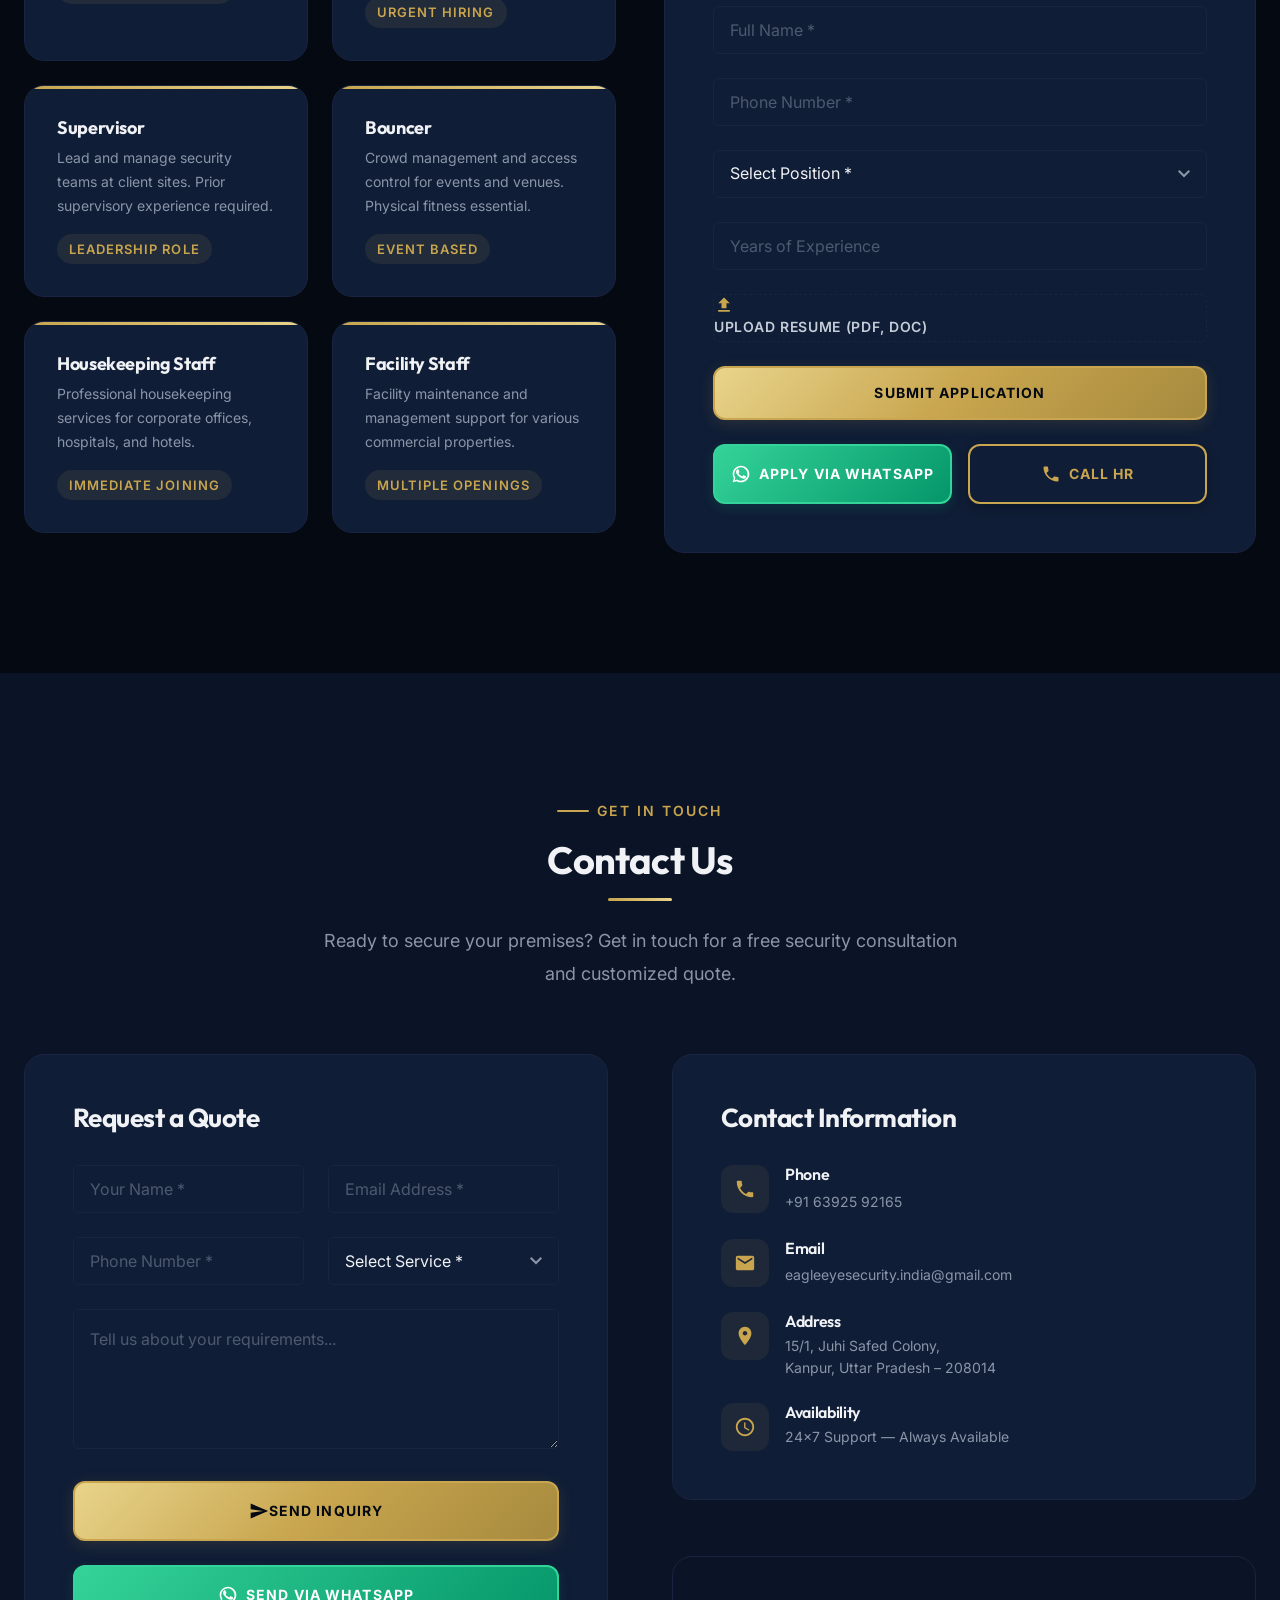
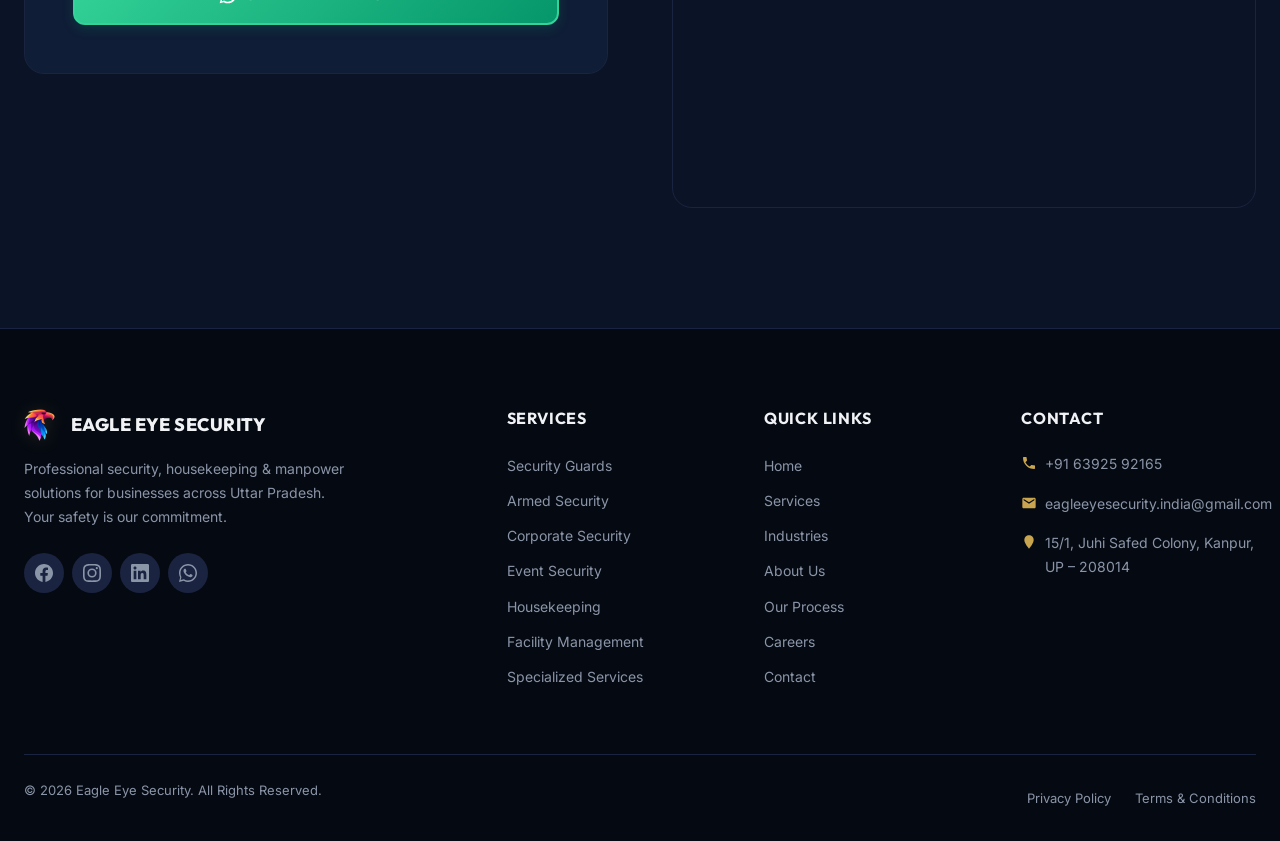
==== commit 2dacab7b: "Add floating round call button (phone-float) stacked between WhatsApp and back-to-top buttons on des" ====
--- a/index.html
+++ b/index.html
@@ -1284,6 +1284,11 @@
         <svg viewBox="0 0 24 24" fill="currentColor" width="30" height="30"><path d="M17.472 14.382c-.297-.149-1.758-.867-2.03-.967-.273-.099-.471-.148-.67.15-.197.297-.767.966-.94 1.164-.173.199-.347.223-.644.075-.297-.15-1.255-.463-2.39-1.475-.883-.788-1.48-1.761-1.653-2.059-.173-.297-.018-.458.13-.606.134-.133.298-.347.446-.52.149-.174.198-.298.298-.497.099-.198.05-.371-.025-.52-.075-.149-.669-1.612-.916-2.207-.242-.579-.487-.5-.669-.51-.173-.008-.371-.01-.57-.01-.198 0-.52.074-.792.372-.272.297-1.04 1.016-1.04 2.479 0 1.462 1.065 2.875 1.213 3.074.149.198 2.096 3.2 5.077 4.487.709.306 1.262.489 1.694.625.712.227 1.36.195 1.871.118.571-.085 1.758-.719 2.006-1.413.248-.694.248-1.289.173-1.413-.074-.124-.272-.198-.57-.347z"/><path d="M12 0C5.373 0 0 5.373 0 12c0 2.127.555 4.126 1.527 5.86L0 24l6.306-1.654A11.953 11.953 0 0012 24c6.627 0 12-5.373 12-12S18.627 0 12 0zm0 22a9.96 9.96 0 01-5.392-1.586l-.386-.23-4.005 1.05 1.07-3.906-.252-.4A9.96 9.96 0 012 12C2 6.477 6.477 2 12 2s10 4.477 10 10-4.477 10-10 10z"/></svg>
     </a>
 
+    <!-- Floating Call Button -->
+    <a href="tel:+916392592165" class="phone-float" id="phone-float" aria-label="Call Us Now">
+        <svg viewBox="0 0 24 24" fill="currentColor" width="26" height="26"><path d="M6.62 10.79c1.44 2.83 3.76 5.14 6.59 6.59l2.2-2.2c.27-.27.67-.36 1.02-.24 1.12.37 2.33.57 3.57.57.55 0 1 .45 1 1V20c0 .55-.45 1-1 1-9.39 0-17-7.61-17-17 0-.55.45-1 1-1h3.5c.55 0 1 .45 1 1 0 1.25.2 2.45.57 3.57.11.35.03.74-.25 1.02l-2.2 2.2z"/></svg>
+    </a>
+
     <!-- Mobile Call Bar -->
     <div class="call-float" id="call-float">
         <a href="tel:+916392592165">
--- a/css/style.css
+++ b/css/style.css
@@ -2057,8 +2057,8 @@
 /* Back to top button */
 .back-to-top {
   position: fixed;
-  bottom: var(--sp-10);
-  right: var(--sp-3);
+  bottom: 184px;
+  right: 30px;
   width: 48px;
   height: 48px;
   display: flex;
@@ -2136,6 +2136,42 @@
   0%   { box-shadow: 0 4px 16px rgba(37, 211, 102, 0.4), 0 0 0 0 rgba(37, 211, 102, 0.4); }
   70%  { box-shadow: 0 4px 16px rgba(37, 211, 102, 0.4), 0 0 0 16px rgba(37, 211, 102, 0); }
   100% { box-shadow: 0 4px 16px rgba(37, 211, 102, 0.4), 0 0 0 0 rgba(37, 211, 102, 0); }
+}
+
+/* Phone floating button */
+.phone-float {
+  position: fixed;
+  bottom: 108px;
+  right: var(--sp-3);
+  width: 60px;
+  height: 60px;
+  display: flex;
+  align-items: center;
+  justify-content: center;
+  border-radius: var(--radius-full);
+  background: var(--navy);
+  border: 2px solid var(--gold);
+  color: var(--gold);
+  font-size: 24px;
+  box-shadow: 0 4px 16px rgba(200, 165, 78, 0.2);
+  z-index: var(--z-float);
+  cursor: pointer;
+  text-decoration: none;
+  transition: all var(--duration-fast) var(--ease-smooth);
+}
+
+.phone-float:hover {
+  background: var(--gold);
+  color: var(--deep-black);
+  transform: scale(1.08) translateY(-2px);
+  box-shadow: 0 6px 20px rgba(200, 165, 78, 0.35);
+}
+
+/* On mobile, we hide the round floating phone button since the full-width call bar is active */
+@media (max-width: 768px) {
+  .phone-float {
+    display: none !important;
+  }
 }
 
 /* Mobile call bar — hidden on desktop */
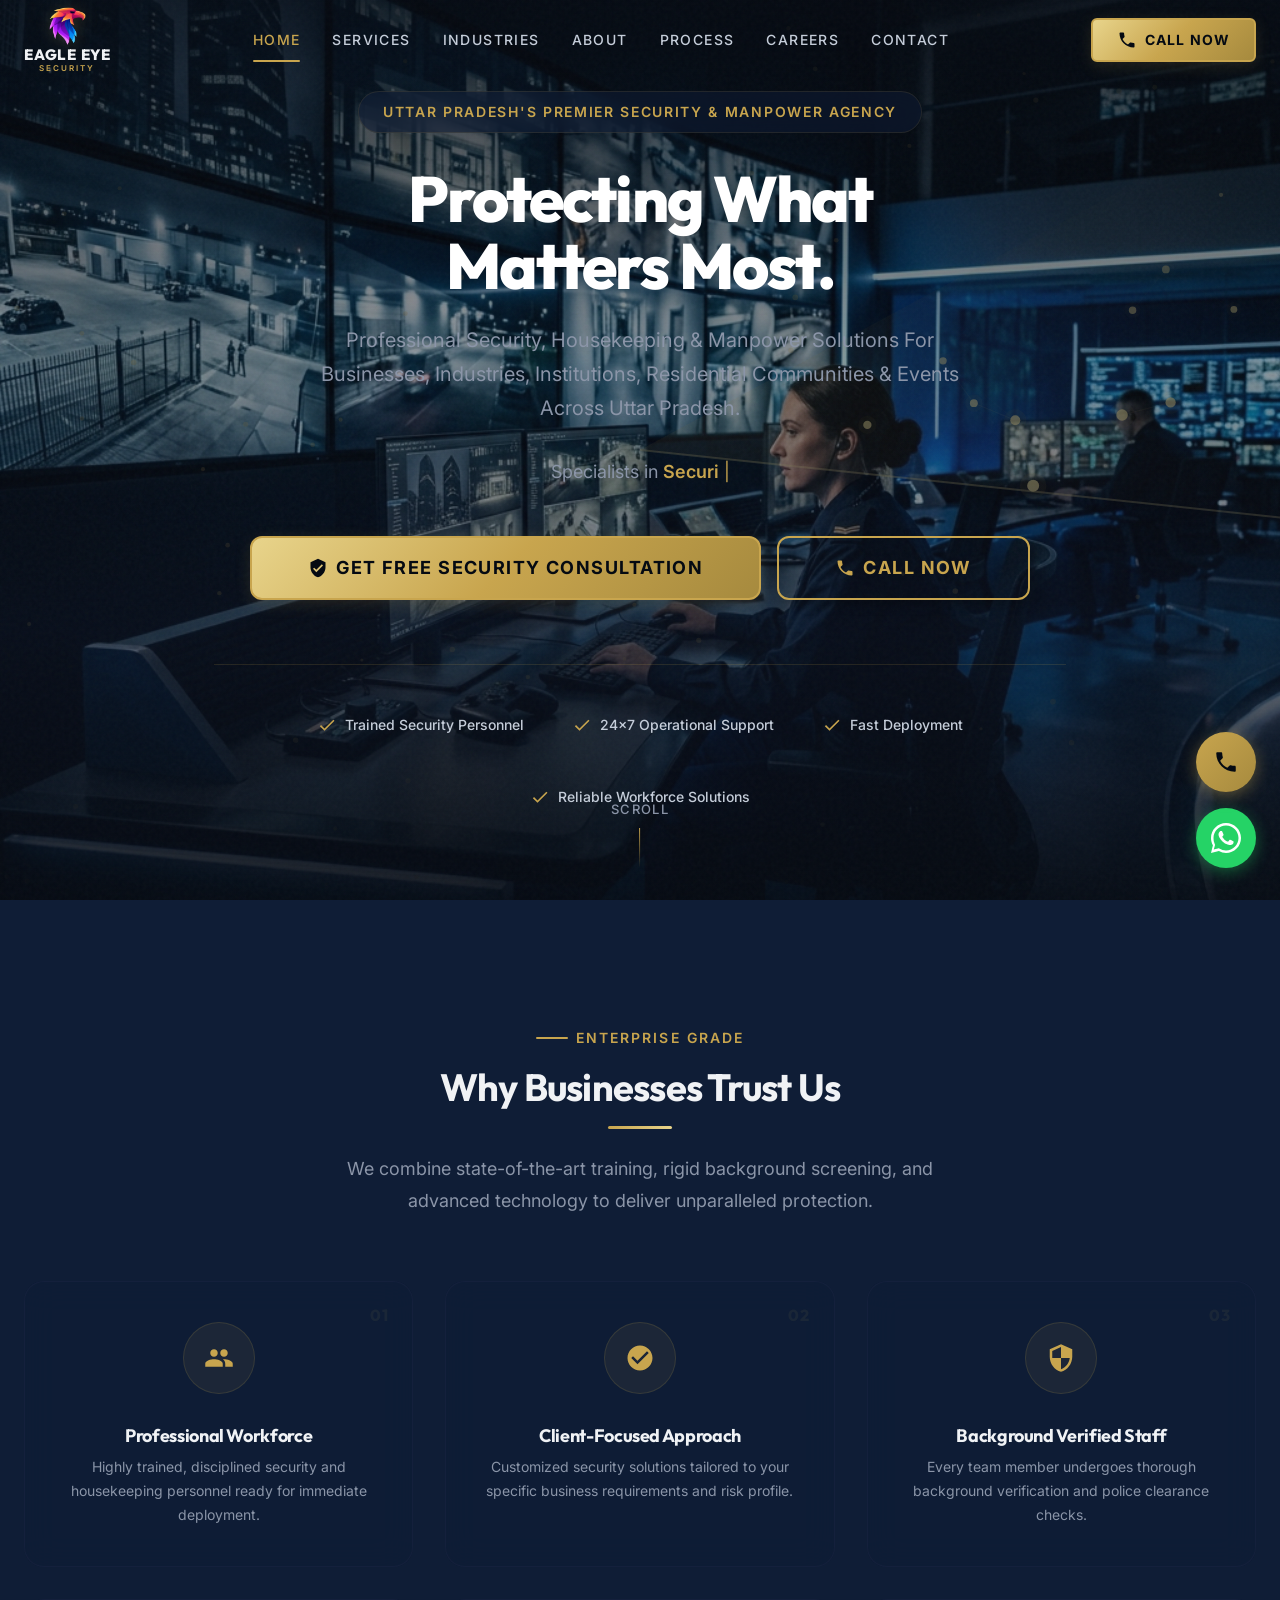
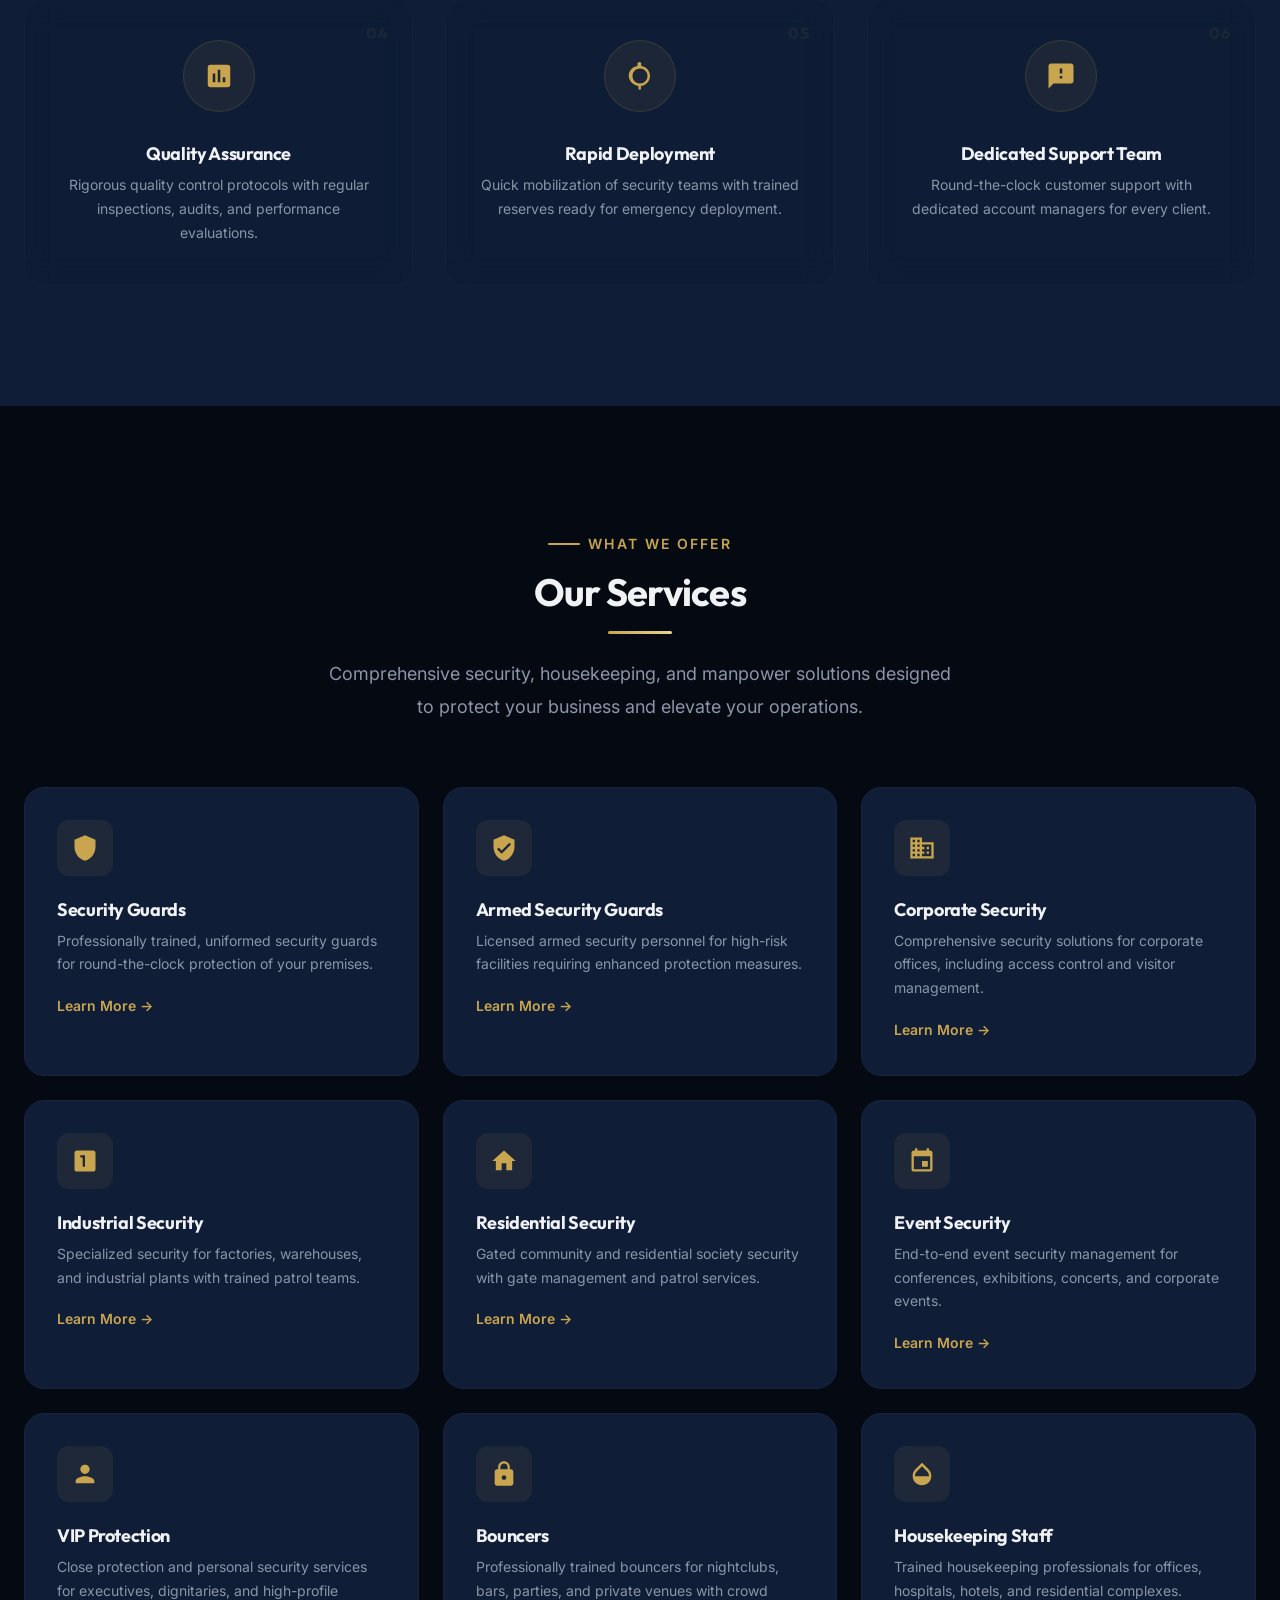
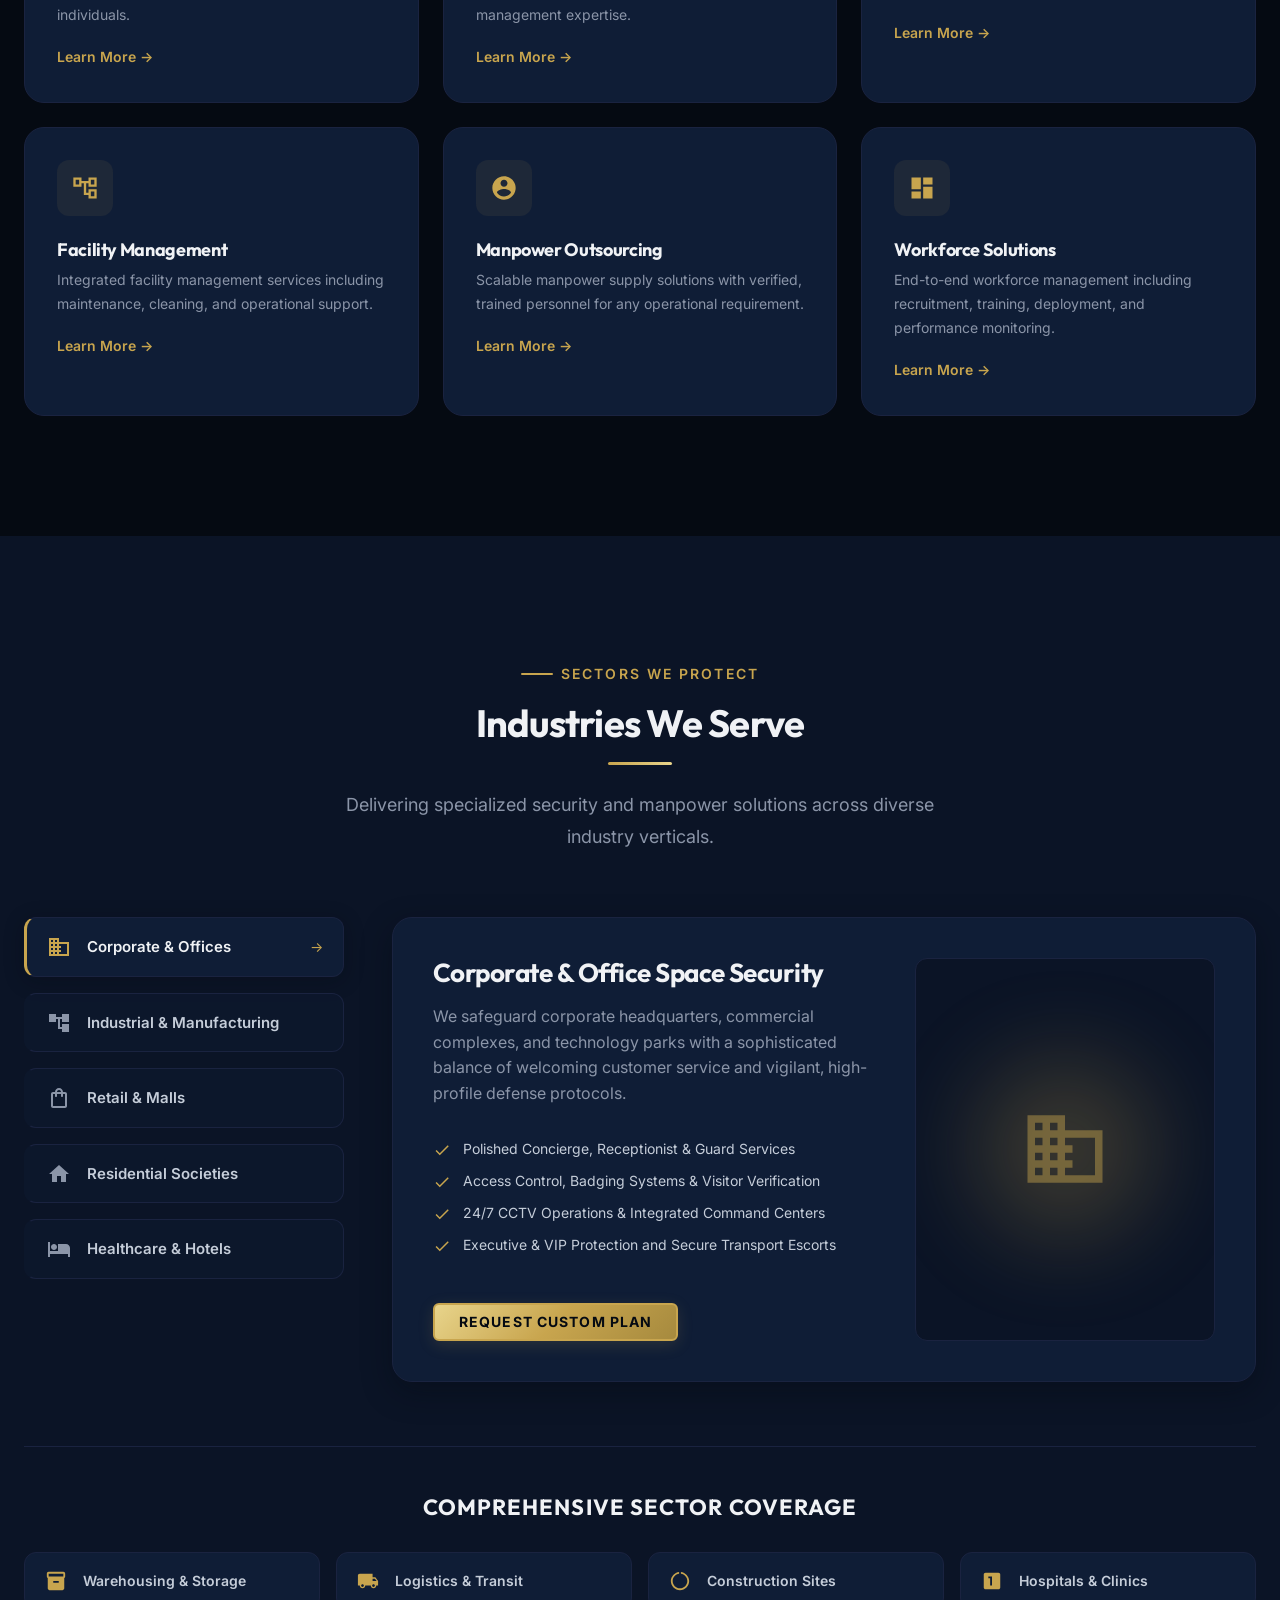
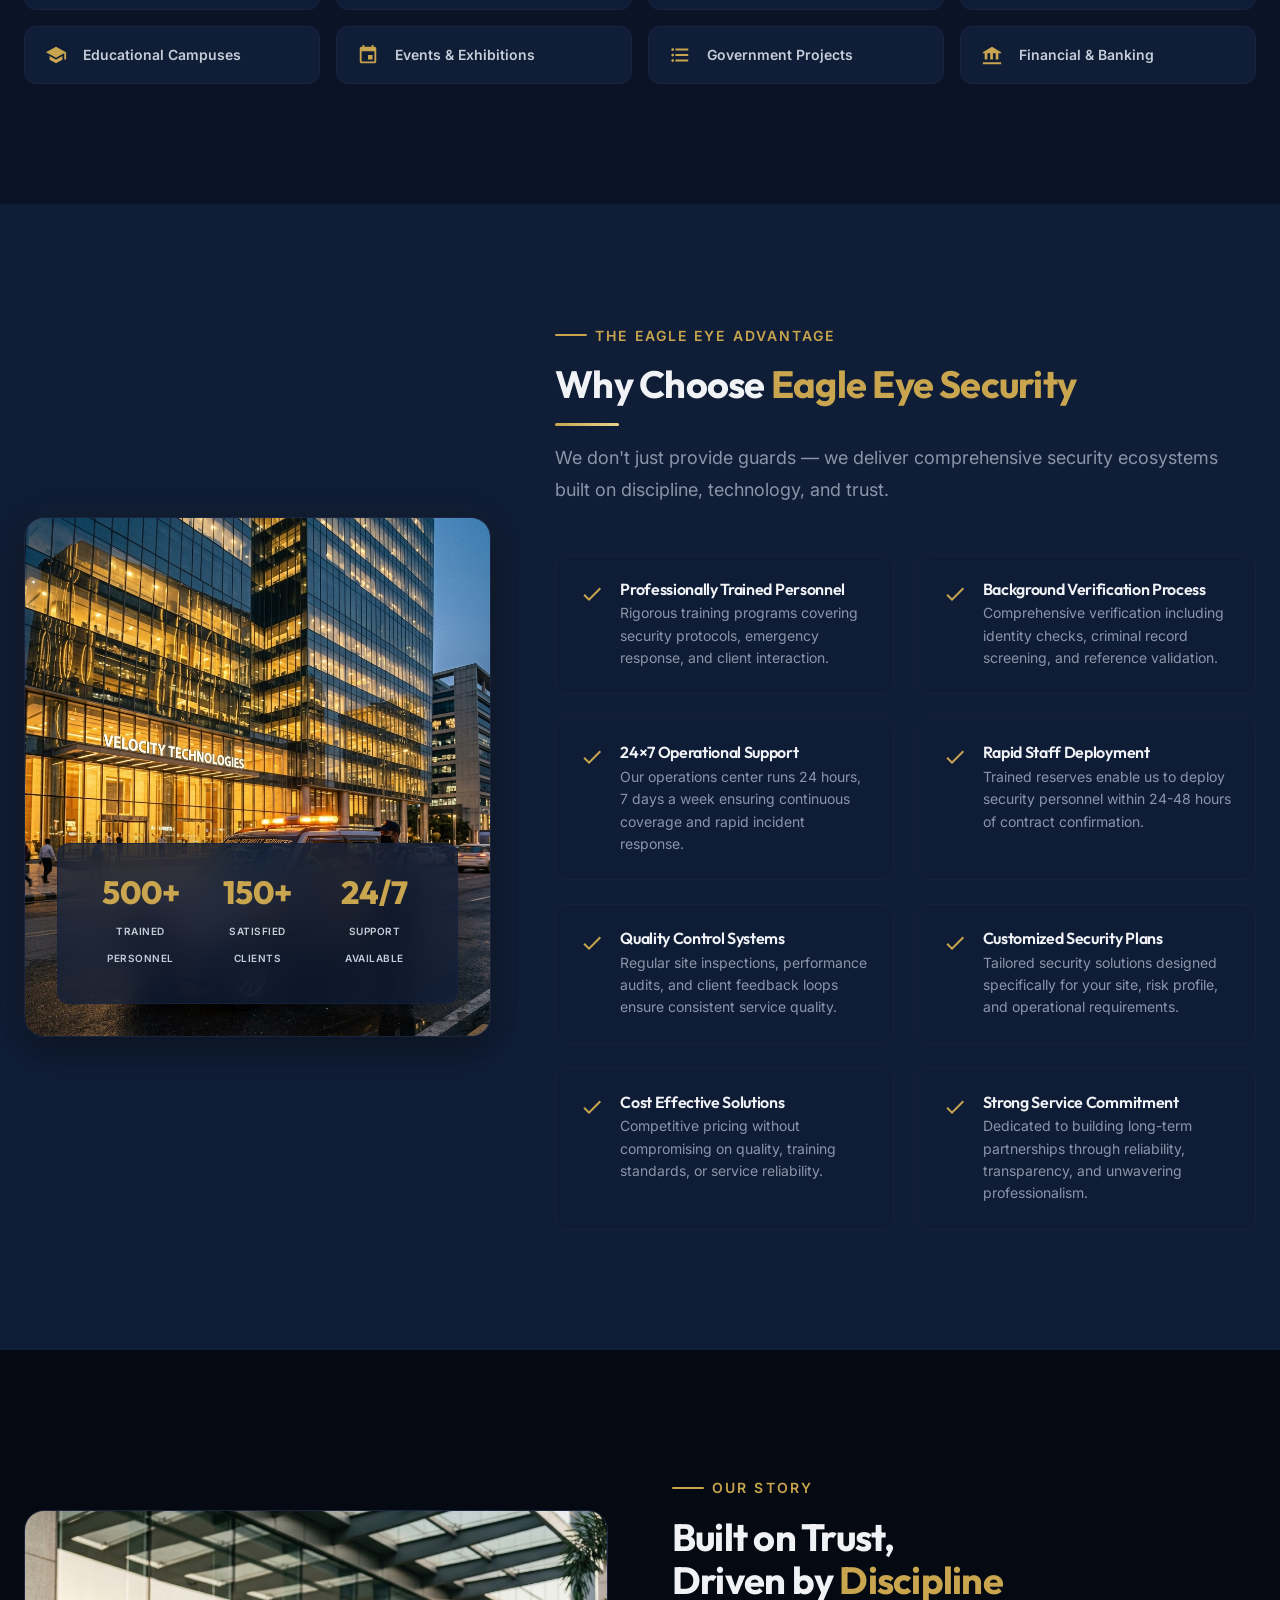
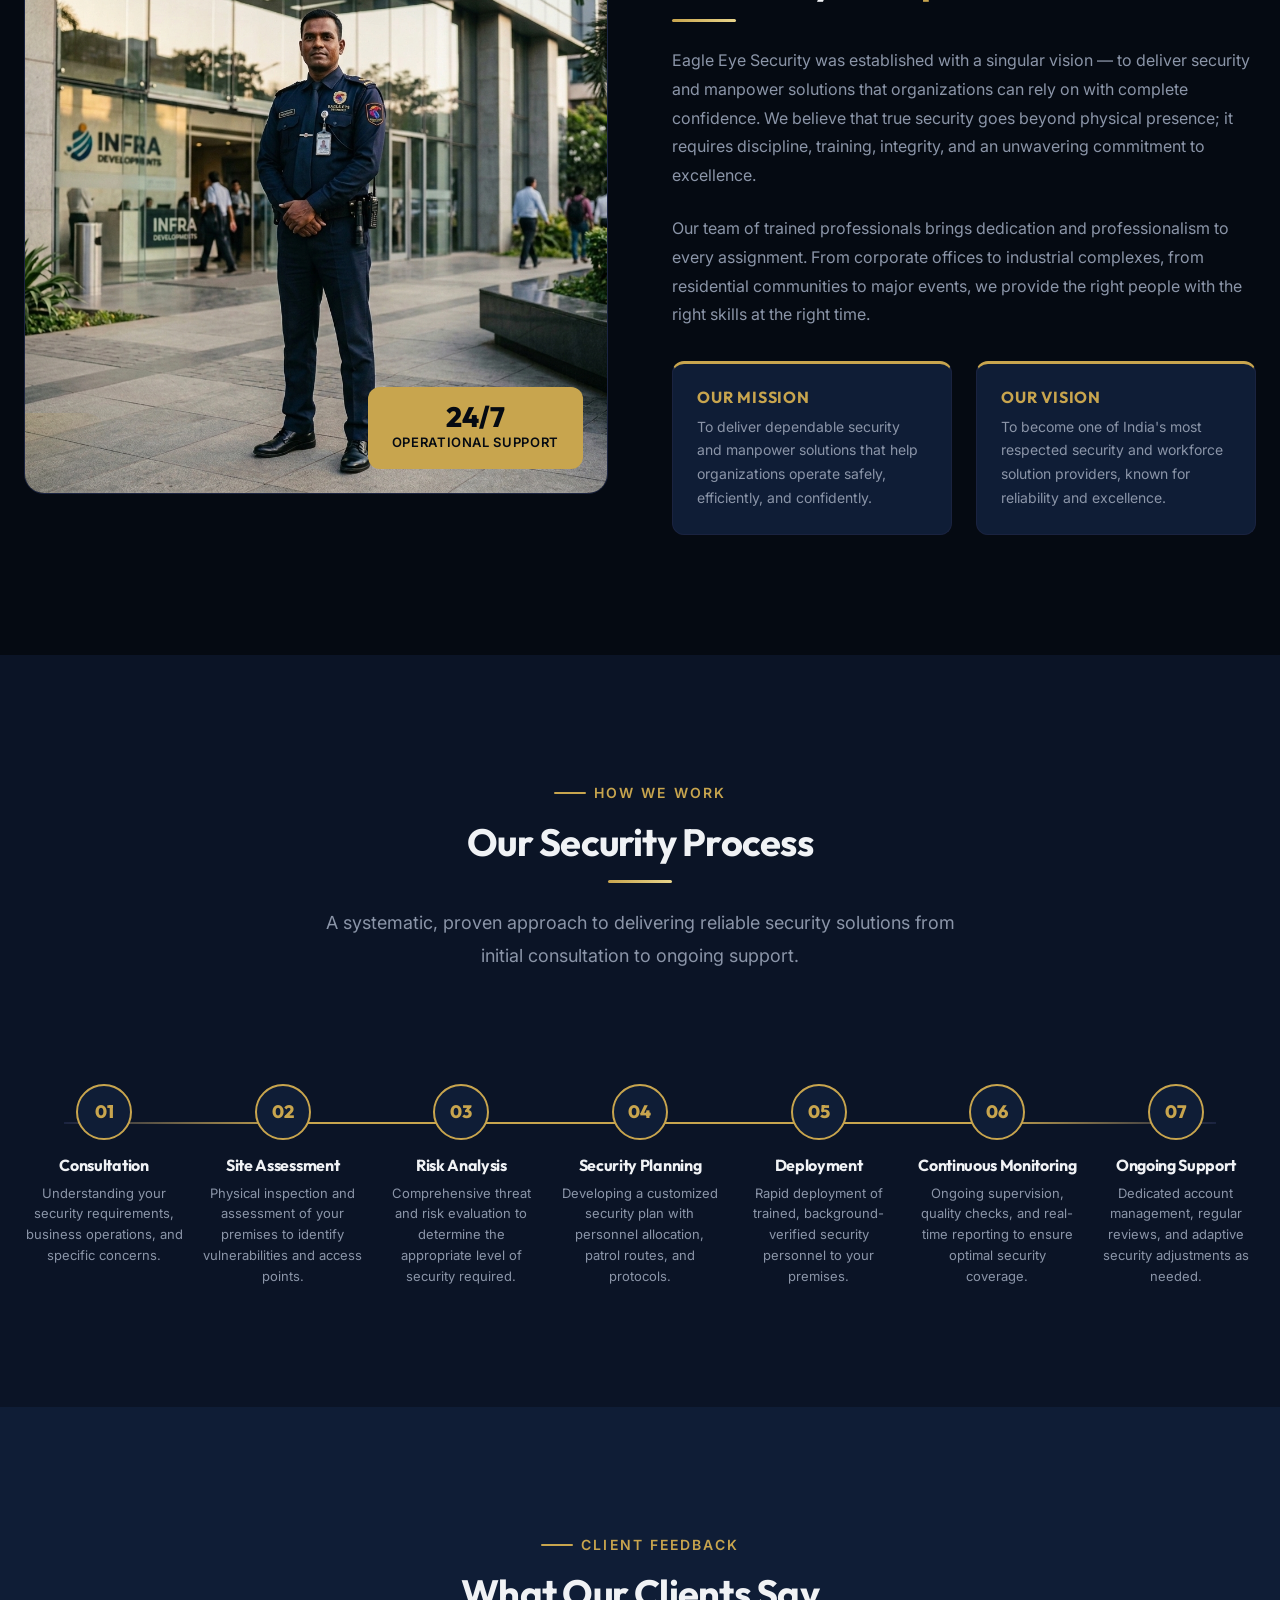
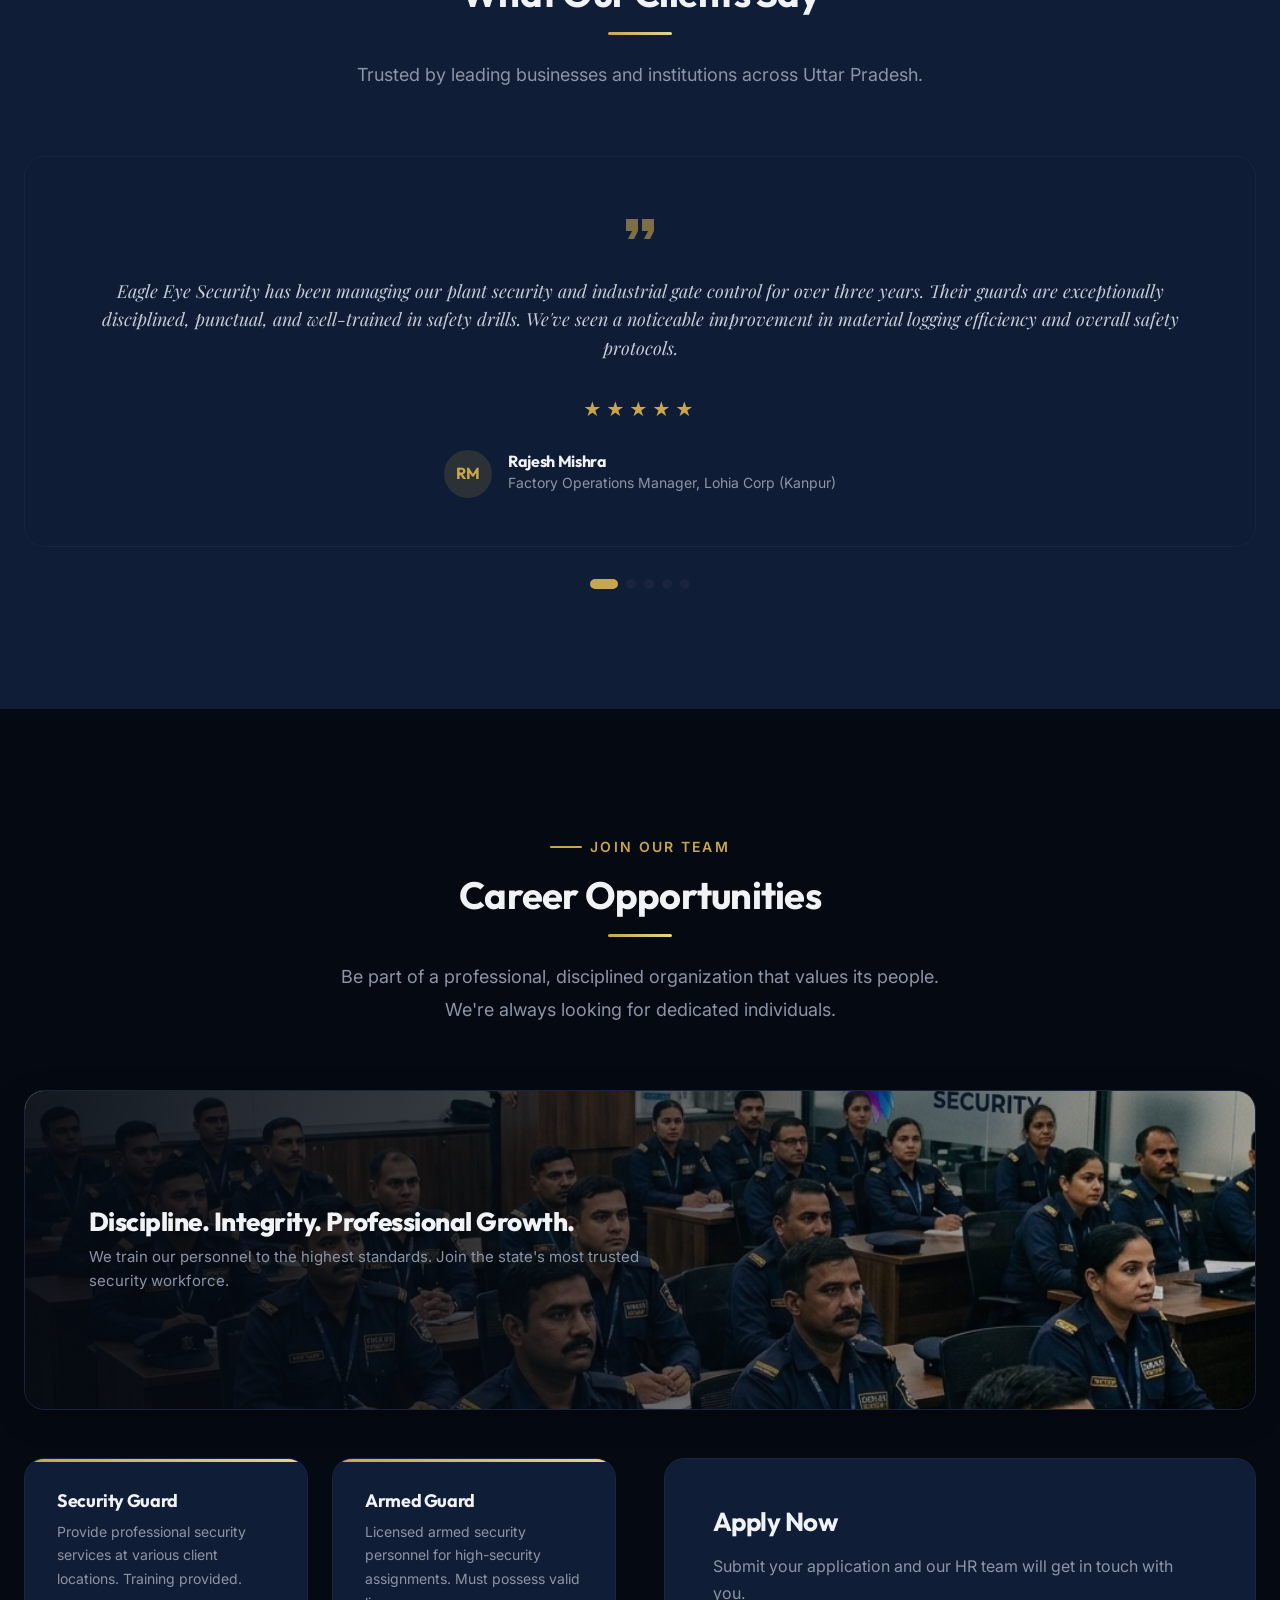
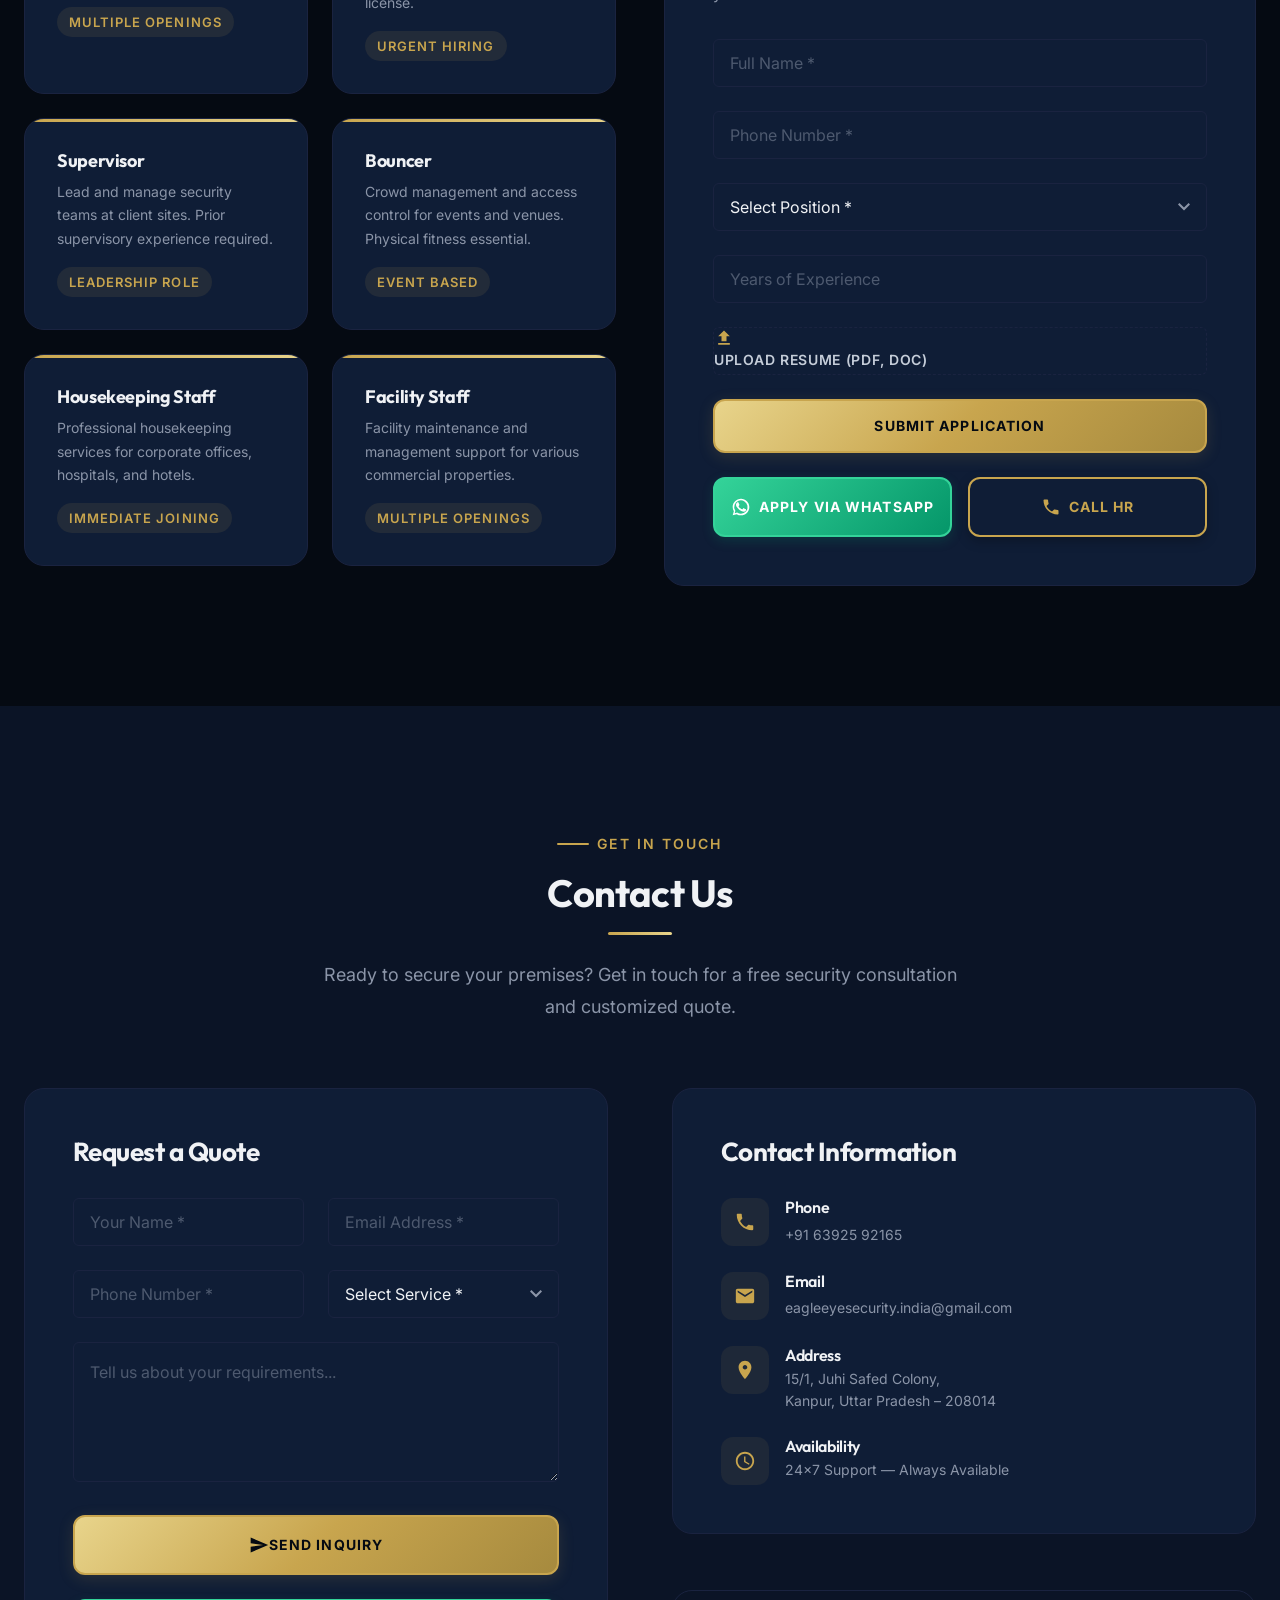
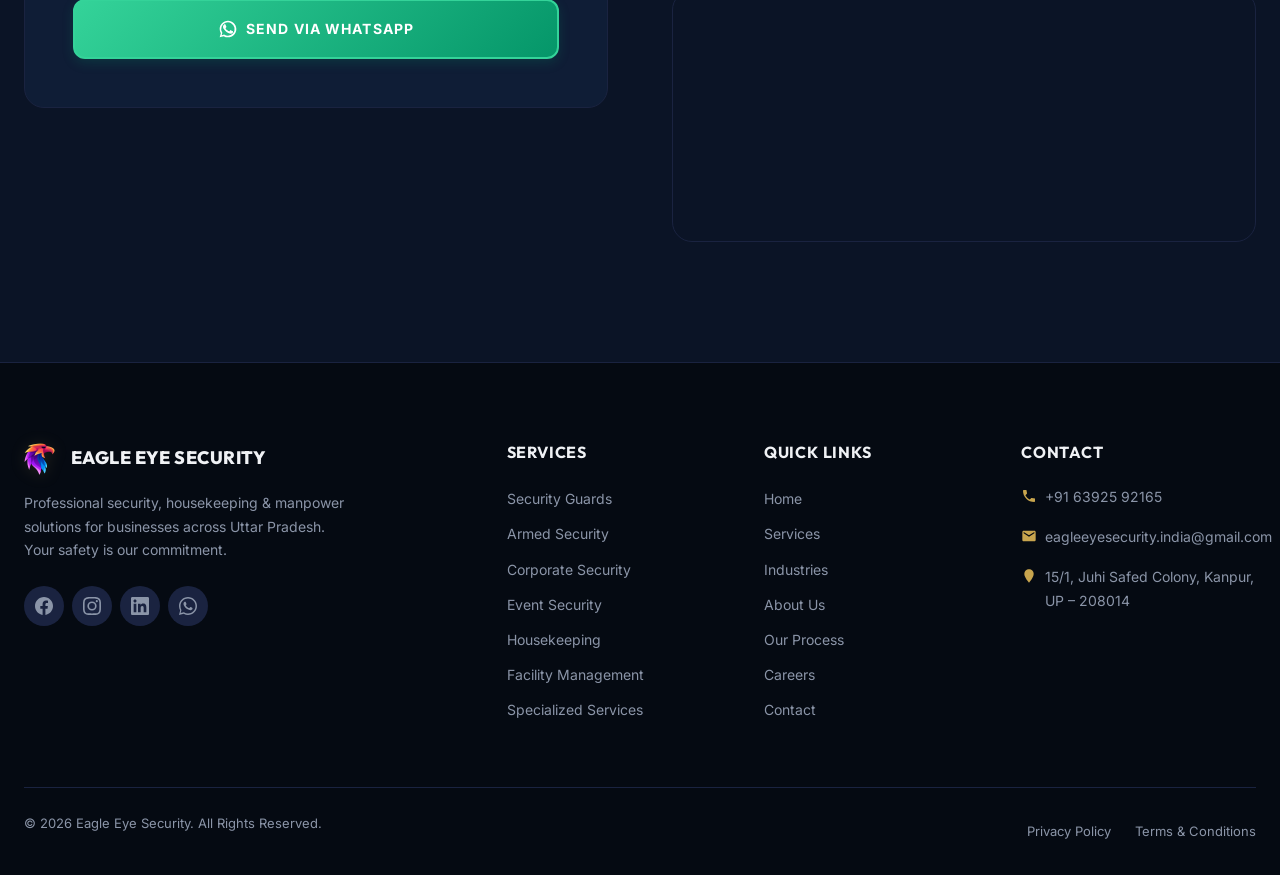
==== commit db98dad7: "design: redesign industries section into interactive showcase and fix back-to-top button hover color" ====
--- a/index.html
+++ b/index.html
@@ -613,66 +613,252 @@
                 <h2 class="section-title">Industries We Serve</h2>
                 <p class="section-subtitle">Delivering specialized security and manpower solutions across diverse industry verticals.</p>
             </div>
-            <div class="industries-grid">
-                <div class="industry-tile reveal">
-                    <svg viewBox="0 0 24 24" fill="currentColor"><path d="M19 3H5c-1.1 0-2 .9-2 2v14c0 1.1.9 2 2 2h14c1.1 0 2-.9 2-2V5c0-1.1-.9-2-2-2zm-7 14h-2V9h-2V7h4v10z"/></svg>
-                    <span>Manufacturing</span>
-                </div>
-                <div class="industry-tile reveal">
-                    <svg viewBox="0 0 24 24" fill="currentColor"><path d="M20 2H4c-1 0-2 .9-2 2v3.01c0 .72.43 1.34 1 1.69V20c0 1.1 1.1 2 2 2h14c.9 0 2-.9 2-2V8.7c.57-.35 1-.97 1-1.69V4c0-1.1-1-2-2-2zm-5 12H9v-2h6v2zm5-7H4V4h16v3z"/></svg>
-                    <span>Warehousing</span>
-                </div>
-                <div class="industry-tile reveal">
-                    <svg viewBox="0 0 24 24" fill="currentColor"><path d="M20 8h-3V4H3c-1.1 0-2 .9-2 2v11h2c0 1.66 1.34 3 3 3s3-1.34 3-3h6c0 1.66 1.34 3 3 3s3-1.34 3-3h2v-5l-3-4zM6 18.5c-.83 0-1.5-.67-1.5-1.5s.67-1.5 1.5-1.5 1.5.67 1.5 1.5-.67 1.5-1.5 1.5zm13.5-9l1.96 2.5H17V9.5h2.5zm-1.5 9c-.83 0-1.5-.67-1.5-1.5s.67-1.5 1.5-1.5 1.5.67 1.5 1.5-.67 1.5-1.5 1.5z"/></svg>
-                    <span>Logistics</span>
-                </div>
-                <div class="industry-tile reveal">
-                    <svg viewBox="0 0 24 24" fill="currentColor"><path d="M13 2.05v2.02c3.95.49 7 3.85 7 7.93 0 4.42-3.58 8-8 8s-8-3.58-8-8c0-4.08 3.05-7.44 7-7.93V2.05C6.17 2.55 2 7.12 2 12c0 5.52 4.48 10 10 10s10-4.48 10-10c0-4.88-4.17-9.45-9-9.95z"/></svg>
-                    <span>Construction</span>
-                </div>
-                <div class="industry-tile reveal">
-                    <svg viewBox="0 0 24 24" fill="currentColor"><path d="M10 20v-6h4v6h5v-8h3L12 3 2 12h3v8z"/></svg>
-                    <span>Residential Societies</span>
-                </div>
-                <div class="industry-tile reveal">
-                    <svg viewBox="0 0 24 24" fill="currentColor"><path d="M12 7V3H2v18h20V7H12zM6 19H4v-2h2v2zm0-4H4v-2h2v2zm0-4H4V9h2v2zm0-4H4V5h2v2zm4 12H8v-2h2v2zm0-4H8v-2h2v2zm0-4H8V9h2v2zm0-4H8V5h2v2zm10 12h-8v-2h2v-2h-2v-2h2v-2h-2V9h8v10z"/></svg>
-                    <span>Corporate Offices</span>
-                </div>
-                <div class="industry-tile reveal">
-                    <svg viewBox="0 0 24 24" fill="currentColor"><path d="M19 3H5c-1.1 0-1.99.9-1.99 2L3 19c0 1.1.9 2 2 2h14c1.1 0 2-.9 2-2V5c0-1.1-.9-2-2-2zm-1 11h-4v4h-4v-4H6v-4h4V6h4v4h4v4z"/></svg>
-                    <span>Hospitals</span>
-                </div>
-                <div class="industry-tile reveal">
-                    <svg viewBox="0 0 24 24" fill="currentColor"><path d="M5 13.18v4L12 21l7-3.82v-4L12 17l-7-3.82zM12 3L1 9l11 6 9-4.91V17h2V9L12 3z"/></svg>
-                    <span>Educational Institutions</span>
-                </div>
-                <div class="industry-tile reveal">
-                    <svg viewBox="0 0 24 24" fill="currentColor"><path d="M18 6h-2c0-2.21-1.79-4-4-4S8 3.79 8 6H6c-1.1 0-2 .9-2 2v12c0 1.1.9 2 2 2h12c1.1 0 2-.9 2-2V8c0-1.1-.9-2-2-2zm-6-2c1.1 0 2 .9 2 2h-4c0-1.1.9-2 2-2zm6 16H6V8h2v2c0 .55.45 1 1 1s1-.45 1-1V8h4v2c0 .55.45 1 1 1s1-.45 1-1V8h2v12z"/></svg>
-                    <span>Retail Chains</span>
-                </div>
-                <div class="industry-tile reveal">
-                    <svg viewBox="0 0 24 24" fill="currentColor"><path d="M20 4H4v2h16V4zm1 10v-2l-1-5H4l-1 5v2h1v6h10v-6h4v6h2v-6h1zm-9 4H6v-4h6v4z"/></svg>
-                    <span>Shopping Malls</span>
-                </div>
-                <div class="industry-tile reveal">
-                    <svg viewBox="0 0 24 24" fill="currentColor"><path d="M7 13c1.66 0 3-1.34 3-3S8.66 7 7 7s-3 1.34-3 3 1.34 3 3 3zm12-6h-8v7H3V5H1v15h2v-3h18v3h2v-9c0-2.21-1.79-4-4-4z"/></svg>
-                    <span>Hotels</span>
-                </div>
-                <div class="industry-tile reveal">
-                    <svg viewBox="0 0 24 24" fill="currentColor"><path d="M17 12h-5v5h5v-5zM16 1v2H8V1H6v2H5c-1.11 0-1.99.9-1.99 2L3 19c0 1.1.89 2 2 2h14c1.1 0 2-.9 2-2V5c0-1.1-.9-2-2-2h-1V1h-2zm3 18H5V8h14v11z"/></svg>
-                    <span>Events &amp; Exhibitions</span>
-                </div>
-                <div class="industry-tile reveal">
-                    <svg viewBox="0 0 24 24" fill="currentColor"><path d="M4 10.5c-.83 0-1.5.67-1.5 1.5s.67 1.5 1.5 1.5 1.5-.67 1.5-1.5-.67-1.5-1.5-1.5zm0-6c-.83 0-1.5.67-1.5 1.5S3.17 7.5 4 7.5 5.5 6.83 5.5 6 4.83 4.5 4 4.5zm0 12c-.83 0-1.5.68-1.5 1.5s.68 1.5 1.5 1.5 1.5-.68 1.5-1.5-.67-1.5-1.5-1.5zM7 19h14v-2H7v2zm0-6h14v-2H7v2zm0-8v2h14V5H7z"/></svg>
-                    <span>Government Projects</span>
-                </div>
-                <div class="industry-tile reveal">
-                    <svg viewBox="0 0 24 24" fill="currentColor"><path d="M22 11V3h-7v3H9V3H2v8h7V8h2v10h4v3h7v-8h-7v3h-2V8h2v3h7z"/></svg>
-                    <span>Industrial Plants</span>
-                </div>
-                <div class="industry-tile reveal">
-                    <svg viewBox="0 0 24 24" fill="currentColor"><path d="M4 10v7h3v-7H4zm6 0v7h3v-7h-3zM2 22h20v-2H2v2zm14-12v7h3v-7h-3zm-4-7L2 9v1h20V9L12 3z"/></svg>
-                    <span>Financial &amp; Banking</span>
+            <div class="industries-showcase-container reveal">
+                <!-- Left Nav: Sector List -->
+                <div class="industries-nav">
+                    <button class="ind-nav-item active" data-target="corporate" aria-label="Show Corporate & Office Spaces security details">
+                        <span class="ind-nav-icon">
+                            <svg viewBox="0 0 24 24" fill="currentColor"><path d="M12 7V3H2v18h20V7H12zM6 19H4v-2h2v2zm0-4H4v-2h2v2zm0-4H4V9h2v2zm0-4H4V5h2v2zm4 12H8v-2h2v2zm0-4H8v-2h2v2zm0-4H8V9h2v2zm0-4H8V5h2v2zm10 12h-8v-2h2v-2h-2v-2h2v-2h-2V9h8v10z"/></svg>
+                        </span>
+                        <span class="ind-nav-text">Corporate & Offices</span>
+                        <span class="ind-nav-arrow">→</span>
+                    </button>
+                    <button class="ind-nav-item" data-target="industrial" aria-label="Show Industrial & Manufacturing security details">
+                        <span class="ind-nav-icon">
+                            <svg viewBox="0 0 24 24" fill="currentColor"><path d="M22 11V3h-7v3H9V3H2v8h7V8h2v10h4v3h7v-8h-7v3h-2V8h2v3h7z"/></svg>
+                        </span>
+                        <span class="ind-nav-text">Industrial & Manufacturing</span>
+                        <span class="ind-nav-arrow">→</span>
+                    </button>
+                    <button class="ind-nav-item" data-target="retail" aria-label="Show Retail & Shopping Malls security details">
+                        <span class="ind-nav-icon">
+                            <svg viewBox="0 0 24 24" fill="currentColor"><path d="M18 6h-2c0-2.21-1.79-4-4-4S8 3.79 8 6H6c-1.1 0-2 .9-2 2v12c0 1.1.9 2 2 2h12c1.1 0 2-.9 2-2V8c0-1.1-.9-2-2-2zm-6-2c1.1 0 2 .9 2 2h-4c0-1.1.9-2 2-2zm6 16H6V8h2v2c0 .55.45 1 1 1s1-.45 1-1V8h4v2c0 .55.45 1 1 1s1-.45 1-1V8h2v12z"/></svg>
+                        </span>
+                        <span class="ind-nav-text">Retail & Malls</span>
+                        <span class="ind-nav-arrow">→</span>
+                    </button>
+                    <button class="ind-nav-item" data-target="residential" aria-label="Show Residential Gated Communities security details">
+                        <span class="ind-nav-icon">
+                            <svg viewBox="0 0 24 24" fill="currentColor"><path d="M10 20v-6h4v6h5v-8h3L12 3 2 12h3v8z"/></svg>
+                        </span>
+                        <span class="ind-nav-text">Residential Societies</span>
+                        <span class="ind-nav-arrow">→</span>
+                    </button>
+                    <button class="ind-nav-item" data-target="hospitality" aria-label="Show Healthcare & Hospitality security details">
+                        <span class="ind-nav-icon">
+                            <svg viewBox="0 0 24 24" fill="currentColor"><path d="M7 13c1.66 0 3-1.34 3-3S8.66 7 7 7s-3 1.34-3 3 1.34 3 3 3zm12-6h-8v7H3V5H1v15h2v-3h18v3h2v-9c0-2.21-1.79-4-4-4z"/></svg>
+                        </span>
+                        <span class="ind-nav-text">Healthcare & Hotels</span>
+                        <span class="ind-nav-arrow">→</span>
+                    </button>
+                </div>
+
+                <!-- Right Showcase: Details Panel -->
+                <div class="industries-details-container">
+                    
+                    <!-- 1. Corporate Detail Card -->
+                    <div class="ind-detail-panel active" id="panel-corporate">
+                        <div class="ind-detail-content">
+                            <h3 class="ind-detail-title">Corporate & Office Space Security</h3>
+                            <p class="ind-detail-desc">We safeguard corporate headquarters, commercial complexes, and technology parks with a sophisticated balance of welcoming customer service and vigilant, high-profile defense protocols.</p>
+                            <ul class="ind-detail-features">
+                                <li>
+                                    <svg class="check-icon" viewBox="0 0 24 24" fill="currentColor" width="18" height="18"><path d="M9 16.17L4.83 12l-1.42 1.41L9 19 21 7l-1.41-1.41z"/></svg>
+                                    <span>Polished Concierge, Receptionist & Guard Services</span>
+                                </li>
+                                <li>
+                                    <svg class="check-icon" viewBox="0 0 24 24" fill="currentColor" width="18" height="18"><path d="M9 16.17L4.83 12l-1.42 1.41L9 19 21 7l-1.41-1.41z"/></svg>
+                                    <span>Access Control, Badging Systems & Visitor Verification</span>
+                                </li>
+                                <li>
+                                    <svg class="check-icon" viewBox="0 0 24 24" fill="currentColor" width="18" height="18"><path d="M9 16.17L4.83 12l-1.42 1.41L9 19 21 7l-1.41-1.41z"/></svg>
+                                    <span>24/7 CCTV Operations & Integrated Command Centers</span>
+                                </li>
+                                <li>
+                                    <svg class="check-icon" viewBox="0 0 24 24" fill="currentColor" width="18" height="18"><path d="M9 16.17L4.83 12l-1.42 1.41L9 19 21 7l-1.41-1.41z"/></svg>
+                                    <span>Executive & VIP Protection and Secure Transport Escorts</span>
+                                </li>
+                            </ul>
+                            <div class="ind-detail-action">
+                                <a href="#contact" class="btn btn-primary btn-sm ind-cta-link" data-service="Corporate & Offices">Request Custom Plan</a>
+                            </div>
+                        </div>
+                        <div class="ind-detail-visual bg-gradient-corp">
+                            <div class="visual-glow"></div>
+                            <svg class="visual-icon" viewBox="0 0 24 24" fill="currentColor"><path d="M12 7V3H2v18h20V7H12zM6 19H4v-2h2v2zm0-4H4v-2h2v2zm0-4H4V9h2v2zm0-4H4V5h2v2zm4 12H8v-2h2v2zm0-4H8v-2h2v2zm0-4H8V9h2v2zm0-4H8V5h2v2zm10 12h-8v-2h2v-2h-2v-2h2v-2h-2V9h8v10z"/></svg>
+                        </div>
+                    </div>
+
+                    <!-- 2. Industrial Detail Card -->
+                    <div class="ind-detail-panel" id="panel-industrial">
+                        <div class="ind-detail-content">
+                            <h3 class="ind-detail-title">Industrial & Manufacturing Security</h3>
+                            <p class="ind-detail-desc">We deliver robust physical security and loss prevention for manufacturing plants, manufacturing units, and heavy industrial facilities where strict regulatory compliance and perimeter safety are critical.</p>
+                            <ul class="ind-detail-features">
+                                <li>
+                                    <svg class="check-icon" viewBox="0 0 24 24" fill="currentColor" width="18" height="18"><path d="M9 16.17L4.83 12l-1.42 1.41L9 19 21 7l-1.41-1.41z"/></svg>
+                                    <span>Material Inward/Outward Logs & Strict Gate Pass Audits</span>
+                                </li>
+                                <li>
+                                    <svg class="check-icon" viewBox="0 0 24 24" fill="currentColor" width="18" height="18"><path d="M9 16.17L4.83 12l-1.42 1.41L9 19 21 7l-1.41-1.41z"/></svg>
+                                    <span>Perimeter Security Patrols & Intrusion Detection Alerts</span>
+                                </li>
+                                <li>
+                                    <svg class="check-icon" viewBox="0 0 24 24" fill="currentColor" width="18" height="18"><path d="M9 16.17L4.83 12l-1.42 1.41L9 19 21 7l-1.41-1.41z"/></svg>
+                                    <span>24/7 Weighbridge Vigilance & Cargo Loading Oversight</span>
+                                </li>
+                                <li>
+                                    <svg class="check-icon" viewBox="0 0 24 24" fill="currentColor" width="18" height="18"><path d="M9 16.17L4.83 12l-1.42 1.41L9 19 21 7l-1.41-1.41z"/></svg>
+                                    <span>Labor Union Coordination & Crisis/Riot Prevention</span>
+                                </li>
+                            </ul>
+                            <div class="ind-detail-action">
+                                <a href="#contact" class="btn btn-primary btn-sm ind-cta-link" data-service="Industrial & Manufacturing">Request Custom Plan</a>
+                            </div>
+                        </div>
+                        <div class="ind-detail-visual bg-gradient-ind">
+                            <div class="visual-glow"></div>
+                            <svg class="visual-icon" viewBox="0 0 24 24" fill="currentColor"><path d="M22 11V3h-7v3H9V3H2v8h7V8h2v10h4v3h7v-8h-7v3h-2V8h2v3h7z"/></svg>
+                        </div>
+                    </div>
+
+                    <!-- 3. Retail Detail Card -->
+                    <div class="ind-detail-panel" id="panel-retail">
+                        <div class="ind-detail-content">
+                            <h3 class="ind-detail-title">Retail Chains & Shopping Malls</h3>
+                            <p class="ind-detail-desc">We combine public safety enforcement with active theft deterrence in high-traffic retail complexes. Our security personnel are trained in crowd dynamics, public dispute resolution, and store loss prevention.</p>
+                            <ul class="ind-detail-features">
+                                <li>
+                                    <svg class="check-icon" viewBox="0 0 24 24" fill="currentColor" width="18" height="18"><path d="M9 16.17L4.83 12l-1.42 1.41L9 19 21 7l-1.41-1.41z"/></svg>
+                                    <span>Crowd Control, Entry Metal Scanning & Baggage Inspection</span>
+                                </li>
+                                <li>
+                                    <svg class="check-icon" viewBox="0 0 24 24" fill="currentColor" width="18" height="18"><path d="M9 16.17L4.83 12l-1.42 1.41L9 19 21 7l-1.41-1.41z"/></svg>
+                                    <span>Active Shoplifting Mitigation & Floor Walking Patrols</span>
+                                </li>
+                                <li>
+                                    <svg class="check-icon" viewBox="0 0 24 24" fill="currentColor" width="18" height="18"><path d="M9 16.17L4.83 12l-1.42 1.41L9 19 21 7l-1.41-1.41z"/></svg>
+                                    <span>Emergency Medical Response & Incident Management Logs</span>
+                                </li>
+                                <li>
+                                    <svg class="check-icon" viewBox="0 0 24 24" fill="currentColor" width="18" height="18"><path d="M9 16.17L4.83 12l-1.42 1.41L9 19 21 7l-1.41-1.41z"/></svg>
+                                    <span>Friendly Customer Interaction & Directions Support</span>
+                                </li>
+                            </ul>
+                            <div class="ind-detail-action">
+                                <a href="#contact" class="btn btn-primary btn-sm ind-cta-link" data-service="Retail & Malls">Request Custom Plan</a>
+                            </div>
+                        </div>
+                        <div class="ind-detail-visual bg-gradient-ret">
+                            <div class="visual-glow"></div>
+                            <svg class="visual-icon" viewBox="0 0 24 24" fill="currentColor"><path d="M18 6h-2c0-2.21-1.79-4-4-4S8 3.79 8 6H6c-1.1 0-2 .9-2 2v12c0 1.1.9 2 2 2h12c1.1 0 2-.9 2-2V8c0-1.1-.9-2-2-2zm-6-2c1.1 0 2 .9 2 2h-4c0-1.1.9-2 2-2zm6 16H6V8h2v2c0 .55.45 1 1 1s1-.45 1-1V8h4v2c0 .55.45 1 1 1s1-.45 1-1V8h2v12z"/></svg>
+                        </div>
+                    </div>
+
+                    <!-- 4. Residential Detail Card -->
+                    <div class="ind-detail-panel" id="panel-residential">
+                        <div class="ind-detail-content">
+                            <h3 class="ind-detail-title">Gated Residential Societies</h3>
+                            <p class="ind-detail-desc">We foster safe, quiet, and premium living spaces for residential societies. Our guards work closely with smart visitor management apps to monitor gates, common spaces, and enforce community guidelines.</p>
+                            <ul class="ind-detail-features">
+                                <li>
+                                    <svg class="check-icon" viewBox="0 0 24 24" fill="currentColor" width="18" height="18"><path d="M9 16.17L4.83 12l-1.42 1.41L9 19 21 7l-1.41-1.41z"/></svg>
+                                    <span>Digital App-Based Visitor Approval at Entry Gates</span>
+                                </li>
+                                <li>
+                                    <svg class="check-icon" viewBox="0 0 24 24" fill="currentColor" width="18" height="18"><path d="M9 16.17L4.83 12l-1.42 1.41L9 19 21 7l-1.41-1.41z"/></svg>
+                                    <span>24/7 Security Patrols on Foot and Segway/Bikes</span>
+                                </li>
+                                <li>
+                                    <svg class="check-icon" viewBox="0 0 24 24" fill="currentColor" width="18" height="18"><path d="M9 16.17L4.83 12l-1.42 1.41L9 19 21 7l-1.41-1.41z"/></svg>
+                                    <span>Smart Parking Enforcement & Vehicle Verification</span>
+                                </li>
+                                <li>
+                                    <svg class="check-icon" viewBox="0 0 24 24" fill="currentColor" width="18" height="18"><path d="M9 16.17L4.83 12l-1.42 1.41L9 19 21 7l-1.41-1.41z"/></svg>
+                                    <span>Rapid First Responder Unit for Medical & Fire Emergencies</span>
+                                </li>
+                            </ul>
+                            <div class="ind-detail-action">
+                                <a href="#contact" class="btn btn-primary btn-sm ind-cta-link" data-service="Residential Societies">Request Custom Plan</a>
+                            </div>
+                        </div>
+                        <div class="ind-detail-visual bg-gradient-res">
+                            <div class="visual-glow"></div>
+                            <svg class="visual-icon" viewBox="0 0 24 24" fill="currentColor"><path d="M10 20v-6h4v6h5v-8h3L12 3 2 12h3v8z"/></svg>
+                        </div>
+                    </div>
+
+                    <!-- 5. Hospitality & Healthcare Detail Card -->
+                    <div class="ind-detail-panel" id="panel-hospitality">
+                        <div class="ind-detail-content">
+                            <h3 class="ind-detail-title">Healthcare & Hotels</h3>
+                            <p class="ind-detail-desc">We deliver specialized security operations for luxury hotels, hospitals, and medical centers, maintaining absolute security protocols while maintaining high standards of customer hospitality.</p>
+                            <ul class="ind-detail-features">
+                                <li>
+                                    <svg class="check-icon" viewBox="0 0 24 24" fill="currentColor" width="18" height="18"><path d="M9 16.17L4.83 12l-1.42 1.41L9 19 21 7l-1.41-1.41z"/></svg>
+                                    <span>Sensitive Emergency Ward & Intensive Unit Security</span>
+                                </li>
+                                <li>
+                                    <svg class="check-icon" viewBox="0 0 24 24" fill="currentColor" width="18" height="18"><path d="M9 16.17L4.83 12l-1.42 1.41L9 19 21 7l-1.41-1.41z"/></svg>
+                                    <span>Hotel Baggage Scans, Valet Verification & Door Control</span>
+                                </li>
+                                <li>
+                                    <svg class="check-icon" viewBox="0 0 24 24" fill="currentColor" width="18" height="18"><path d="M9 16.17L4.83 12l-1.42 1.41L9 19 21 7l-1.41-1.41z"/></svg>
+                                    <span>Hospitality-Trained Security Guard Officers</span>
+                                </li>
+                                <li>
+                                    <svg class="check-icon" viewBox="0 0 24 24" fill="currentColor" width="18" height="18"><path d="M9 16.17L4.83 12l-1.42 1.41L9 19 21 7l-1.41-1.41z"/></svg>
+                                    <span>Restricted Area Access Logs & Expensive Asset Protection</span>
+                                </li>
+                            </ul>
+                            <div class="ind-detail-action">
+                                <a href="#contact" class="btn btn-primary btn-sm ind-cta-link" data-service="Healthcare & Hotels">Request Custom Plan</a>
+                            </div>
+                        </div>
+                        <div class="ind-detail-visual bg-gradient-hos">
+                            <div class="visual-glow"></div>
+                            <svg class="visual-icon" viewBox="0 0 24 24" fill="currentColor"><path d="M7 13c1.66 0 3-1.34 3-3S8.66 7 7 7s-3 1.34-3 3 1.34 3 3 3zm12-6h-8v7H3V5H1v15h2v-3h18v3h2v-9c0-2.21-1.79-4-4-4z"/></svg>
+                        </div>
+                    </div>
+                </div>
+            </div>
+
+            <!-- Other Sectors Section -->
+            <div class="other-sectors-section reveal">
+                <h3 class="other-sectors-title">Comprehensive Sector Coverage</h3>
+                <div class="other-sectors-grid">
+                    <div class="other-sector-badge">
+                        <svg viewBox="0 0 24 24" fill="currentColor" width="22" height="22"><path d="M20 2H4c-1 0-2 .9-2 2v3.01c0 .72.43 1.34 1 1.69V20c0 1.1 1.1 2 2 2h14c.9 0 2-.9 2-2V8.7c.57-.35 1-.97 1-1.69V4c0-1.1-1-2-2-2zm-5 12H9v-2h6v2zm5-7H4V4h16v3z"/></svg>
+                        <span>Warehousing & Storage</span>
+                    </div>
+                    <div class="other-sector-badge">
+                        <svg viewBox="0 0 24 24" fill="currentColor" width="22" height="22"><path d="M20 8h-3V4H3c-1.1 0-2 .9-2 2v11h2c0 1.66 1.34 3 3 3s3-1.34 3-3h6c0 1.66 1.34 3 3 3s3-1.34 3-3h2v-5l-3-4zM6 18.5c-.83 0-1.5-.67-1.5-1.5s.67-1.5 1.5-1.5 1.5.67 1.5 1.5-.67 1.5-1.5 1.5zm13.5-9l1.96 2.5H17V9.5h2.5zm-1.5 9c-.83 0-1.5-.67-1.5-1.5s.67-1.5 1.5-1.5 1.5.67 1.5 1.5-.67 1.5-1.5 1.5z"/></svg>
+                        <span>Logistics & Transit</span>
+                    </div>
+                    <div class="other-sector-badge">
+                        <svg viewBox="0 0 24 24" fill="currentColor" width="22" height="22"><path d="M13 2.05v2.02c3.95.49 7 3.85 7 7.93 0 4.42-3.58 8-8 8s-8-3.58-8-8c0-4.08 3.05-7.44 7-7.93V2.05C6.17 2.55 2 7.12 2 12c0 5.52 4.48 10 10 10s10-4.48 10-10c0-4.88-4.17-9.45-9-9.95z"/></svg>
+                        <span>Construction Sites</span>
+                    </div>
+                    <div class="other-sector-badge">
+                        <svg viewBox="0 0 24 24" fill="currentColor" width="22" height="22"><path d="M19 3H5c-1.1 0-2 .9-2 2v14c0 1.1.9 2 2 2h14c1.1 0 2-.9 2-2V5c0-1.1-.9-2-2-2zm-7 14h-2V9h-2V7h4v10z"/></svg>
+                        <span>Hospitals & Clinics</span>
+                    </div>
+                    <div class="other-sector-badge">
+                        <svg viewBox="0 0 24 24" fill="currentColor" width="22" height="22"><path d="M5 13.18v4L12 21l7-3.82v-4L12 17l-7-3.82zM12 3L1 9l11 6 9-4.91V17h2V9L12 3z"/></svg>
+                        <span>Educational Campuses</span>
+                    </div>
+                    <div class="other-sector-badge">
+                        <svg viewBox="0 0 24 24" fill="currentColor" width="22" height="22"><path d="M17 12h-5v5h5v-5zM16 1v2H8V1H6v2H5c-1.11 0-1.99.9-1.99 2L3 19c0 1.1.89 2 2 2h14c1.1 0 2-.9 2-2V5c0-1.1-.9-2-2-2h-1V1h-2zm3 18H5V8h14v11z"/></svg>
+                        <span>Events &amp; Exhibitions</span>
+                    </div>
+                    <div class="other-sector-badge">
+                        <svg viewBox="0 0 24 24" fill="currentColor" width="22" height="22"><path d="M4 10.5c-.83 0-1.5.67-1.5 1.5s.67 1.5 1.5 1.5 1.5-.67 1.5-1.5-.67-1.5-1.5-1.5zm0-6c-.83 0-1.5.67-1.5 1.5S3.17 7.5 4 7.5 5.5 6.83 5.5 6 4.83 4.5 4 4.5zm0 12c-.83 0-1.5.68-1.5 1.5s.68 1.5 1.5 1.5 1.5-.68 1.5-1.5-.67-1.5-1.5-1.5zM7 19h14v-2H7v2zm0-6h14v-2H7v2zm0-8v2h14V5H7z"/></svg>
+                        <span>Government Projects</span>
+                    </div>
+                    <div class="other-sector-badge">
+                        <svg viewBox="0 0 24 24" fill="currentColor" width="22" height="22"><path d="M4 10v7h3v-7H4zm6 0v7h3v-7h-3zM2 22h20v-2H2v2zm14-12v7h3v-7h-3zm-4-7L2 9v1h20V9L12 3z"/></svg>
+                        <span>Financial &amp; Banking</span>
+                    </div>
                 </div>
             </div>
         </div>
--- a/css/style.css
+++ b/css/style.css
@@ -1227,55 +1227,355 @@
 #industries {
   background-color: var(--midnight);
   position: relative;
-}
-
-.industries-grid {
+  overflow: hidden;
+}
+
+/* Showcase Container */
+.industries-showcase-container {
   display: grid;
-  grid-template-columns: repeat(auto-fill, minmax(200px, 1fr));
+  grid-template-columns: 320px 1fr;
+  gap: var(--sp-6);
+  align-items: start;
+  margin-top: var(--sp-6);
+}
+
+/* Left Navigation Sidebar */
+.industries-nav {
+  display: flex;
+  flex-direction: column;
   gap: var(--sp-2);
 }
 
-.industry-tile {
-  aspect-ratio: 1;
+.ind-nav-item {
+  display: flex;
+  align-items: center;
+  gap: var(--sp-2);
+  padding: 16px 20px;
+  background: rgba(15, 29, 54, 0.4);
+  border: 1px solid var(--graphite);
+  border-left: 3px solid transparent;
+  border-radius: var(--radius-md);
+  text-align: left;
+  cursor: pointer;
+  width: 100%;
+  transition: all var(--duration-normal) var(--ease-smooth);
+}
+
+.ind-nav-item:hover {
+  background: rgba(15, 29, 54, 0.8);
+  border-color: rgba(200, 165, 78, 0.3);
+  transform: translateX(4px);
+}
+
+.ind-nav-item.active {
+  background: var(--navy);
+  border-color: var(--graphite);
+  border-left-color: var(--gold);
+  box-shadow: 0 4px 20px rgba(5, 10, 18, 0.3);
+}
+
+.ind-nav-icon svg {
+  width: 24px;
+  height: 24px;
+  color: var(--silver);
+  display: block;
+  transition: color var(--duration-normal) var(--ease-smooth);
+}
+
+.ind-nav-item:hover .ind-nav-icon svg,
+.ind-nav-item.active .ind-nav-icon svg {
+  color: var(--gold);
+}
+
+.ind-nav-text {
+  font-family: var(--font-body);
+  font-size: 15px;
+  font-weight: 600;
+  color: var(--light-silver);
+  transition: color var(--duration-normal) var(--ease-smooth);
+}
+
+.ind-nav-item:hover .ind-nav-text,
+.ind-nav-item.active .ind-nav-text {
+  color: var(--white);
+}
+
+.ind-nav-arrow {
+  margin-left: auto;
+  font-size: 14px;
+  color: var(--gold);
+  opacity: 0;
+  transform: translateX(-5px);
+  transition: all var(--duration-normal) var(--ease-smooth);
+}
+
+.ind-nav-item:hover .ind-nav-arrow,
+.ind-nav-item.active .ind-nav-arrow {
+  opacity: 1;
+  transform: translateX(0);
+}
+
+/* Details Panel Container (Right Side) */
+.industries-details-container {
+  position: relative;
+  min-height: 440px;
+}
+
+.ind-detail-panel {
+  display: none;
+  grid-template-columns: 1.2fr 0.8fr;
+  gap: var(--sp-4);
+  background: var(--navy);
+  border: 1px solid var(--graphite);
+  border-radius: var(--radius-lg);
+  padding: var(--sp-5);
+  box-shadow: 0 10px 30px rgba(5, 10, 18, 0.4);
+  opacity: 0;
+  transform: scale(0.98) translateY(10px);
+  transition: 
+    opacity var(--duration-normal) var(--ease-smooth),
+    transform var(--duration-normal) var(--ease-smooth);
+}
+
+.ind-detail-panel.active {
+  display: grid;
+  opacity: 1;
+  transform: scale(1) translateY(0);
+}
+
+.ind-detail-content {
   display: flex;
   flex-direction: column;
-  align-items: center;
   justify-content: center;
+}
+
+.ind-detail-title {
+  font-family: var(--font-heading);
+  font-size: var(--fs-h3);
+  font-weight: 700;
+  color: var(--white);
+  margin-bottom: var(--sp-2);
+}
+
+.ind-detail-desc {
+  font-family: var(--font-body);
+  font-size: var(--fs-body);
+  color: var(--silver);
+  line-height: 1.6;
+  margin-bottom: var(--sp-4);
+}
+
+.ind-detail-features {
+  display: flex;
+  flex-direction: column;
+  gap: 12px;
+  margin-bottom: var(--sp-4);
+}
+
+.ind-detail-features li {
+  display: flex;
+  align-items: start;
+  gap: 12px;
+  font-family: var(--font-body);
+  font-size: var(--fs-body-sm);
+  color: var(--light-silver);
+}
+
+.ind-detail-features li span {
+  line-height: 1.4;
+}
+
+.ind-detail-features .check-icon {
+  color: var(--gold);
+  flex-shrink: 0;
+  margin-top: 2px;
+}
+
+.ind-detail-action {
+  margin-top: var(--sp-2);
+}
+
+/* Detail Visual Container */
+.ind-detail-visual {
+  position: relative;
+  background: var(--midnight);
+  border-radius: var(--radius-md);
+  border: 1px solid var(--graphite);
+  display: flex;
+  align-items: center;
+  justify-content: center;
+  overflow: hidden;
+  min-height: 240px;
+}
+
+.ind-detail-visual .visual-glow {
+  position: absolute;
+  width: 150px;
+  height: 150px;
+  border-radius: var(--radius-full);
+  filter: blur(40px);
+  opacity: 0.15;
+  transition: all var(--duration-slow) var(--ease-smooth);
+}
+
+/* Custom Gradients per Industry Visual */
+.bg-gradient-corp .visual-glow { background: var(--gold); }
+.bg-gradient-ind .visual-glow { background: #E74C3C; }
+.bg-gradient-ret .visual-glow { background: #3498DB; }
+.bg-gradient-res .visual-glow { background: #2ECC71; }
+.bg-gradient-hos .visual-glow { background: #9B59B6; }
+
+.visual-icon {
+  width: 90px;
+  height: 90px;
+  color: var(--gold);
+  opacity: 0.25;
+  transform: scale(0.95);
+  transition: all var(--duration-slow) var(--ease-smooth);
+  z-index: 1;
+}
+
+.ind-detail-panel.active .visual-icon {
+  opacity: 0.45;
+  transform: scale(1);
+}
+
+.ind-detail-panel.active .visual-glow {
+  opacity: 0.25;
+  transform: scale(1.2);
+}
+
+/* Other Sectors Section */
+.other-sectors-section {
+  margin-top: var(--sp-8);
+  border-top: 1px solid var(--graphite);
+  padding-top: var(--sp-6);
+}
+
+.other-sectors-title {
+  font-family: var(--font-heading);
+  font-size: var(--fs-h4);
+  font-weight: 700;
+  color: var(--white);
+  text-align: center;
+  margin-bottom: var(--sp-4);
+  letter-spacing: 0.05em;
+  text-transform: uppercase;
+}
+
+.other-sectors-grid {
+  display: grid;
+  grid-template-columns: repeat(auto-fill, minmax(240px, 1fr));
   gap: var(--sp-2);
-  background-color: var(--navy);
+}
+
+.other-sector-badge {
+  display: flex;
+  align-items: center;
+  gap: var(--sp-2);
+  background: var(--navy);
   border: 1px solid var(--graphite);
   border-radius: var(--radius-md);
-  padding: var(--sp-3);
-  text-align: center;
-  cursor: default;
-  transition:
-    transform var(--duration-normal) var(--ease-smooth),
-    border-color var(--duration-normal) var(--ease-smooth),
-    background-color var(--duration-normal) var(--ease-smooth);
-}
-
-.industry-tile:hover {
-  transform: scale(1.05);
+  padding: 16px 20px;
+  transition: all var(--duration-normal) var(--ease-smooth);
+}
+
+.other-sector-badge:hover {
   border-color: var(--gold);
-  background-color: rgba(200, 165, 78, 0.05);
-}
-
-.industry-tile .icon {
-  font-size: 36px;
-  color: var(--gold);
+  background: rgba(200, 165, 78, 0.05);
+  transform: translateY(-2px);
+  box-shadow: 0 4px 15px rgba(200, 165, 78, 0.08);
+}
+
+.other-sector-badge svg {
+  color: var(--gold);
+  flex-shrink: 0;
   transition: transform var(--duration-normal) var(--ease-smooth);
 }
 
-.industry-tile:hover .icon {
-  transform: scale(1.1);
-}
-
-.industry-tile span {
-  font-size: var(--fs-body-sm);
+.other-sector-badge:hover svg {
+  transform: scale(1.1) rotate(5deg);
+}
+
+.other-sector-badge span {
+  font-family: var(--font-body);
+  font-size: 14px;
   font-weight: 600;
   color: var(--light-silver);
-  text-transform: uppercase;
-  letter-spacing: 0.05em;
+}
+
+/* Responsive adjustments for Industries Showcase */
+@media (max-width: 991px) {
+  .industries-showcase-container {
+    grid-template-columns: 1fr;
+    gap: var(--sp-4);
+  }
+  
+  .industries-nav {
+    flex-direction: row;
+    overflow-x: auto;
+    padding-bottom: 8px;
+    -webkit-overflow-scrolling: touch;
+    scrollbar-width: thin;
+  }
+  
+  .ind-nav-item {
+    flex-shrink: 0;
+    width: auto;
+    padding: 12px 18px;
+    border-left: 1px solid var(--graphite);
+    border-bottom: 3px solid transparent;
+  }
+  
+  .ind-nav-item:hover {
+    transform: none;
+  }
+  
+  .ind-nav-item.active {
+    border-left-color: var(--graphite);
+    border-bottom-color: var(--gold);
+  }
+  
+  .ind-nav-arrow {
+    display: none;
+  }
+  
+  .ind-detail-panel {
+    grid-template-columns: 1fr;
+  }
+  
+  .ind-detail-visual {
+    order: -1;
+    min-height: 200px;
+  }
+}
+
+@media (max-width: 480px) {
+  .ind-nav-text {
+    font-size: 13px;
+  }
+  
+  .ind-nav-item {
+    padding: 10px 14px;
+    gap: 6px;
+  }
+  
+  .ind-nav-icon svg {
+    width: 18px;
+    height: 18px;
+  }
+  
+  .ind-detail-panel {
+    padding: var(--sp-3);
+  }
+  
+  .ind-detail-title {
+    font-size: 20px;
+  }
+  
+  .other-sectors-grid {
+    grid-template-columns: 1fr;
+  }
 }
 
 
@@ -2065,21 +2365,19 @@
   align-items: center;
   justify-content: center;
   border-radius: var(--radius-full);
-  background: var(--gold);
-  color: var(--deep-black);
+  background: rgba(15, 29, 54, 0.85);
+  border: 1px solid rgba(200, 165, 78, 0.35);
+  backdrop-filter: blur(8px);
+  -webkit-backdrop-filter: blur(8px);
+  color: var(--gold);
   font-size: 20px;
-  box-shadow: var(--shadow-md);
+  box-shadow: 0 4px 16px rgba(5, 10, 18, 0.4);
   z-index: var(--z-float);
   opacity: 0;
   visibility: hidden;
   transform: translateY(20px);
-  transition:
-    opacity var(--duration-normal) var(--ease-smooth),
-    visibility var(--duration-normal) var(--ease-smooth),
-    transform var(--duration-normal) var(--ease-smooth),
-    background-color var(--duration-fast) var(--ease-smooth);
+  transition: all var(--duration-normal) var(--ease-smooth);
   cursor: pointer;
-  border: none;
 }
 
 .back-to-top.visible {
@@ -2089,8 +2387,11 @@
 }
 
 .back-to-top:hover {
-  background: var(--gold-light);
+  background: rgba(26, 35, 64, 0.95);
+  color: var(--gold-light);
+  border-color: var(--gold-light);
   transform: translateY(-3px);
+  box-shadow: 0 6px 20px rgba(200, 165, 78, 0.2);
 }
 
 
@@ -2149,22 +2450,32 @@
   align-items: center;
   justify-content: center;
   border-radius: var(--radius-full);
-  background: var(--navy);
-  border: 2px solid var(--gold);
-  color: var(--gold);
-  font-size: 24px;
-  box-shadow: 0 4px 16px rgba(200, 165, 78, 0.2);
+  background: linear-gradient(135deg, #C8A54E, #A68A3E);
+  border: none;
+  color: var(--deep-black);
+  font-size: 26px;
+  box-shadow: 
+    0 4px 16px rgba(200, 165, 78, 0.4),
+    0 0 0 0 rgba(200, 165, 78, 0.4);
   z-index: var(--z-float);
   cursor: pointer;
   text-decoration: none;
+  animation: pulse-phone 2s infinite;
   transition: all var(--duration-fast) var(--ease-smooth);
 }
 
 .phone-float:hover {
-  background: var(--gold);
+  background: linear-gradient(135deg, #E8D48B, #C8A54E);
   color: var(--deep-black);
-  transform: scale(1.08) translateY(-2px);
-  box-shadow: 0 6px 20px rgba(200, 165, 78, 0.35);
+  transform: scale(1.1) translateY(-2px);
+  animation: none;
+  box-shadow: 0 6px 24px rgba(200, 165, 78, 0.6);
+}
+
+@keyframes pulse-phone {
+  0%   { box-shadow: 0 4px 16px rgba(200, 165, 78, 0.4), 0 0 0 0 rgba(200, 165, 78, 0.4); }
+  70%  { box-shadow: 0 4px 16px rgba(200, 165, 78, 0.4), 0 0 0 16px rgba(200, 165, 78, 0); }
+  100% { box-shadow: 0 4px 16px rgba(200, 165, 78, 0.4), 0 0 0 0 rgba(200, 165, 78, 0); }
 }
 
 /* On mobile, we hide the round floating phone button since the full-width call bar is active */
@@ -2471,16 +2782,6 @@
   /* Services single column */
   .services-grid {
     grid-template-columns: 1fr;
-  }
-
-  /* Industries grid auto-fill smaller */
-  .industries-grid {
-    grid-template-columns: repeat(auto-fill, minmax(140px, 1fr));
-    gap: var(--sp-1);
-  }
-
-  .industry-tile {
-    padding: var(--sp-2);
   }
 
   /* Features single column */
@@ -2638,20 +2939,7 @@
     font-size: var(--fs-body);
   }
 
-  /* Industries grid 2-col */
-  .industries-grid {
-    grid-template-columns: repeat(2, 1fr);
-  }
-
-  .industry-tile {
-    aspect-ratio: auto;
-    padding: var(--sp-2);
-    gap: var(--sp-1);
-  }
-
-  .industry-tile .icon {
-    font-size: 28px;
-  }
+
 
   /* Stats 2x2 */
   .stats-row {
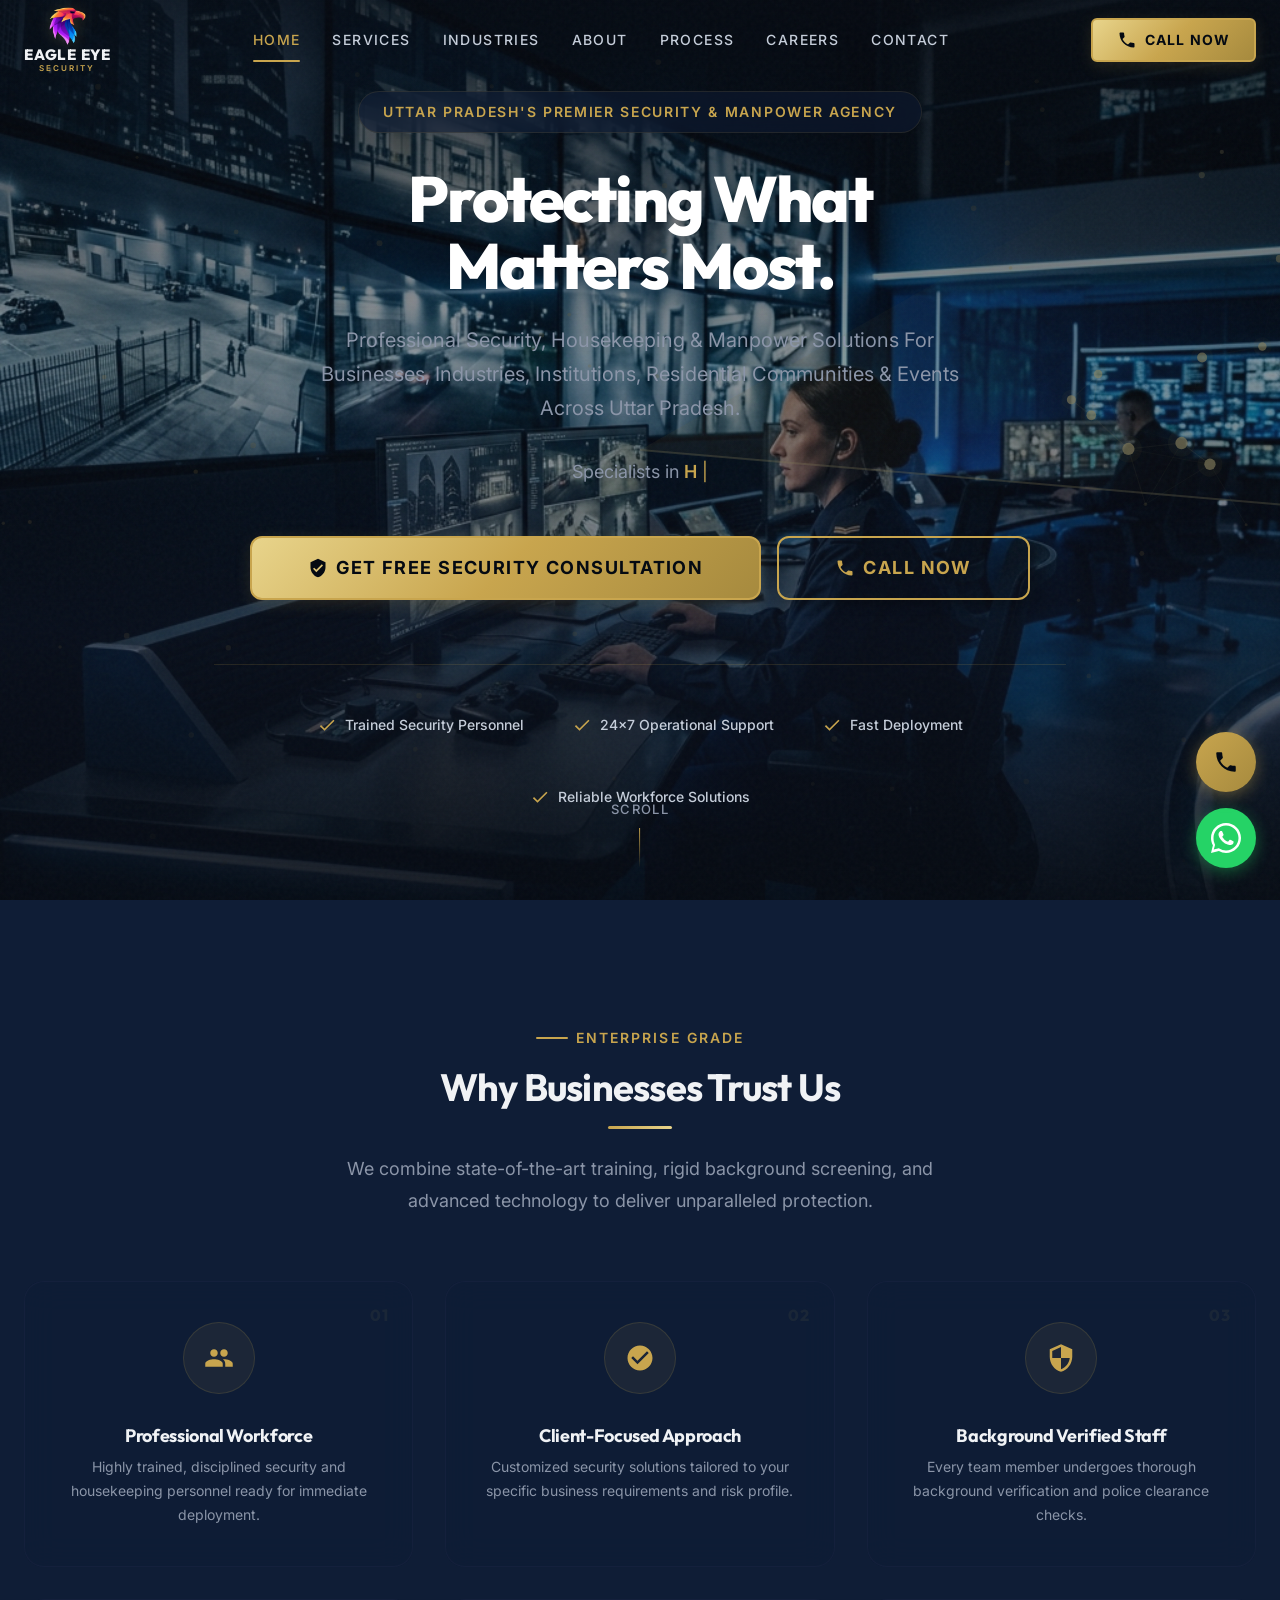
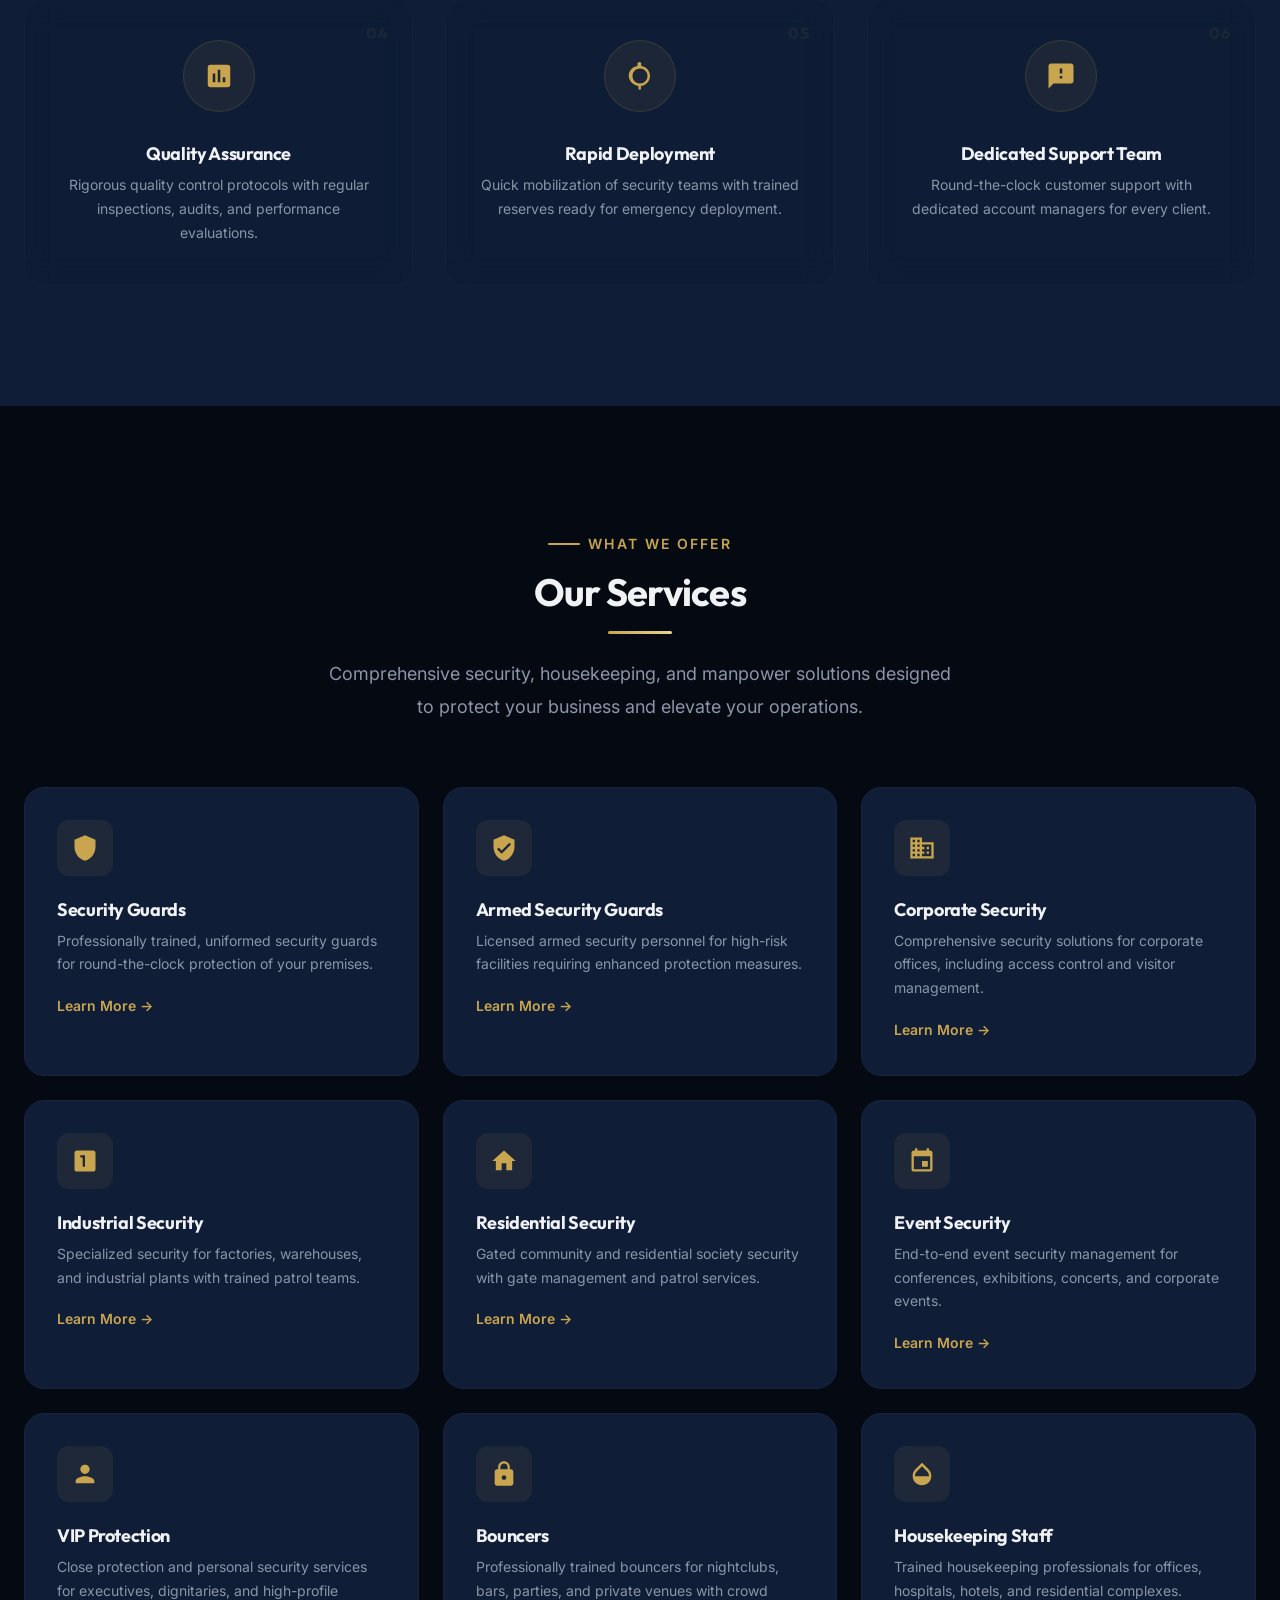
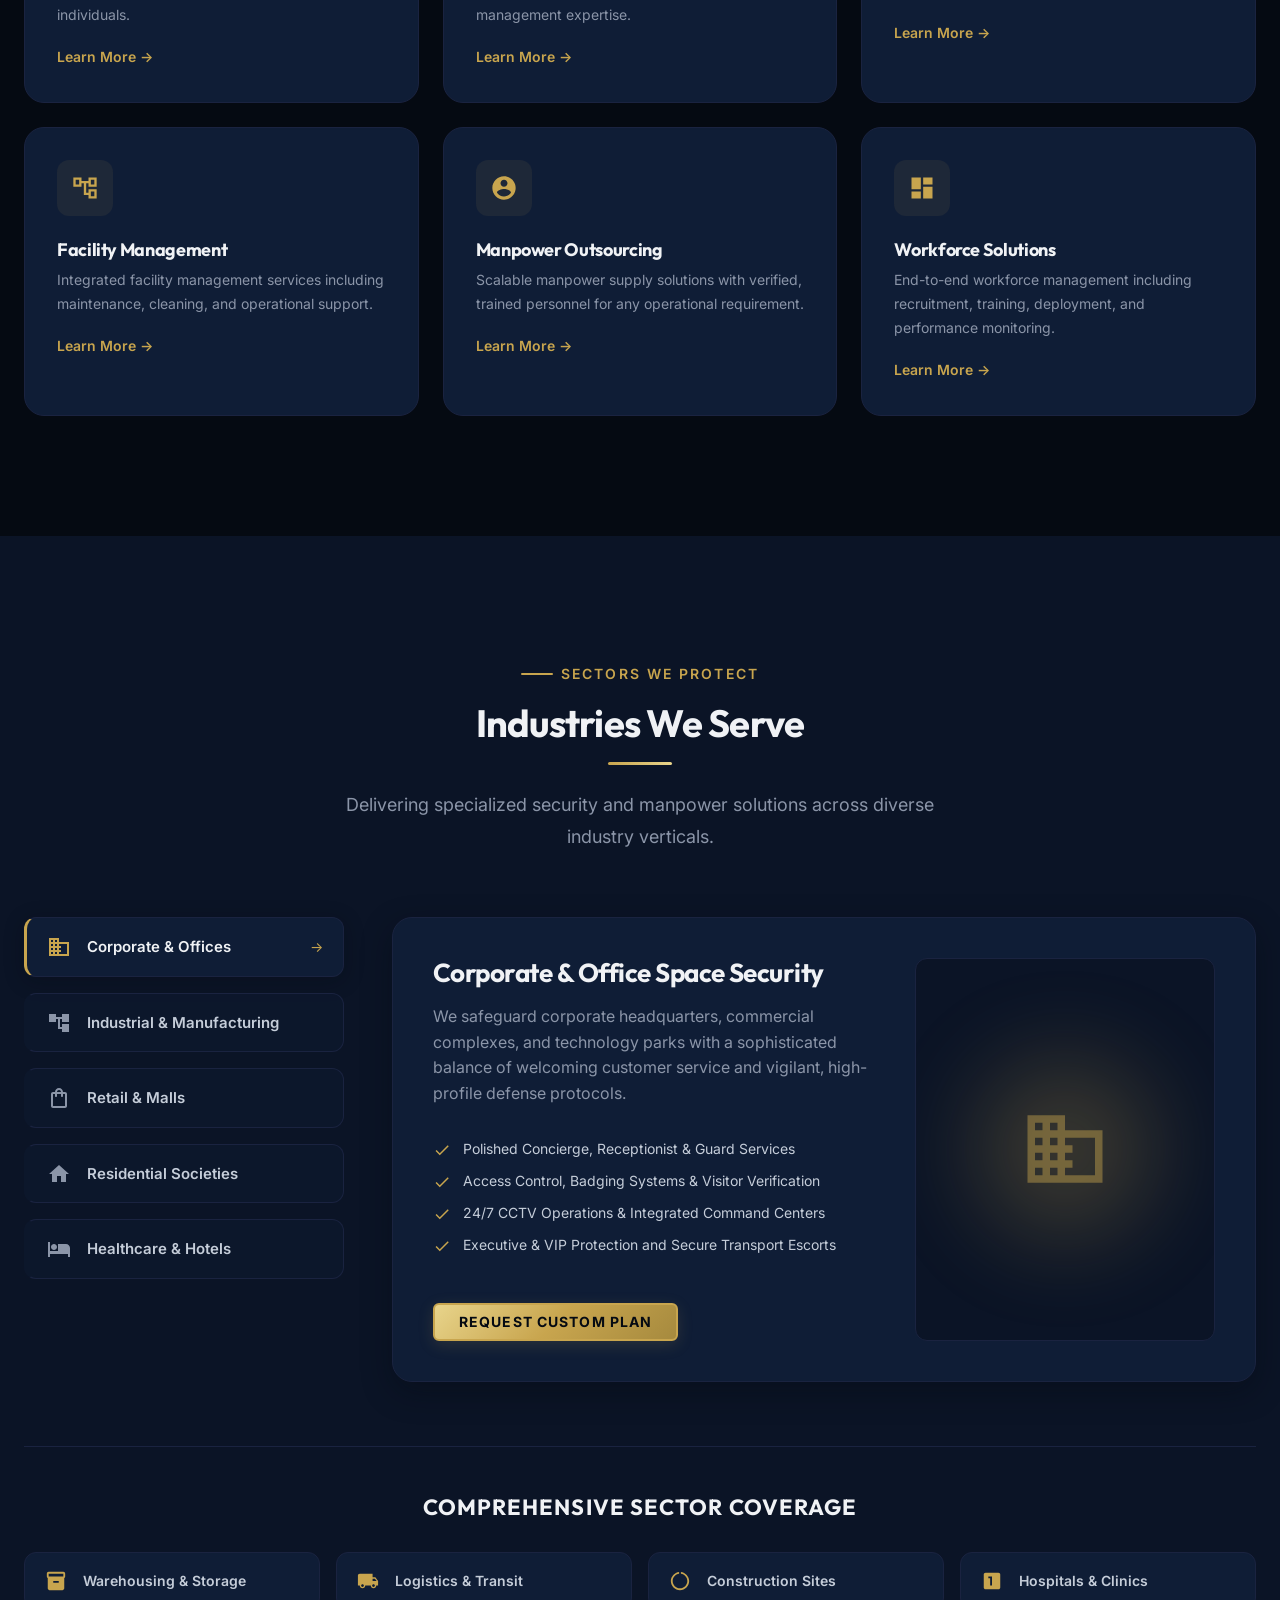
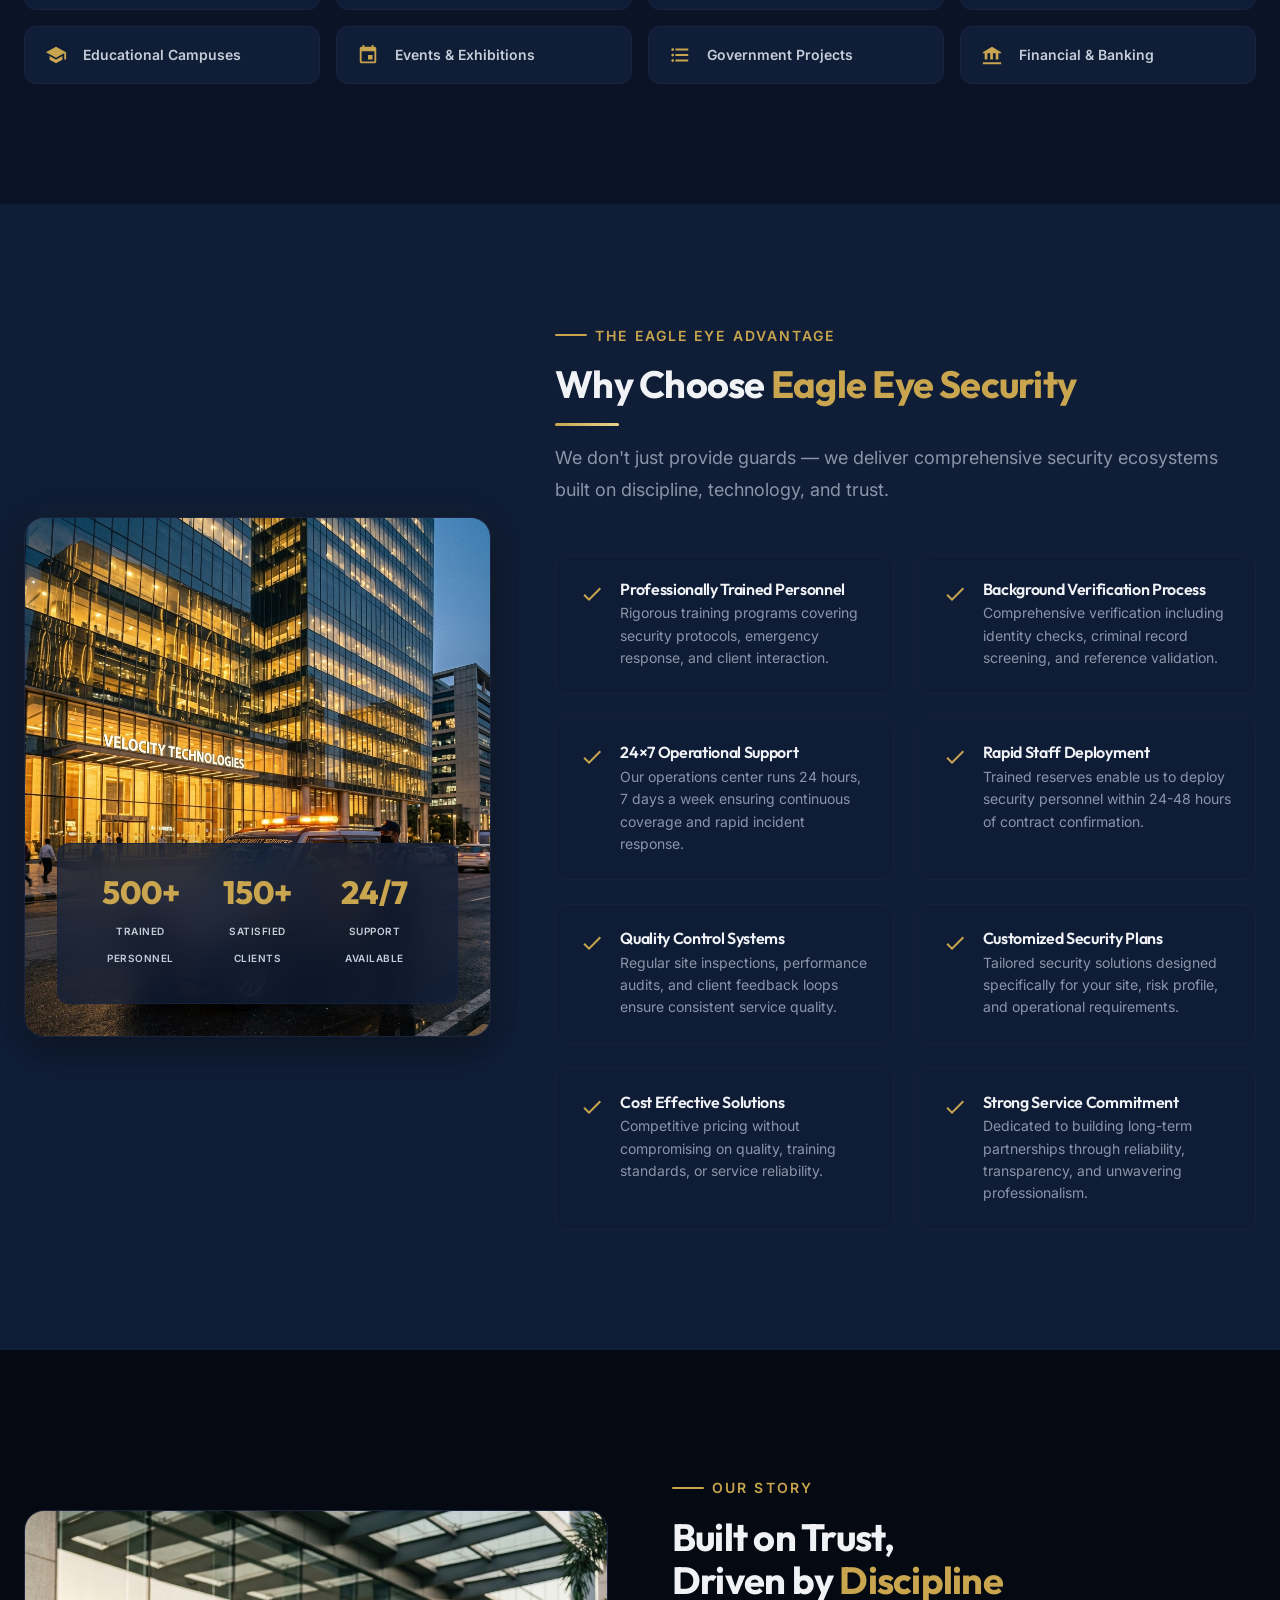
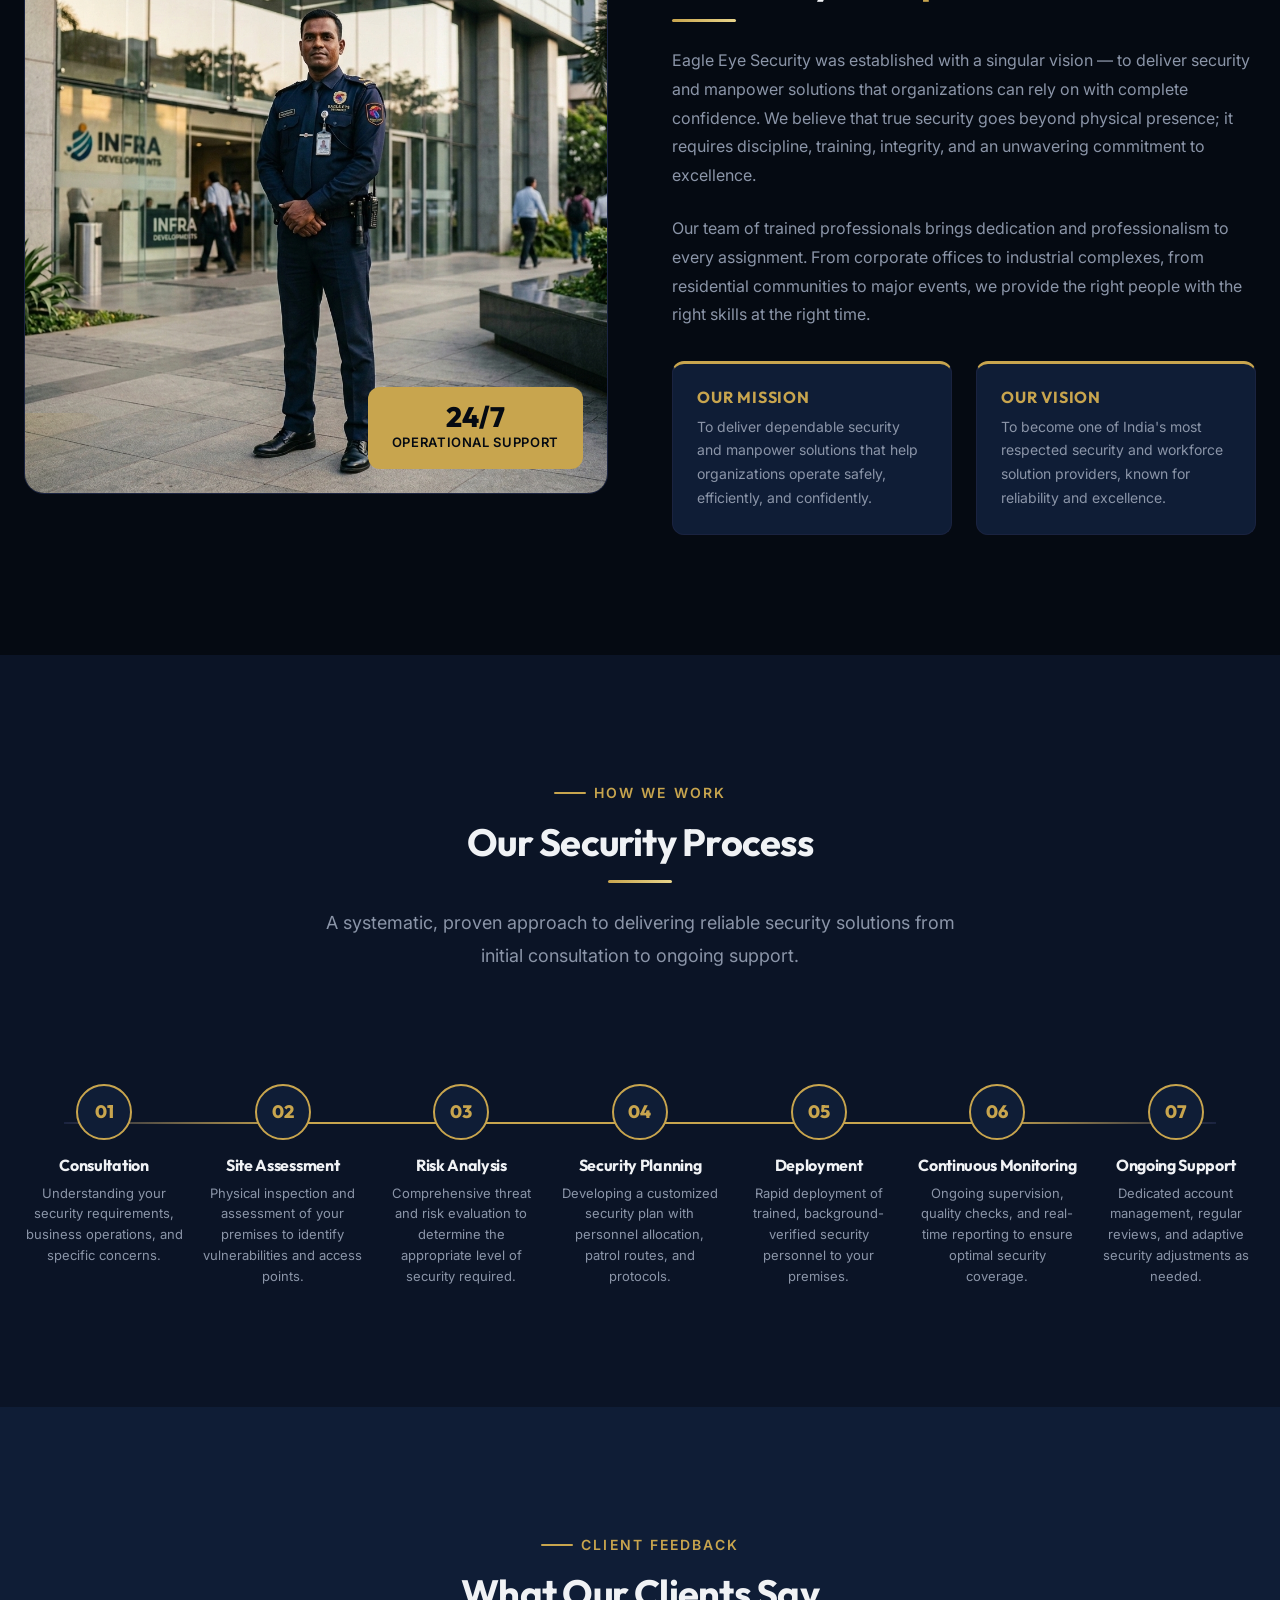
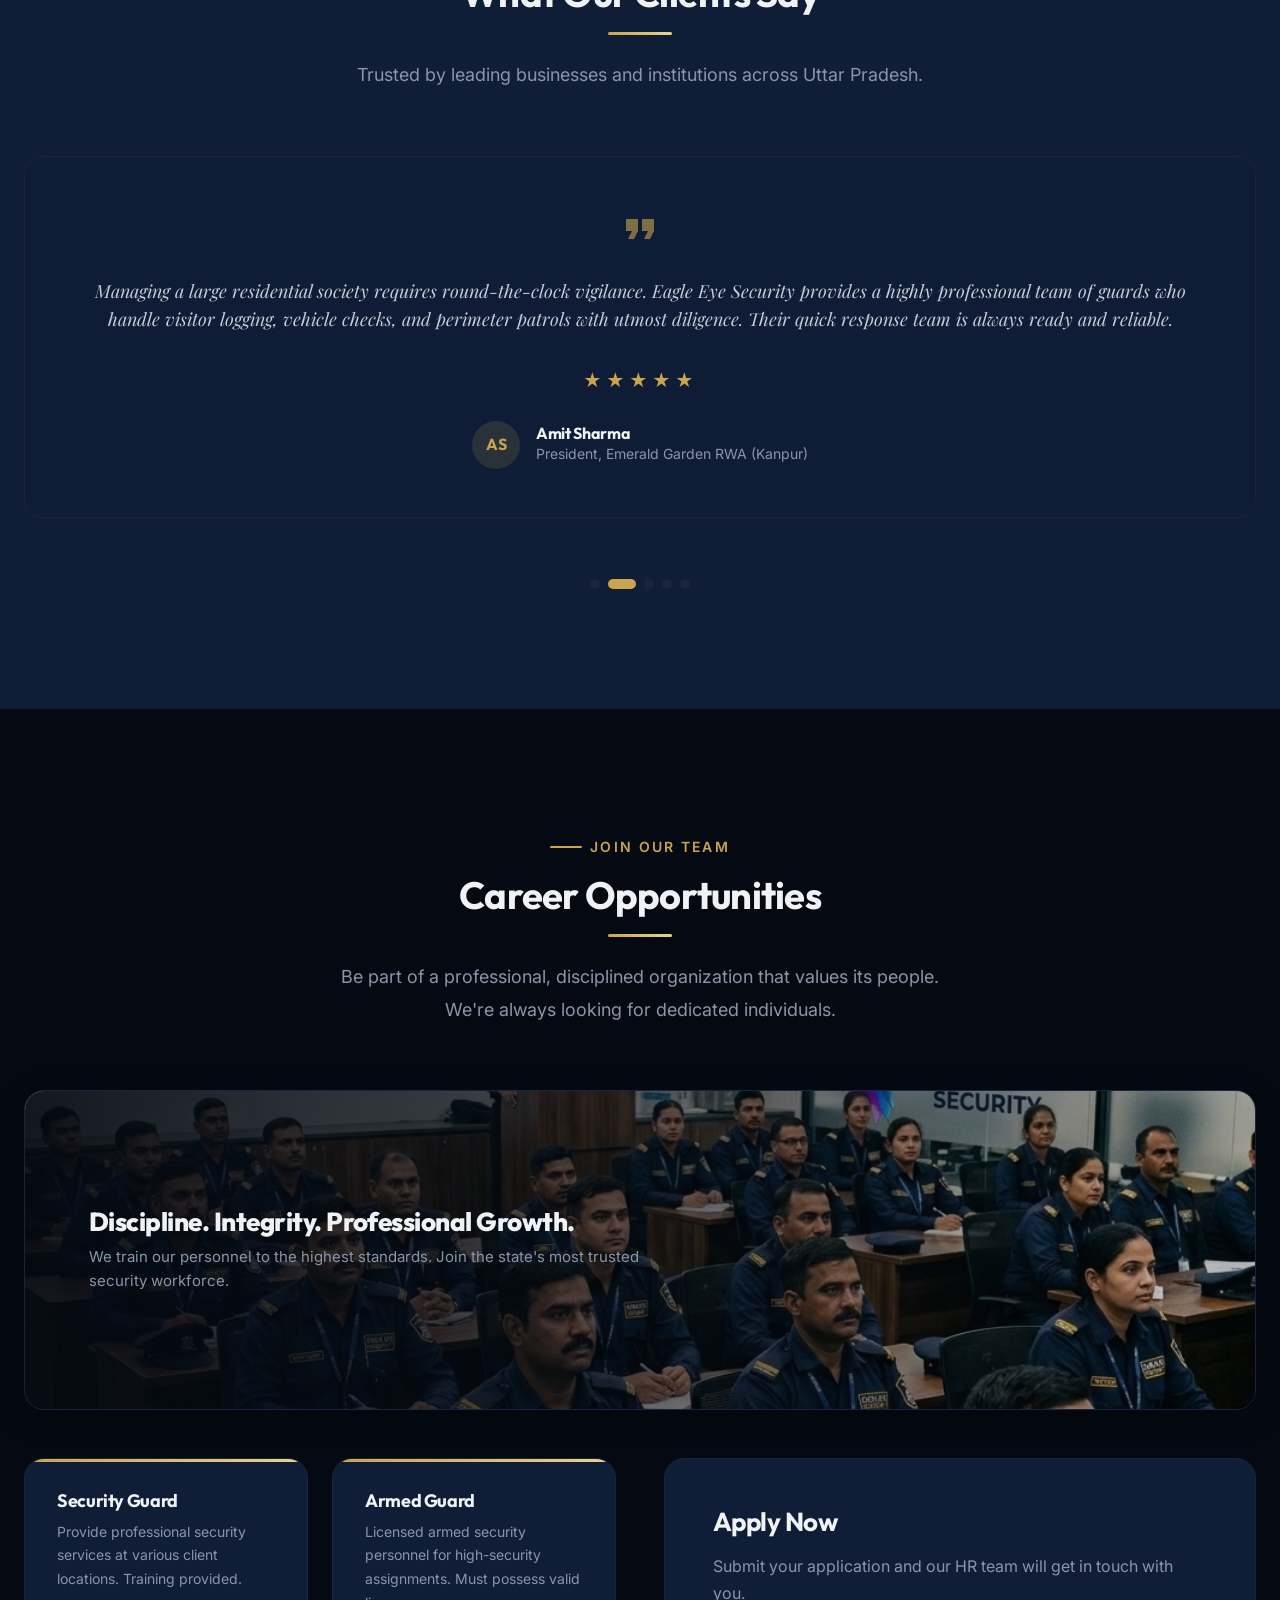
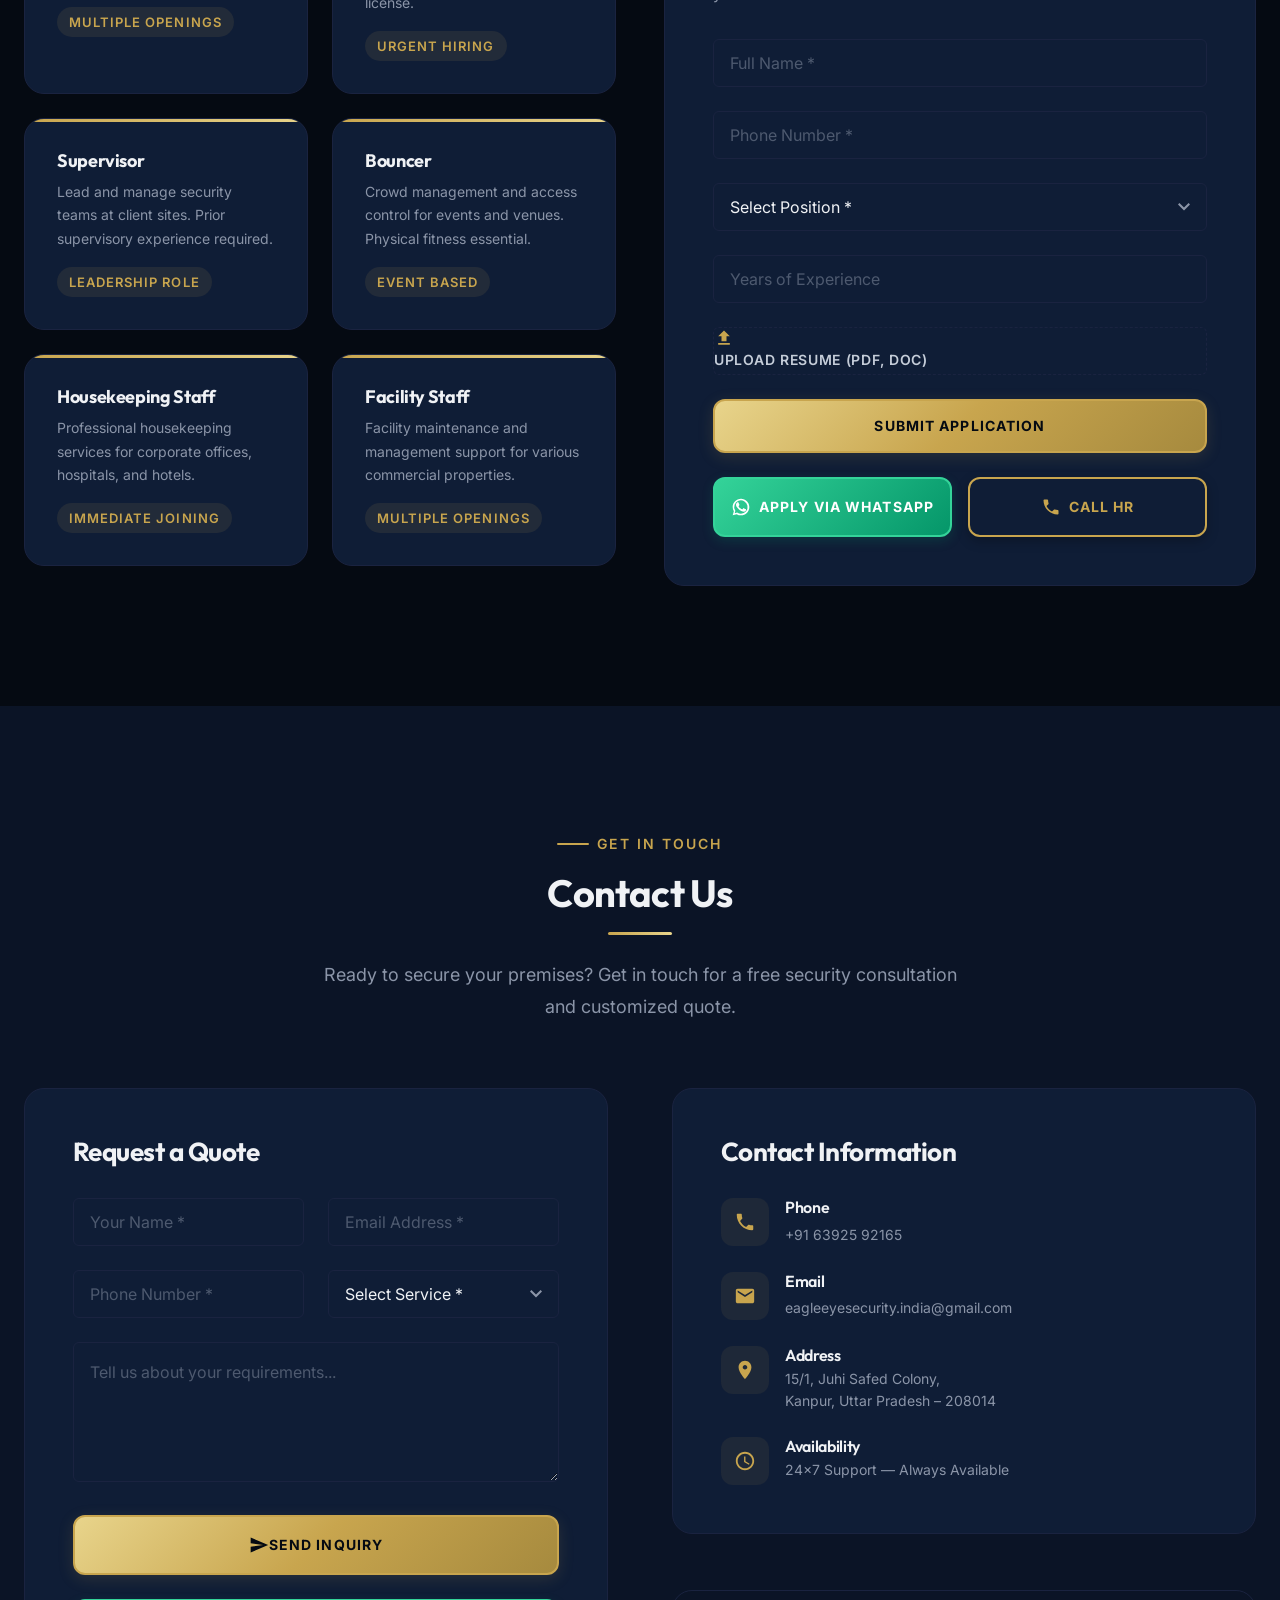
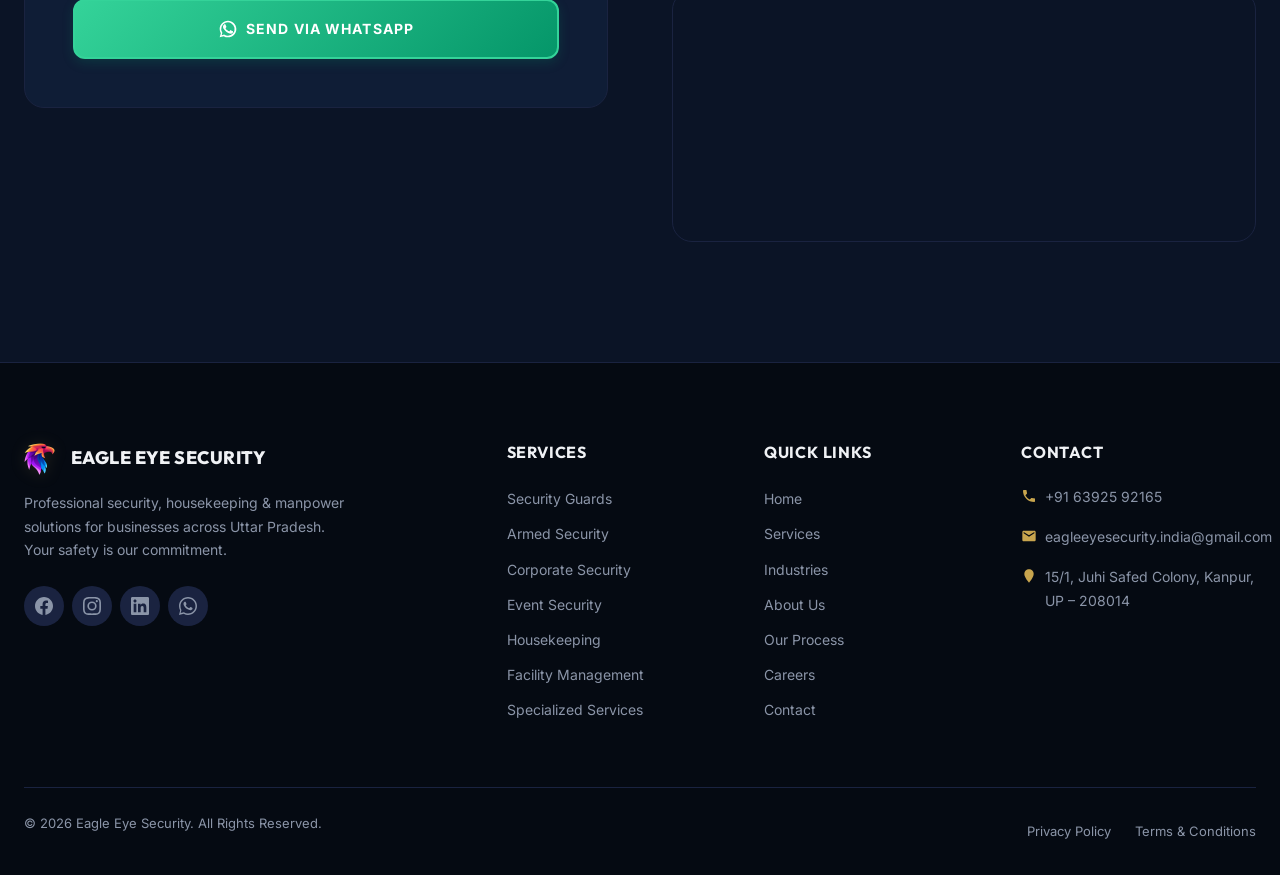
==== commit bc15f3e0: "fix: prefill dropdown match mapping for industries custom plan buttons and other sectors badges" ====
--- a/index.html
+++ b/index.html
@@ -827,38 +827,38 @@
             <div class="other-sectors-section reveal">
                 <h3 class="other-sectors-title">Comprehensive Sector Coverage</h3>
                 <div class="other-sectors-grid">
-                    <div class="other-sector-badge">
+                    <button class="other-sector-badge" data-service="Warehousing & Storage" aria-label="Inquire about Warehousing & Storage security">
                         <svg viewBox="0 0 24 24" fill="currentColor" width="22" height="22"><path d="M20 2H4c-1 0-2 .9-2 2v3.01c0 .72.43 1.34 1 1.69V20c0 1.1 1.1 2 2 2h14c.9 0 2-.9 2-2V8.7c.57-.35 1-.97 1-1.69V4c0-1.1-1-2-2-2zm-5 12H9v-2h6v2zm5-7H4V4h16v3z"/></svg>
                         <span>Warehousing & Storage</span>
-                    </div>
-                    <div class="other-sector-badge">
+                    </button>
+                    <button class="other-sector-badge" data-service="Logistics & Transit" aria-label="Inquire about Logistics & Transit security">
                         <svg viewBox="0 0 24 24" fill="currentColor" width="22" height="22"><path d="M20 8h-3V4H3c-1.1 0-2 .9-2 2v11h2c0 1.66 1.34 3 3 3s3-1.34 3-3h6c0 1.66 1.34 3 3 3s3-1.34 3-3h2v-5l-3-4zM6 18.5c-.83 0-1.5-.67-1.5-1.5s.67-1.5 1.5-1.5 1.5.67 1.5 1.5-.67 1.5-1.5 1.5zm13.5-9l1.96 2.5H17V9.5h2.5zm-1.5 9c-.83 0-1.5-.67-1.5-1.5s.67-1.5 1.5-1.5 1.5.67 1.5 1.5-.67 1.5-1.5 1.5z"/></svg>
                         <span>Logistics & Transit</span>
-                    </div>
-                    <div class="other-sector-badge">
+                    </button>
+                    <button class="other-sector-badge" data-service="Construction Sites" aria-label="Inquire about Construction Sites security">
                         <svg viewBox="0 0 24 24" fill="currentColor" width="22" height="22"><path d="M13 2.05v2.02c3.95.49 7 3.85 7 7.93 0 4.42-3.58 8-8 8s-8-3.58-8-8c0-4.08 3.05-7.44 7-7.93V2.05C6.17 2.55 2 7.12 2 12c0 5.52 4.48 10 10 10s10-4.48 10-10c0-4.88-4.17-9.45-9-9.95z"/></svg>
                         <span>Construction Sites</span>
-                    </div>
-                    <div class="other-sector-badge">
+                    </button>
+                    <button class="other-sector-badge" data-service="Hospitals & Clinics" aria-label="Inquire about Hospitals & Clinics security">
                         <svg viewBox="0 0 24 24" fill="currentColor" width="22" height="22"><path d="M19 3H5c-1.1 0-2 .9-2 2v14c0 1.1.9 2 2 2h14c1.1 0 2-.9 2-2V5c0-1.1-.9-2-2-2zm-7 14h-2V9h-2V7h4v10z"/></svg>
                         <span>Hospitals & Clinics</span>
-                    </div>
-                    <div class="other-sector-badge">
+                    </button>
+                    <button class="other-sector-badge" data-service="Educational Campuses" aria-label="Inquire about Educational Campuses security">
                         <svg viewBox="0 0 24 24" fill="currentColor" width="22" height="22"><path d="M5 13.18v4L12 21l7-3.82v-4L12 17l-7-3.82zM12 3L1 9l11 6 9-4.91V17h2V9L12 3z"/></svg>
                         <span>Educational Campuses</span>
-                    </div>
-                    <div class="other-sector-badge">
+                    </button>
+                    <button class="other-sector-badge" data-service="Events & Exhibitions" aria-label="Inquire about Events & Exhibitions security">
                         <svg viewBox="0 0 24 24" fill="currentColor" width="22" height="22"><path d="M17 12h-5v5h5v-5zM16 1v2H8V1H6v2H5c-1.11 0-1.99.9-1.99 2L3 19c0 1.1.89 2 2 2h14c1.1 0 2-.9 2-2V5c0-1.1-.9-2-2-2h-1V1h-2zm3 18H5V8h14v11z"/></svg>
                         <span>Events &amp; Exhibitions</span>
-                    </div>
-                    <div class="other-sector-badge">
+                    </button>
+                    <button class="other-sector-badge" data-service="Government Projects" aria-label="Inquire about Government Projects security">
                         <svg viewBox="0 0 24 24" fill="currentColor" width="22" height="22"><path d="M4 10.5c-.83 0-1.5.67-1.5 1.5s.67 1.5 1.5 1.5 1.5-.67 1.5-1.5-.67-1.5-1.5-1.5zm0-6c-.83 0-1.5.67-1.5 1.5S3.17 7.5 4 7.5 5.5 6.83 5.5 6 4.83 4.5 4 4.5zm0 12c-.83 0-1.5.68-1.5 1.5s.68 1.5 1.5 1.5 1.5-.68 1.5-1.5-.67-1.5-1.5-1.5zM7 19h14v-2H7v2zm0-6h14v-2H7v2zm0-8v2h14V5H7z"/></svg>
                         <span>Government Projects</span>
-                    </div>
-                    <div class="other-sector-badge">
+                    </button>
+                    <button class="other-sector-badge" data-service="Financial & Banking" aria-label="Inquire about Financial & Banking security">
                         <svg viewBox="0 0 24 24" fill="currentColor" width="22" height="22"><path d="M4 10v7h3v-7H4zm6 0v7h3v-7h-3zM2 22h20v-2H2v2zm14-12v7h3v-7h-3zm-4-7L2 9v1h20V9L12 3z"/></svg>
                         <span>Financial &amp; Banking</span>
-                    </div>
+                    </button>
                 </div>
             </div>
         </div>
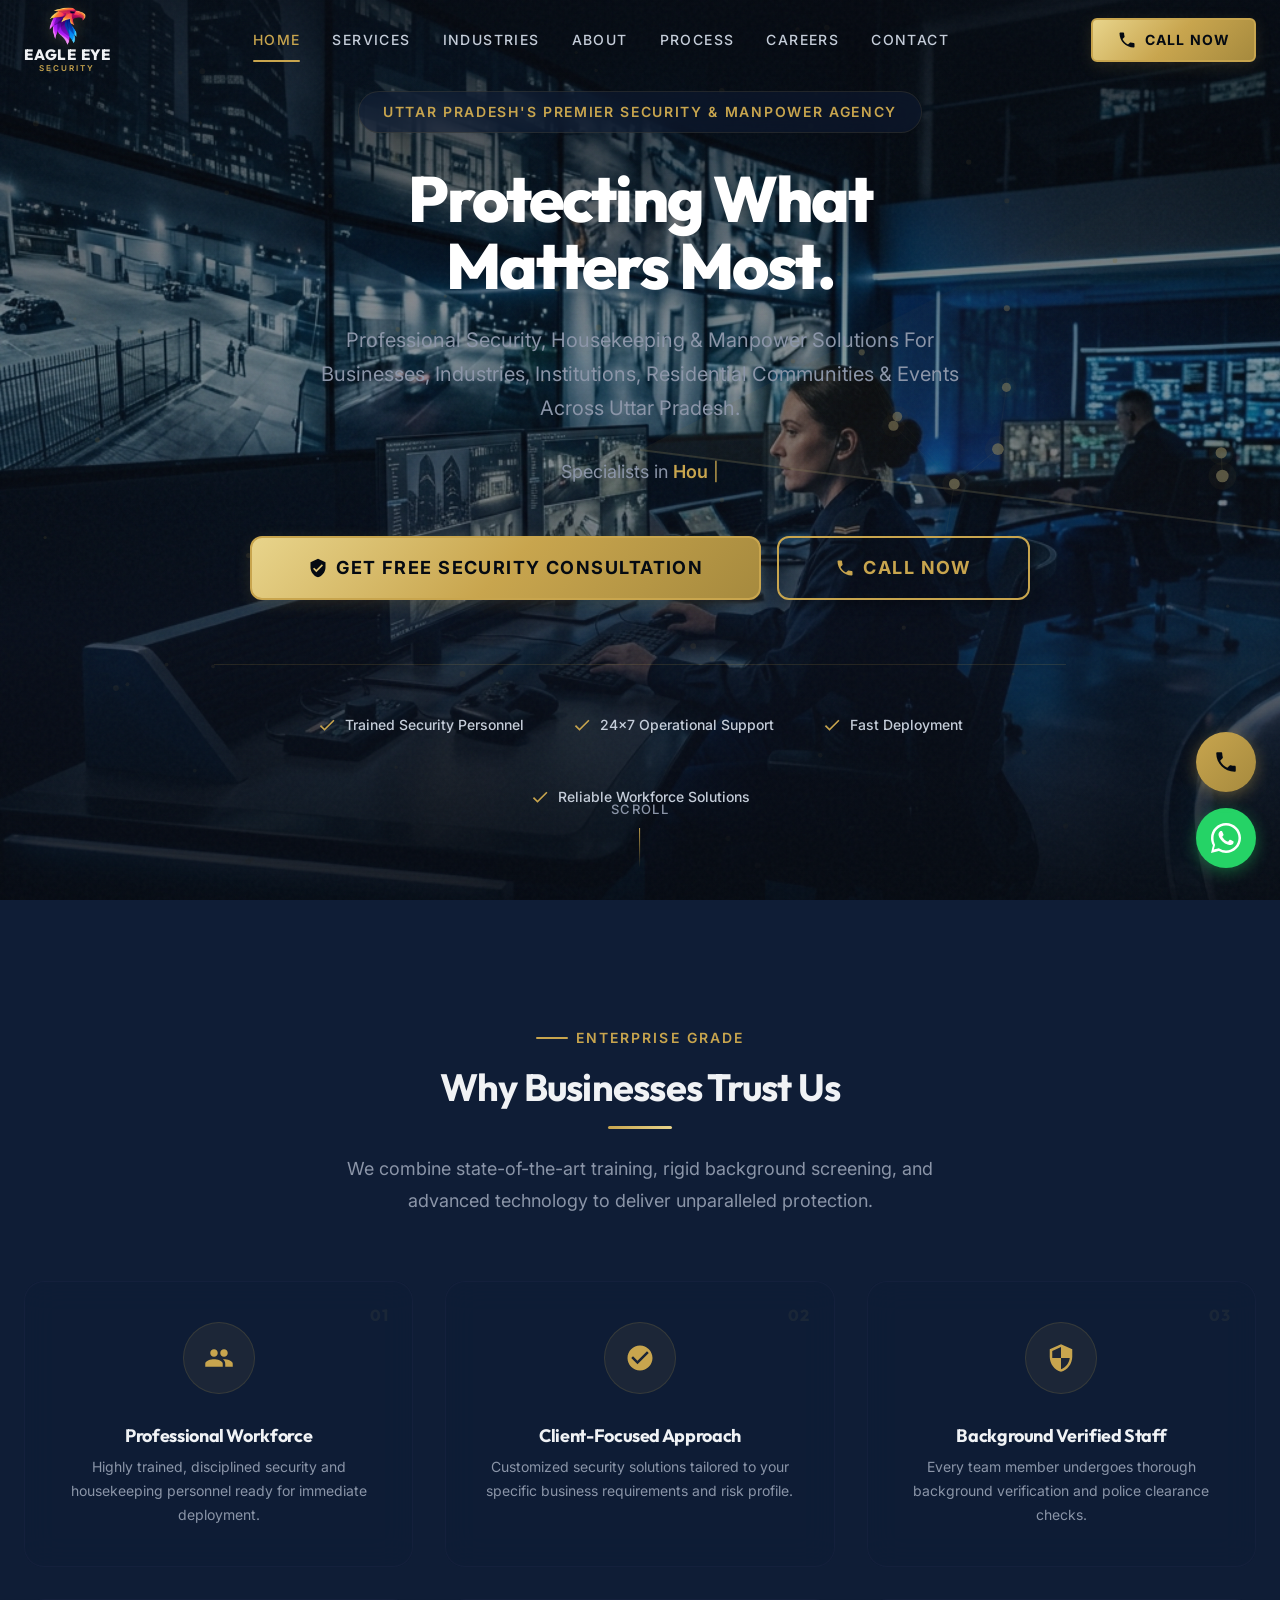
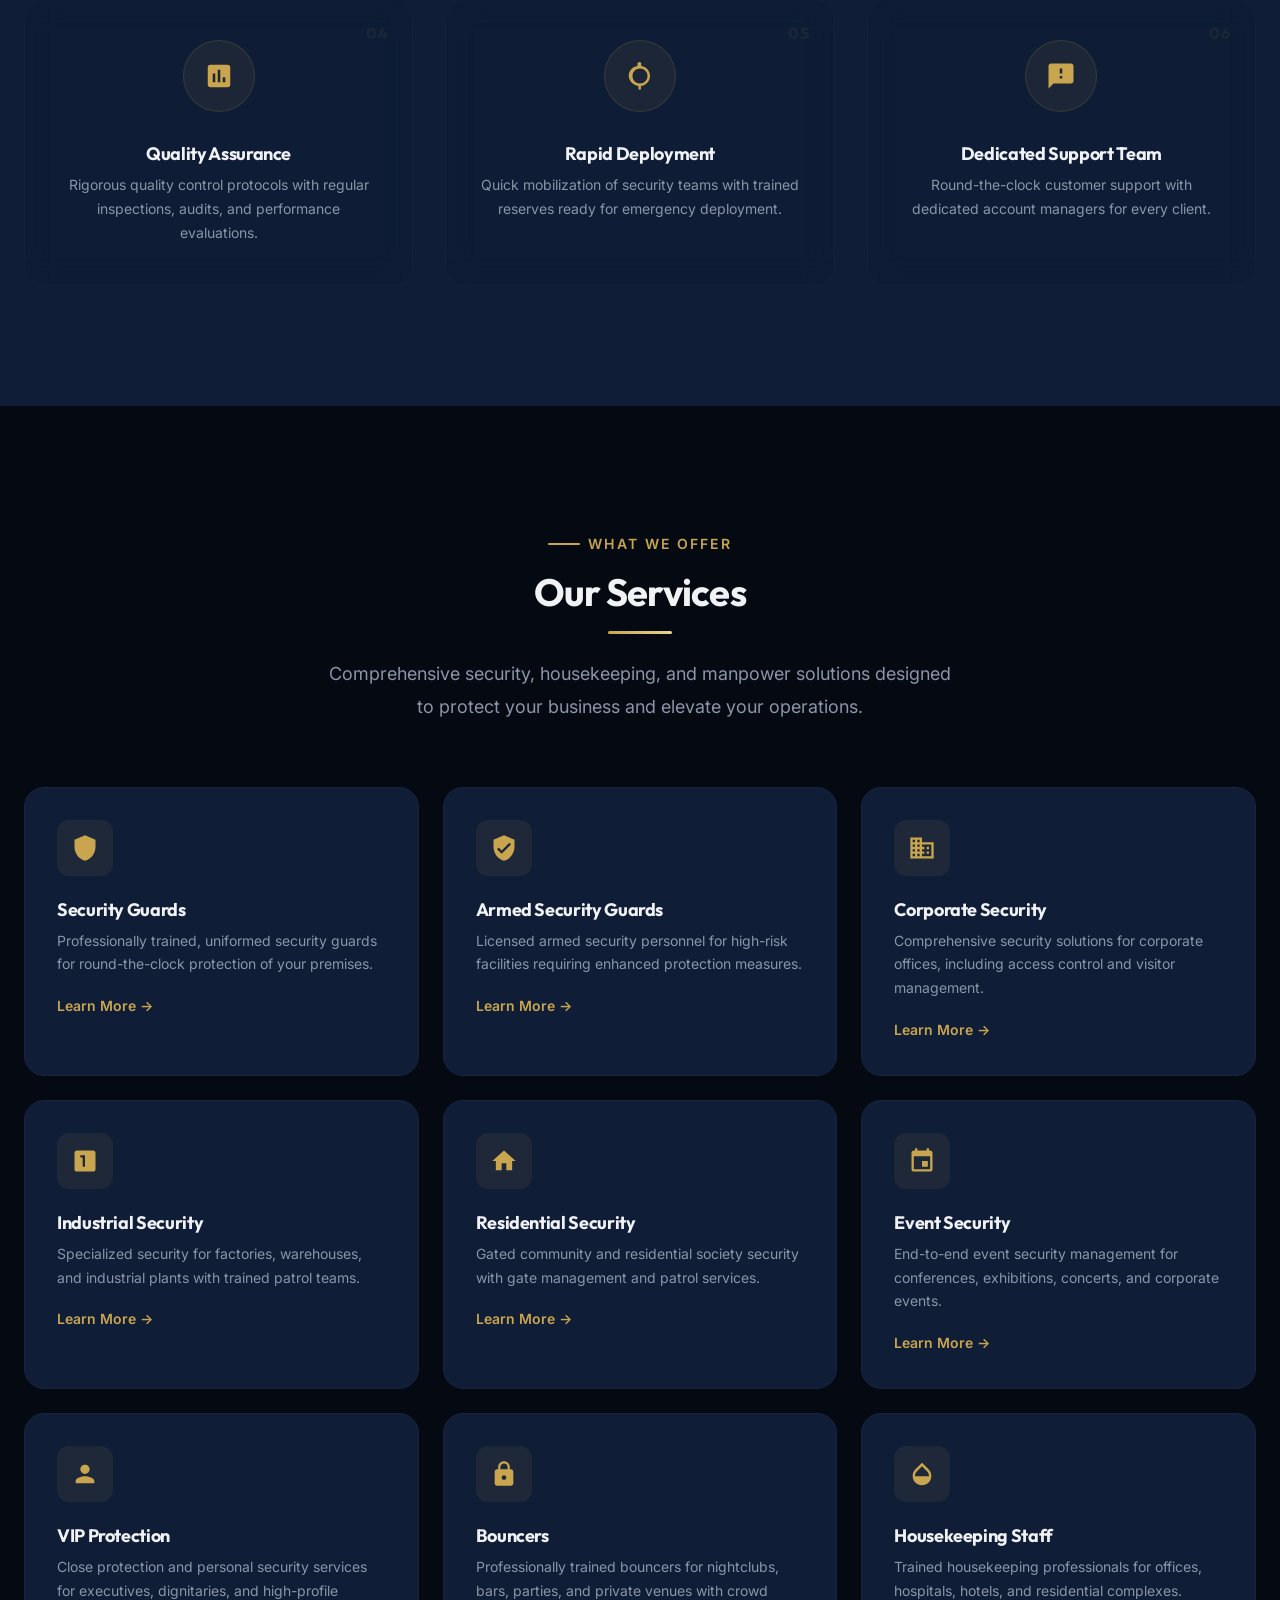
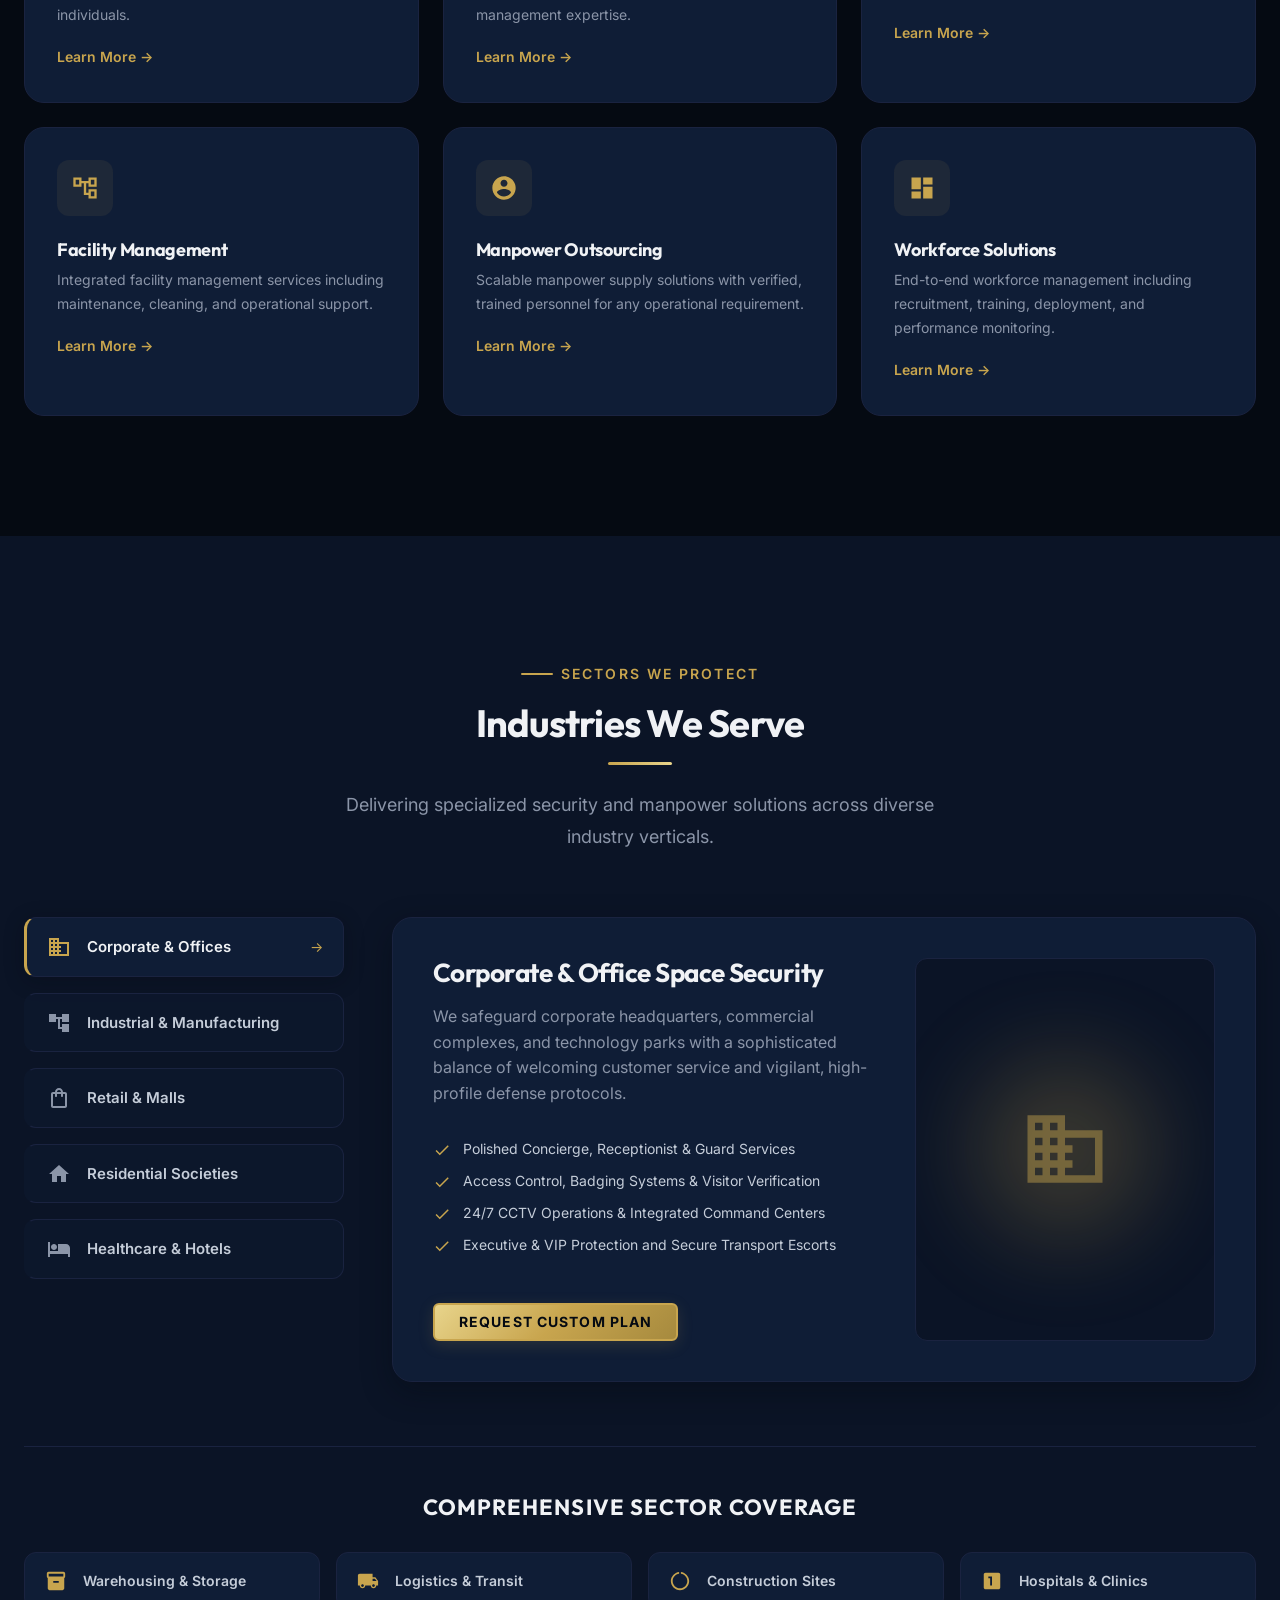
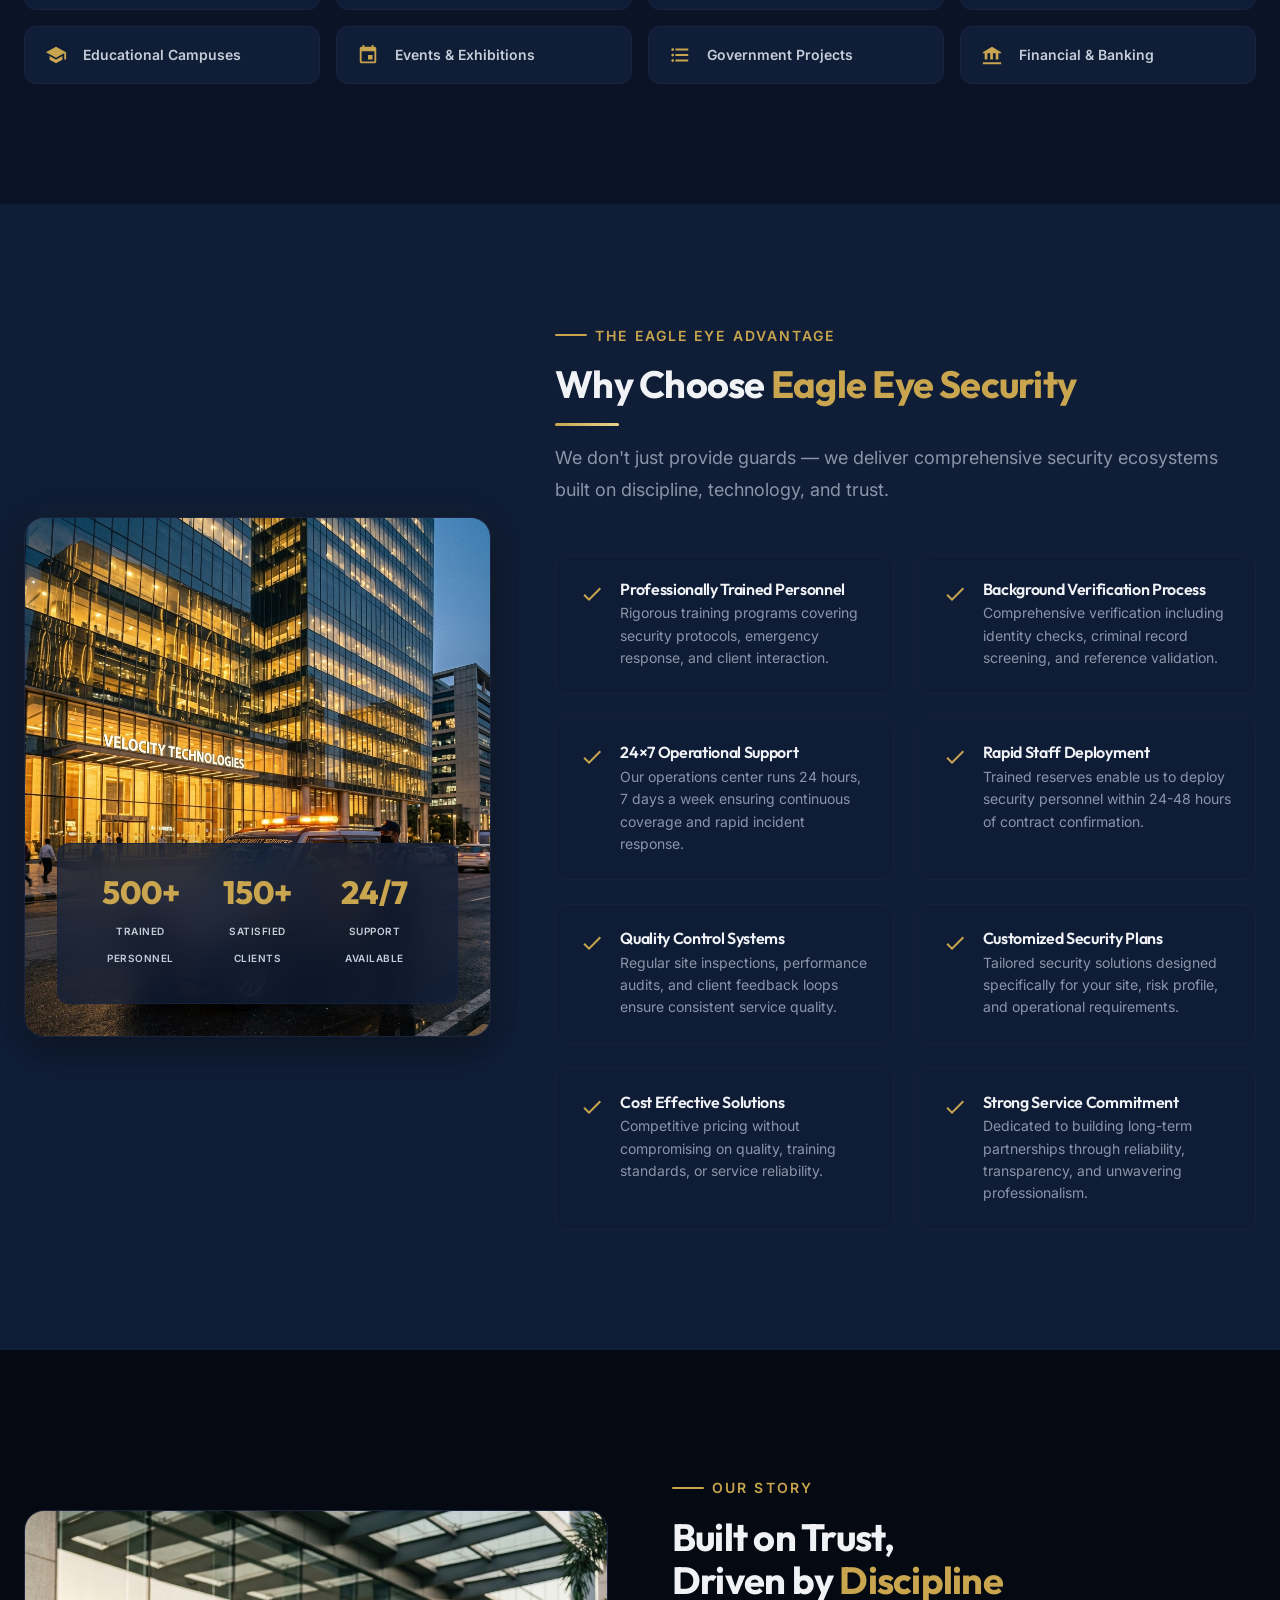
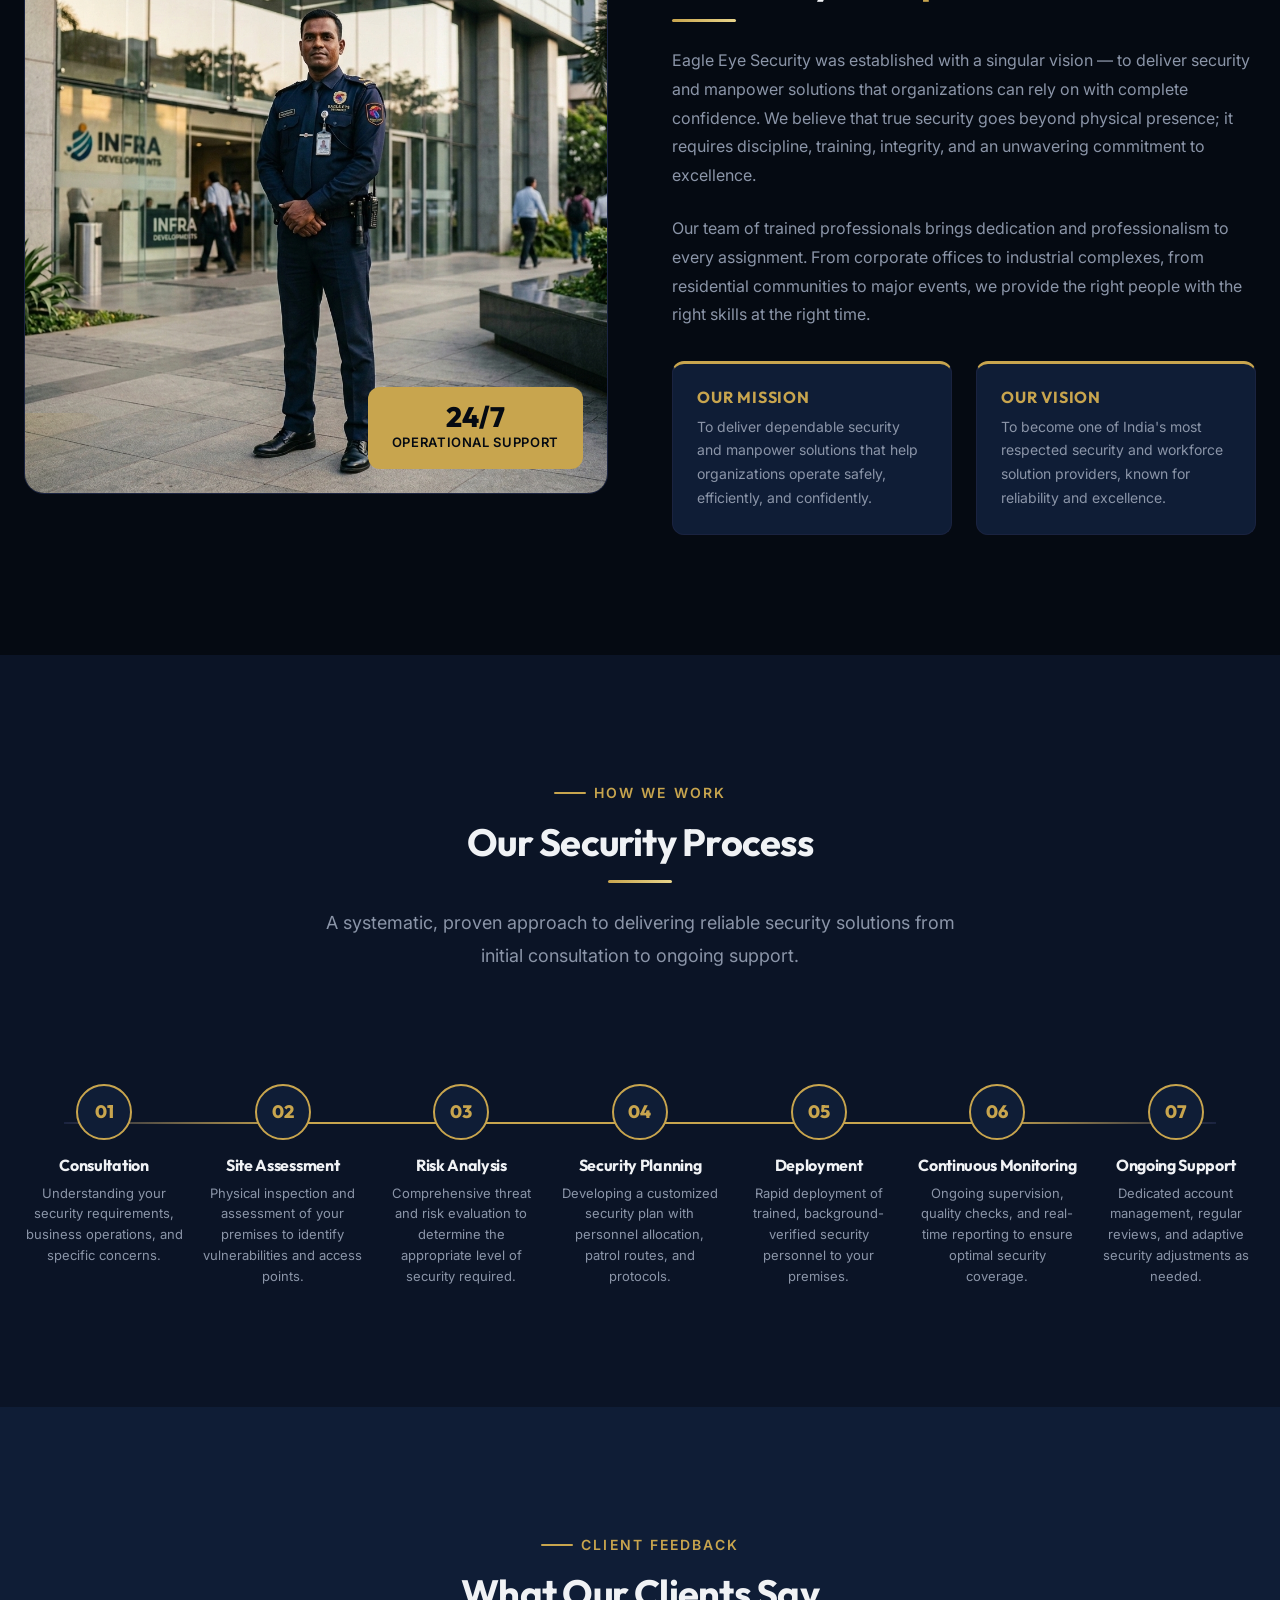
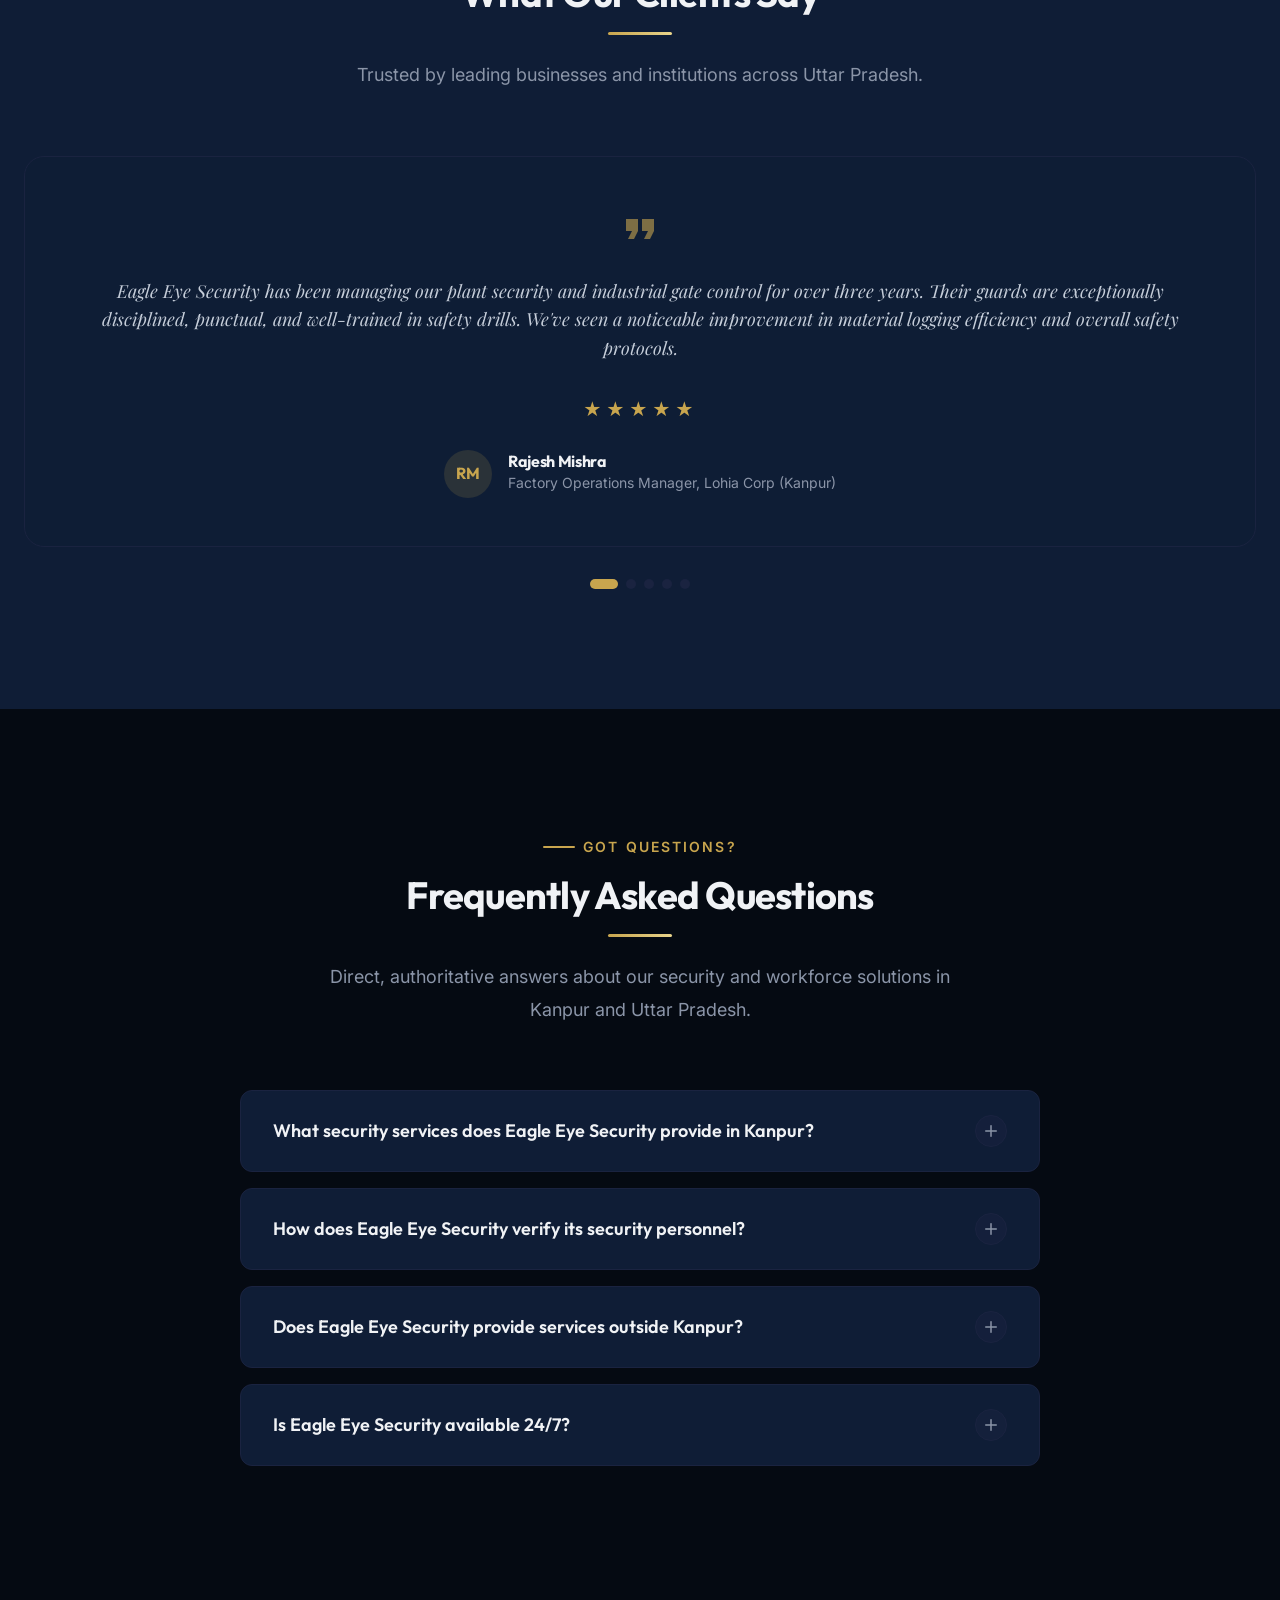
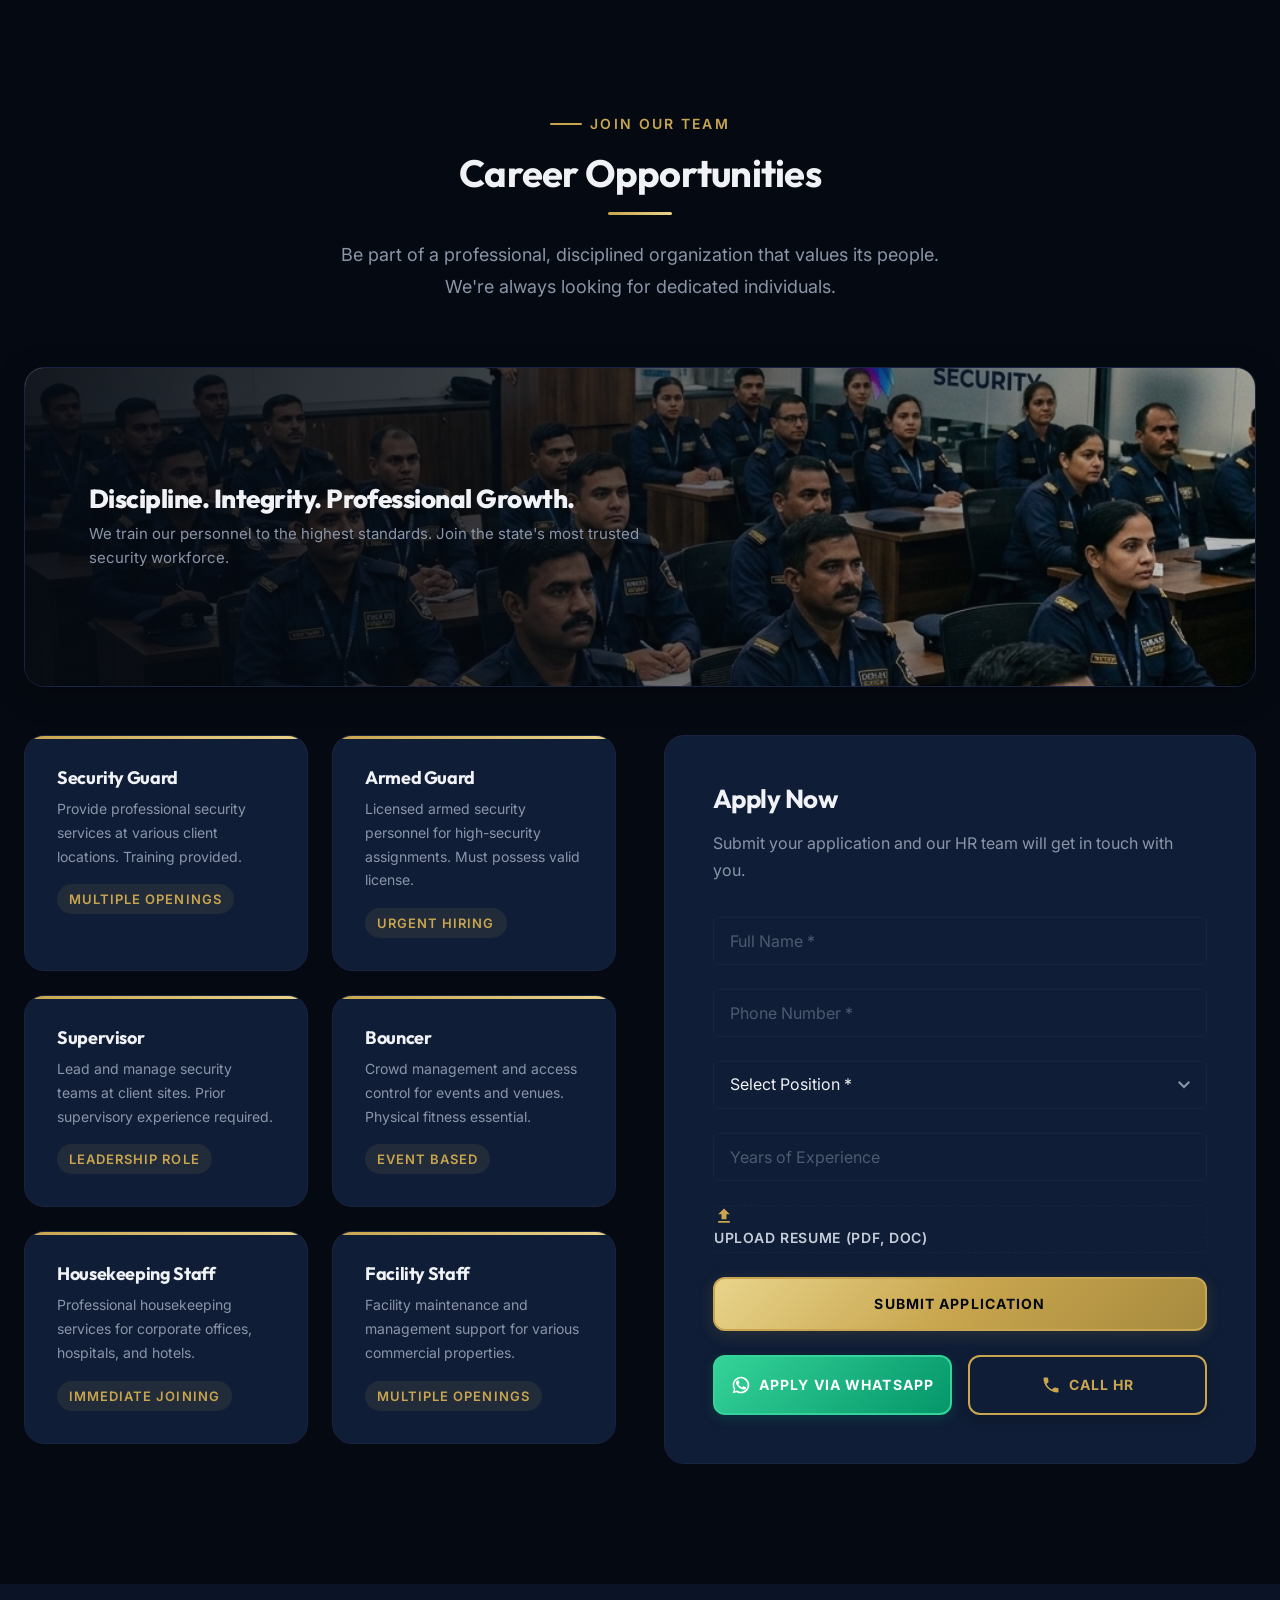
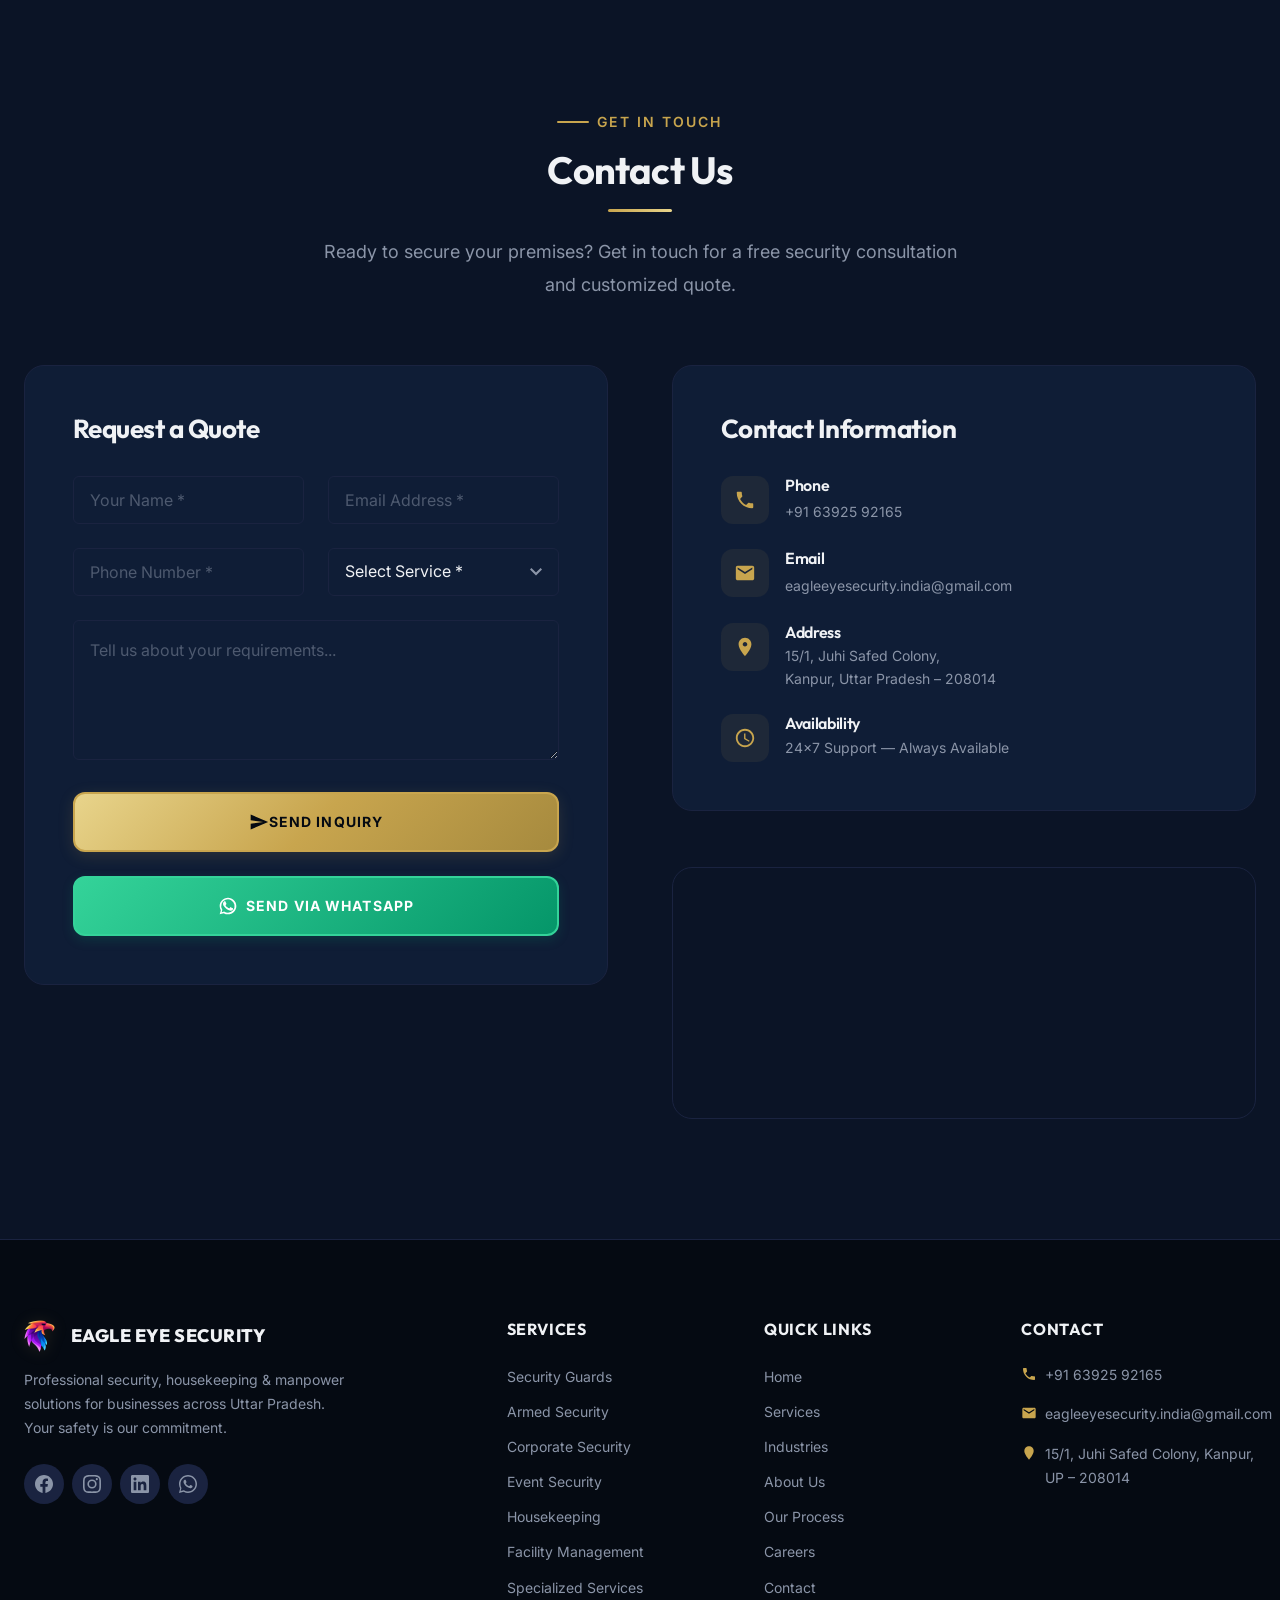
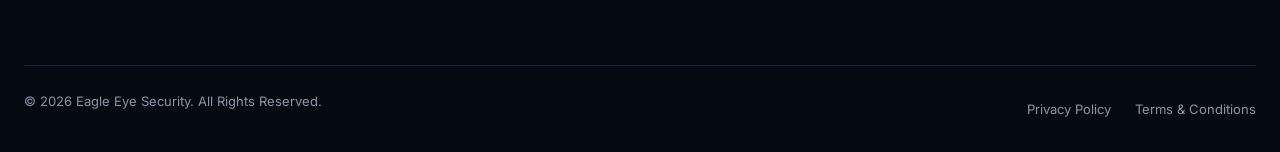
==== commit 0d4be531: "seo: implement visible interactive FAQ accordion section for AEO and GEO search optimizations" ====
--- a/index.html
+++ b/index.html
@@ -1166,6 +1166,80 @@
     </section>
 
     <!-- ═══════════════════════════════════════════════════════════════
+         FAQ SECTION (AEO & GEO Optimization)
+    ═══════════════════════════════════════════════════════════════ -->
+    <section id="faq" class="section-padding">
+        <div class="container">
+            <div class="section-header reveal">
+                <p class="section-eyebrow">Got Questions?</p>
+                <h2 class="section-title">Frequently Asked Questions</h2>
+                <p class="section-subtitle">Direct, authoritative answers about our security and workforce solutions in Kanpur and Uttar Pradesh.</p>
+            </div>
+            <div class="faq-accordion-container reveal">
+                <!-- FAQ Item 1 -->
+                <div class="faq-item">
+                    <button class="faq-trigger" aria-expanded="false" aria-controls="faq-answer-1">
+                        <span class="faq-question">What security services does Eagle Eye Security provide in Kanpur?</span>
+                        <span class="faq-icon">
+                            <svg viewBox="0 0 24 24" fill="none" stroke="currentColor" stroke-width="2" stroke-linecap="round" stroke-linejoin="round" width="18" height="18"><line x1="12" y1="5" x2="12" y2="19"></line><line x1="5" y1="12" x2="19" y2="12"></line></svg>
+                        </span>
+                    </button>
+                    <div class="faq-answer-wrapper" id="faq-answer-1" role="region">
+                        <div class="faq-answer-content">
+                            <p>Eagle Eye Security provides a wide range of services including corporate and industrial security guards, armed guards, event bouncers, VIP protection, housekeeping staff, facility management, and general manpower outsourcing across Kanpur and Uttar Pradesh.</p>
+                        </div>
+                    </div>
+                </div>
+
+                <!-- FAQ Item 2 -->
+                <div class="faq-item">
+                    <button class="faq-trigger" aria-expanded="false" aria-controls="faq-answer-2">
+                        <span class="faq-question">How does Eagle Eye Security verify its security personnel?</span>
+                        <span class="faq-icon">
+                            <svg viewBox="0 0 24 24" fill="none" stroke="currentColor" stroke-width="2" stroke-linecap="round" stroke-linejoin="round" width="18" height="18"><line x1="12" y1="5" x2="12" y2="19"></line><line x1="5" y1="12" x2="19" y2="12"></line></svg>
+                        </span>
+                    </button>
+                    <div class="faq-answer-wrapper" id="faq-answer-2" role="region">
+                        <div class="faq-answer-content">
+                            <p>We conduct complete background checks and police verification for every recruit. Our staff is thoroughly trained in emergency protocols, perimeter controls, first aid, and physical fitness prior to site assignment.</p>
+                        </div>
+                    </div>
+                </div>
+
+                <!-- FAQ Item 3 -->
+                <div class="faq-item">
+                    <button class="faq-trigger" aria-expanded="false" aria-controls="faq-answer-3">
+                        <span class="faq-question">Does Eagle Eye Security provide services outside Kanpur?</span>
+                        <span class="faq-icon">
+                            <svg viewBox="0 0 24 24" fill="none" stroke="currentColor" stroke-width="2" stroke-linecap="round" stroke-linejoin="round" width="18" height="18"><line x1="12" y1="5" x2="12" y2="19"></line><line x1="5" y1="12" x2="19" y2="12"></line></svg>
+                        </span>
+                    </button>
+                    <div class="faq-answer-wrapper" id="faq-answer-3" role="region">
+                        <div class="faq-answer-content">
+                            <p>Yes, while our headquarters is located in Kanpur, we serve corporate, industrial, and retail clients across the entire state of Uttar Pradesh.</p>
+                        </div>
+                    </div>
+                </div>
+
+                <!-- FAQ Item 4 -->
+                <div class="faq-item">
+                    <button class="faq-trigger" aria-expanded="false" aria-controls="faq-answer-4">
+                        <span class="faq-question">Is Eagle Eye Security available 24/7?</span>
+                        <span class="faq-icon">
+                            <svg viewBox="0 0 24 24" fill="none" stroke="currentColor" stroke-width="2" stroke-linecap="round" stroke-linejoin="round" width="18" height="18"><line x1="12" y1="5" x2="12" y2="19"></line><line x1="5" y1="12" x2="19" y2="12"></line></svg>
+                        </span>
+                    </button>
+                    <div class="faq-answer-wrapper" id="faq-answer-4" role="region">
+                        <div class="faq-answer-content">
+                            <p>Yes, we operate 24 hours a day, 7 days a week. We have a dedicated operations cell and a reserve force ready for rapid emergency deployment.</p>
+                        </div>
+                    </div>
+                </div>
+            </div>
+        </div>
+    </section>
+
+    <!-- ═══════════════════════════════════════════════════════════════
          CAREERS / RECRUITMENT
     ═══════════════════════════════════════════════════════════════ -->
     <section id="careers" class="section-padding">
--- a/css/style.css
+++ b/css/style.css
@@ -1961,6 +1961,122 @@
 
 
 /* ============================================================================
+   § 15b. FAQ ACCORDION — #faq (AEO & GEO Optimization)
+   ============================================================================ */
+
+#faq {
+  background-color: var(--deep-black);
+}
+
+.faq-accordion-container {
+  max-width: 800px;
+  margin: var(--sp-6) auto 0;
+  display: flex;
+  flex-direction: column;
+  gap: var(--sp-2);
+}
+
+.faq-item {
+  background: var(--navy);
+  border: 1px solid var(--graphite);
+  border-radius: var(--radius-md);
+  overflow: hidden;
+  transition: border-color var(--duration-normal) var(--ease-smooth);
+}
+
+.faq-item:hover {
+  border-color: rgba(200, 165, 78, 0.4);
+}
+
+.faq-item.active {
+  border-color: var(--gold);
+}
+
+.faq-trigger {
+  width: 100%;
+  display: flex;
+  align-items: center;
+  justify-content: space-between;
+  padding: 24px var(--sp-4);
+  background: none;
+  border: none;
+  text-align: left;
+  cursor: pointer;
+  gap: var(--sp-3);
+  transition: background-color var(--duration-fast) var(--ease-smooth);
+}
+
+.faq-trigger:focus-visible {
+  outline: 2px solid var(--gold);
+  outline-offset: -2px;
+}
+
+.faq-question {
+  font-family: var(--font-heading);
+  font-size: var(--fs-body-lg);
+  font-weight: 600;
+  color: var(--white);
+  line-height: 1.4;
+  transition: color var(--duration-normal) var(--ease-smooth);
+}
+
+.faq-trigger:hover .faq-question,
+.faq-item.active .faq-question {
+  color: var(--gold-light);
+}
+
+.faq-icon {
+  display: flex;
+  align-items: center;
+  justify-content: center;
+  width: 32px;
+  height: 32px;
+  border-radius: var(--radius-full);
+  background: rgba(26, 35, 64, 0.5);
+  border: 1px solid var(--graphite);
+  color: var(--silver);
+  flex-shrink: 0;
+  transition: all var(--duration-normal) var(--ease-smooth);
+}
+
+.faq-trigger:hover .faq-icon {
+  color: var(--gold);
+  border-color: rgba(200, 165, 78, 0.3);
+  background: rgba(200, 165, 78, 0.05);
+}
+
+.faq-item.active .faq-icon {
+  color: var(--deep-black);
+  background: var(--gold);
+  border-color: var(--gold);
+  transform: rotate(45deg);
+}
+
+/* Dynamic grid-based height transition */
+.faq-answer-wrapper {
+  display: grid;
+  grid-template-rows: 0fr;
+  transition: grid-template-rows var(--duration-normal) var(--ease-smooth);
+}
+
+.faq-item.active .faq-answer-wrapper {
+  grid-template-rows: 1fr;
+}
+
+.faq-answer-content {
+  overflow: hidden;
+}
+
+.faq-answer-content p {
+  font-family: var(--font-body);
+  font-size: var(--fs-body);
+  color: var(--silver);
+  line-height: 1.6;
+  padding: 0 var(--sp-4) 24px;
+}
+
+
+/* ============================================================================
    § 16. CAREERS — #careers
    ============================================================================ */
 
